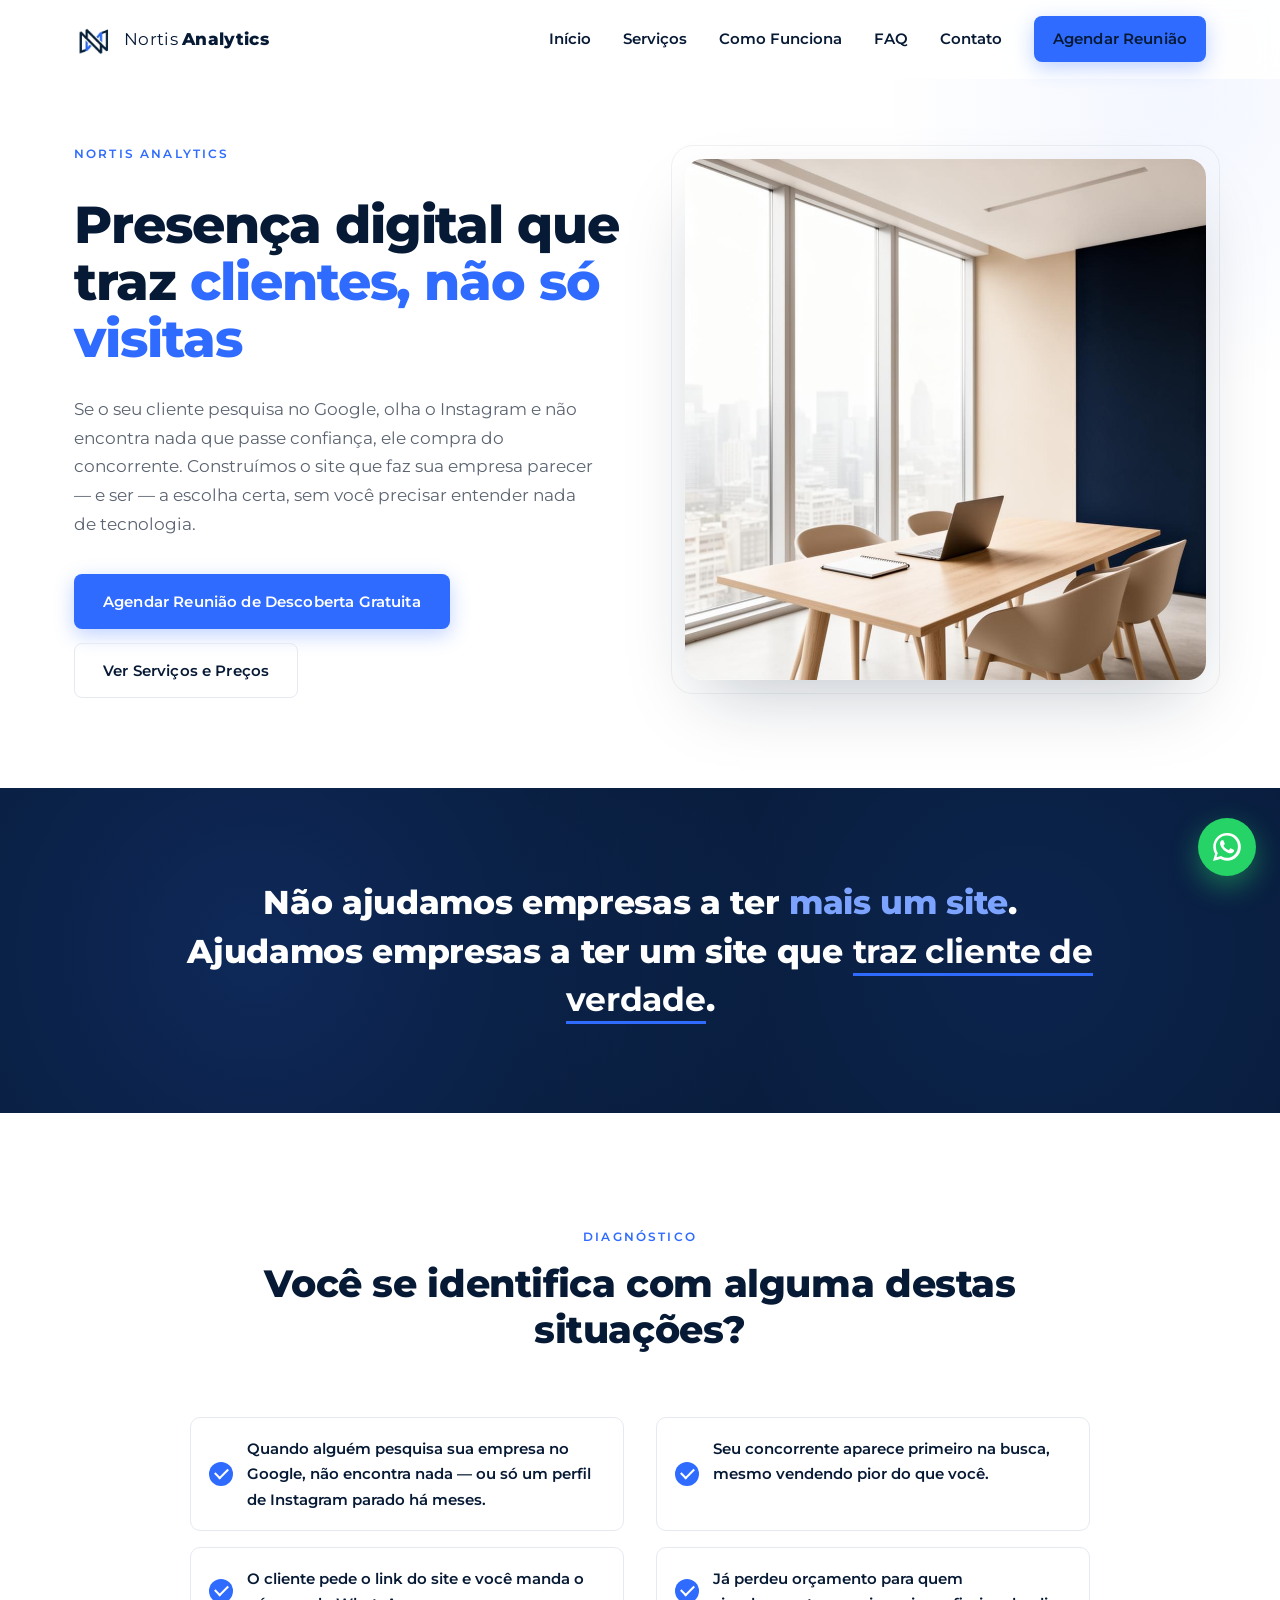
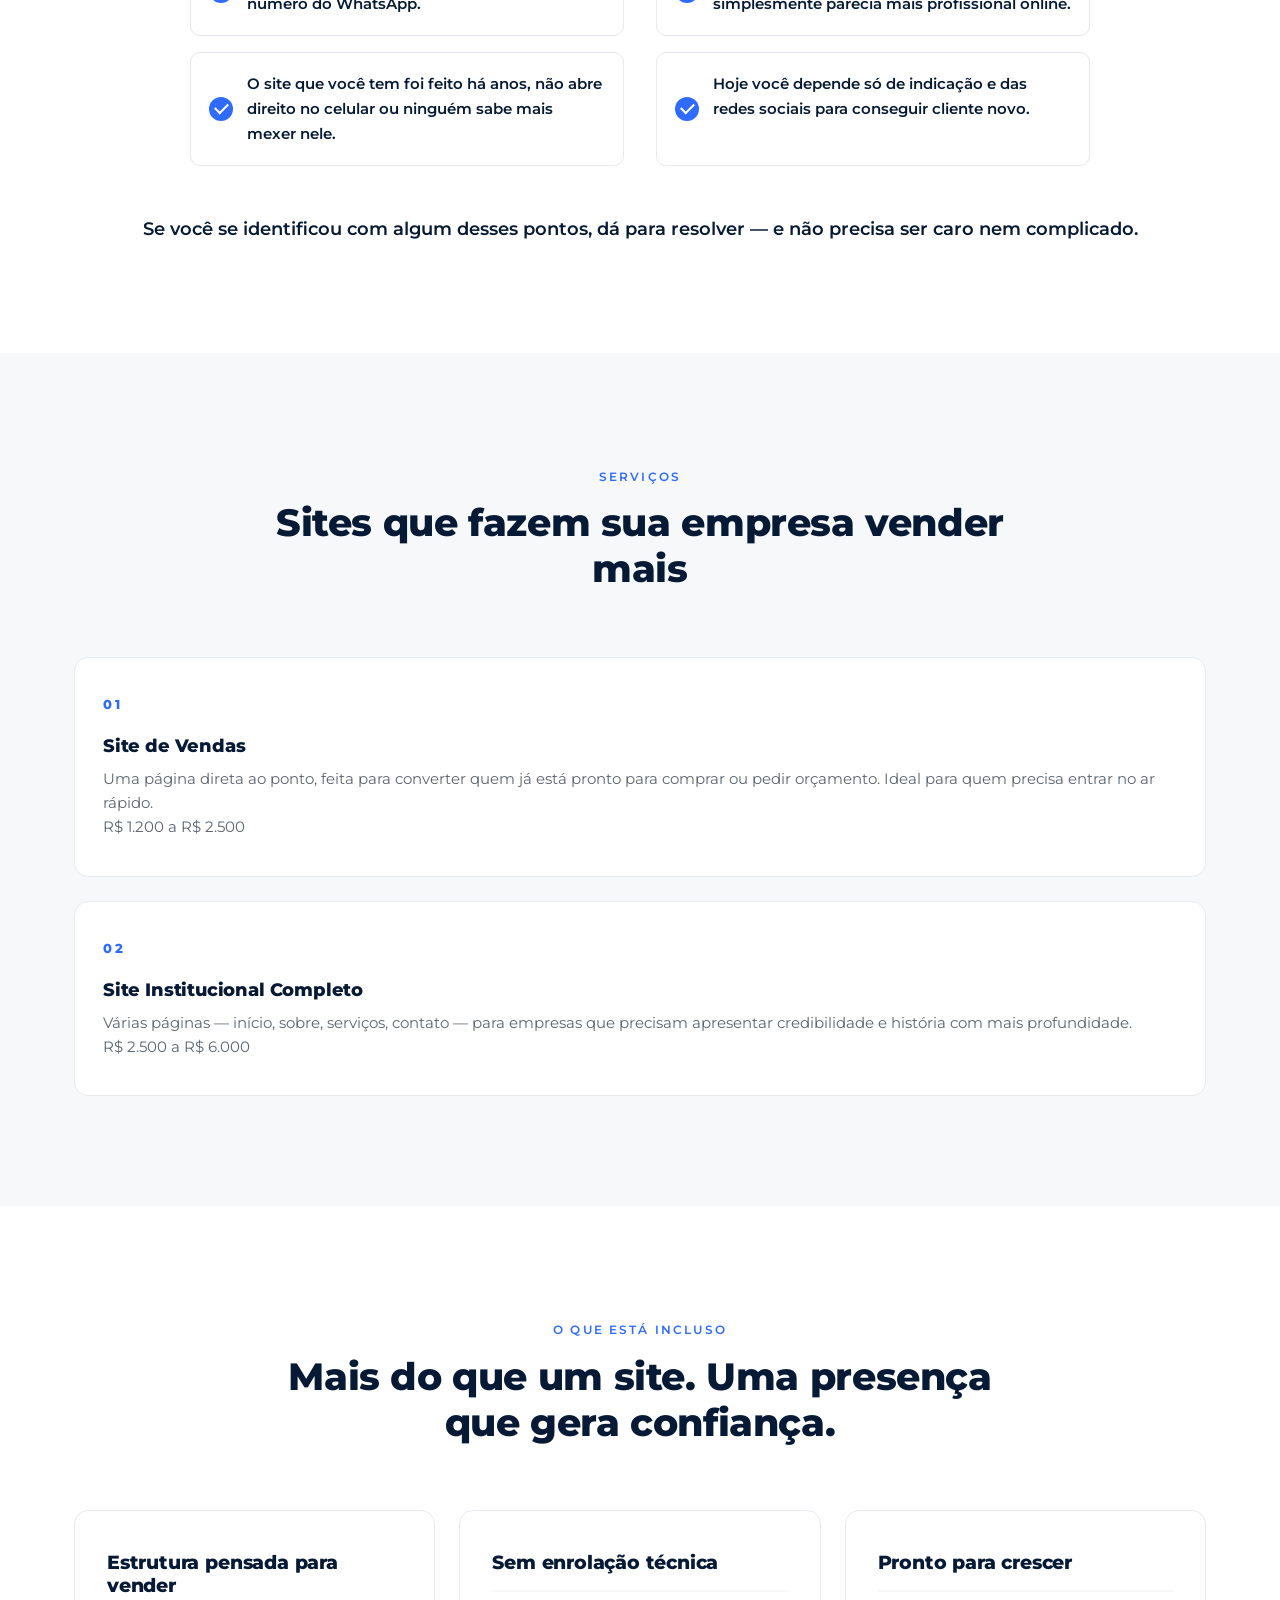
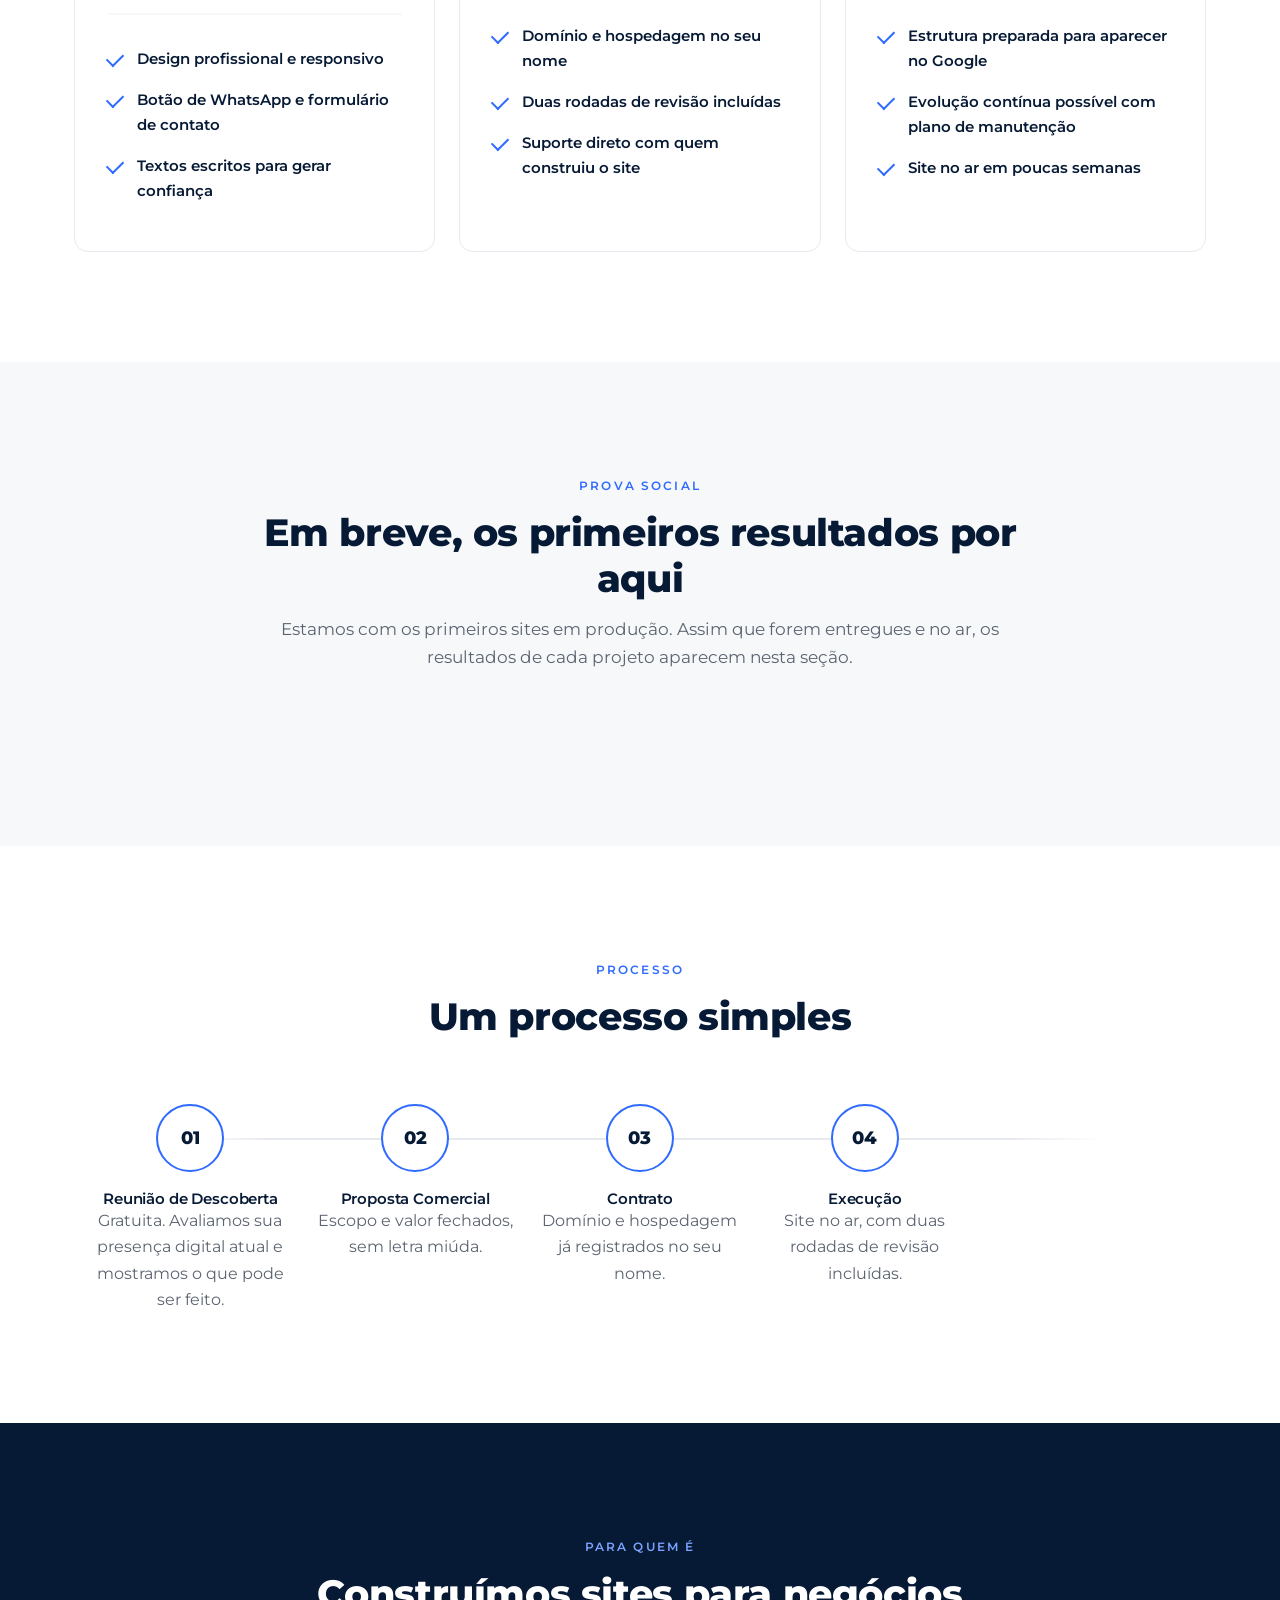
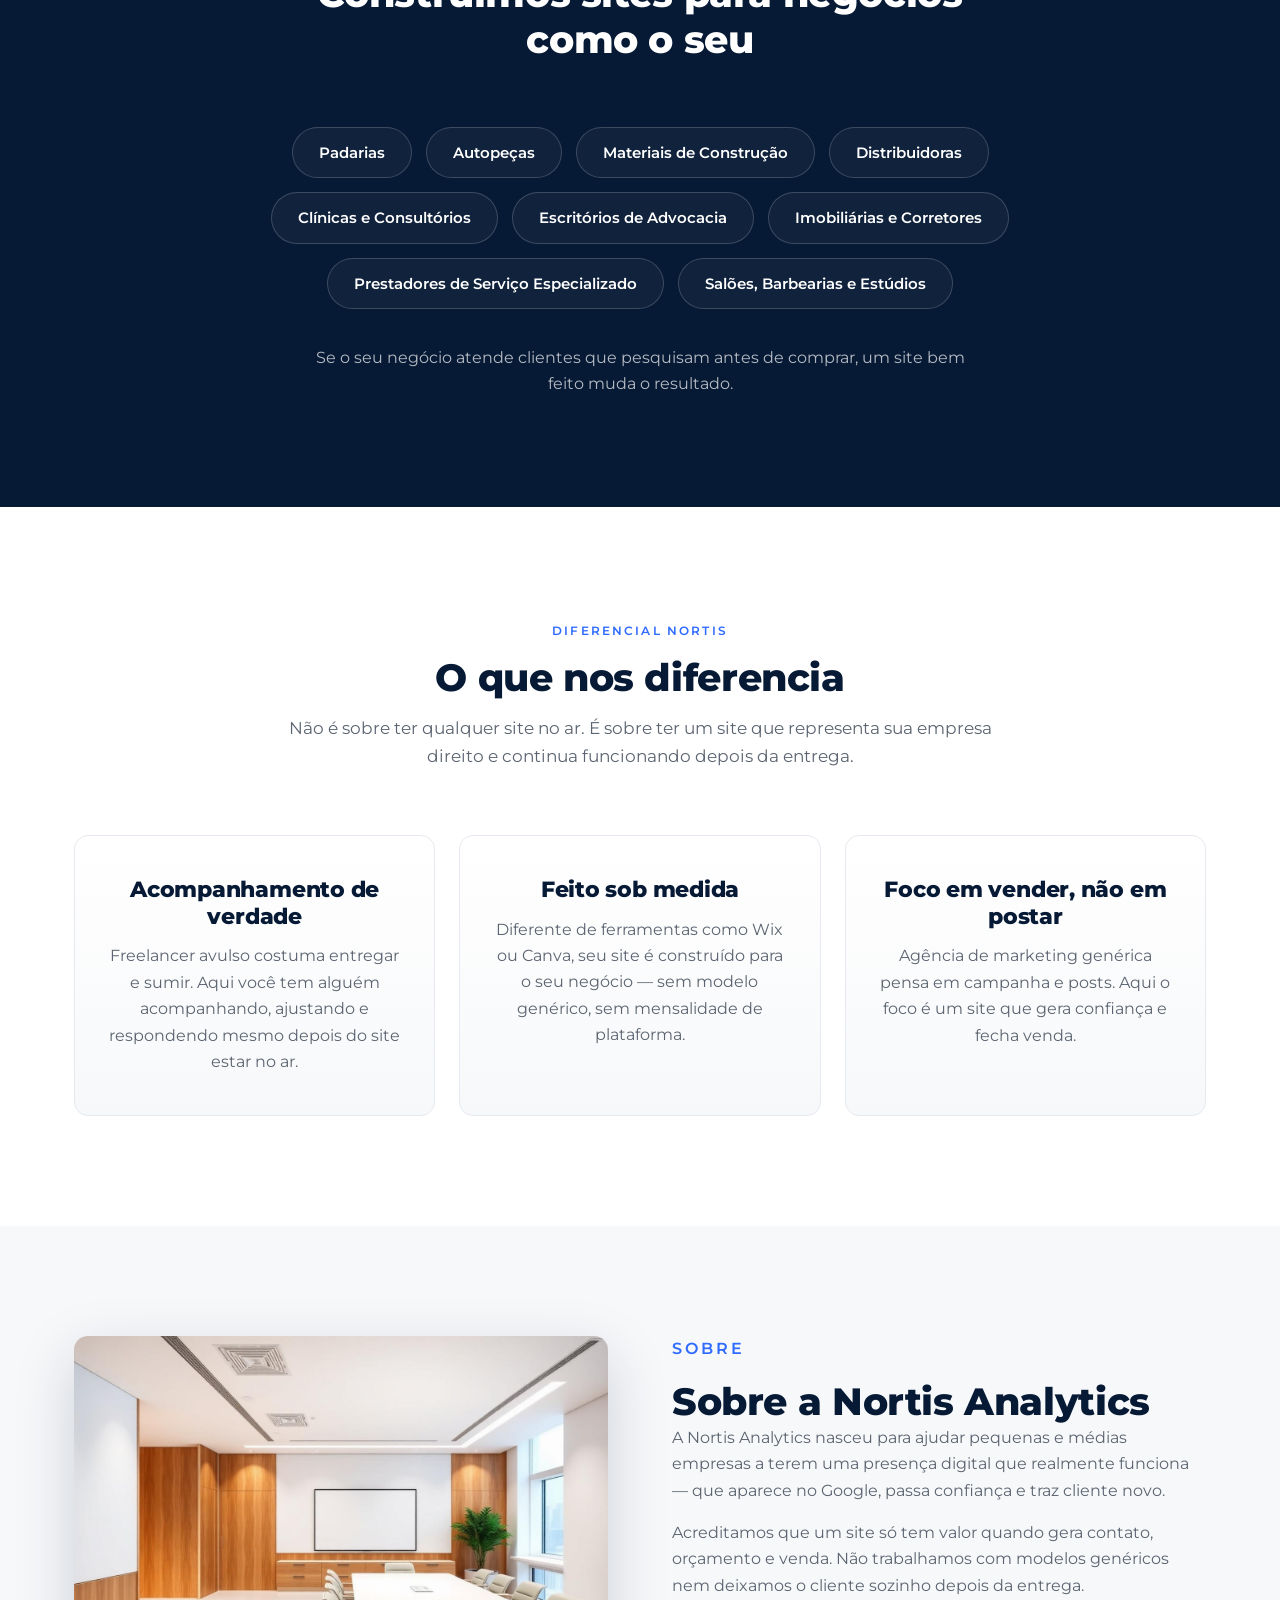
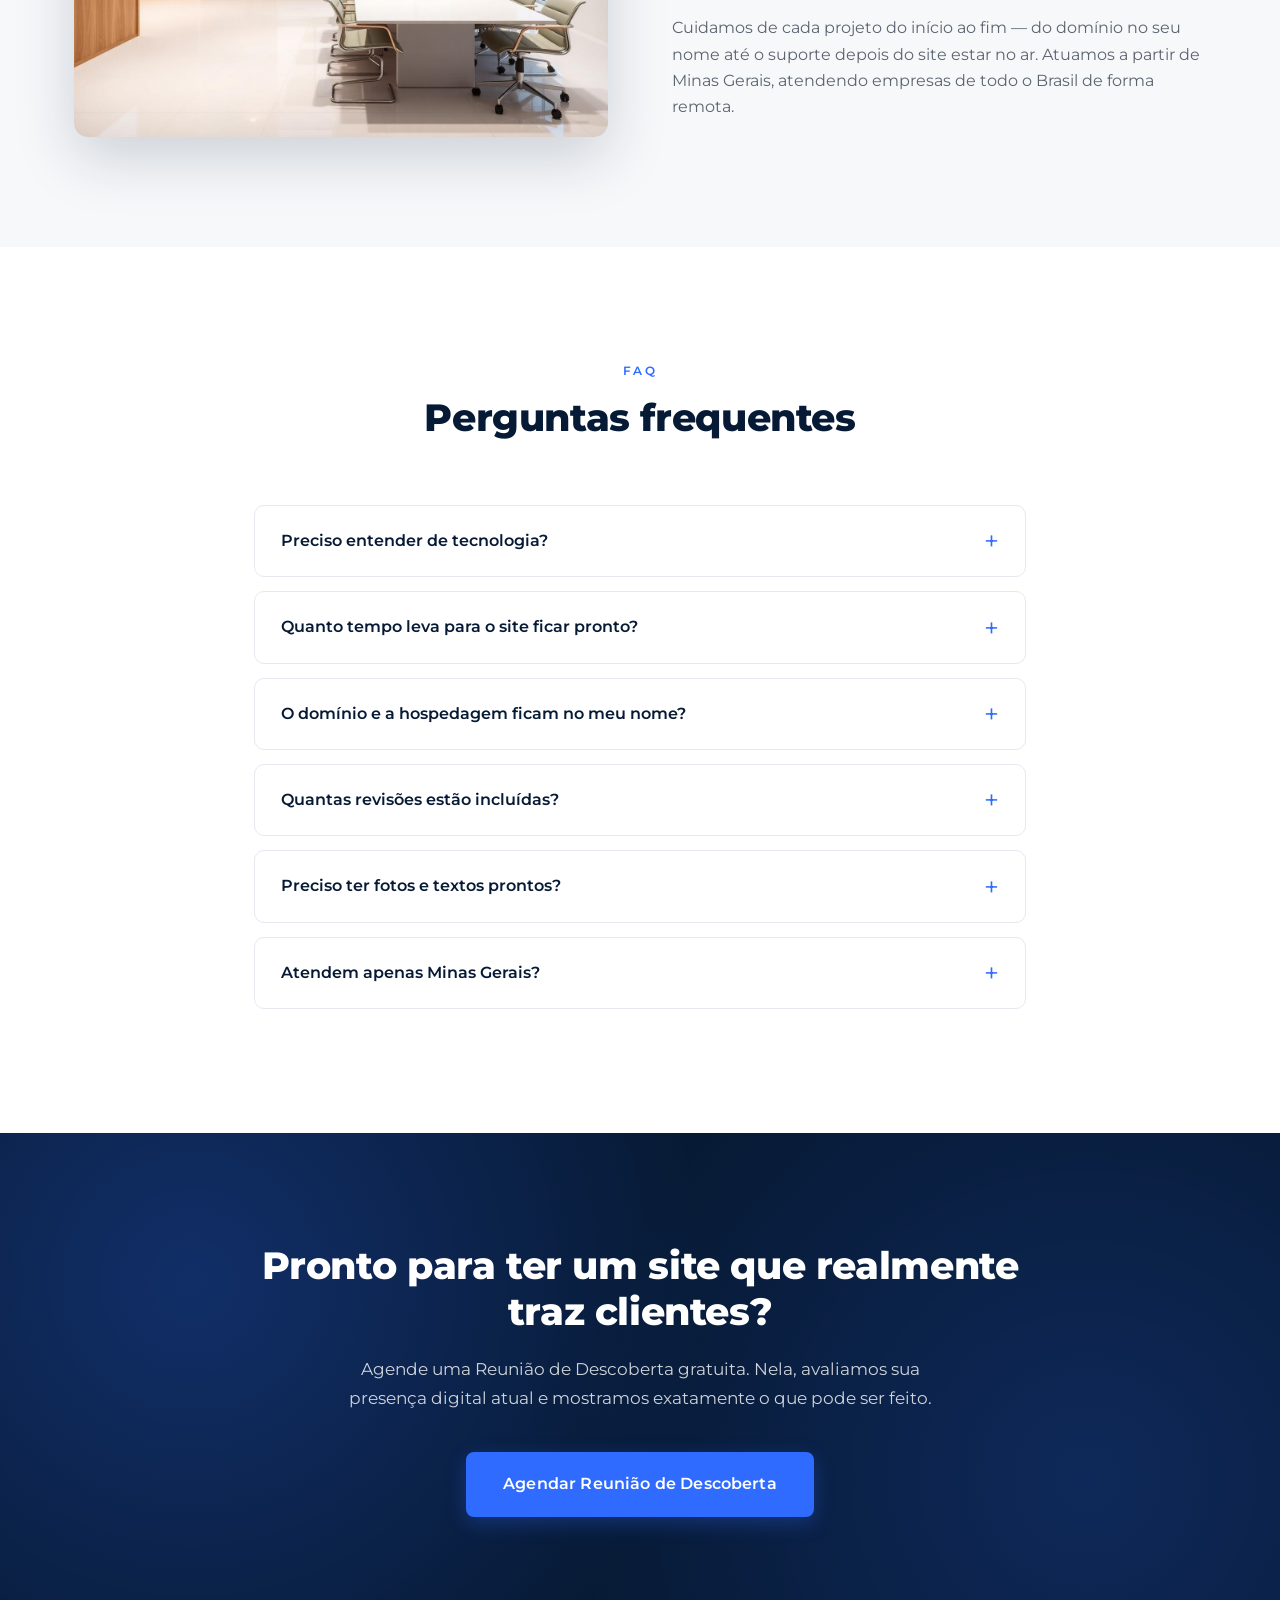
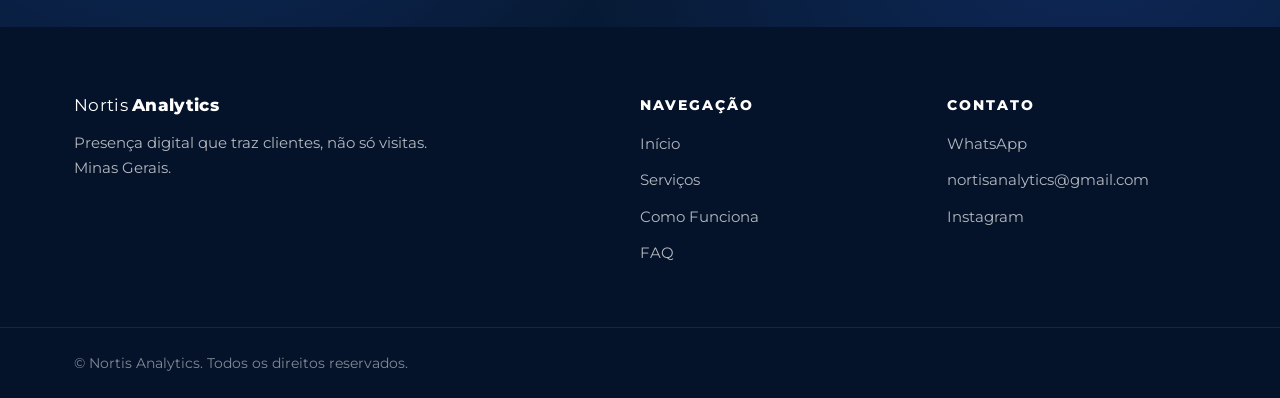
==== index.html @ 2d406d60 "Update website content and navigation labels" ====
<!DOCTYPE html>
<html lang="pt-BR">
<head>
<meta charset="UTF-8" />
<meta name="viewport" content="width=device-width, initial-scale=1.0" />
<title>Nortis Analytics — Sites para Pequenas e Médias Empresas</title>
<meta name="description" content="Criamos sites profissionais para padarias, autopeças, clínicas, escritórios de advocacia, imobiliárias e outros negócios locais que precisam de presença digital que realmente traz clientes." />
<meta name="author" content="Nortis Analytics" />
<meta property="og:title" content="Nortis Analytics — Presença digital que traz clientes, não só visitas" />
<meta property="og:description" content="Sites profissionais para pequenas e médias empresas, com acompanhamento de quem constrói do início ao fim." />
<meta property="og:type" content="website" />
<link rel="preconnect" href="https://fonts.googleapis.com">
<link rel="preconnect" href="https://fonts.gstatic.com" crossorigin>
<link href="https://fonts.googleapis.com/css2?family=Montserrat:wght@400;600;800&display=swap" rel="stylesheet">
<link rel="stylesheet" href="css/style.css" />
</head>
<body>

<header class="header" id="header">
  <div class="container header-inner">
    <a href="#top" class="logo">
      <img src="assets/images/logo-mark.png" alt="Nortis Analytics" class="logo-img" />
      <span class="logo-text">Nortis<strong>Analytics</strong></span>
    </a>
    <nav class="nav" id="nav">
      <a href="#top">Início</a>
      <a href="#solucoes">Serviços</a>
      <a href="#processo">Como Funciona</a>
      <a href="#faq">FAQ</a>
      <a href="#contato">Contato</a>
      <a href="#contato" class="btn btn-primary btn-sm">Agendar Reunião</a>
    </nav>
    <button class="menu-toggle" id="menuToggle" aria-label="Abrir menu">
      <span></span><span></span><span></span>
    </button>
  </div>
</header>

<main id="top">

  <!-- HERO -->
  <section class="hero">
    <div class="container hero-grid">
      <div class="hero-content">
        <p class="eyebrow">Nortis Analytics</p>
        <h1>Presença digital que traz <span class="accent">clientes, não só visitas</span></h1>
        <p class="hero-text">Se o seu cliente pesquisa no Google, olha o Instagram e não encontra nada que passe confiança, ele compra do concorrente. Construímos o site que faz sua empresa parecer — e ser — a escolha certa, sem você precisar entender nada de tecnologia.</p>
        <div class="hero-cta">
          <a href="#contato" class="btn btn-primary">Agendar Reunião de Descoberta Gratuita</a>
          <a href="#solucoes" class="btn btn-outline">Ver Serviços e Preços</a>
        </div>
      </div>
      <div class="hero-visual">
        <img src="assets/images/hero.jpg" alt="Escritório corporativo moderno e minimalista" />
      </div>
    </div>
  </section>

  <!-- MENSAGEM CENTRAL -->
  <section class="central-message">
    <div class="container">
      <p class="central-text">
        Não ajudamos empresas a ter <em>mais um site</em>.<br/>
        Ajudamos empresas a ter um site que <strong>traz cliente de verdade</strong>.
      </p>
    </div>
  </section>

  <!-- DORES -->
  <section class="section" id="dores">
    <div class="container">
      <header class="section-head">
        <p class="eyebrow">Diagnóstico</p>
        <h2>Você se identifica com alguma destas situações?</h2>
      </header>
      <ul class="pain-list">
        <li>Quando alguém pesquisa sua empresa no Google, não encontra nada — ou só um perfil de Instagram parado há meses.</li>
        <li>Seu concorrente aparece primeiro na busca, mesmo vendendo pior do que você.</li>
        <li>O cliente pede o link do site e você manda o número do WhatsApp.</li>
        <li>Já perdeu orçamento para quem simplesmente parecia mais profissional online.</li>
        <li>O site que você tem foi feito há anos, não abre direito no celular ou ninguém sabe mais mexer nele.</li>
        <li>Hoje você depende só de indicação e das redes sociais para conseguir cliente novo.</li>
      </ul>
      <p class="pain-footer">Se você se identificou com algum desses pontos, dá para resolver — e não precisa ser caro nem complicado.</p>
    </div>
  </section>

  <!-- SERVIÇOS -->
  <section class="section section-alt" id="solucoes">
    <div class="container">
      <header class="section-head">
        <p class="eyebrow">Serviços</p>
        <h2>Sites que fazem sua empresa vender mais</h2>
      </header>
      <div class="grid grid-2">
        <article class="card">
          <div class="card-num">01</div>
          <h3>Site de Vendas</h3>
          <p>Uma página direta ao ponto, feita para converter quem já está pronto para comprar ou pedir orçamento. Ideal para quem precisa entrar no ar rápido.</p>
          <p class="card-price">R$ 1.200 a R$ 2.500</p>
        </article>
        <article class="card">
          <div class="card-num">02</div>
          <h3>Site Institucional Completo</h3>
          <p>Várias páginas — início, sobre, serviços, contato — para empresas que precisam apresentar credibilidade e história com mais profundidade.</p>
          <p class="card-price">R$ 2.500 a R$ 6.000</p>
        </article>
      </div>
    </div>
  </section>

  <!-- O QUE VOCÊ RECEBE -->
  <section class="section" id="entregas">
    <div class="container">
      <header class="section-head">
        <p class="eyebrow">O que está incluso</p>
        <h2>Mais do que um site. Uma presença que gera confiança.</h2>
      </header>
      <div class="grid grid-3">
        <article class="deliver-card">
          <h3>Estrutura pensada para vender</h3>
          <ul class="check-list">
            <li>Design profissional e responsivo</li>
            <li>Botão de WhatsApp e formulário de contato</li>
            <li>Textos escritos para gerar confiança</li>
          </ul>
        </article>
        <article class="deliver-card">
          <h3>Sem enrolação técnica</h3>
          <ul class="check-list">
            <li>Domínio e hospedagem no seu nome</li>
            <li>Duas rodadas de revisão incluídas</li>
            <li>Suporte direto com quem construiu o site</li>
          </ul>
        </article>
        <article class="deliver-card">
          <h3>Pronto para crescer</h3>
          <ul class="check-list">
            <li>Estrutura preparada para aparecer no Google</li>
            <li>Evolução contínua possível com plano de manutenção</li>
            <li>Site no ar em poucas semanas</li>
          </ul>
        </article>
      </div>
    </div>
  </section>

  <!-- PROVA SOCIAL -->
  <section class="section section-alt" id="prova-social">
    <div class="container">
      <header class="section-head">
        <p class="eyebrow">Prova Social</p>
        <h2>Em breve, os primeiros resultados por aqui</h2>
        <p class="section-sub">Estamos com os primeiros sites em produção. Assim que forem entregues e no ar, os resultados de cada projeto aparecem nesta seção.</p>
      </header>
    </div>
  </section>

  <!-- COMO FUNCIONA -->
  <section class="section" id="processo">
    <div class="container">
      <header class="section-head">
        <p class="eyebrow">Processo</p>
        <h2>Um processo simples</h2>
      </header>
      <ol class="process process-4">
        <li><span class="step">01</span><h4>Reunião de Descoberta</h4><p>Gratuita. Avaliamos sua presença digital atual e mostramos o que pode ser feito.</p></li>
        <li><span class="step">02</span><h4>Proposta Comercial</h4><p>Escopo e valor fechados, sem letra miúda.</p></li>
        <li><span class="step">03</span><h4>Contrato</h4><p>Domínio e hospedagem já registrados no seu nome.</p></li>
        <li><span class="step">04</span><h4>Execução</h4><p>Site no ar, com duas rodadas de revisão incluídas.</p></li>
      </ol>
    </div>
  </section>

  <!-- PARA QUEM É -->
  <section class="section section-dark" id="paraquem">
    <div class="container">
      <header class="section-head section-head-light">
        <p class="eyebrow">Para quem é</p>
        <h2>Construímos sites para negócios como o seu</h2>
      </header>
      <div class="segments">
        <span>Padarias</span>
        <span>Autopeças</span>
        <span>Materiais de Construção</span>
        <span>Distribuidoras</span>
        <span>Clínicas e Consultórios</span>
        <span>Escritórios de Advocacia</span>
        <span>Imobiliárias e Corretores</span>
        <span>Prestadores de Serviço Especializado</span>
        <span>Salões, Barbearias e Estúdios</span>
      </div>
      <p class="segments-text">Se o seu negócio atende clientes que pesquisam antes de comprar, um site bem feito muda o resultado.</p>
    </div>
  </section>

  <!-- DIFERENCIAL -->
  <section class="section" id="diferencial">
    <div class="container">
      <header class="section-head">
        <p class="eyebrow">Diferencial Nortis</p>
        <h2>O que nos diferencia</h2>
        <p class="section-sub">Não é sobre ter qualquer site no ar. É sobre ter um site que representa sua empresa direito e continua funcionando depois da entrega.</p>
      </header>
      <div class="grid grid-3 diff-grid">
        <div class="diff-card"><h3>Acompanhamento de verdade</h3><p>Freelancer avulso costuma entregar e sumir. Aqui você tem alguém acompanhando, ajustando e respondendo mesmo depois do site estar no ar.</p></div>
        <div class="diff-card"><h3>Feito sob medida</h3><p>Diferente de ferramentas como Wix ou Canva, seu site é construído para o seu negócio — sem modelo genérico, sem mensalidade de plataforma.</p></div>
        <div class="diff-card"><h3>Foco em vender, não em postar</h3><p>Agência de marketing genérica pensa em campanha e posts. Aqui o foco é um site que gera confiança e fecha venda.</p></div>
      </div>
    </div>
  </section>

  <!-- SOBRE -->
  <section class="section section-alt" id="sobre">
    <div class="container about-grid">
      <div class="about-image" style="background-image:url('assets/images/about.jpg')"></div>
      <div class="about-content">
        <p class="eyebrow">Sobre</p>
        <h2>Sobre a Nortis Analytics</h2>
        <p>A Nortis Analytics nasceu para ajudar pequenas e médias empresas a terem uma presença digital que realmente funciona — que aparece no Google, passa confiança e traz cliente novo.</p>
        <p>Acreditamos que um site só tem valor quando gera contato, orçamento e venda. Não trabalhamos com modelos genéricos nem deixamos o cliente sozinho depois da entrega.</p>
        <p>Cuidamos de cada projeto do início ao fim — do domínio no seu nome até o suporte depois do site estar no ar. Atuamos a partir de Minas Gerais, atendendo empresas de todo o Brasil de forma remota.</p>
      </div>
    </div>
  </section>

  <!-- FAQ -->
  <section class="section" id="faq">
    <div class="container faq-container">
      <header class="section-head">
        <p class="eyebrow">FAQ</p>
        <h2>Perguntas frequentes</h2>
      </header>
      <div class="faq">
        <details><summary>Preciso entender de tecnologia?</summary><p>Não. Cuidamos de tudo do início ao fim. Você só precisa aprovar o conteúdo e o design.</p></details>
        <details><summary>Quanto tempo leva para o site ficar pronto?</summary><p>Depende do escopo, mas a maioria dos projetos fica pronta em poucas semanas após o início.</p></details>
        <details><summary>O domínio e a hospedagem ficam no meu nome?</summary><p>Sim. Registramos tudo em nome da sua empresa, para você ter controle total sobre o seu site.</p></details>
        <details><summary>Quantas revisões estão incluídas?</summary><p>Duas rodadas de revisão fazem parte de todos os projetos. Depois da entrega, você ainda tem 10 dias para pedir ajustes sem custo adicional.</p></details>
        <details><summary>Preciso ter fotos e textos prontos?</summary><p>Não necessariamente. Podemos ajudar a organizar o conteúdo — o ideal é ter ao menos uma ideia do que você quer comunicar.</p></details>
        <details><summary>Atendem apenas Minas Gerais?</summary><p>Atuamos a partir de Minas Gerais, mas atendemos empresas de todo o Brasil, de forma remota.</p></details>
      </div>
    </div>
  </section>

  <!-- CTA FINAL -->
  <section class="cta-final" id="contato">
    <div class="container">
      <h2>Pronto para ter um site que realmente traz clientes?</h2>
      <p>Agende uma Reunião de Descoberta gratuita. Nela, avaliamos sua presença digital atual e mostramos exatamente o que pode ser feito.</p>
      <a href="https://wa.me/5531920066820?text=Ol%C3%A1%2C%20gostaria%20de%20agendar%20uma%20Reuni%C3%A3o%20de%20Descoberta%20com%20a%20Nortis%20Analytics." target="_blank" rel="noopener" class="btn btn-primary btn-lg">Agendar Reunião de Descoberta</a>
    </div>
  </section>

</main>

<footer class="footer">
  <div class="container footer-inner">
    <div class="footer-brand">
      <a href="#top" class="logo logo-light">
        <span class="logo-text">Nortis<strong>Analytics</strong></span>
      </a>
      <p>Presença digital que traz clientes, não só visitas.<br/>Minas Gerais.</p>
    </div>
    <div class="footer-col">
      <h5>Navegação</h5>
      <ul>
        <li><a href="#top">Início</a></li>
        <li><a href="#solucoes">Serviços</a></li>
        <li><a href="#processo">Como Funciona</a></li>
        <li><a href="#faq">FAQ</a></li>
      </ul>
    </div>
    <div class="footer-col">
      <h5>Contato</h5>
      <ul>
        <li><a href="https://wa.me/5531920066820" target="_blank" rel="noopener">WhatsApp</a></li>
        <li><a href="mailto:nortisanalytics@gmail.com">nortisanalytics@gmail.com</a></li>
        <li><a href="https://www.instagram.com/nortisanalytics" target="_blank" rel="noopener">Instagram</a></li>
      </ul>
    </div>
  </div>
  <div class="footer-bottom">
    <div class="container">
      <p>© Nortis Analytics. Todos os direitos reservados.</p>
    </div>
  </div>
</footer>

<a href="https://wa.me/5531920066820?text=Ol%C3%A1%2C%20gostaria%20de%20agendar%20uma%20Reuni%C3%A3o%20de%20Descoberta%20com%20a%20Nortis%20Analytics." target="_blank" rel="noopener" class="whatsapp-float" aria-label="Conversar no WhatsApp">
  <svg viewBox="0 0 24 24" width="28" height="28" fill="currentColor"><path d="M20.52 3.48A11.78 11.78 0 0 0 12.04 0C5.5 0 .2 5.3.2 11.84c0 2.09.55 4.12 1.6 5.92L0 24l6.4-1.68a11.8 11.8 0 0 0 5.64 1.44h.01c6.54 0 11.84-5.3 11.84-11.84 0-3.17-1.24-6.14-3.37-8.44ZM12.05 21.3h-.01a9.46 9.46 0 0 1-4.82-1.32l-.35-.21-3.8 1 1.01-3.7-.22-.38a9.45 9.45 0 0 1-1.45-5.02c0-5.22 4.25-9.47 9.48-9.47 2.53 0 4.9.99 6.69 2.78a9.4 9.4 0 0 1 2.77 6.7c0 5.22-4.25 9.47-9.3 9.62Zm5.43-7.1c-.3-.15-1.76-.87-2.03-.97-.27-.1-.47-.15-.67.15-.2.3-.77.97-.94 1.17-.17.2-.35.22-.65.07-.3-.15-1.26-.46-2.4-1.48-.88-.78-1.48-1.75-1.65-2.05-.17-.3-.02-.46.13-.6.13-.13.3-.35.45-.52.15-.17.2-.3.3-.5.1-.2.05-.37-.02-.52-.07-.15-.67-1.62-.92-2.22-.24-.58-.49-.5-.67-.51l-.57-.01c-.2 0-.52.07-.8.37-.27.3-1.04 1.02-1.04 2.48 0 1.47 1.07 2.88 1.22 3.08.15.2 2.1 3.2 5.08 4.49.71.31 1.26.5 1.69.63.71.23 1.35.2 1.86.12.57-.08 1.76-.72 2-1.42.25-.7.25-1.3.17-1.42-.07-.12-.27-.2-.57-.34Z"/></svg>
</a>

<script src="js/script.js"></script>
</body>
</html>
---- css/style.css ----
/* ============================
   Nortis Analytics — Stylesheet
   ============================ */
:root{
  --c-bg:#FFFFFF;
  --c-soft:#F7F8FA;
  --c-navy:#071A35;
  --c-blue:#2F6BFF;
  --c-text:#5B6470;
  --c-heading:#071A35;
  --c-border:#E6E9EF;
  --max:1180px;
  --radius:14px;
  --shadow-sm:0 1px 2px rgba(7,26,53,.04), 0 2px 8px rgba(7,26,53,.04);
  --shadow-md:0 8px 30px rgba(7,26,53,.08);
  --shadow-lg:0 20px 60px rgba(7,26,53,.18);
  --transition:.3s ease;
}

*{box-sizing:border-box;margin:0;padding:0}
html{scroll-behavior:smooth}
body{
  font-family:'Montserrat',system-ui,-apple-system,sans-serif;
  font-weight:400;
  color:var(--c-text);
  background:var(--c-bg);
  line-height:1.65;
  -webkit-font-smoothing:antialiased;
  overflow-x:hidden;
}
img{max-width:100%;display:block}
a{color:inherit;text-decoration:none}
ul,ol{list-style:none}

.container{max-width:var(--max);margin:0 auto;padding:0 24px}

h1,h2,h3,h4,h5{color:var(--c-heading);font-weight:800;line-height:1.2;letter-spacing:-.01em}
h1{font-size:clamp(2rem,4.6vw,3.5rem)}
h2{font-size:clamp(1.6rem,3vw,2.4rem)}
h3{font-size:1.15rem;font-weight:600}
h4{font-size:1rem;font-weight:600}
.eyebrow{
  display:inline-block;
  text-transform:uppercase;
  font-size:.75rem;
  font-weight:600;
  letter-spacing:.18em;
  color:var(--c-blue);
  margin-bottom:14px;
}

/* Buttons */
.btn{
  display:inline-flex;
  align-items:center;
  justify-content:center;
  padding:14px 28px;
  border-radius:8px;
  font-weight:600;
  font-size:.95rem;
  font-family:inherit;
  cursor:pointer;
  transition:var(--transition);
  border:1px solid transparent;
  text-align:center;
  letter-spacing:.01em;
}
.btn-sm{padding:10px 18px;font-size:.85rem}
.btn-lg{padding:18px 36px;font-size:1rem}
.btn-primary{background:var(--c-blue);color:#fff;box-shadow:0 6px 20px rgba(47,107,255,.3)}
.btn-primary:hover{background:#1f56e0;transform:translateY(-2px);box-shadow:0 10px 28px rgba(47,107,255,.4)}
.btn-ghost{background:transparent;color:#fff;border-color:rgba(255,255,255,.4)}
.btn-ghost:hover{background:rgba(255,255,255,.1);border-color:#fff}

/* Header */
.header{
  position:fixed;top:0;left:0;right:0;z-index:50;
  background:rgba(255,255,255,.85);
  backdrop-filter:saturate(180%) blur(12px);
  -webkit-backdrop-filter:saturate(180%) blur(12px);
  border-bottom:1px solid transparent;
  transition:var(--transition);
}
.header.scrolled{
  background:rgba(255,255,255,.96);
  border-bottom-color:var(--c-border);
  box-shadow:var(--shadow-sm);
}
.header-inner{display:flex;align-items:center;justify-content:space-between;height:78px}
.logo{display:flex;align-items:center;gap:12px;color:var(--c-navy)}
.logo-img{width:38px;height:38px;object-fit:contain;display:block}
.logo-text{font-weight:400;font-size:1.05rem;letter-spacing:.02em;line-height:1}
.logo-text strong{font-weight:800;margin-left:4px}
.logo-light{color:#fff}
.logo-light .logo-img{filter:brightness(0) invert(1)}

.nav{display:flex;align-items:center;gap:32px}
.nav > a{
  font-size:.92rem;font-weight:600;color:var(--c-navy);position:relative;
  transition:color var(--transition);
}
.nav > a:not(.btn):hover{color:var(--c-blue)}
.nav > a:not(.btn)::after{
  content:"";position:absolute;left:0;bottom:-6px;height:2px;width:0;
  background:var(--c-blue);transition:width var(--transition);
}
.nav > a:not(.btn):hover::after{width:100%}

.menu-toggle{display:none;background:none;border:0;cursor:pointer;width:36px;height:36px;flex-direction:column;justify-content:center;gap:5px;padding:6px}
.menu-toggle span{display:block;height:2px;background:var(--c-navy);border-radius:2px;transition:var(--transition)}
.menu-toggle.open span:nth-child(1){transform:translateY(7px) rotate(45deg)}
.menu-toggle.open span:nth-child(2){opacity:0}
.menu-toggle.open span:nth-child(3){transform:translateY(-7px) rotate(-45deg)}

/* Hero — split layout, clean light background */
.hero{
  background:#fff;
  padding:140px 0 90px;
  position:relative;
  overflow:hidden;
}
.hero::before{
  content:"";position:absolute;top:-200px;right:-200px;width:600px;height:600px;
  background:radial-gradient(circle,rgba(47,107,255,.06) 0%,transparent 70%);
  pointer-events:none;
}
.hero-grid{
  display:grid;grid-template-columns:1.05fr 1fr;gap:64px;align-items:center;
  position:relative;
}
.hero-content{max-width:600px}
.hero h1{
  text-transform:none;
  margin:18px 0 28px;
  font-size:clamp(2rem,4.2vw,3.25rem);
  line-height:1.1;
  letter-spacing:-.02em;
}
.hero h1 .accent{color:var(--c-blue)}
.hero-text{
  font-size:1.05rem;color:var(--c-text);
  margin-bottom:36px;line-height:1.7;max-width:520px;
}
.hero-cta{display:flex;gap:14px;flex-wrap:wrap}
.btn-outline{
  background:transparent;color:var(--c-navy);
  border:1.5px solid var(--c-border);
}
.btn-outline:hover{border-color:var(--c-navy);background:var(--c-soft)}
.hero-visual{position:relative}
.hero-visual img{
  width:100%;height:auto;border-radius:18px;
  box-shadow:0 30px 70px -20px rgba(7,26,53,.25);
  display:block;
}
.hero-visual::after{
  content:"";position:absolute;inset:-14px;border-radius:22px;
  border:1px solid rgba(7,26,53,.06);pointer-events:none;
}

/* Central message */
.central-message{
  background:var(--c-navy);color:#fff;padding:90px 0;text-align:center;
  background-image:radial-gradient(circle at 20% 50%,rgba(47,107,255,.18),transparent 50%),radial-gradient(circle at 80% 50%,rgba(47,107,255,.12),transparent 50%);
}
.central-text{
  font-size:clamp(1.4rem,2.6vw,2.1rem);
  font-weight:800;color:#fff;line-height:1.45;
  max-width:1000px;margin:0 auto;letter-spacing:-.01em;
}
.central-text em{font-style:normal;color:#7CA3FF;font-weight:800}
.central-text strong{color:#fff;border-bottom:3px solid var(--c-blue);padding-bottom:2px}

/* Sections */
.section{padding:110px 0}
.section-alt{background:var(--c-soft)}
.section-dark{background:var(--c-navy);color:rgba(255,255,255,.85)}
.section-head{max-width:760px;margin:0 auto 64px;text-align:center}
.section-head-light h2,.section-head-light .eyebrow{color:#fff}
.section-head-light .eyebrow{color:#7CA3FF}
.section-sub{font-size:1.05rem;margin-top:14px}

/* Pain list */
.pain-list{
  display:grid;grid-template-columns:repeat(2,1fr);gap:16px 32px;
  max-width:900px;margin:0 auto;
}
.pain-list li{
  position:relative;padding:18px 18px 18px 56px;
  background:#fff;border:1px solid var(--c-border);border-radius:10px;
  font-size:.96rem;color:var(--c-heading);font-weight:600;
  transition:var(--transition);
}
.pain-list li::before{
  content:"";position:absolute;left:18px;top:50%;transform:translateY(-50%);
  width:24px;height:24px;border-radius:50%;
  background:var(--c-blue);
}
.pain-list li::after{
  content:"";position:absolute;left:24px;top:50%;
  width:11px;height:6px;border-left:2px solid #fff;border-bottom:2px solid #fff;
  transform:translateY(-75%) rotate(-45deg);
}
.pain-list li:hover{border-color:var(--c-blue);transform:translateY(-2px);box-shadow:var(--shadow-md)}
.pain-footer{
  text-align:center;margin-top:48px;font-size:1.1rem;
  color:var(--c-heading);font-weight:600;
}

/* Grids */
.grid{display:grid;gap:24px}
.grid-3{grid-template-columns:repeat(3,1fr)}
.grid-4{grid-template-columns:repeat(4,1fr)}

/* Solution cards */
.card{
  background:#fff;padding:36px 28px;border-radius:var(--radius);
  border:1px solid var(--c-border);transition:var(--transition);
  position:relative;overflow:hidden;
}
.card::before{
  content:"";position:absolute;top:0;left:0;height:3px;width:0;background:var(--c-blue);
  transition:width var(--transition);
}
.card:hover{transform:translateY(-6px);box-shadow:var(--shadow-md);border-color:transparent}
.card:hover::before{width:100%}
.card-num{
  font-size:.8rem;font-weight:800;color:var(--c-blue);
  letter-spacing:.2em;margin-bottom:20px;
}
.card h3{margin-bottom:10px;font-weight:800;font-size:1.15rem}
.card p{font-size:.92rem;color:var(--c-text)}

/* Deliver cards */
.deliver-card{
  background:#fff;padding:40px 32px;border-radius:var(--radius);
  border:1px solid var(--c-border);transition:var(--transition);
}
.deliver-card:hover{box-shadow:var(--shadow-md);transform:translateY(-4px)}
.deliver-card h3{
  font-weight:800;font-size:1.2rem;margin-bottom:24px;
  padding-bottom:16px;border-bottom:2px solid var(--c-soft);
}
.check-list li{
  position:relative;padding:8px 0 8px 30px;font-size:.94rem;color:var(--c-heading);font-weight:600;
}
.check-list li::before{
  content:"";position:absolute;left:0;top:14px;
  width:14px;height:8px;border-left:2px solid var(--c-blue);border-bottom:2px solid var(--c-blue);
  transform:rotate(-45deg);
}

/* Case cards */
.case-card{
  background:#fff;padding:36px 30px;border-radius:var(--radius);
  border:1px solid var(--c-border);transition:var(--transition);
  border-top:4px solid var(--c-blue);
}
.case-card:hover{box-shadow:var(--shadow-md);transform:translateY(-4px)}
.case-card h3{font-weight:800;font-size:1.05rem;margin-bottom:14px;line-height:1.4}
.case-card p{font-size:.92rem}

/* Process */
.process{
  display:grid;grid-template-columns:repeat(5,1fr);gap:24px;max-width:1100px;margin:0 auto;
  position:relative;
}
.process::before{
  content:"";position:absolute;top:34px;left:8%;right:8%;height:2px;
  background:linear-gradient(90deg,transparent,var(--c-border) 10%,var(--c-border) 90%,transparent);
  z-index:0;
}
.process li{
  text-align:center;position:relative;z-index:1;
}
.process .step{
  display:inline-flex;align-items:center;justify-content:center;
  width:68px;height:68px;border-radius:50%;
  background:#fff;border:2px solid var(--c-blue);
  color:var(--c-navy);font-weight:800;font-size:1.1rem;margin-bottom:18px;
  transition:var(--transition);
}
.process li:hover .step{background:var(--c-blue);color:#fff;transform:scale(1.05)}
.process h4{font-size:.95rem;color:var(--c-heading)}

/* Para quem */
.segments{
  display:flex;flex-wrap:wrap;justify-content:center;gap:14px;
  max-width:900px;margin:0 auto 36px;
}
.segments span{
  padding:12px 26px;border:1px solid rgba(255,255,255,.18);border-radius:50px;
  font-weight:600;color:#fff;font-size:.95rem;
  background:rgba(255,255,255,.04);transition:var(--transition);
}
.segments span:hover{background:var(--c-blue);border-color:var(--c-blue);transform:translateY(-2px)}
.segments-text{text-align:center;max-width:680px;margin:0 auto;color:rgba(255,255,255,.7)}

/* Differential */
.diff-card{
  padding:40px 32px;border-radius:var(--radius);
  background:linear-gradient(180deg,#fff 0%,var(--c-soft) 100%);
  border:1px solid var(--c-border);text-align:center;transition:var(--transition);
}
.diff-card:hover{transform:translateY(-6px);box-shadow:var(--shadow-md)}
.diff-card h3{font-size:1.4rem;font-weight:800;margin-bottom:14px;color:var(--c-navy)}

/* About */
.about-grid{display:grid;grid-template-columns:1fr 1fr;gap:64px;align-items:center}
.about-image{
  width:100%;aspect-ratio:4/3;border-radius:var(--radius);
  background-size:cover;background-position:center;
  box-shadow:var(--shadow-lg);
}
.about-content p{margin-bottom:16px;font-size:1rem}

/* FAQ */
.faq-container{max-width:820px}
.faq details{
  background:#fff;border:1px solid var(--c-border);border-radius:10px;
  margin-bottom:14px;overflow:hidden;transition:var(--transition);
}
.faq details[open]{border-color:var(--c-blue);box-shadow:var(--shadow-sm)}
.faq summary{
  list-style:none;cursor:pointer;padding:22px 26px;font-weight:600;
  color:var(--c-heading);font-size:1rem;
  display:flex;justify-content:space-between;align-items:center;gap:16px;
}
.faq summary::-webkit-details-marker{display:none}
.faq summary::after{
  content:"+";font-size:1.6rem;color:var(--c-blue);font-weight:400;
  transition:transform var(--transition);line-height:1;
}
.faq details[open] summary::after{content:"−"}
.faq details p{padding:0 26px 24px;font-size:.95rem;color:var(--c-text)}

/* CTA Final */
.cta-final{
  background:var(--c-navy);color:#fff;padding:110px 0;text-align:center;
  background-image:
    radial-gradient(circle at 15% 30%,rgba(47,107,255,.25),transparent 45%),
    radial-gradient(circle at 85% 70%,rgba(47,107,255,.18),transparent 45%);
}
.cta-final h2{color:#fff;max-width:780px;margin:0 auto 20px}
.cta-final p{max-width:640px;margin:0 auto 40px;color:rgba(255,255,255,.8);font-size:1.08rem}

/* Footer */
.footer{background:#04122A;color:rgba(255,255,255,.7);padding:70px 0 0}
.footer-inner{
  display:grid;grid-template-columns:2fr 1fr 1fr;gap:48px;padding-bottom:50px;
}
.footer-brand p{margin-top:18px;font-size:.92rem;line-height:1.7}
.footer-col h5{color:#fff;font-weight:800;font-size:.85rem;letter-spacing:.15em;text-transform:uppercase;margin-bottom:18px}
.footer-col li{margin-bottom:10px}
.footer-col a{font-size:.92rem;transition:color var(--transition)}
.footer-col a:hover{color:var(--c-blue)}
.footer-bottom{border-top:1px solid rgba(255,255,255,.08);padding:24px 0;margin-top:0}
.footer-bottom p{font-size:.85rem;color:rgba(255,255,255,.5)}

/* Whatsapp float */
.whatsapp-float{
  position:fixed;bottom:24px;right:24px;width:58px;height:58px;border-radius:50%;
  background:#25D366;color:#fff;display:flex;align-items:center;justify-content:center;
  box-shadow:0 10px 28px rgba(37,211,102,.45);z-index:40;
  transition:var(--transition);
}
.whatsapp-float:hover{transform:scale(1.08)}

/* Reveal */
.reveal{opacity:0;transform:translateY(24px);transition:opacity .8s ease,transform .8s ease}
.reveal.visible{opacity:1;transform:none}

/* Responsive */
@media (max-width:900px){
  .grid-3,.grid-4{grid-template-columns:repeat(2,1fr)}
  .pain-list{grid-template-columns:1fr}
  .process{grid-template-columns:repeat(2,1fr)}
  .process::before{display:none}
  .about-grid{grid-template-columns:1fr;gap:36px}
  .footer-inner{grid-template-columns:1fr 1fr}
  .hero-grid{grid-template-columns:1fr;gap:48px}
  .hero-content{max-width:none}
}
@media (max-width:720px){
  .menu-toggle{display:flex}
  .nav{
    position:fixed;top:78px;left:0;right:0;
    background:#fff;flex-direction:column;align-items:stretch;gap:0;
    padding:16px 24px 24px;border-bottom:1px solid var(--c-border);
    transform:translateY(-120%);transition:transform .35s ease;
    box-shadow:var(--shadow-md);
  }
  .nav.open{transform:translateY(0)}
  .nav > a{padding:14px 0;border-bottom:1px solid var(--c-border)}
  .nav > a.btn{margin-top:12px;border-bottom:0}
  .section{padding:80px 0}
  .central-message{padding:70px 0}
  .grid-3,.grid-4{grid-template-columns:1fr}
  .footer-inner{grid-template-columns:1fr;gap:32px}
  .hero{min-height:auto;padding:130px 0 80px}
  .hero-cta .btn{width:100%}
}
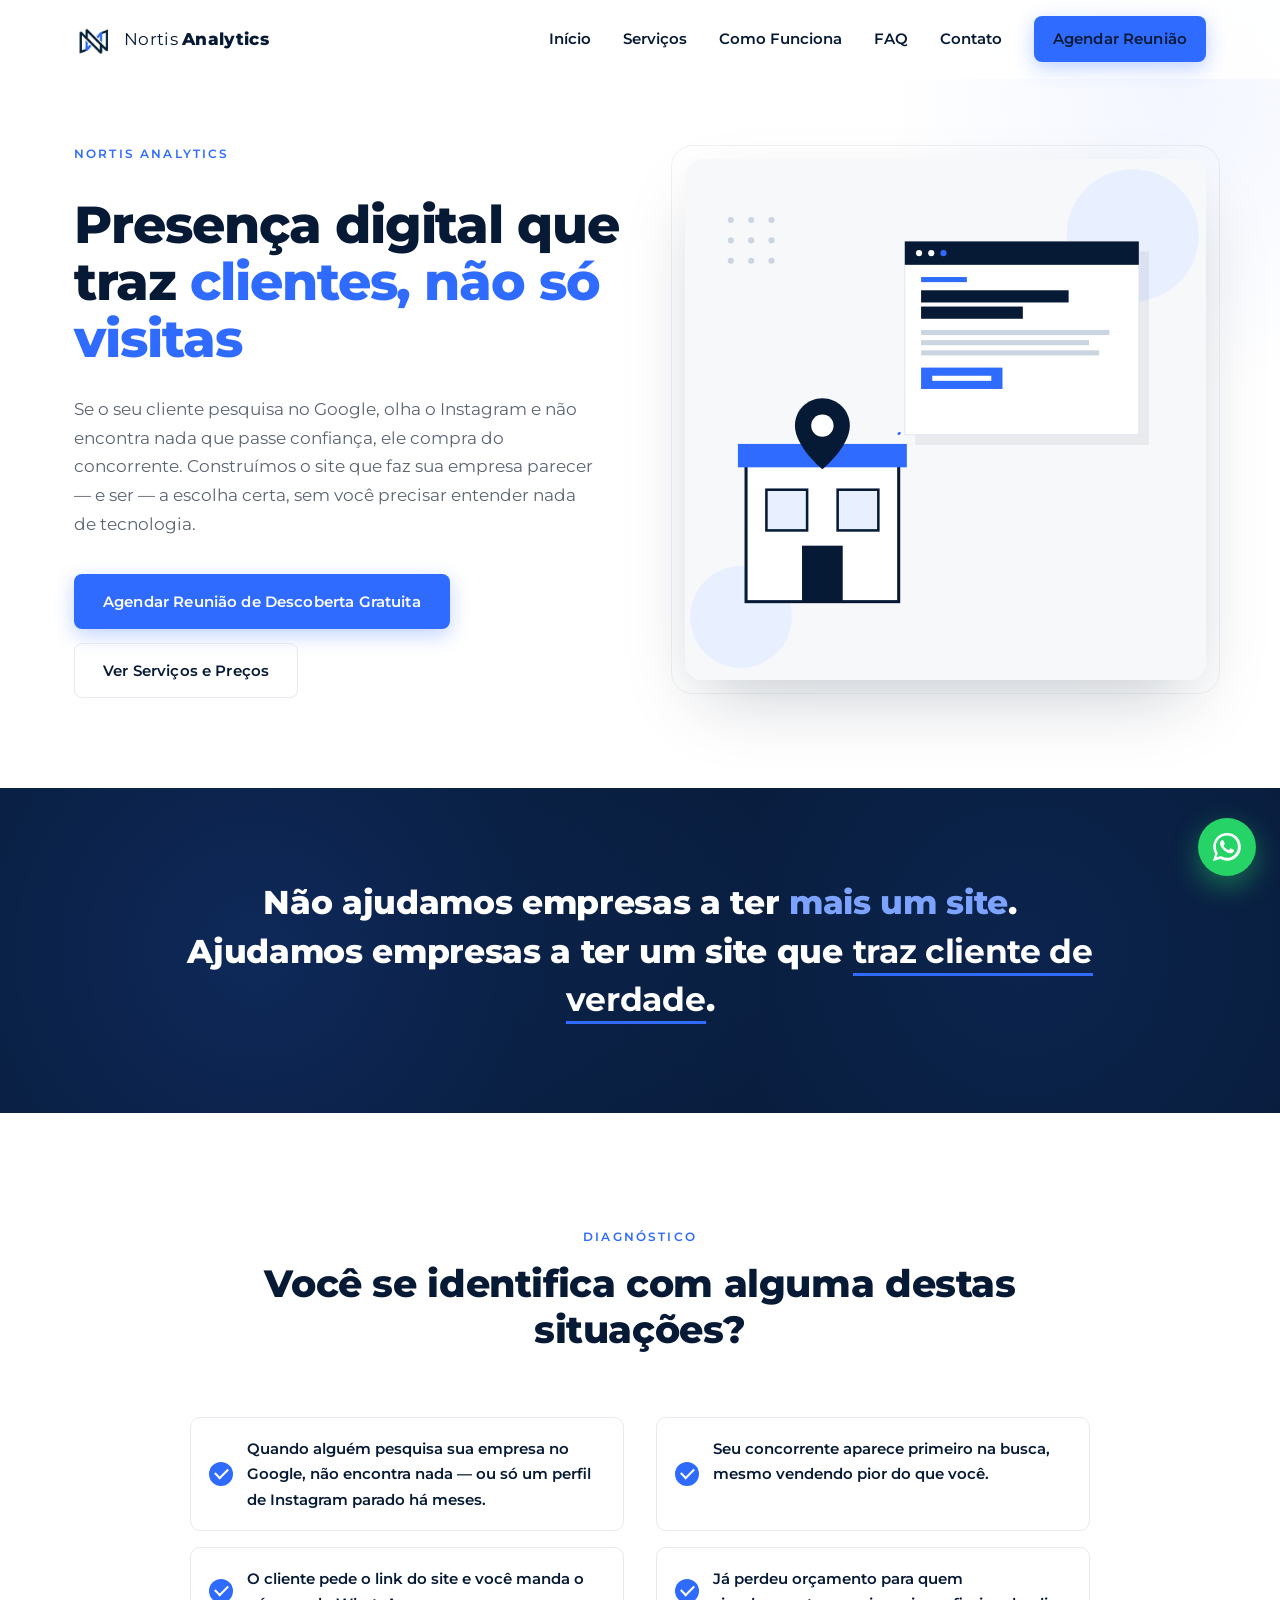
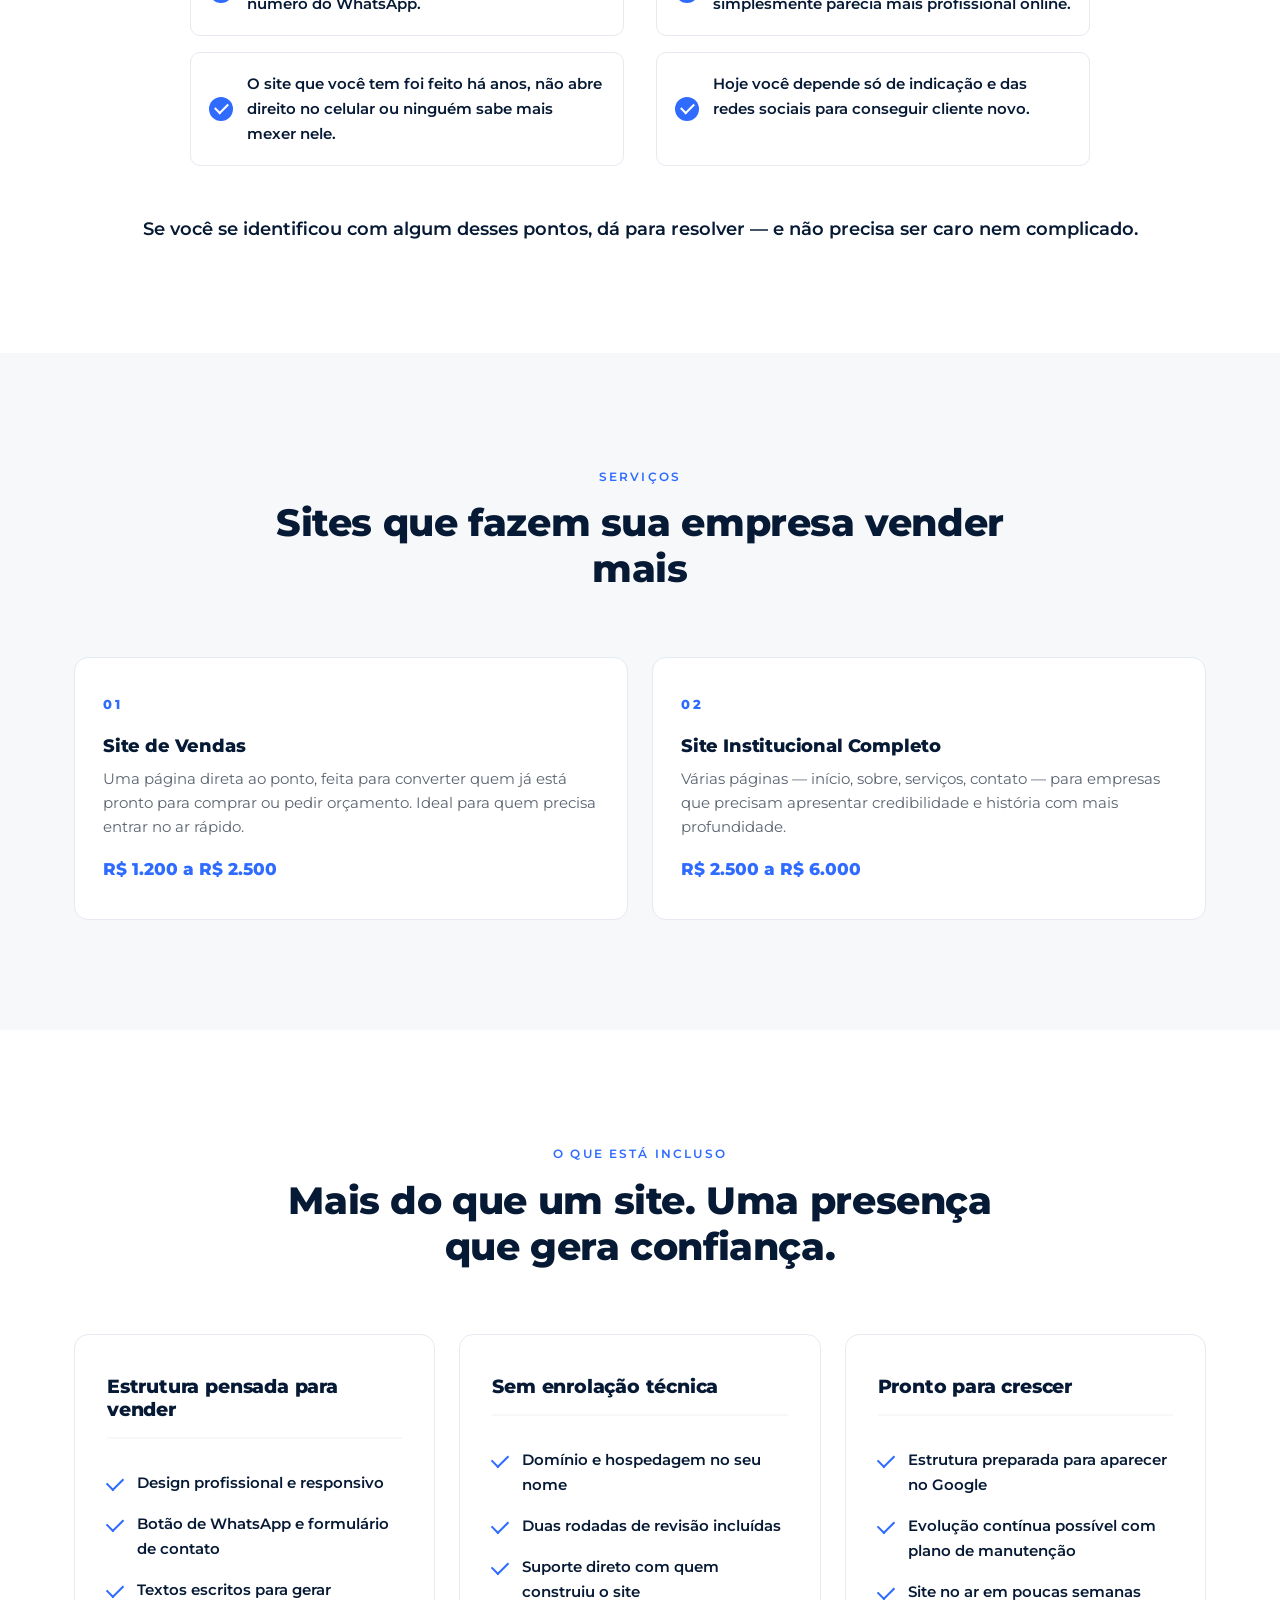
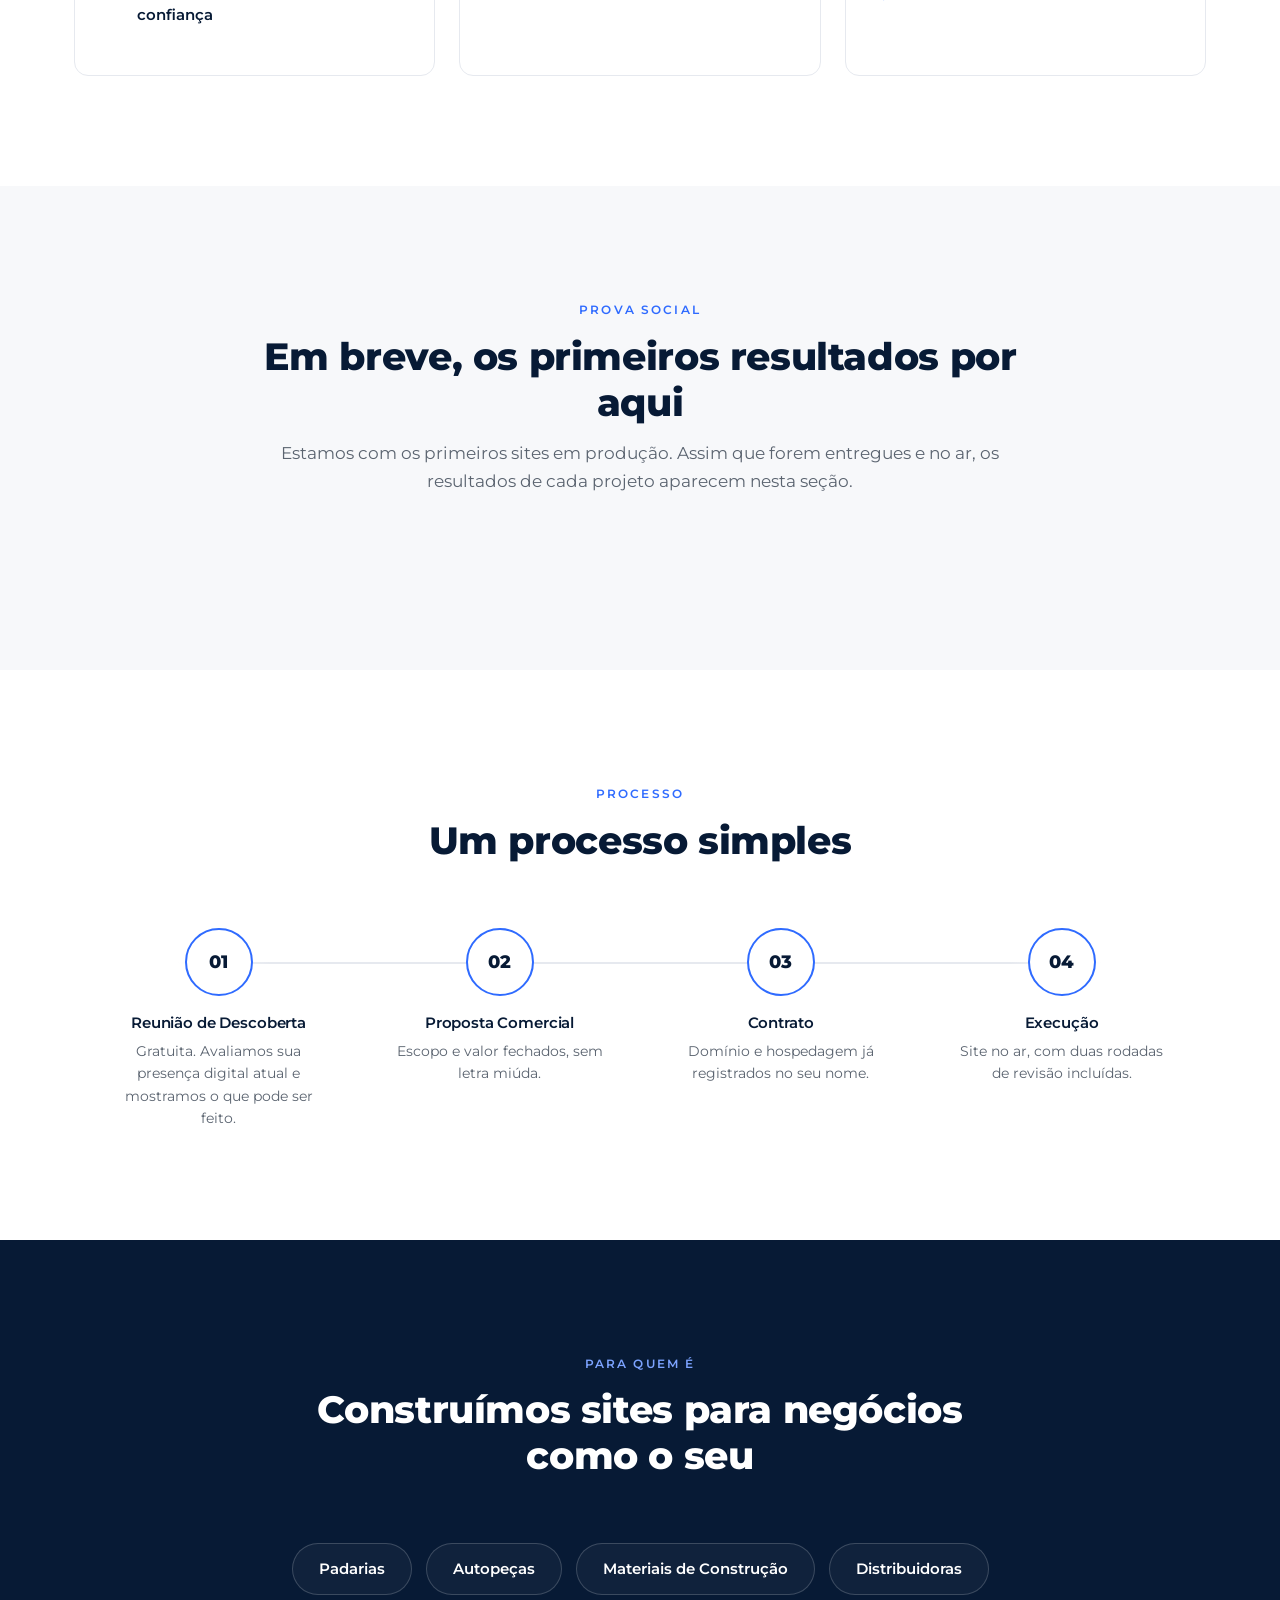
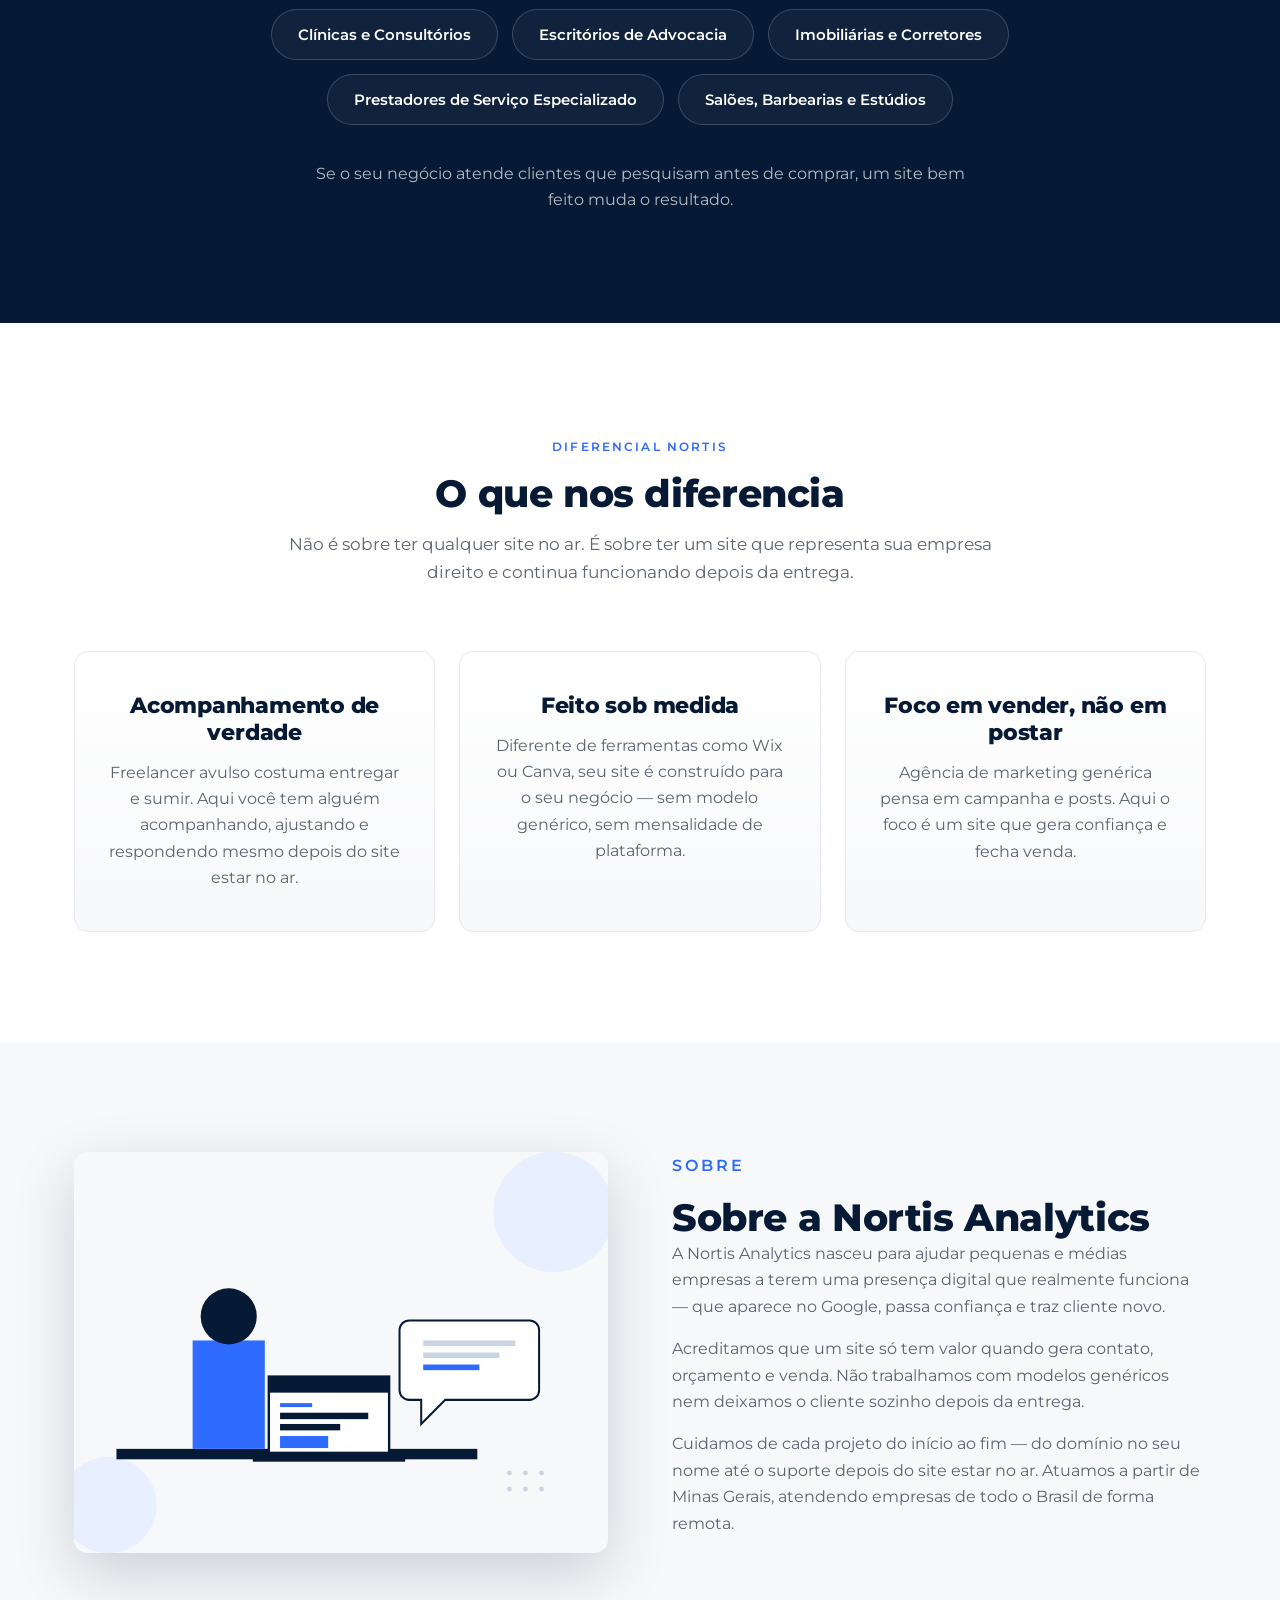
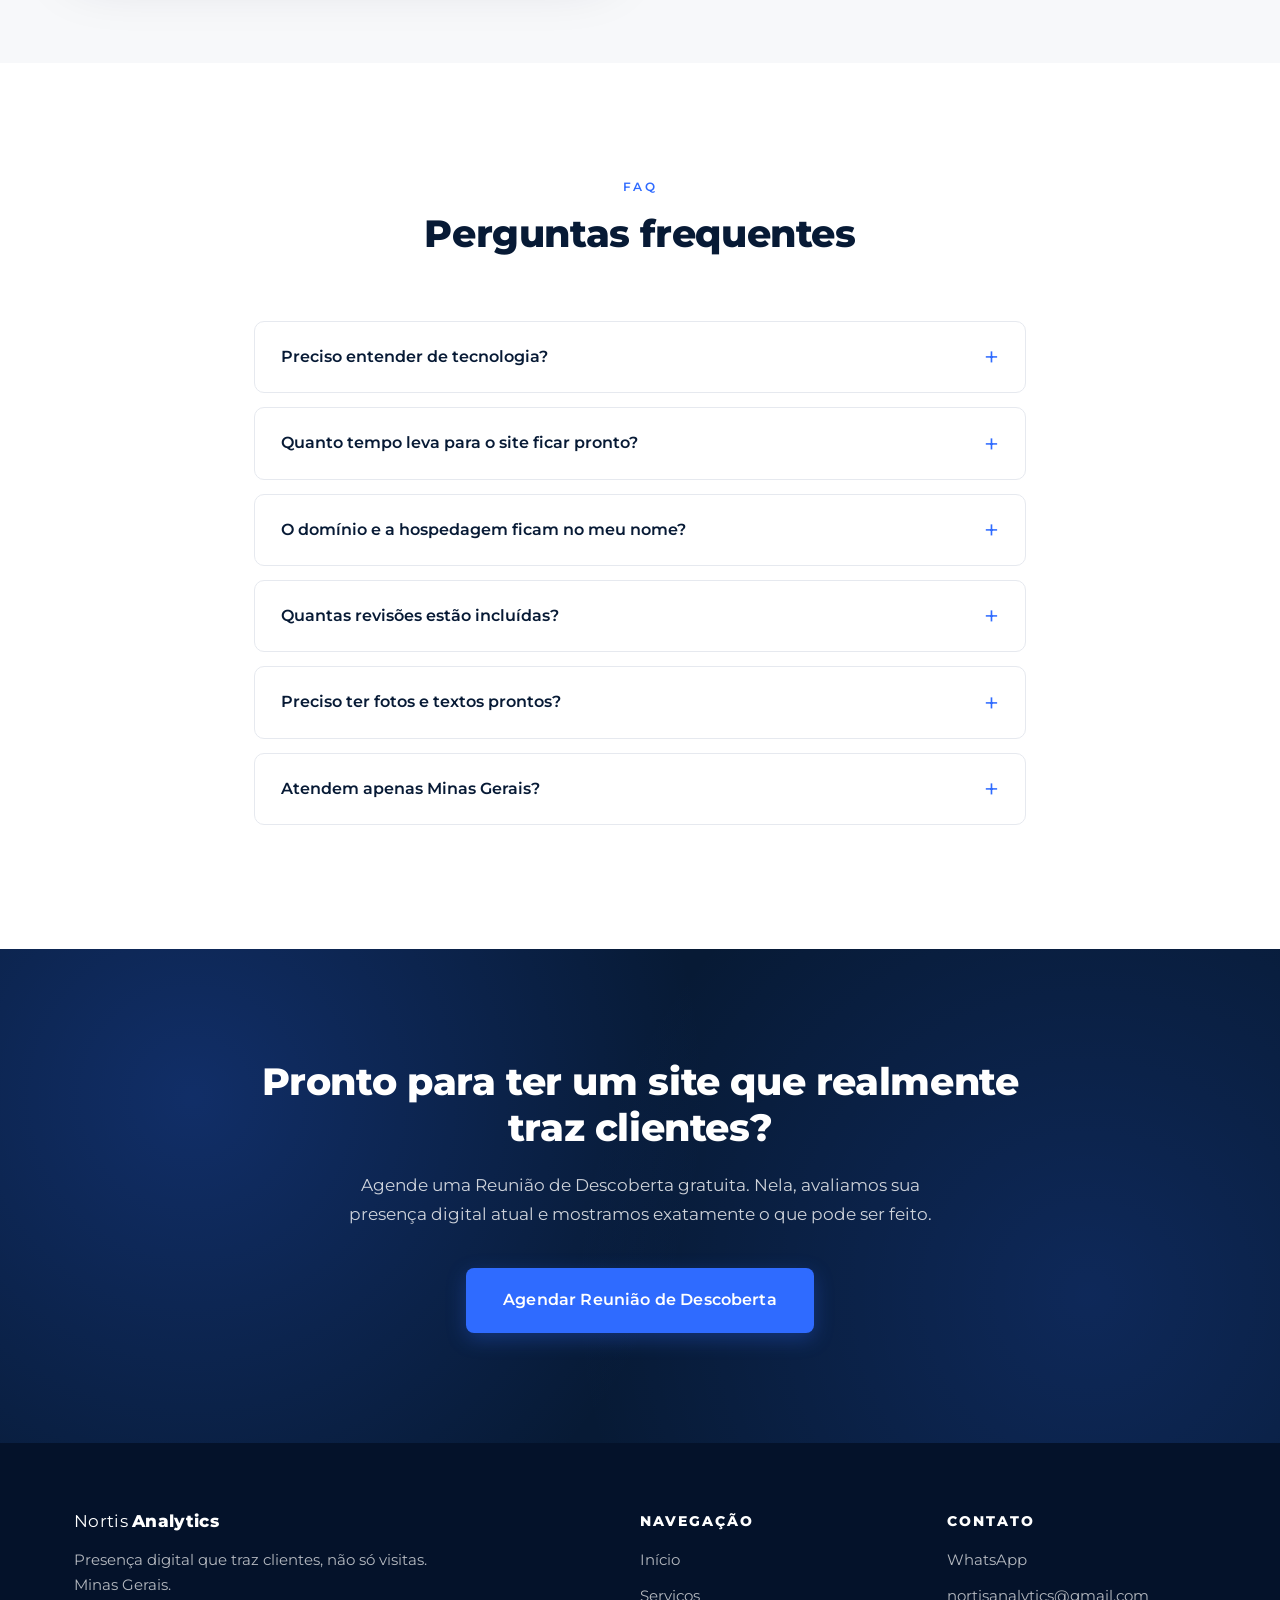
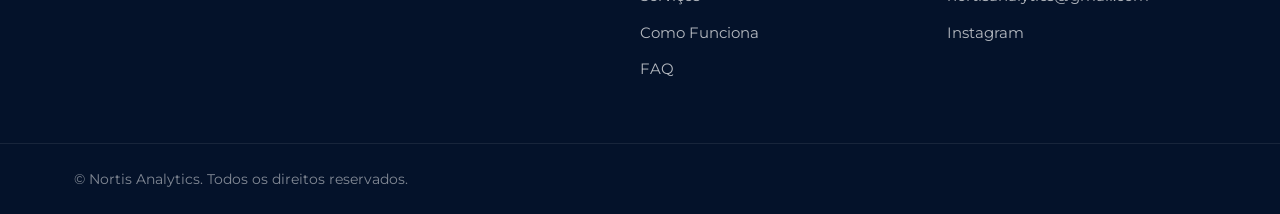
==== commit 387fa971: "Replace images with SVG illustrations" ====
--- a/index.html
+++ b/index.html
@@ -51,7 +51,7 @@
         </div>
       </div>
       <div class="hero-visual">
-        <img src="assets/images/hero.jpg" alt="Escritório corporativo moderno e minimalista" />
+        <img src="assets/images/hero-illustration.svg" alt="Ilustração de um site profissional representando a presença digital de um negócio local" />
       </div>
     </div>
   </section>
@@ -213,7 +213,7 @@
   <!-- SOBRE -->
   <section class="section section-alt" id="sobre">
     <div class="container about-grid">
-      <div class="about-image" style="background-image:url('assets/images/about.jpg')"></div>
+      <div class="about-image" style="background-image:url('assets/images/about-illustration.svg')"></div>
       <div class="about-content">
         <p class="eyebrow">Sobre</p>
         <h2>Sobre a Nortis Analytics</h2>
--- a/css/style.css
+++ b/css/style.css
@@ -370,6 +370,14 @@
 .reveal{opacity:0;transform:translateY(24px);transition:opacity .8s ease,transform .8s ease}
 .reveal.visible{opacity:1;transform:none}
 
+/* Como Funciona — 4 etapas e texto de apoio (classes novas, adicionadas) */
+.process.process-4{grid-template-columns:repeat(4,1fr)}
+.process p{font-size:.85rem;color:var(--c-text);margin-top:8px;max-width:220px;margin-left:auto;margin-right:auto}
+
+/* Serviços — grid de 2 colunas e preço no card (classes novas, adicionadas) */
+.grid-2{grid-template-columns:repeat(2,1fr)}
+.card .card-price{margin-top:16px;font-weight:800;color:var(--c-blue);font-size:1.05rem}
+
 /* Responsive */
 @media (max-width:900px){
   .grid-3,.grid-4{grid-template-columns:repeat(2,1fr)}
@@ -382,6 +390,7 @@
   .hero-content{max-width:none}
 }
 @media (max-width:720px){
+  .grid-2{grid-template-columns:1fr}
   .menu-toggle{display:flex}
   .nav{
     position:fixed;top:78px;left:0;right:0;
@@ -400,3 +409,11 @@
   .hero{min-height:auto;padding:130px 0 80px}
   .hero-cta .btn{width:100%}
 }
+
+/* Ajuste responsivo do novo .process-4 (adicionado, não altera as regras originais acima) */
+@media (max-width:900px){
+  .process.process-4{grid-template-columns:repeat(2,1fr)}
+}
+@media (max-width:720px){
+  .process.process-4{grid-template-columns:1fr}
+}
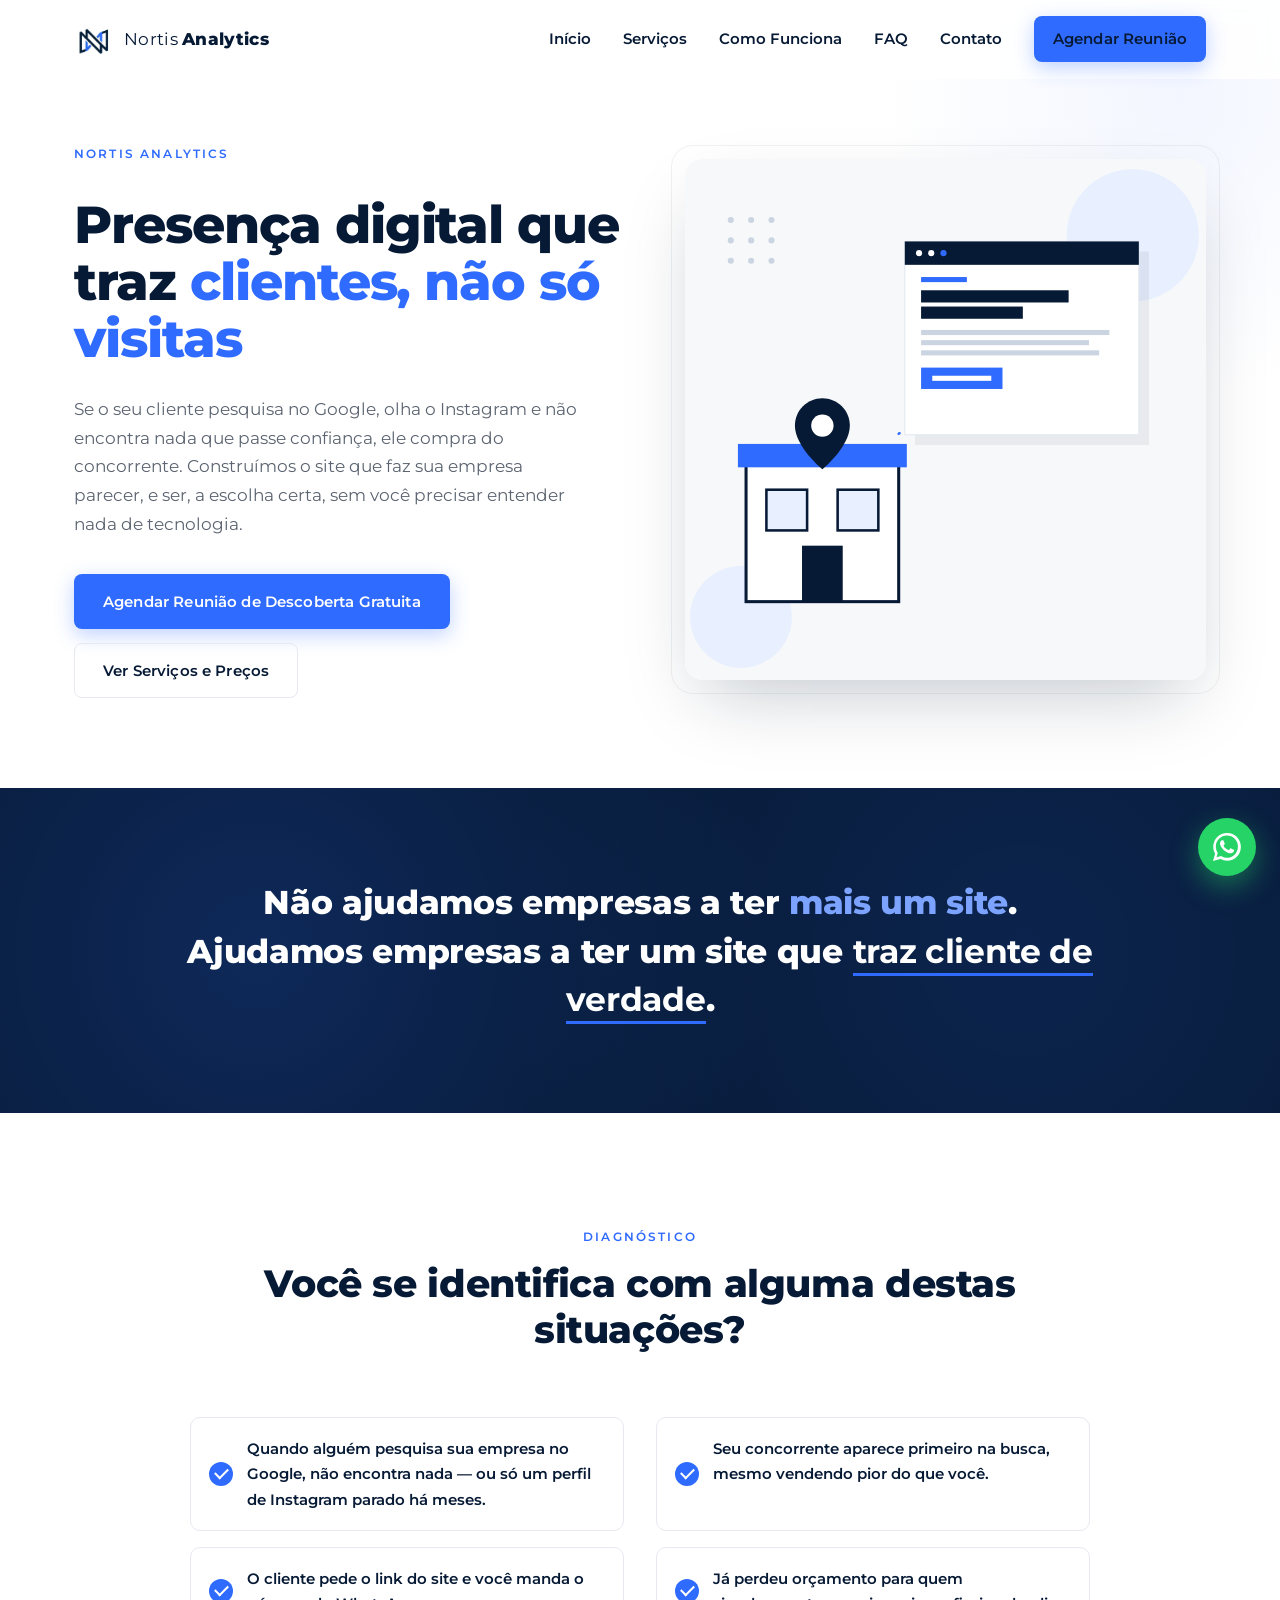
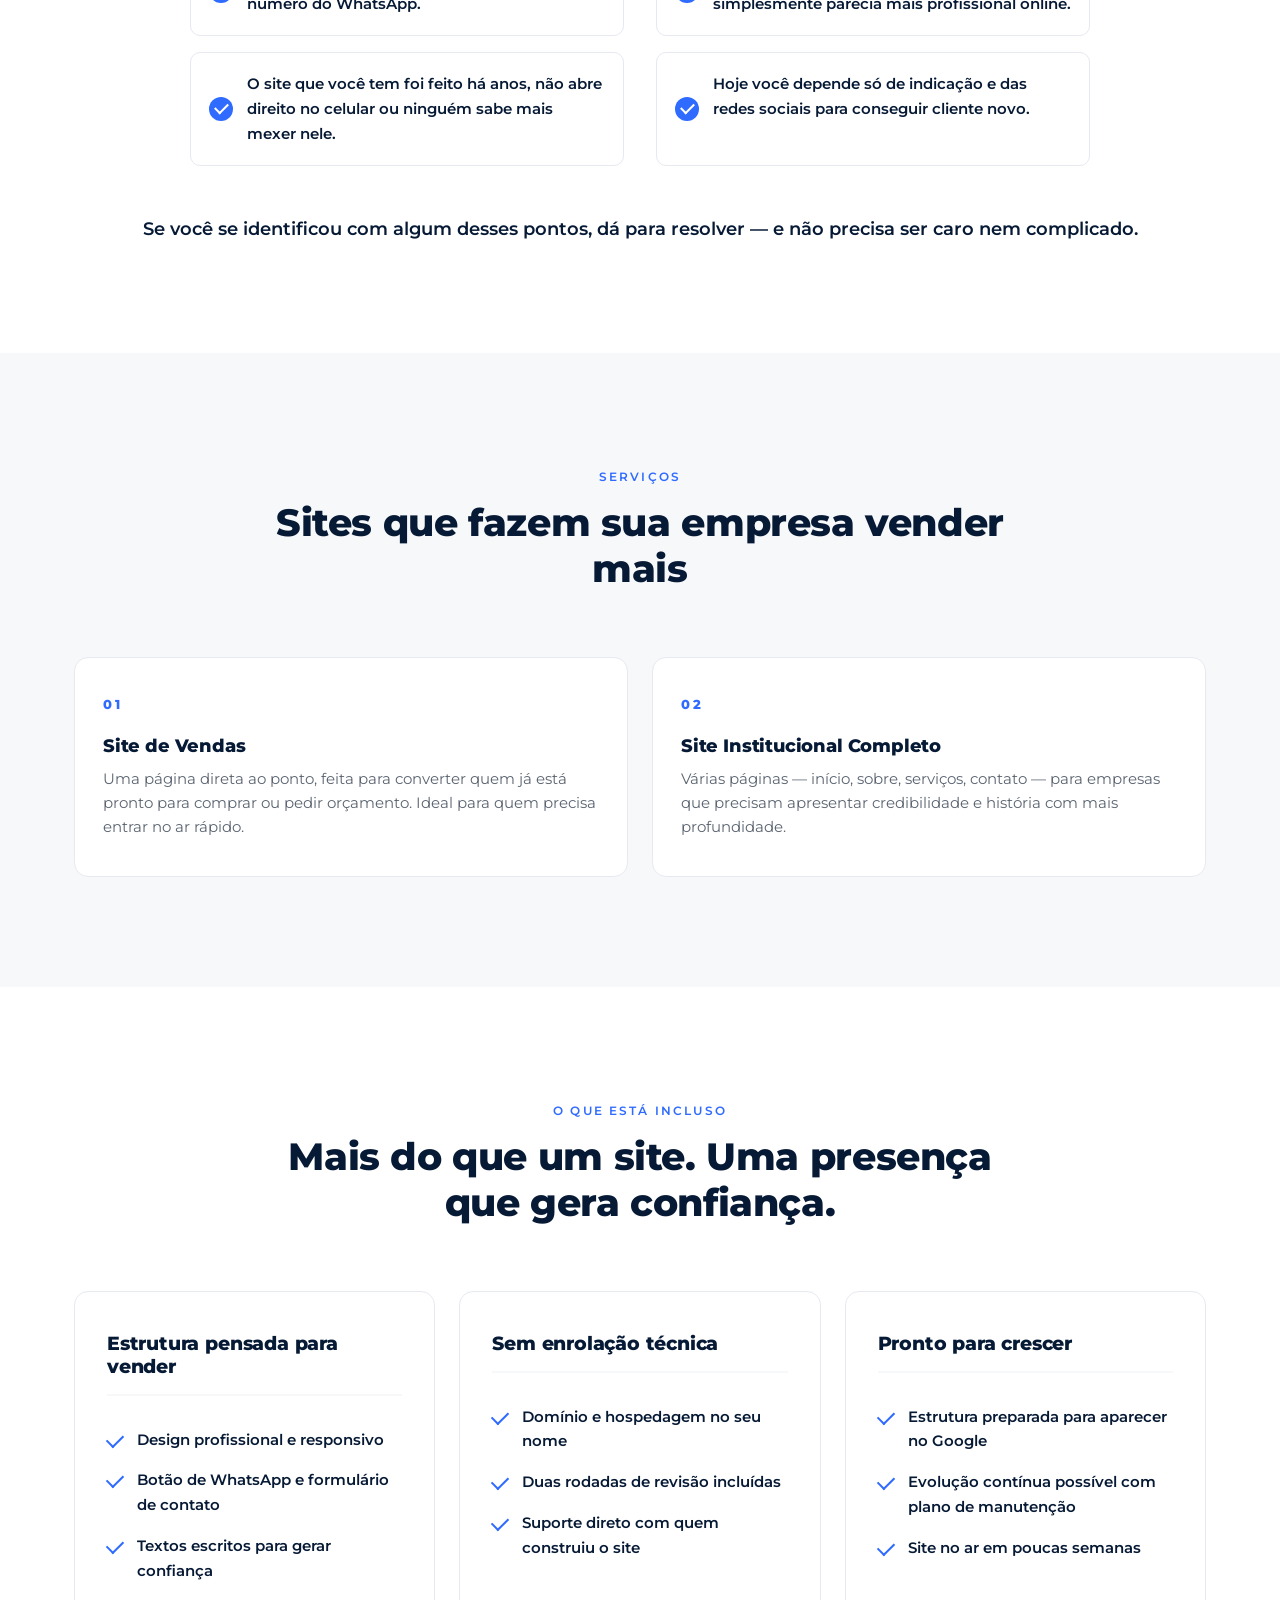
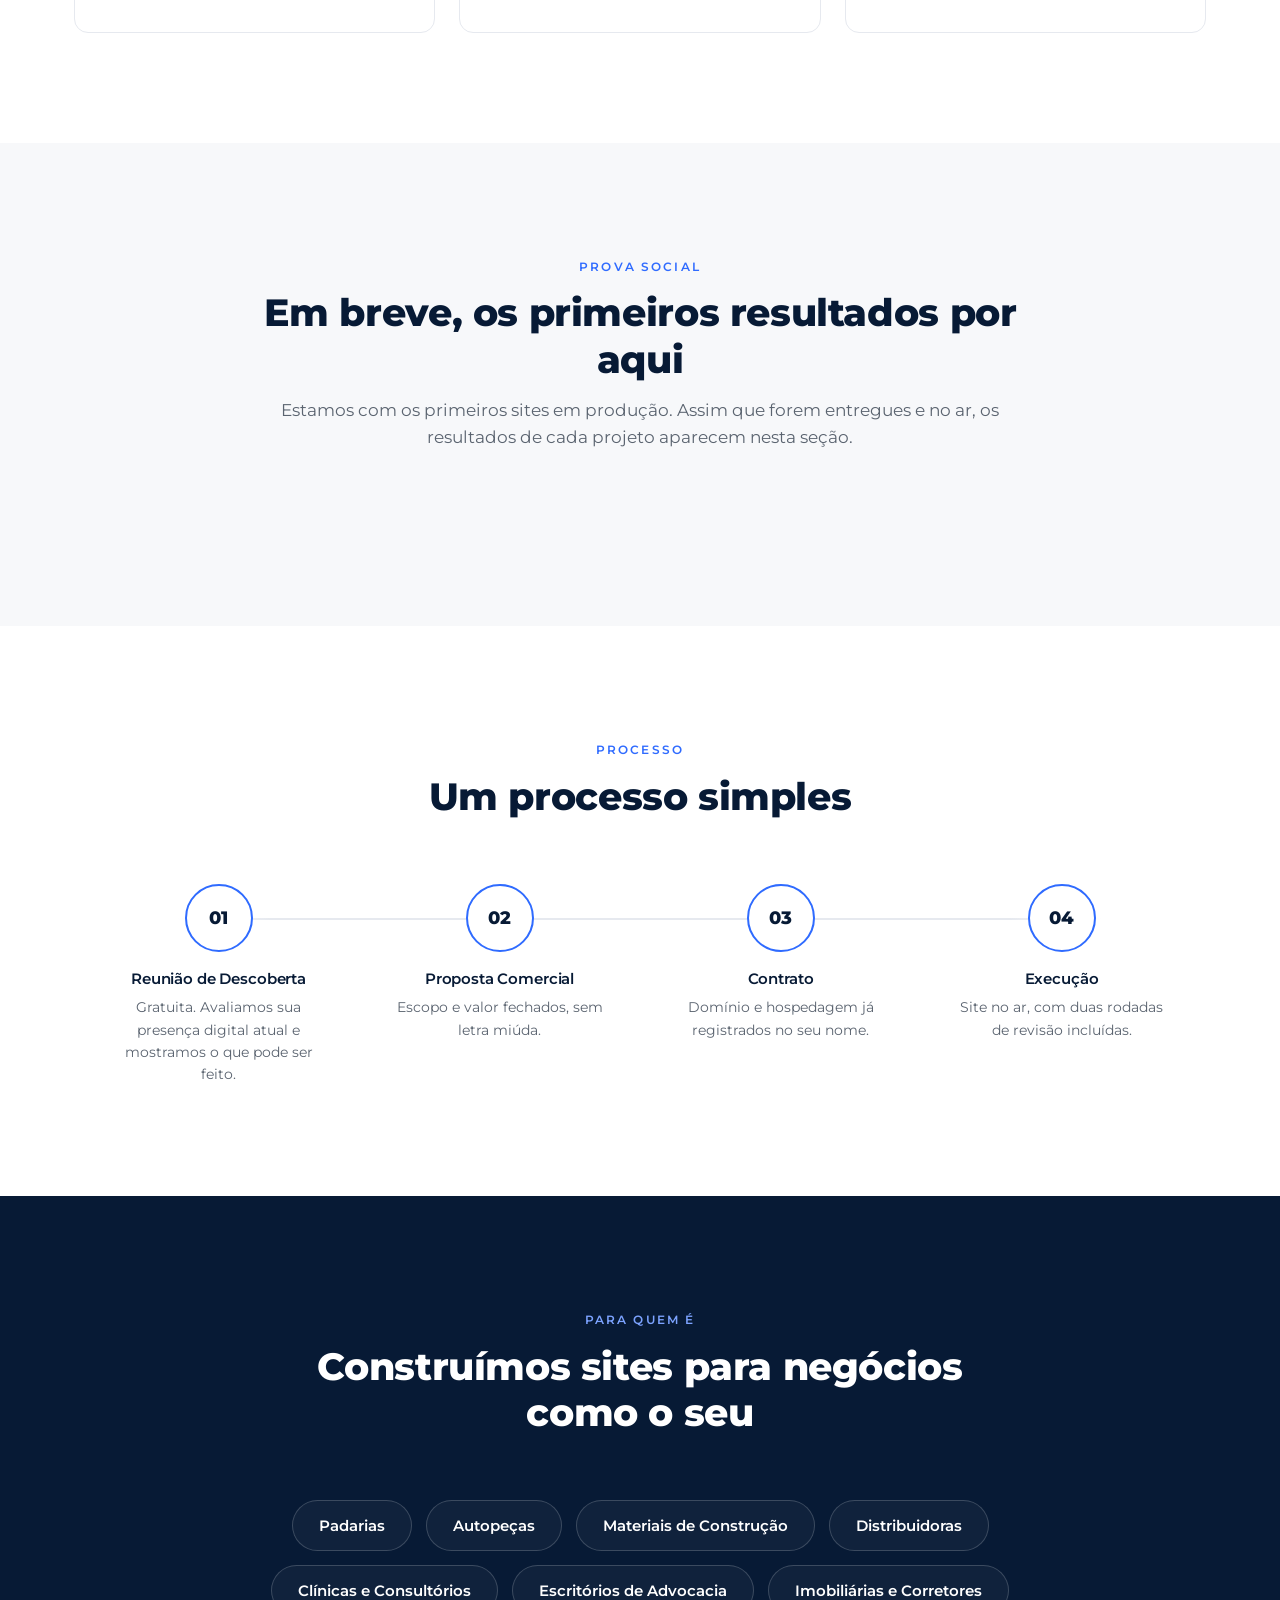
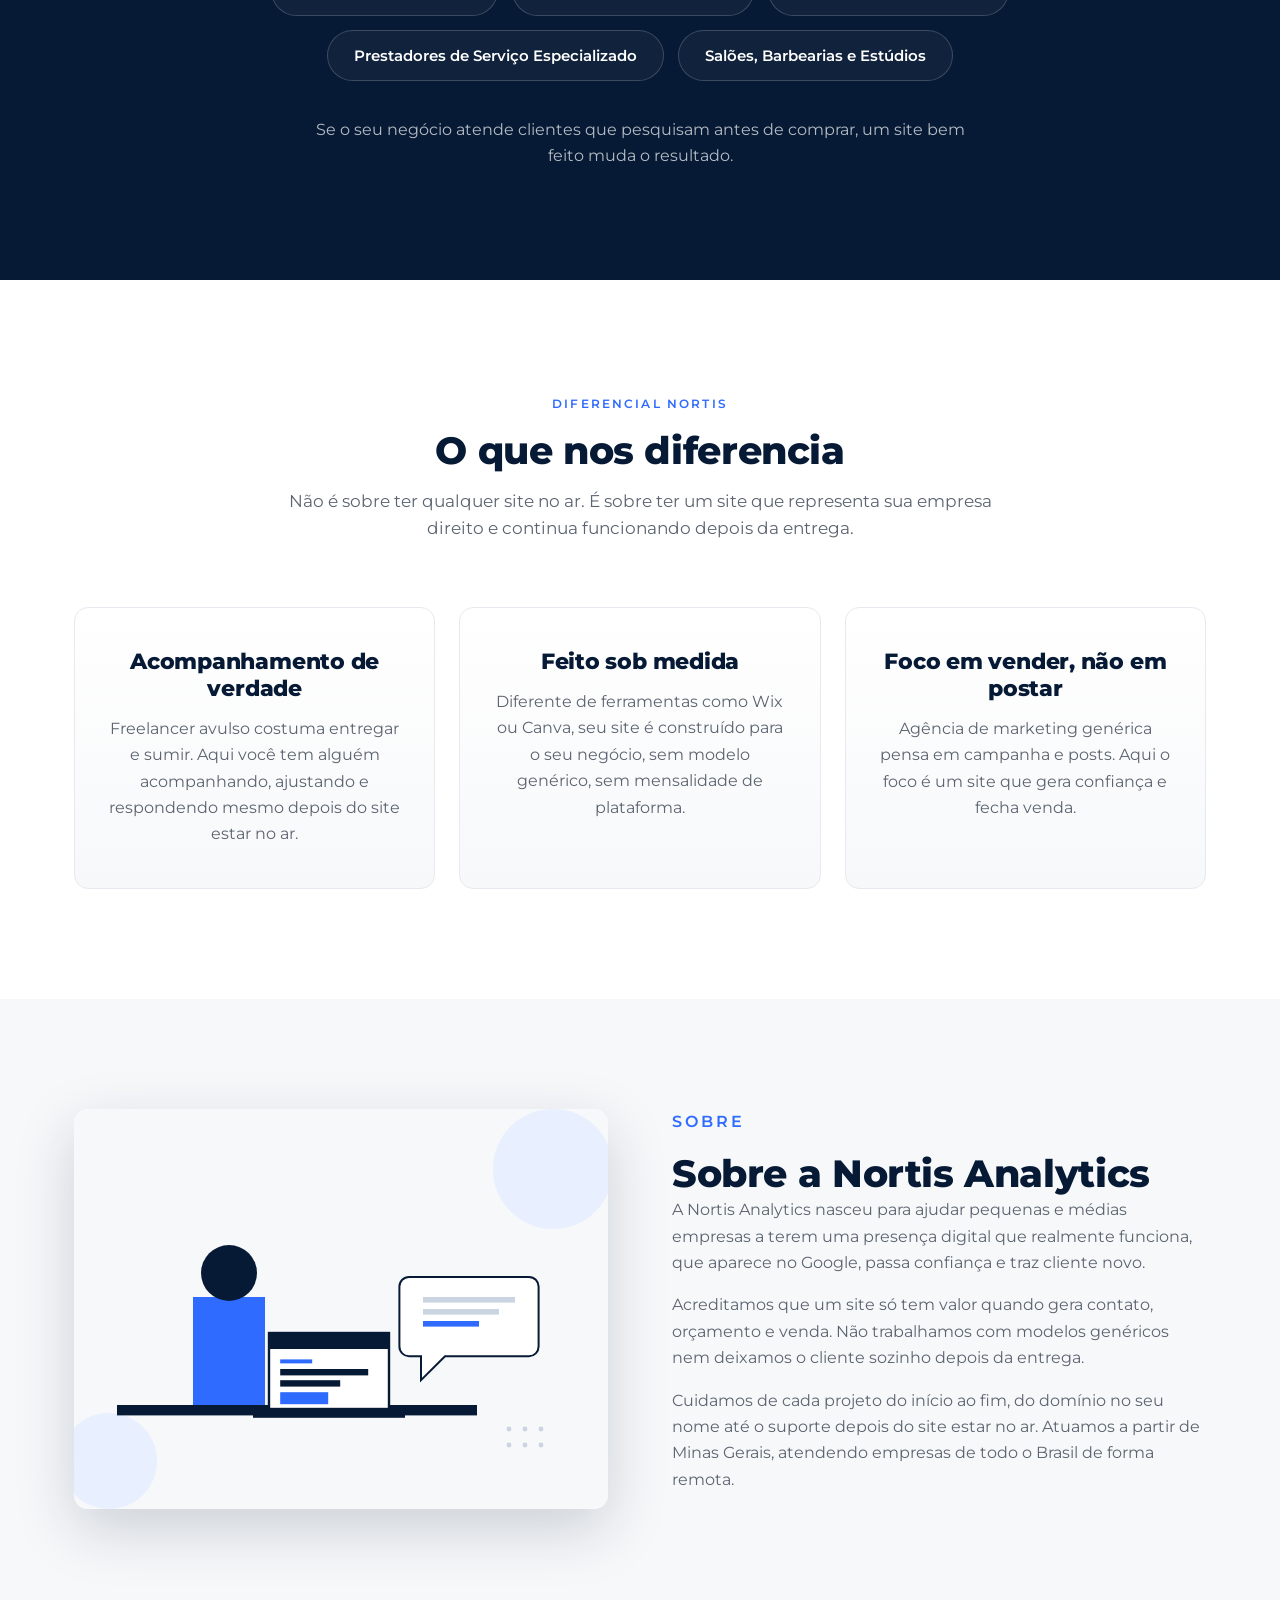
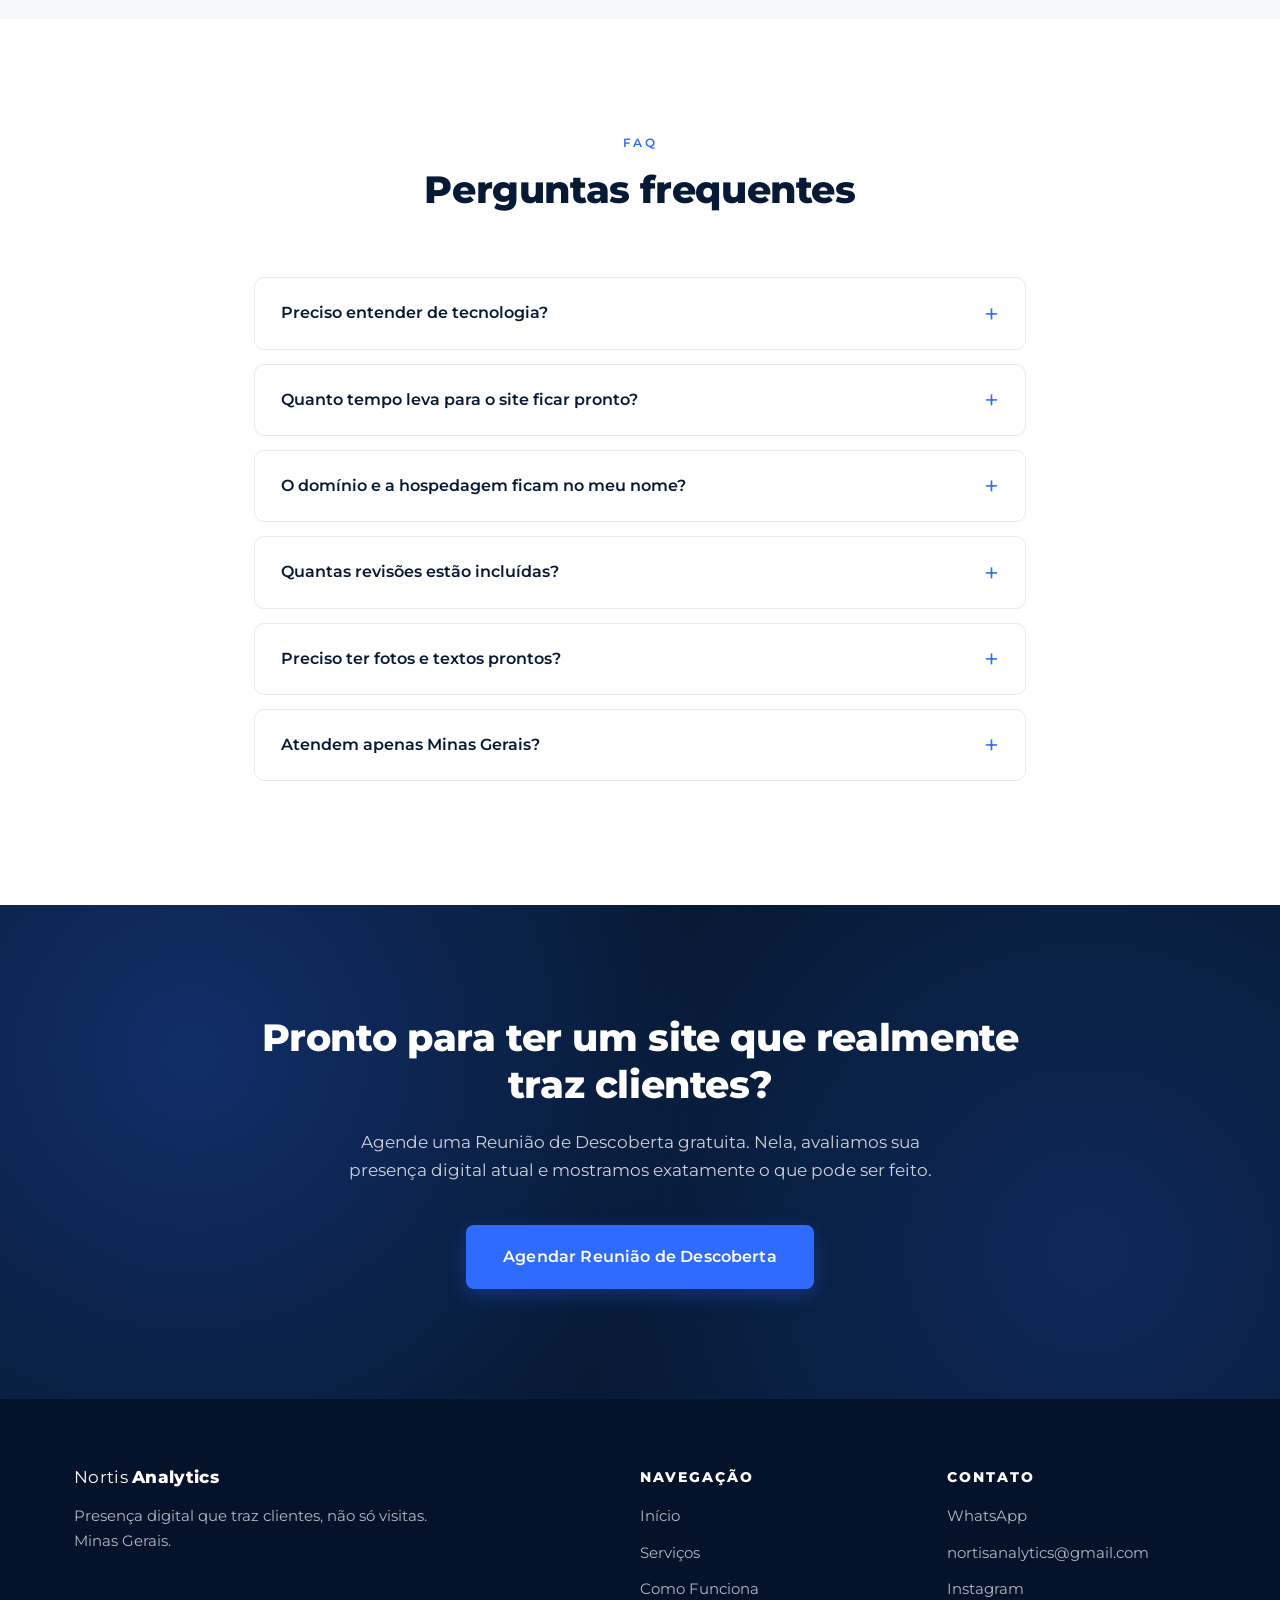
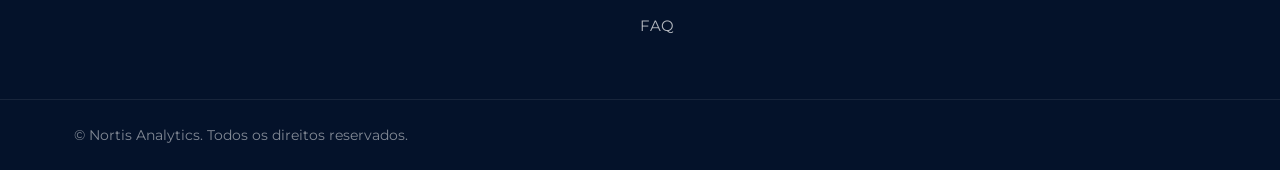
==== commit 6c4a1680: "Fix punctuation and improve text clarity in index.html" ====
--- a/index.html
+++ b/index.html
@@ -44,7 +44,7 @@
       <div class="hero-content">
         <p class="eyebrow">Nortis Analytics</p>
         <h1>Presença digital que traz <span class="accent">clientes, não só visitas</span></h1>
-        <p class="hero-text">Se o seu cliente pesquisa no Google, olha o Instagram e não encontra nada que passe confiança, ele compra do concorrente. Construímos o site que faz sua empresa parecer — e ser — a escolha certa, sem você precisar entender nada de tecnologia.</p>
+        <p class="hero-text">Se o seu cliente pesquisa no Google, olha o Instagram e não encontra nada que passe confiança, ele compra do concorrente. Construímos o site que faz sua empresa parecer, e ser, a escolha certa, sem você precisar entender nada de tecnologia.</p>
         <div class="hero-cta">
           <a href="#contato" class="btn btn-primary">Agendar Reunião de Descoberta Gratuita</a>
           <a href="#solucoes" class="btn btn-outline">Ver Serviços e Preços</a>
@@ -97,13 +97,11 @@
           <div class="card-num">01</div>
           <h3>Site de Vendas</h3>
           <p>Uma página direta ao ponto, feita para converter quem já está pronto para comprar ou pedir orçamento. Ideal para quem precisa entrar no ar rápido.</p>
-          <p class="card-price">R$ 1.200 a R$ 2.500</p>
         </article>
         <article class="card">
           <div class="card-num">02</div>
           <h3>Site Institucional Completo</h3>
           <p>Várias páginas — início, sobre, serviços, contato — para empresas que precisam apresentar credibilidade e história com mais profundidade.</p>
-          <p class="card-price">R$ 2.500 a R$ 6.000</p>
         </article>
       </div>
     </div>
@@ -204,7 +202,7 @@
       </header>
       <div class="grid grid-3 diff-grid">
         <div class="diff-card"><h3>Acompanhamento de verdade</h3><p>Freelancer avulso costuma entregar e sumir. Aqui você tem alguém acompanhando, ajustando e respondendo mesmo depois do site estar no ar.</p></div>
-        <div class="diff-card"><h3>Feito sob medida</h3><p>Diferente de ferramentas como Wix ou Canva, seu site é construído para o seu negócio — sem modelo genérico, sem mensalidade de plataforma.</p></div>
+        <div class="diff-card"><h3>Feito sob medida</h3><p>Diferente de ferramentas como Wix ou Canva, seu site é construído para o seu negócio, sem modelo genérico, sem mensalidade de plataforma.</p></div>
         <div class="diff-card"><h3>Foco em vender, não em postar</h3><p>Agência de marketing genérica pensa em campanha e posts. Aqui o foco é um site que gera confiança e fecha venda.</p></div>
       </div>
     </div>
@@ -217,9 +215,9 @@
       <div class="about-content">
         <p class="eyebrow">Sobre</p>
         <h2>Sobre a Nortis Analytics</h2>
-        <p>A Nortis Analytics nasceu para ajudar pequenas e médias empresas a terem uma presença digital que realmente funciona — que aparece no Google, passa confiança e traz cliente novo.</p>
+        <p>A Nortis Analytics nasceu para ajudar pequenas e médias empresas a terem uma presença digital que realmente funciona, que aparece no Google, passa confiança e traz cliente novo.</p>
         <p>Acreditamos que um site só tem valor quando gera contato, orçamento e venda. Não trabalhamos com modelos genéricos nem deixamos o cliente sozinho depois da entrega.</p>
-        <p>Cuidamos de cada projeto do início ao fim — do domínio no seu nome até o suporte depois do site estar no ar. Atuamos a partir de Minas Gerais, atendendo empresas de todo o Brasil de forma remota.</p>
+        <p>Cuidamos de cada projeto do início ao fim, do domínio no seu nome até o suporte depois do site estar no ar. Atuamos a partir de Minas Gerais, atendendo empresas de todo o Brasil de forma remota.</p>
       </div>
     </div>
   </section>
@@ -236,7 +234,7 @@
         <details><summary>Quanto tempo leva para o site ficar pronto?</summary><p>Depende do escopo, mas a maioria dos projetos fica pronta em poucas semanas após o início.</p></details>
         <details><summary>O domínio e a hospedagem ficam no meu nome?</summary><p>Sim. Registramos tudo em nome da sua empresa, para você ter controle total sobre o seu site.</p></details>
         <details><summary>Quantas revisões estão incluídas?</summary><p>Duas rodadas de revisão fazem parte de todos os projetos. Depois da entrega, você ainda tem 10 dias para pedir ajustes sem custo adicional.</p></details>
-        <details><summary>Preciso ter fotos e textos prontos?</summary><p>Não necessariamente. Podemos ajudar a organizar o conteúdo — o ideal é ter ao menos uma ideia do que você quer comunicar.</p></details>
+        <details><summary>Preciso ter fotos e textos prontos?</summary><p>Não necessariamente. Podemos ajudar a organizar o conteúdo, o ideal é ter ao menos uma ideia do que você quer comunicar.</p></details>
         <details><summary>Atendem apenas Minas Gerais?</summary><p>Atuamos a partir de Minas Gerais, mas atendemos empresas de todo o Brasil, de forma remota.</p></details>
       </div>
     </div>
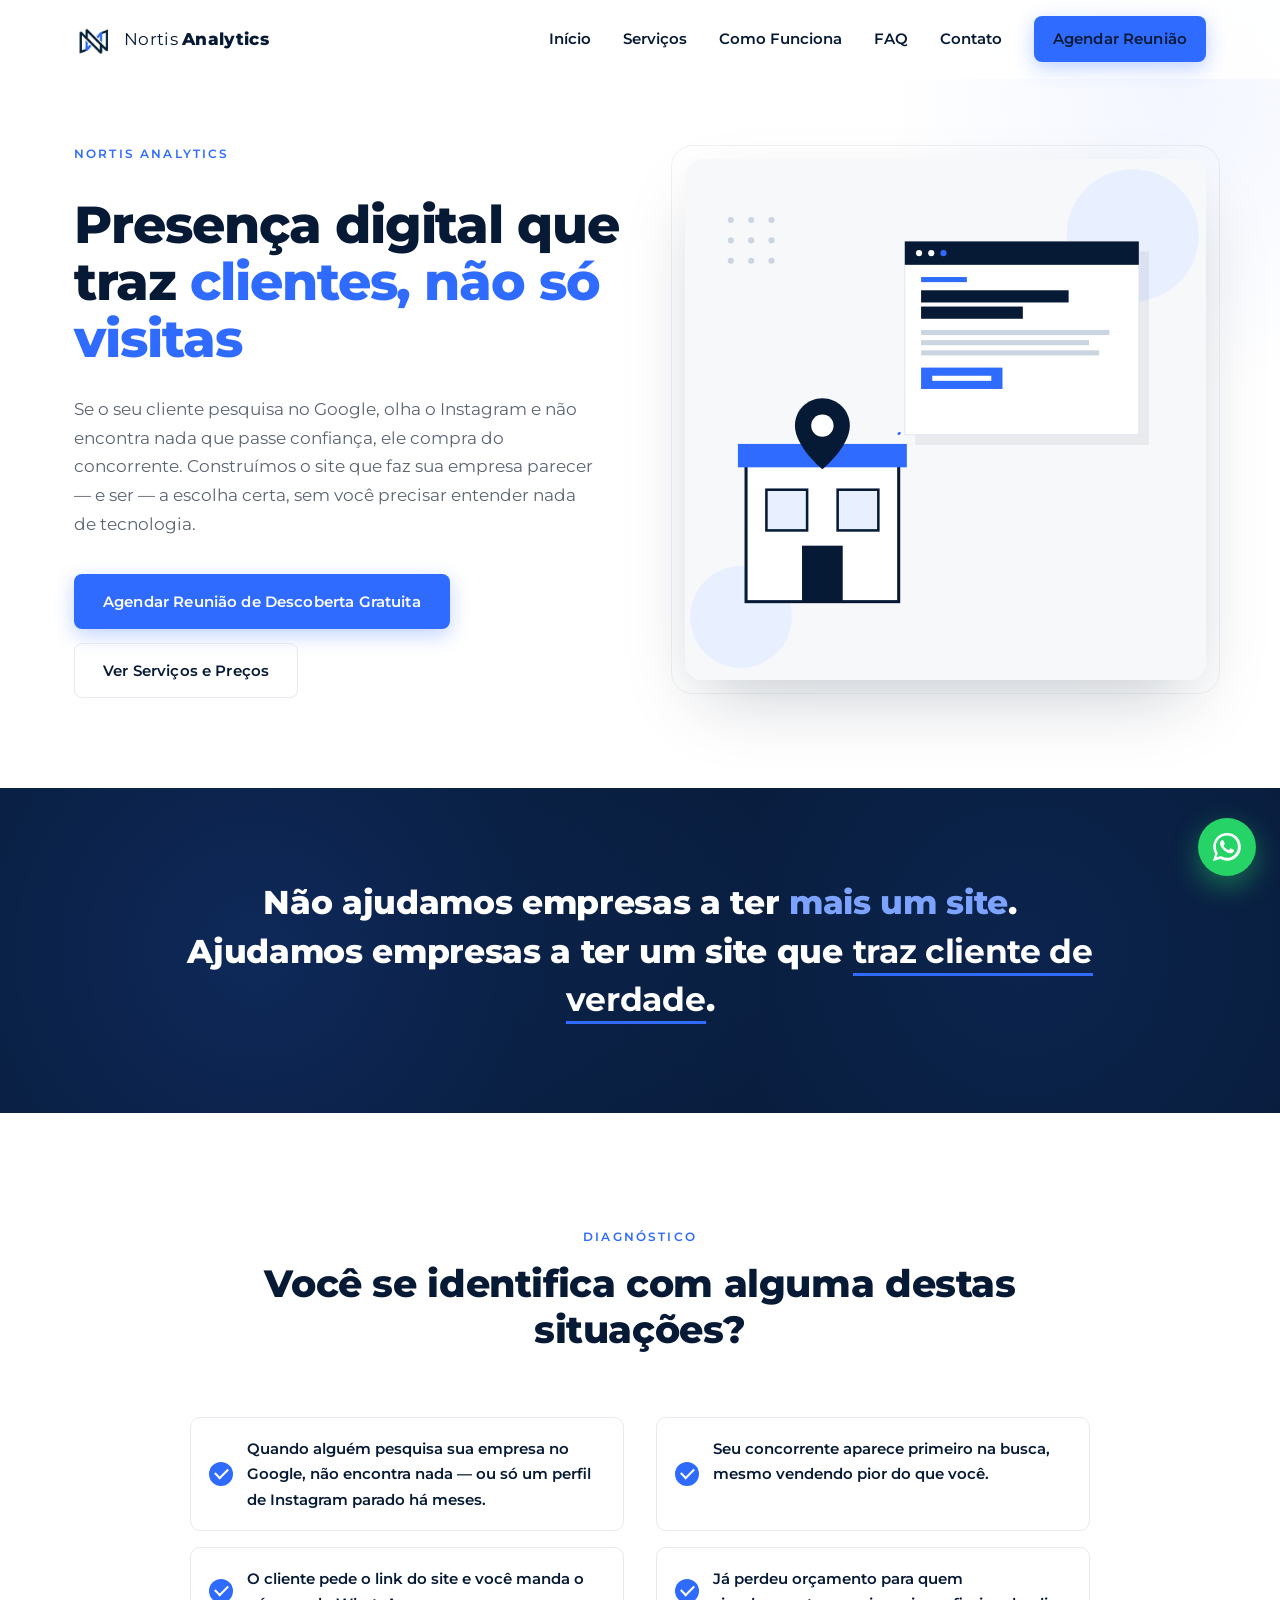
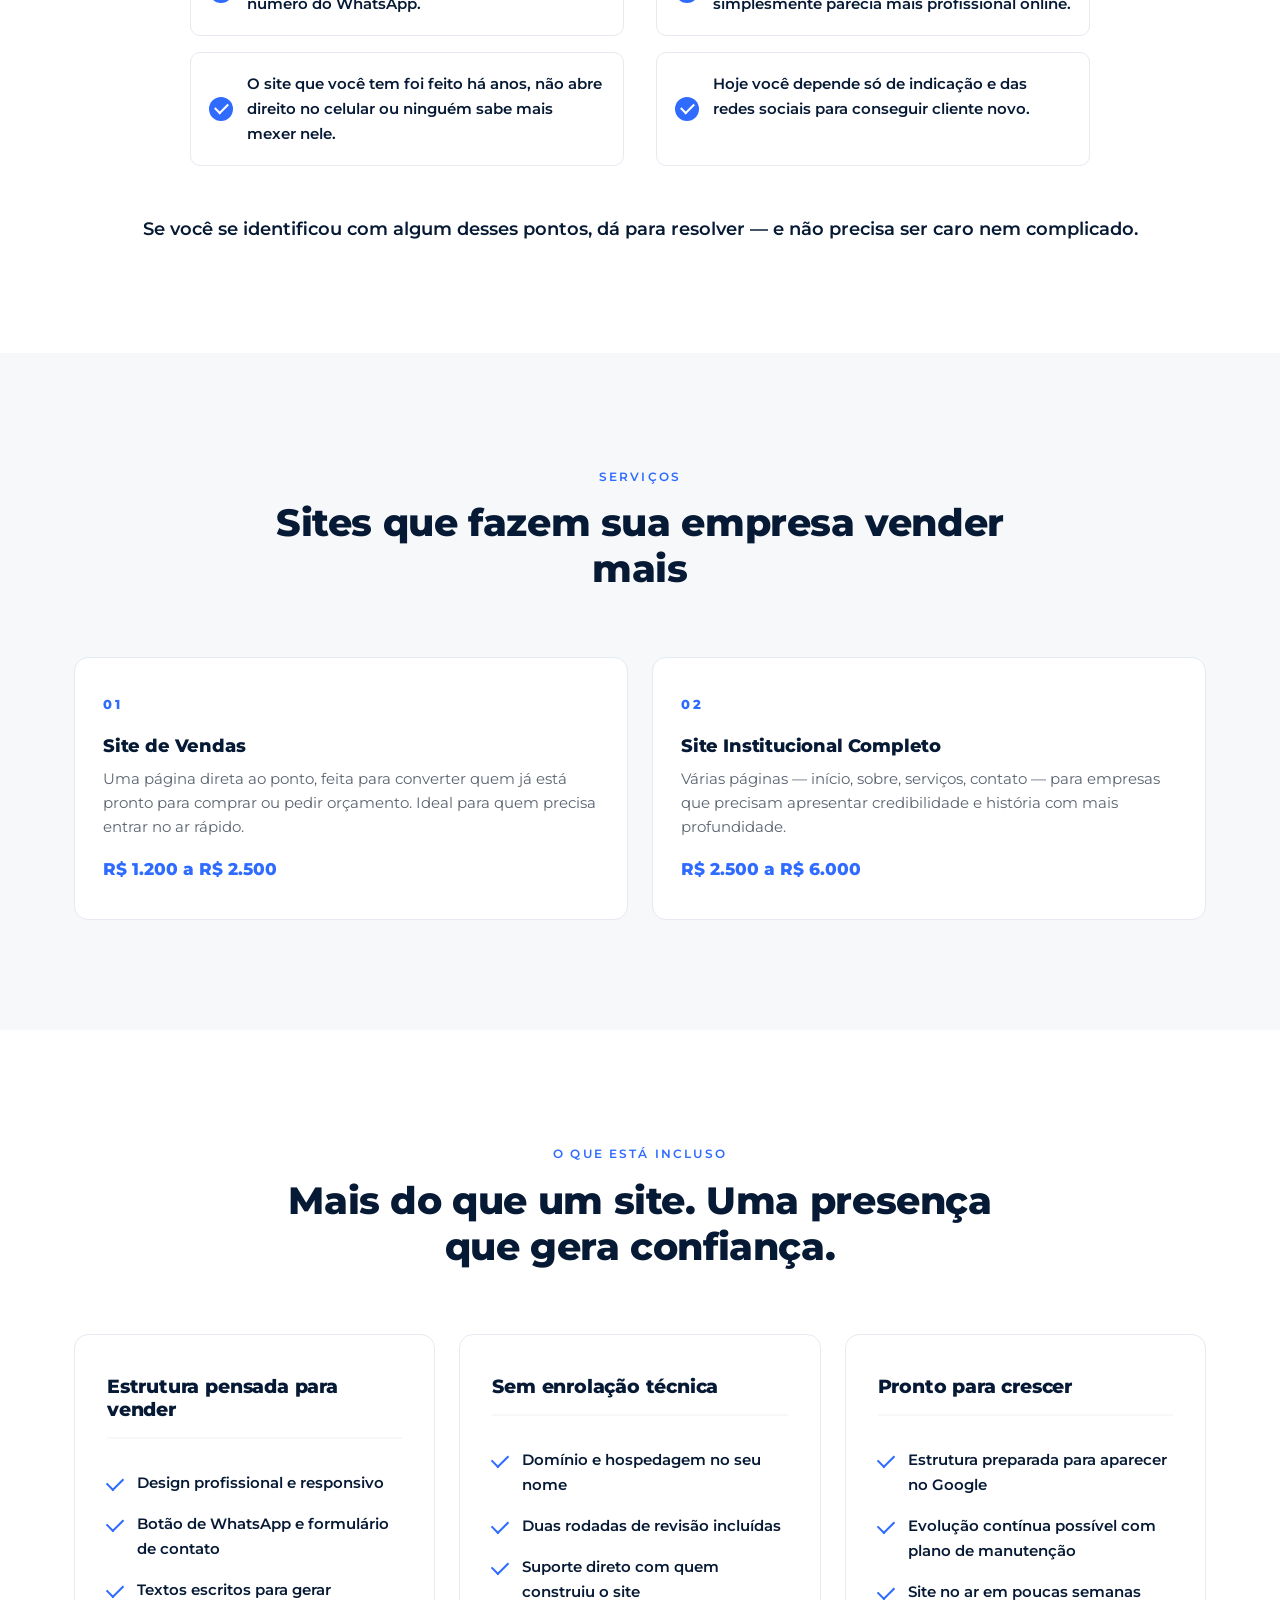
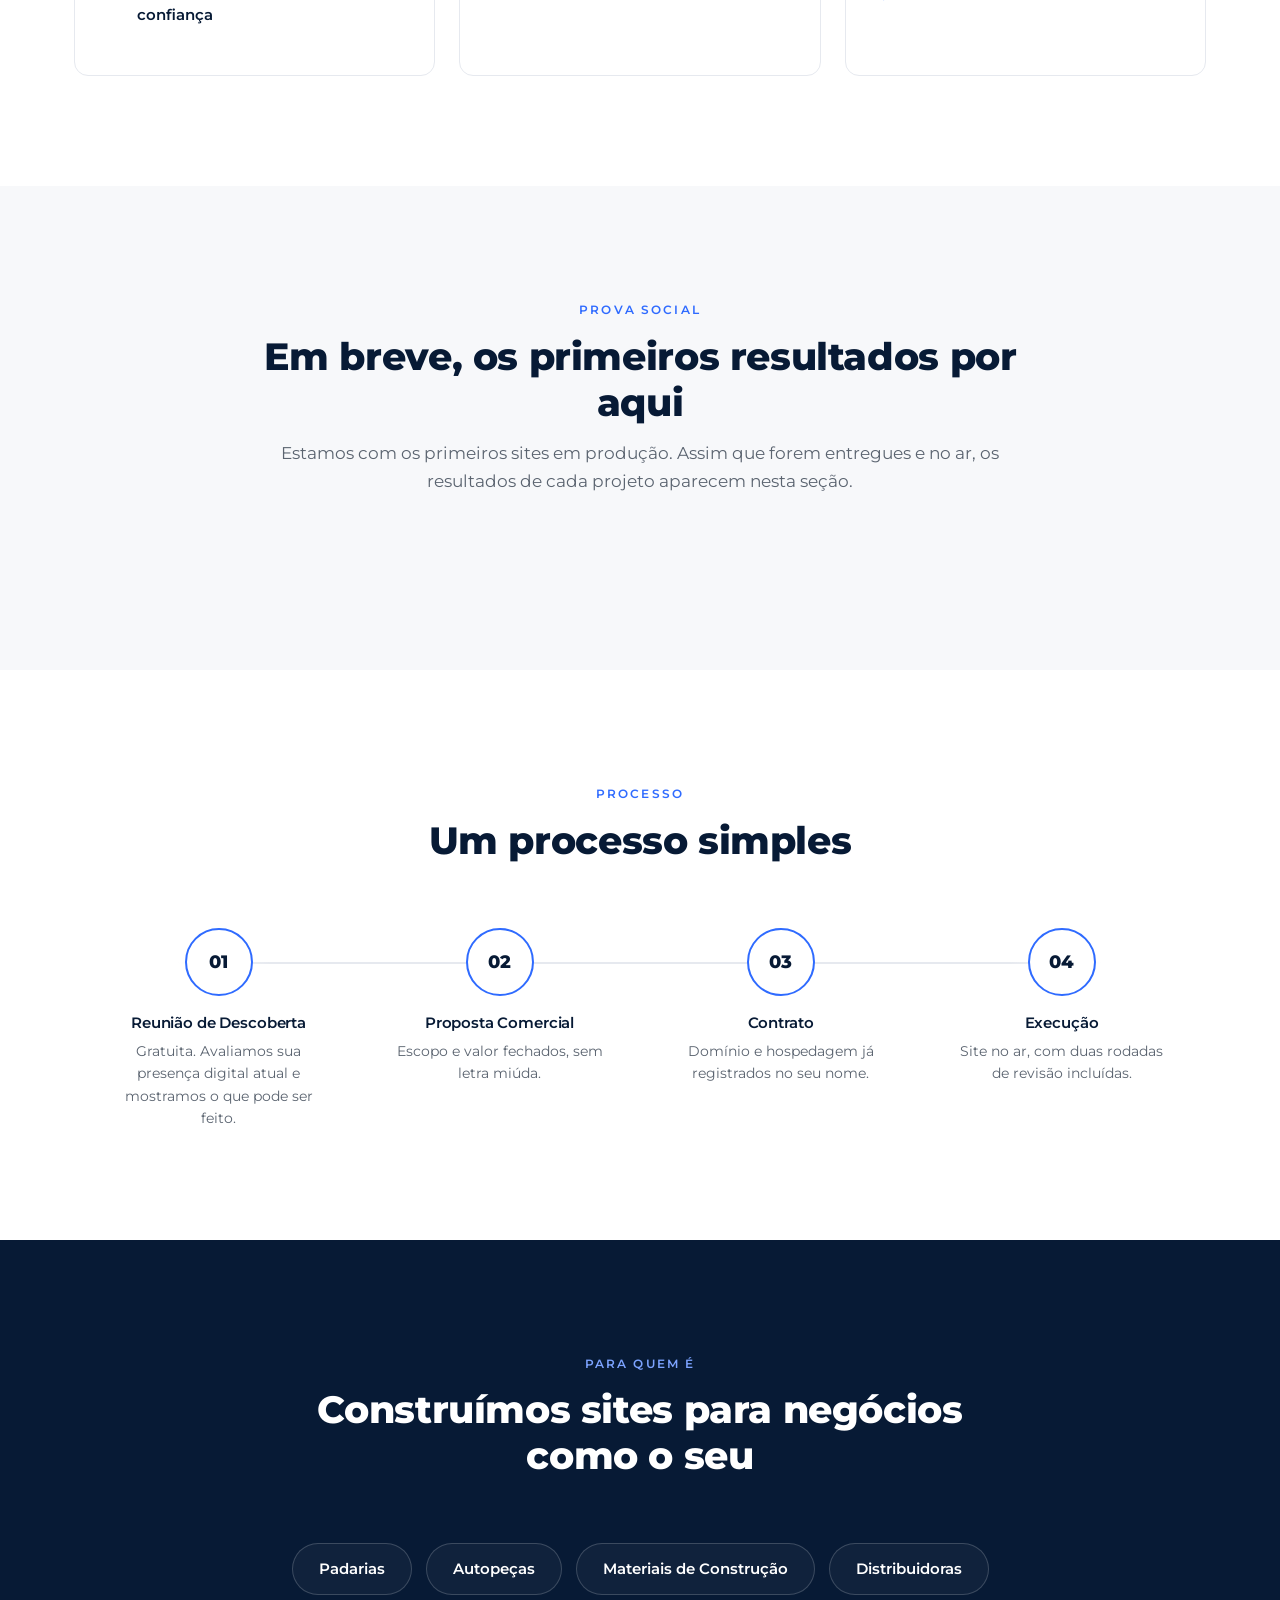
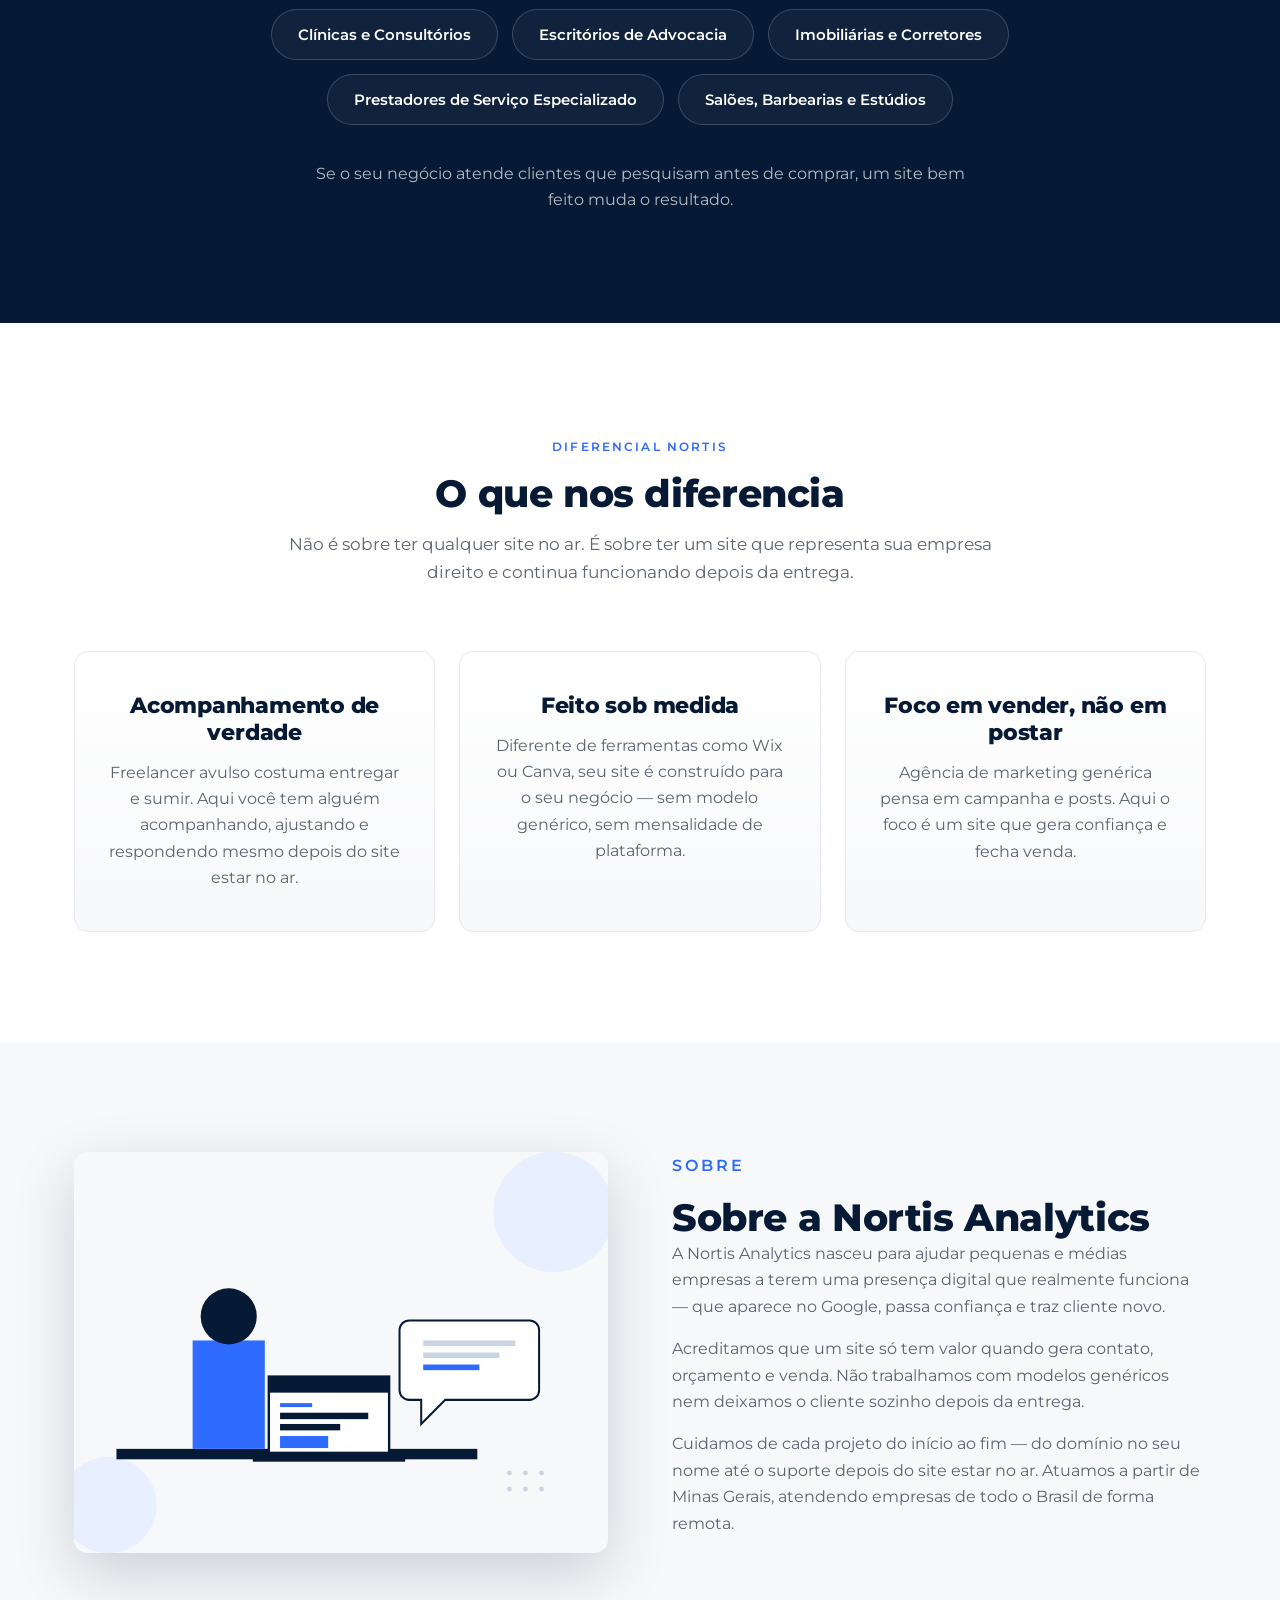
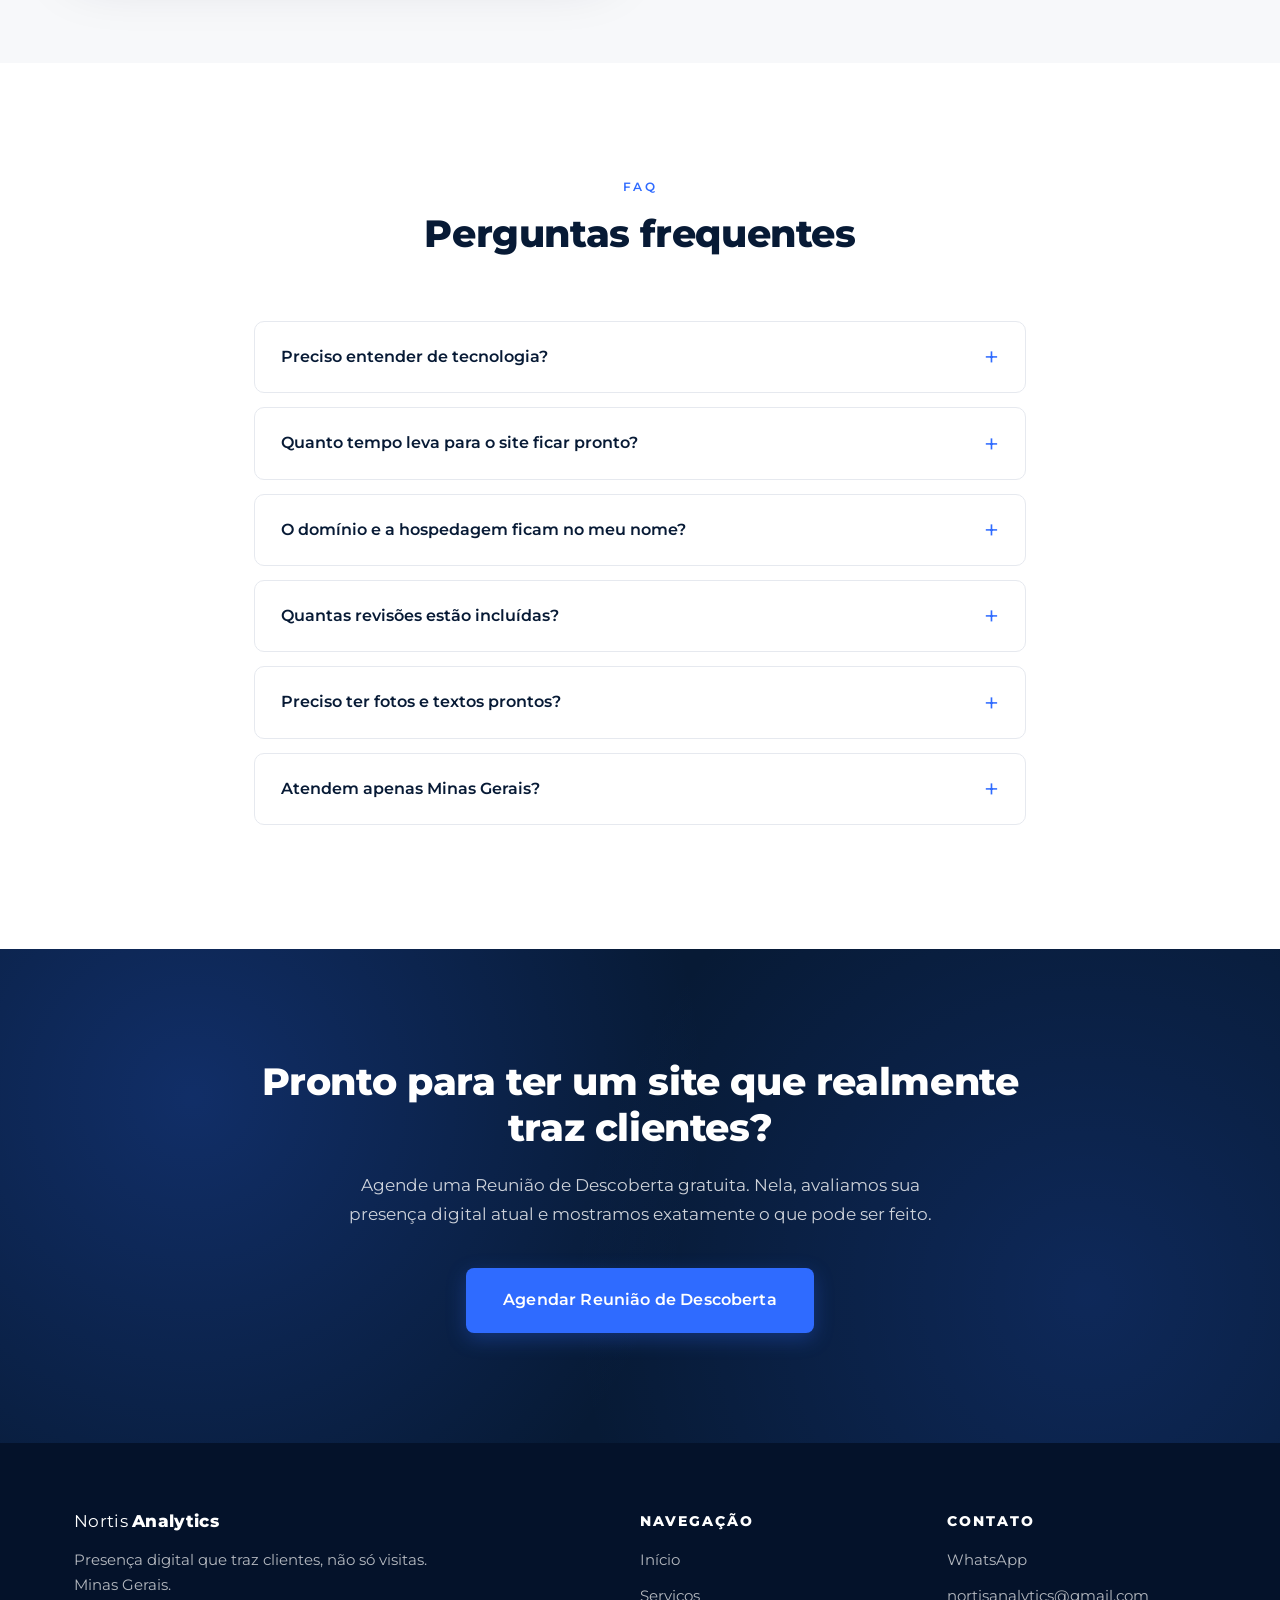
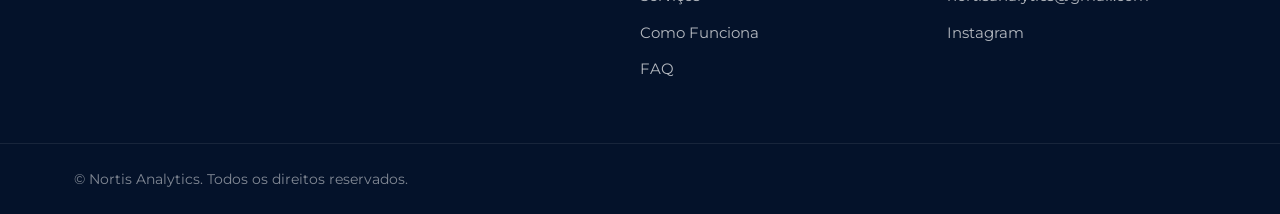
==== commit cf67a070: "Add Open Graph meta tags and improve text clarity" ====
--- a/index.html
+++ b/index.html
@@ -9,6 +9,24 @@
 <meta property="og:title" content="Nortis Analytics — Presença digital que traz clientes, não só visitas" />
 <meta property="og:description" content="Sites profissionais para pequenas e médias empresas, com acompanhamento de quem constrói do início ao fim." />
 <meta property="og:type" content="website" />
+<meta property="og:url" content="https://www.nortisanalytics.com.br/" />
+<meta property="og:image" content="https://www.nortisanalytics.com.br/assets/images/hero-illustration.svg" />
+<link rel="canonical" href="https://www.nortisanalytics.com.br/" />
+<script type="application/ld+json">
+{
+  "@context": "https://schema.org",
+  "@type": "ProfessionalService",
+  "name": "Nortis Analytics",
+  "description": "Criação de sites profissionais para pequenas e médias empresas, com foco em presença digital que gera clientes.",
+  "url": "https://www.nortisanalytics.com.br/",
+  "areaServed": "BR",
+  "address": {
+    "@type": "PostalAddress",
+    "addressRegion": "MG",
+    "addressCountry": "BR"
+  }
+}
+</script>
 <link rel="preconnect" href="https://fonts.googleapis.com">
 <link rel="preconnect" href="https://fonts.gstatic.com" crossorigin>
 <link href="https://fonts.googleapis.com/css2?family=Montserrat:wght@400;600;800&display=swap" rel="stylesheet">
@@ -44,7 +62,7 @@
       <div class="hero-content">
         <p class="eyebrow">Nortis Analytics</p>
         <h1>Presença digital que traz <span class="accent">clientes, não só visitas</span></h1>
-        <p class="hero-text">Se o seu cliente pesquisa no Google, olha o Instagram e não encontra nada que passe confiança, ele compra do concorrente. Construímos o site que faz sua empresa parecer, e ser, a escolha certa, sem você precisar entender nada de tecnologia.</p>
+        <p class="hero-text">Se o seu cliente pesquisa no Google, olha o Instagram e não encontra nada que passe confiança, ele compra do concorrente. Construímos o site que faz sua empresa parecer — e ser — a escolha certa, sem você precisar entender nada de tecnologia.</p>
         <div class="hero-cta">
           <a href="#contato" class="btn btn-primary">Agendar Reunião de Descoberta Gratuita</a>
           <a href="#solucoes" class="btn btn-outline">Ver Serviços e Preços</a>
@@ -97,11 +115,13 @@
           <div class="card-num">01</div>
           <h3>Site de Vendas</h3>
           <p>Uma página direta ao ponto, feita para converter quem já está pronto para comprar ou pedir orçamento. Ideal para quem precisa entrar no ar rápido.</p>
+          <p class="card-price">R$ 1.200 a R$ 2.500</p>
         </article>
         <article class="card">
           <div class="card-num">02</div>
           <h3>Site Institucional Completo</h3>
           <p>Várias páginas — início, sobre, serviços, contato — para empresas que precisam apresentar credibilidade e história com mais profundidade.</p>
+          <p class="card-price">R$ 2.500 a R$ 6.000</p>
         </article>
       </div>
     </div>
@@ -202,7 +222,7 @@
       </header>
       <div class="grid grid-3 diff-grid">
         <div class="diff-card"><h3>Acompanhamento de verdade</h3><p>Freelancer avulso costuma entregar e sumir. Aqui você tem alguém acompanhando, ajustando e respondendo mesmo depois do site estar no ar.</p></div>
-        <div class="diff-card"><h3>Feito sob medida</h3><p>Diferente de ferramentas como Wix ou Canva, seu site é construído para o seu negócio, sem modelo genérico, sem mensalidade de plataforma.</p></div>
+        <div class="diff-card"><h3>Feito sob medida</h3><p>Diferente de ferramentas como Wix ou Canva, seu site é construído para o seu negócio — sem modelo genérico, sem mensalidade de plataforma.</p></div>
         <div class="diff-card"><h3>Foco em vender, não em postar</h3><p>Agência de marketing genérica pensa em campanha e posts. Aqui o foco é um site que gera confiança e fecha venda.</p></div>
       </div>
     </div>
@@ -215,9 +235,9 @@
       <div class="about-content">
         <p class="eyebrow">Sobre</p>
         <h2>Sobre a Nortis Analytics</h2>
-        <p>A Nortis Analytics nasceu para ajudar pequenas e médias empresas a terem uma presença digital que realmente funciona, que aparece no Google, passa confiança e traz cliente novo.</p>
+        <p>A Nortis Analytics nasceu para ajudar pequenas e médias empresas a terem uma presença digital que realmente funciona — que aparece no Google, passa confiança e traz cliente novo.</p>
         <p>Acreditamos que um site só tem valor quando gera contato, orçamento e venda. Não trabalhamos com modelos genéricos nem deixamos o cliente sozinho depois da entrega.</p>
-        <p>Cuidamos de cada projeto do início ao fim, do domínio no seu nome até o suporte depois do site estar no ar. Atuamos a partir de Minas Gerais, atendendo empresas de todo o Brasil de forma remota.</p>
+        <p>Cuidamos de cada projeto do início ao fim — do domínio no seu nome até o suporte depois do site estar no ar. Atuamos a partir de Minas Gerais, atendendo empresas de todo o Brasil de forma remota.</p>
       </div>
     </div>
   </section>
@@ -234,7 +254,7 @@
         <details><summary>Quanto tempo leva para o site ficar pronto?</summary><p>Depende do escopo, mas a maioria dos projetos fica pronta em poucas semanas após o início.</p></details>
         <details><summary>O domínio e a hospedagem ficam no meu nome?</summary><p>Sim. Registramos tudo em nome da sua empresa, para você ter controle total sobre o seu site.</p></details>
         <details><summary>Quantas revisões estão incluídas?</summary><p>Duas rodadas de revisão fazem parte de todos os projetos. Depois da entrega, você ainda tem 10 dias para pedir ajustes sem custo adicional.</p></details>
-        <details><summary>Preciso ter fotos e textos prontos?</summary><p>Não necessariamente. Podemos ajudar a organizar o conteúdo, o ideal é ter ao menos uma ideia do que você quer comunicar.</p></details>
+        <details><summary>Preciso ter fotos e textos prontos?</summary><p>Não necessariamente. Podemos ajudar a organizar o conteúdo — o ideal é ter ao menos uma ideia do que você quer comunicar.</p></details>
         <details><summary>Atendem apenas Minas Gerais?</summary><p>Atuamos a partir de Minas Gerais, mas atendemos empresas de todo o Brasil, de forma remota.</p></details>
       </div>
     </div>
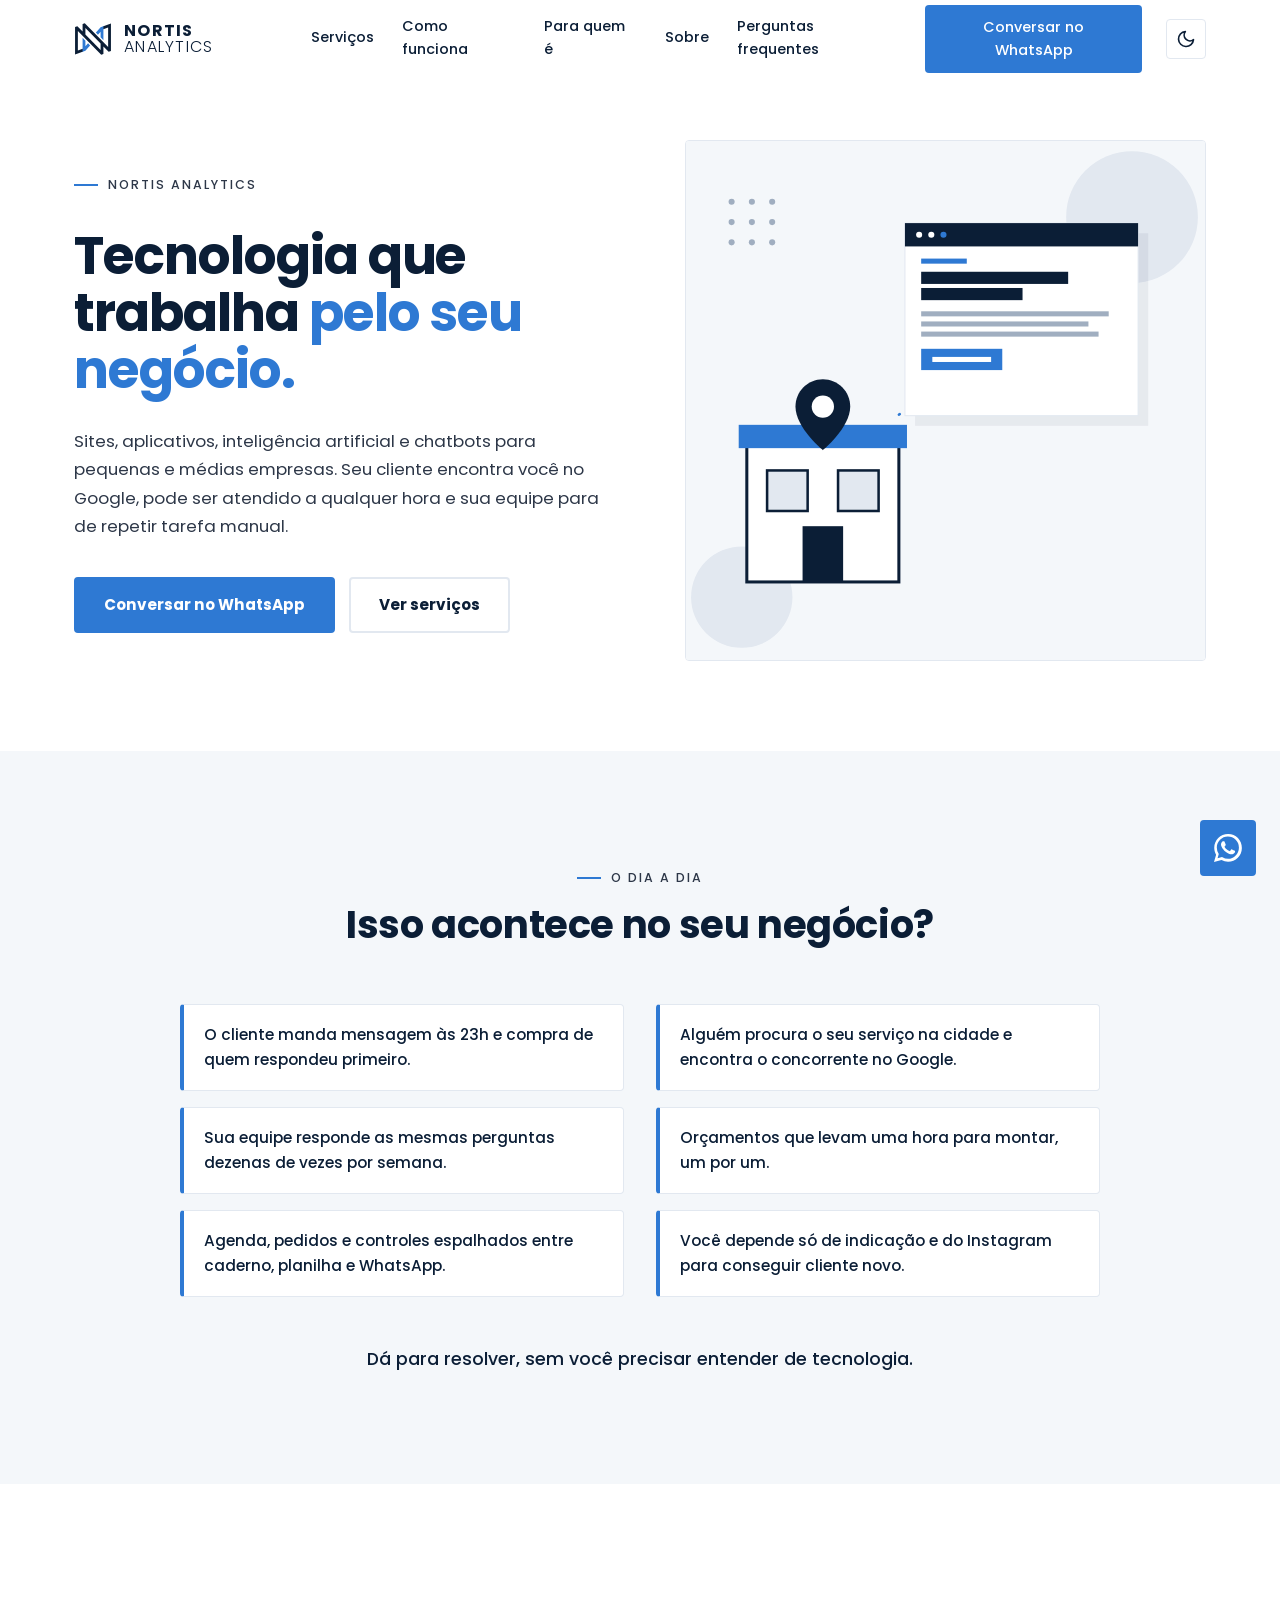
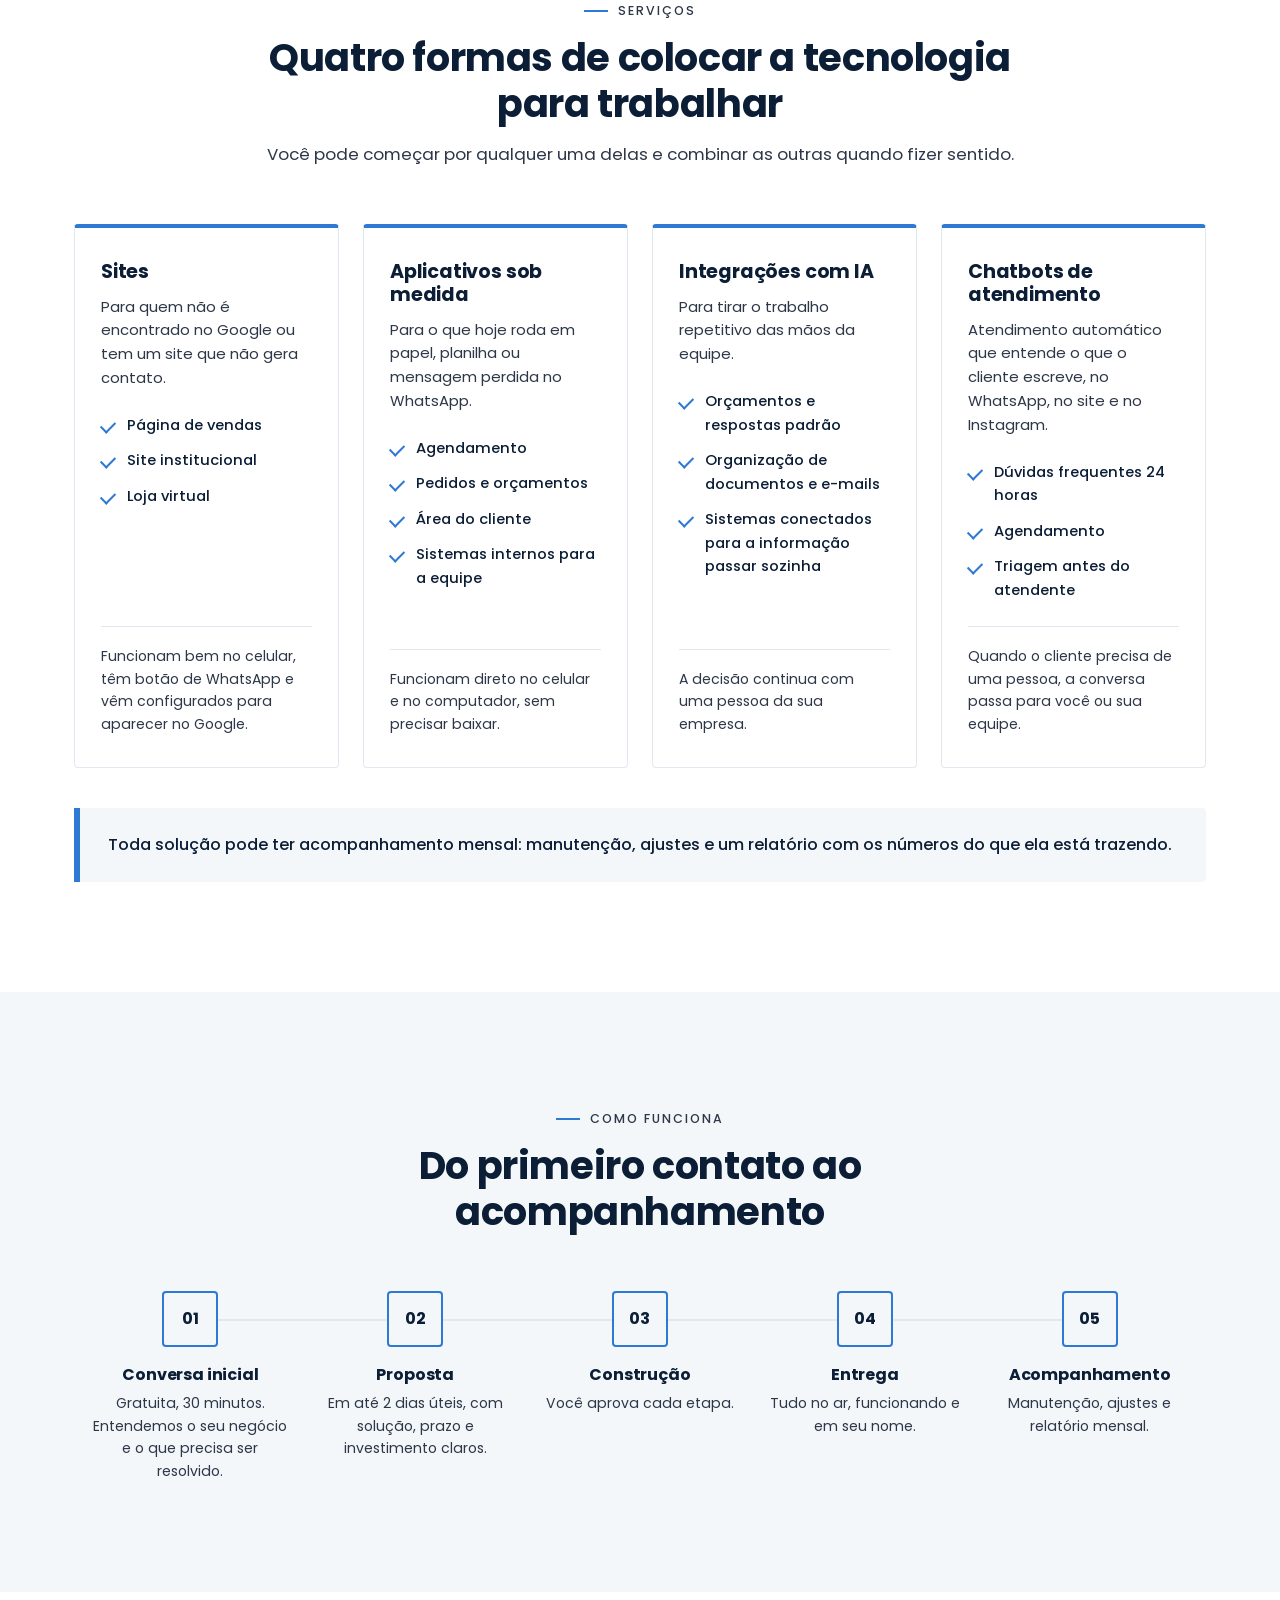
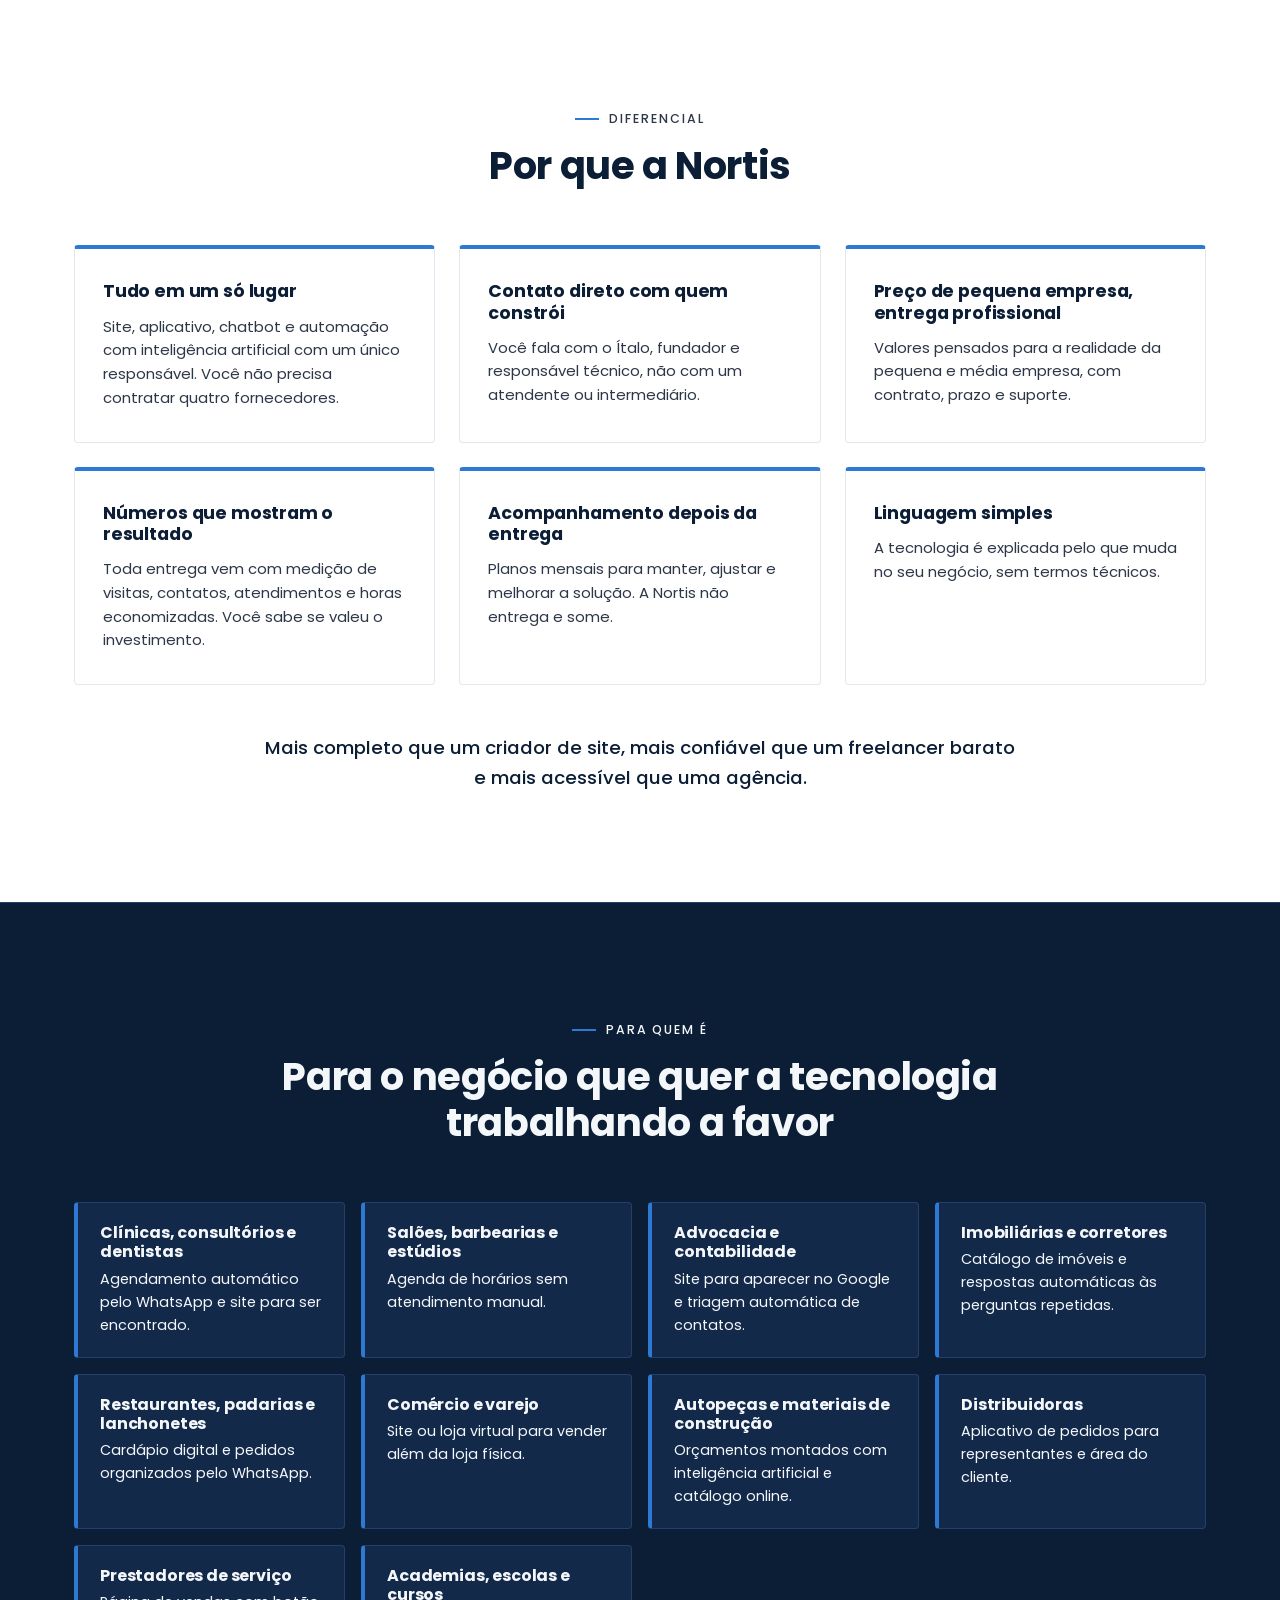
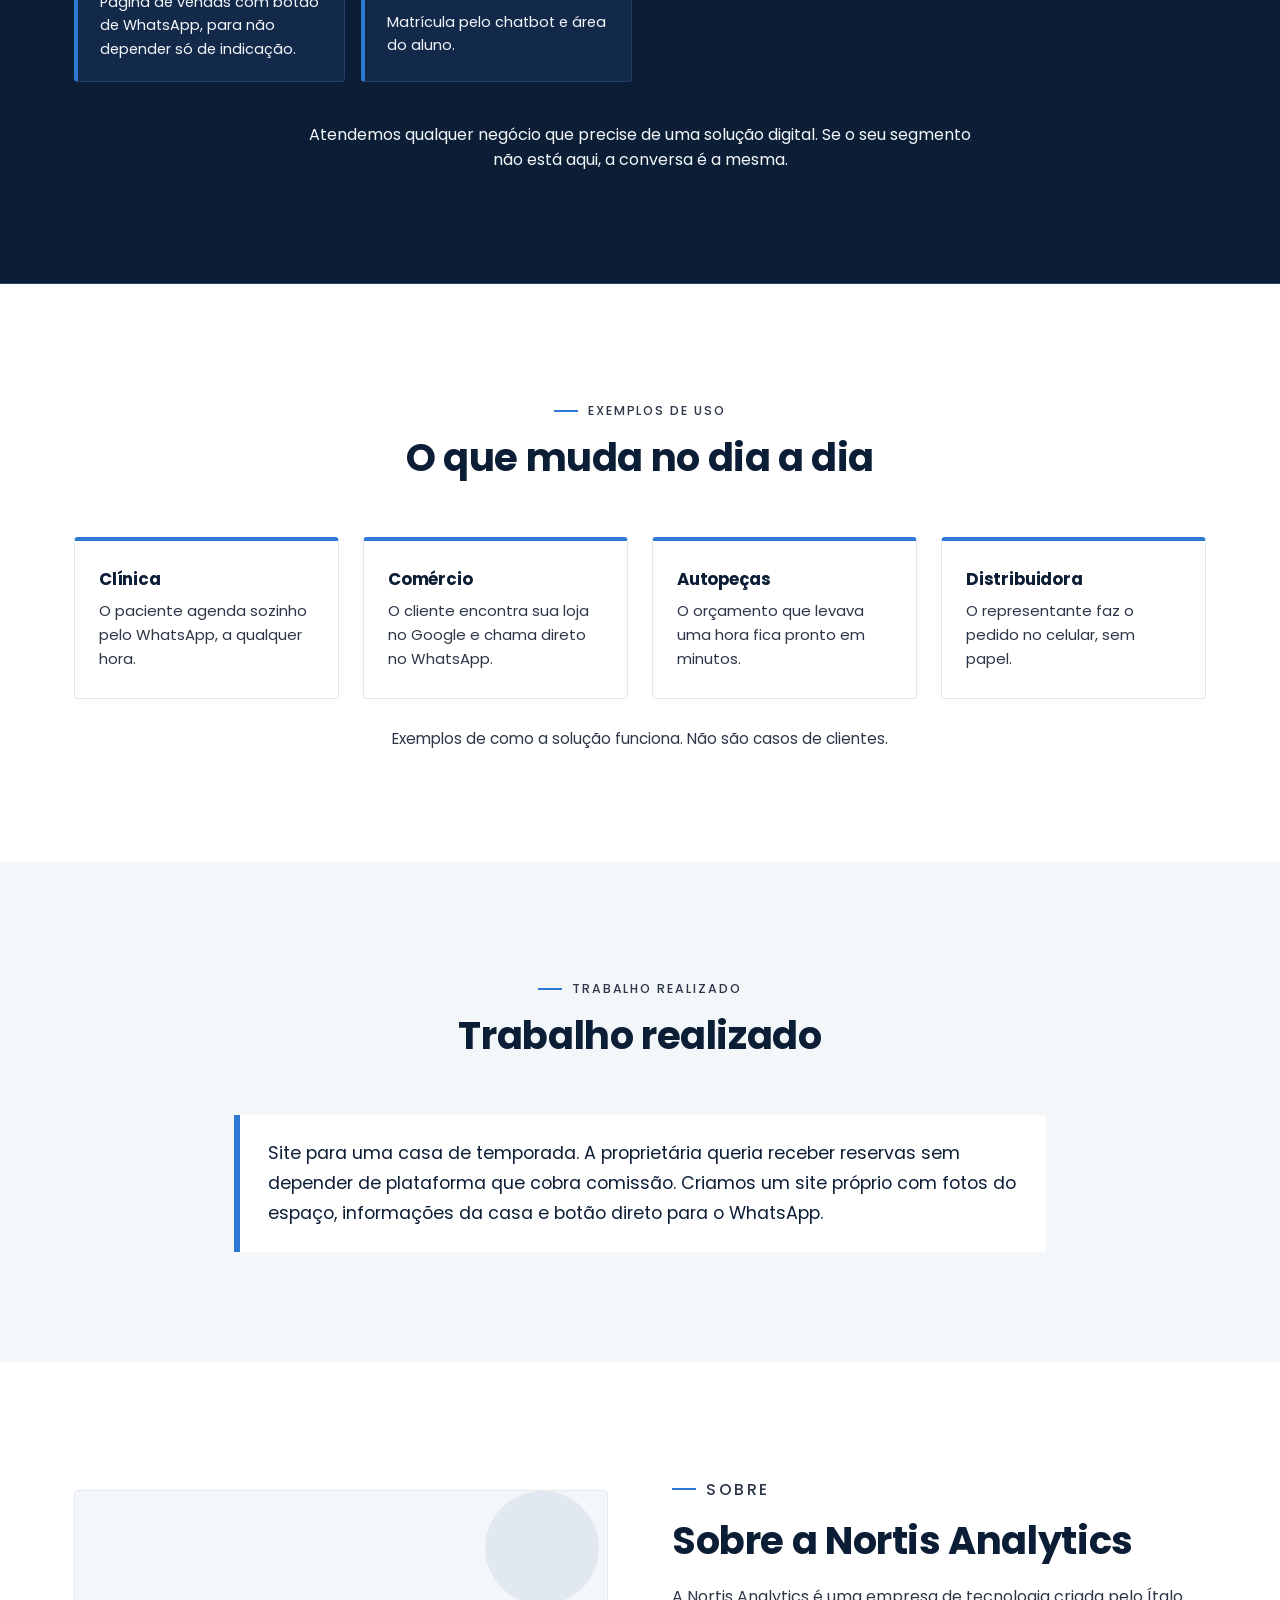
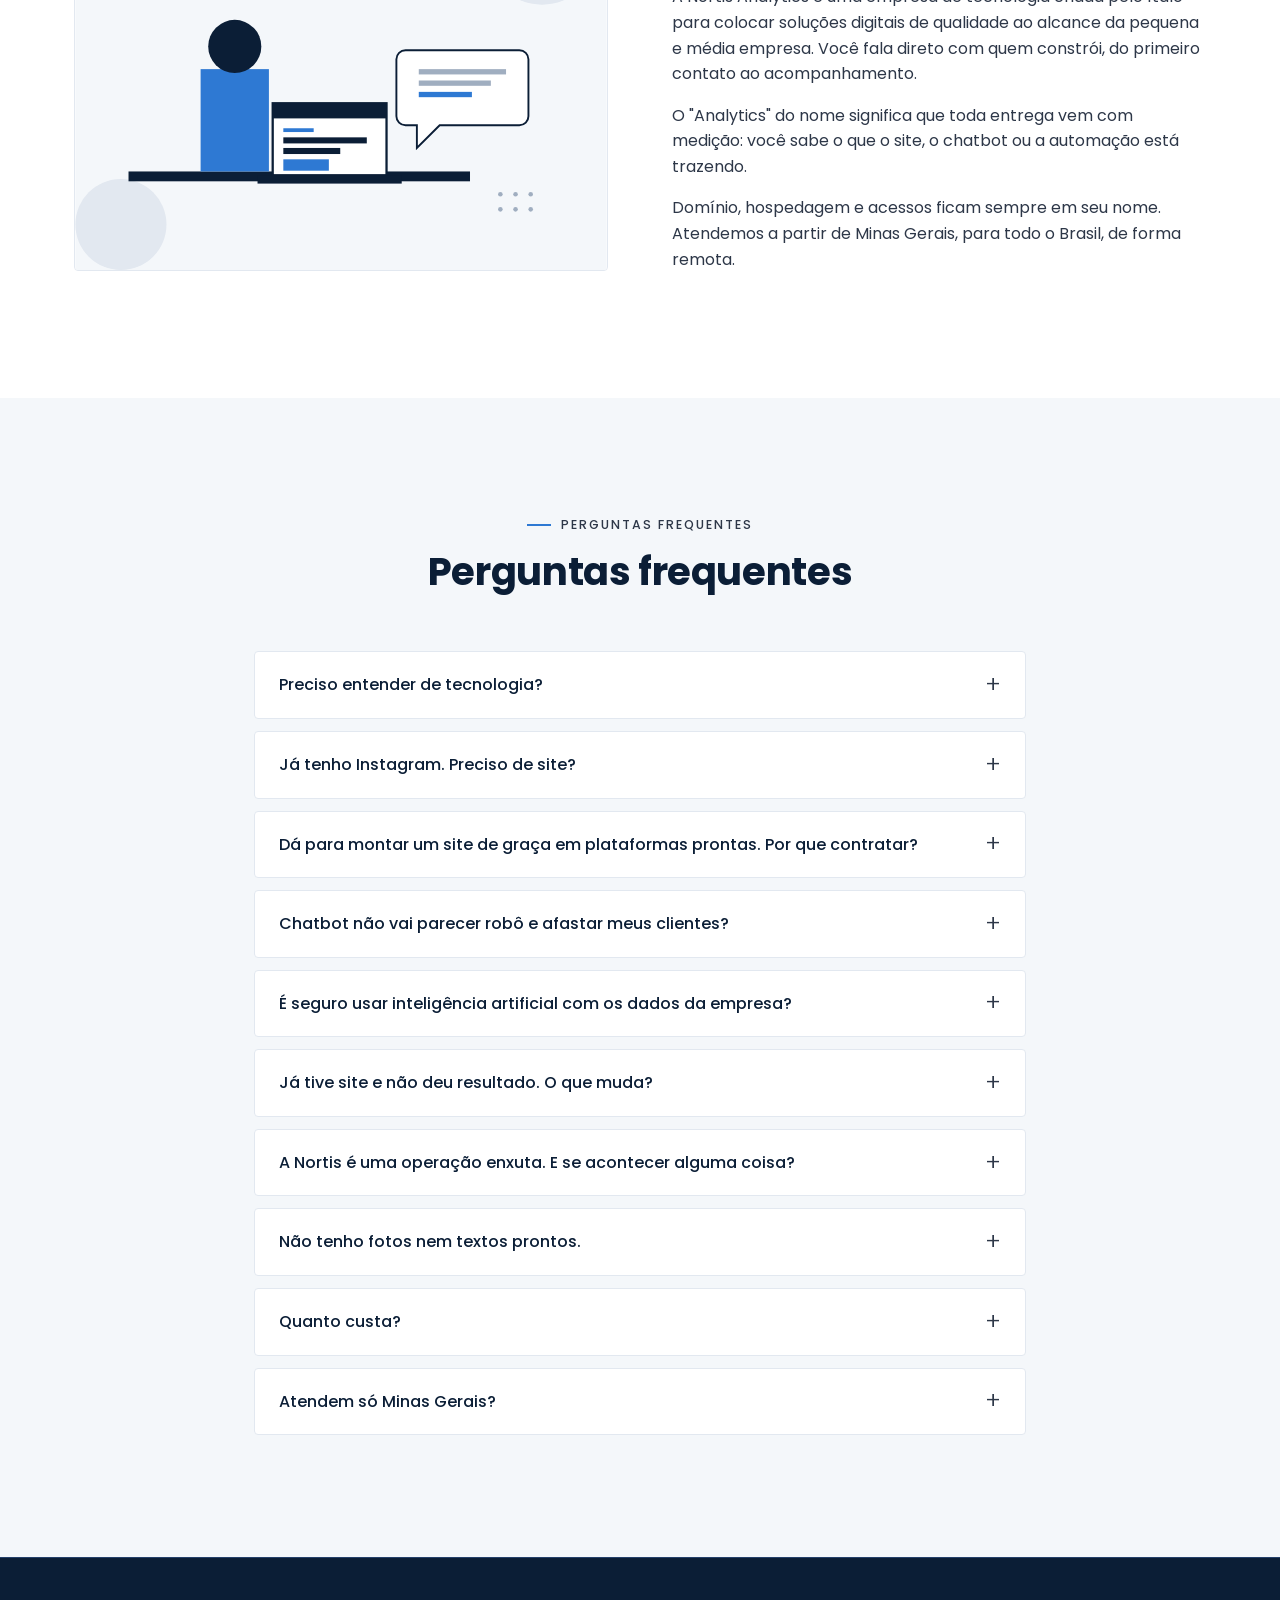
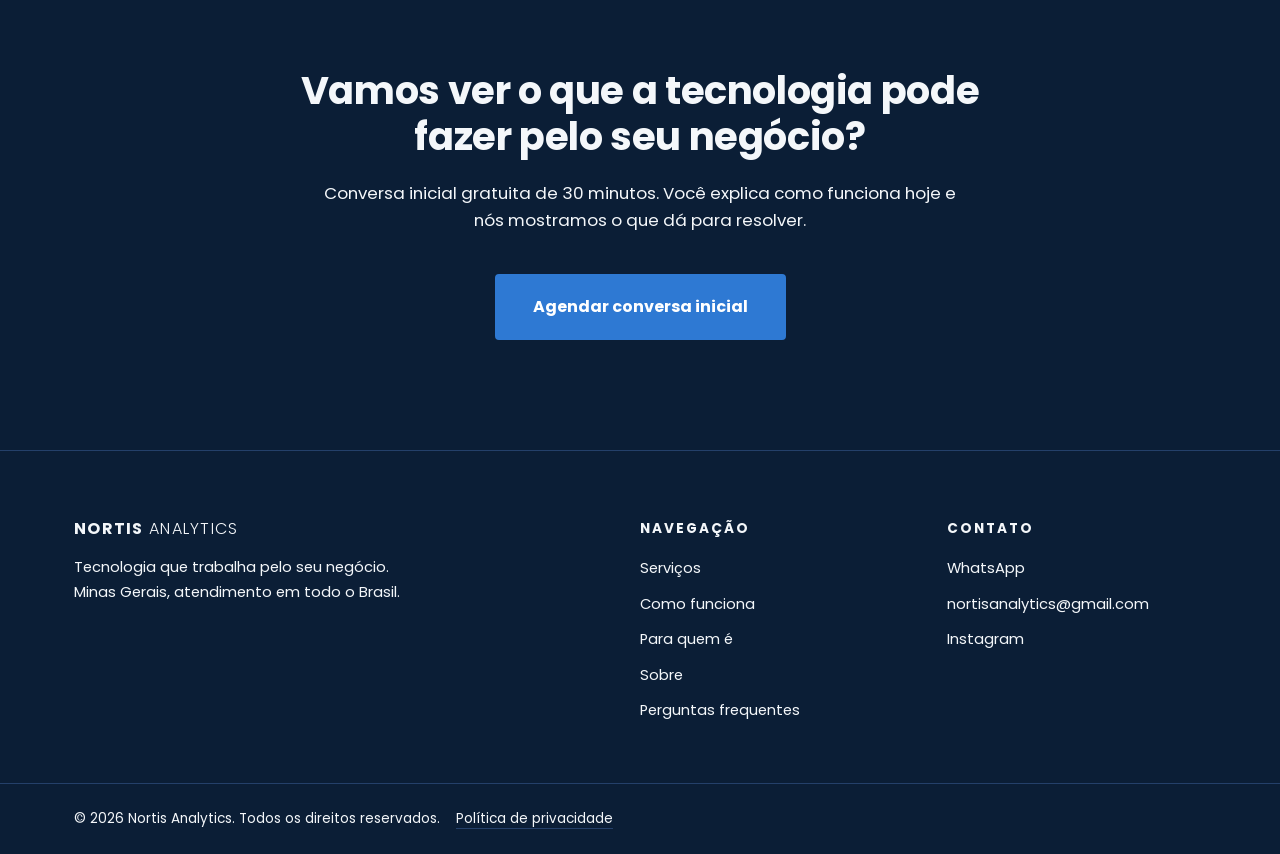
==== commit 7b2bfbd9: "Adapta o site ao novo posicionamento da Nortis Analytics - Reescreve a página inicial com a estrutur" ====
--- a/index.html
+++ b/index.html
@@ -1,214 +1,249 @@
 <!DOCTYPE html>
-<html lang="pt-BR">
+<html lang="pt-BR" data-theme="light">
 <head>
 <meta charset="UTF-8" />
 <meta name="viewport" content="width=device-width, initial-scale=1.0" />
-<title>Nortis Analytics — Sites para Pequenas e Médias Empresas</title>
-<meta name="description" content="Criamos sites profissionais para padarias, autopeças, clínicas, escritórios de advocacia, imobiliárias e outros negócios locais que precisam de presença digital que realmente traz clientes." />
+<title>Nortis Analytics | Sites, aplicativos, IA e chatbots para pequenas e médias empresas</title>
+<meta name="description" content="Sites, aplicativos, integrações com inteligência artificial e chatbots de atendimento para pequenas e médias empresas. Tecnologia que trabalha pelo seu negócio, com medição do que cada solução traz." />
 <meta name="author" content="Nortis Analytics" />
-<meta property="og:title" content="Nortis Analytics — Presença digital que traz clientes, não só visitas" />
-<meta property="og:description" content="Sites profissionais para pequenas e médias empresas, com acompanhamento de quem constrói do início ao fim." />
+<meta name="theme-color" content="#FFFFFF" id="metaThemeColor" />
+<meta property="og:locale" content="pt_BR" />
+<meta property="og:site_name" content="Nortis Analytics" />
+<meta property="og:title" content="Nortis Analytics | Tecnologia que trabalha pelo seu negócio" />
+<meta property="og:description" content="Sites, aplicativos, integrações com inteligência artificial e chatbots de atendimento para pequenas e médias empresas. Tecnologia que trabalha pelo seu negócio, com medição do que cada solução traz." />
 <meta property="og:type" content="website" />
 <meta property="og:url" content="https://www.nortisanalytics.com.br/" />
-<meta property="og:image" content="https://www.nortisanalytics.com.br/assets/images/hero-illustration.svg" />
+<meta property="og:image" content="https://www.nortisanalytics.com.br/assets/images/og-image.png" />
+<meta property="og:image:width" content="1200" />
+<meta property="og:image:height" content="630" />
+<meta property="og:image:alt" content="Nortis Analytics: tecnologia que trabalha pelo seu negócio" />
+<meta name="twitter:card" content="summary_large_image" />
+<meta name="twitter:image" content="https://www.nortisanalytics.com.br/assets/images/og-image.png" />
+<!-- ATIVAR: <meta name="google-site-verification" content="CODIGO"> -->
 <link rel="canonical" href="https://www.nortisanalytics.com.br/" />
+<link rel="icon" href="favicon.ico" sizes="48x48">
+<link rel="icon" href="assets/images/favicon.svg" type="image/svg+xml">
+<link rel="apple-touch-icon" href="assets/images/apple-touch-icon.png">
+<script>
+  // Aplica o tema antes da renderização para evitar o piscar
+  (function(){
+    var theme;
+    try { theme = localStorage.getItem('nortis-theme'); } catch (e) {}
+    if (theme !== 'dark' && theme !== 'light'){
+      theme = (window.matchMedia && window.matchMedia('(prefers-color-scheme: dark)').matches) ? 'dark' : 'light';
+    }
+    document.documentElement.setAttribute('data-theme', theme);
+    document.getElementById('metaThemeColor').setAttribute('content', theme === 'dark' ? '#0B1E36' : '#FFFFFF');
+  })();
+</script>
 <script type="application/ld+json">
 {
   "@context": "https://schema.org",
-  "@type": "ProfessionalService",
-  "name": "Nortis Analytics",
-  "description": "Criação de sites profissionais para pequenas e médias empresas, com foco em presença digital que gera clientes.",
-  "url": "https://www.nortisanalytics.com.br/",
-  "areaServed": "BR",
-  "address": {
-    "@type": "PostalAddress",
-    "addressRegion": "MG",
-    "addressCountry": "BR"
-  }
+  "@graph": [
+    {
+      "@type": "ProfessionalService",
+      "@id": "https://www.nortisanalytics.com.br/#empresa",
+      "name": "Nortis Analytics",
+      "slogan": "Tecnologia que trabalha pelo seu negócio.",
+      "description": "Empresa de tecnologia que cria sites, aplicativos, integrações com inteligência artificial e chatbots de atendimento para pequenas e médias empresas, com medição do que cada solução traz.",
+      "url": "https://www.nortisanalytics.com.br/",
+      "logo": "https://www.nortisanalytics.com.br/assets/images/logo-mark-512.png",
+      "image": "https://www.nortisanalytics.com.br/assets/images/hero-illustration.svg",
+      "email": "nortisanalytics@gmail.com",
+      "telephone": "+55-31-92006-6820",
+      "areaServed": { "@type": "Country", "name": "Brasil" },
+      "address": {
+        "@type": "PostalAddress",
+        "addressRegion": "MG",
+        "addressCountry": "BR"
+      },
+      "founder": { "@type": "Person", "name": "Ítalo" },
+      "sameAs": ["https://www.instagram.com/nortisanalytics"],
+      "knowsAbout": ["Criação de sites", "Aplicativos sob medida", "Integrações com inteligência artificial", "Chatbots de atendimento"],
+      "hasOfferCatalog": {
+        "@type": "OfferCatalog",
+        "name": "Serviços da Nortis Analytics",
+        "itemListElement": [
+          { "@type": "Offer", "itemOffered": { "@type": "Service", "name": "Sites", "description": "Página de vendas, site institucional e loja virtual, que funcionam bem no celular, com botão de WhatsApp e configuração para aparecer no Google." } },
+          { "@type": "Offer", "itemOffered": { "@type": "Service", "name": "Aplicativos sob medida", "description": "Aplicativos que funcionam direto no celular e no computador, sem precisar baixar, para agendamento, pedidos, orçamentos e área do cliente." } },
+          { "@type": "Offer", "itemOffered": { "@type": "Service", "name": "Integrações com inteligência artificial", "description": "Automação de orçamentos, respostas padrão, organização de documentos e conexão entre os sistemas que a empresa já usa." } },
+          { "@type": "Offer", "itemOffered": { "@type": "Service", "name": "Chatbots de atendimento", "description": "Atendimento automático no WhatsApp, no site e no Instagram para dúvidas frequentes, agendamento e triagem antes do atendente." } }
+        ]
+      }
+    },
+    {
+      "@type": "WebSite",
+      "@id": "https://www.nortisanalytics.com.br/#site",
+      "name": "Nortis Analytics",
+      "url": "https://www.nortisanalytics.com.br/",
+      "inLanguage": "pt-BR",
+      "publisher": { "@id": "https://www.nortisanalytics.com.br/#empresa" }
+    },
+    {
+      "@type": "FAQPage",
+      "@id": "https://www.nortisanalytics.com.br/#faq",
+      "mainEntity": [
+        { "@type": "Question", "name": "Preciso entender de tecnologia?", "acceptedAnswer": { "@type": "Answer", "text": "Não. Você participa da conversa inicial e aprova cada etapa. O resto fica com a gente, e explicamos tudo sem termos técnicos." } },
+        { "@type": "Question", "name": "Já tenho Instagram. Preciso de site?", "acceptedAnswer": { "@type": "Answer", "text": "O Instagram é ótimo para relacionamento, mas quem procura o seu serviço no Google não encontra o seu perfil. E o perfil não é seu: uma mudança na plataforma ou uma conta bloqueada pode levar tudo embora. O site é um endereço que é seu e trabalha junto com o Instagram." } },
+        { "@type": "Question", "name": "Dá para montar um site de graça em plataformas prontas. Por que contratar?", "acceptedAnswer": { "@type": "Answer", "text": "Dá, e para algumas empresas isso basta. A questão é o seu tempo: montar, escrever, configurar para aparecer no Google e manter atualizado. Nós entregamos pronto, pensado para trazer cliente, e cuidamos da manutenção. Você continua focado no negócio." } },
+        { "@type": "Question", "name": "Chatbot não vai parecer robô e afastar meus clientes?", "acceptedAnswer": { "@type": "Answer", "text": "Esse risco existe quando o atendimento automático é mal configurado. O chatbot que montamos responde as perguntas repetitivas, como horário, preço e agendamento, e passa para você ou sua equipe sempre que o cliente precisa falar com uma pessoa. O cliente tem resposta mesmo fora do horário, em vez de ficar esperando." } },
+        { "@type": "Question", "name": "É seguro usar inteligência artificial com os dados da empresa?", "acceptedAnswer": { "@type": "Answer", "text": "Faz sentido ter esse cuidado. Você decide exatamente quais informações a inteligência artificial usa. Trabalhamos sob contrato de confidencialidade e dentro da LGPD. A IA entra para tirar trabalho manual do caminho, e as decisões continuam com você." } },
+        { "@type": "Question", "name": "Já tive site e não deu resultado. O que muda?", "acceptedAnswer": { "@type": "Answer", "text": "Isso é comum quando o site é só uma vitrine parada. A diferença está em pensar o site para gerar contato, com WhatsApp em destaque e configuração para aparecer no Google, e em medir o que ele traz. Com o acompanhamento mensal, ajustamos o que não estiver funcionando." } },
+        { "@type": "Question", "name": "A Nortis é uma operação enxuta. E se acontecer alguma coisa?", "acceptedAnswer": { "@type": "Answer", "text": "Pergunta justa. Por isso domínio, hospedagem e acessos ficam sempre em seu nome. Você é dono do que foi construído. E uma operação enxuta significa falar direto com quem faz, sem intermediário." } },
+        { "@type": "Question", "name": "Não tenho fotos nem textos prontos.", "acceptedAnswer": { "@type": "Answer", "text": "Sem problema. Podemos escrever os textos, com um acréscimo informado na proposta, e orientar como tirar boas fotos com o celular. Muitos projetos começam assim." } },
+        { "@type": "Question", "name": "Quanto custa?", "acceptedAnswer": { "@type": "Answer", "text": "Depende do que precisa ser resolvido. Depois da conversa inicial, você recebe em até 2 dias úteis uma proposta com solução, prazo e investimento claros. Custos de terceiros, como domínio e hospedagem, aparecem separados. Dá para começar por uma versão menor e crescer depois." } },
+        { "@type": "Question", "name": "Atendem só Minas Gerais?", "acceptedAnswer": { "@type": "Answer", "text": "Estamos em Minas Gerais, mas atendemos empresas de todo o Brasil, de forma remota." } }
+      ]
+    }
+  ]
 }
 </script>
-<link rel="preconnect" href="https://fonts.googleapis.com">
-<link rel="preconnect" href="https://fonts.gstatic.com" crossorigin>
-<link href="https://fonts.googleapis.com/css2?family=Montserrat:wght@400;600;800&display=swap" rel="stylesheet">
+<link rel="preload" href="assets/fonts/poppins-latin-400-normal.woff2" as="font" type="font/woff2" crossorigin>
 <link rel="stylesheet" href="css/style.css" />
+<!-- ATIVAR: Cloudflare Web Analytics (trocar SEU_TOKEN e remover o comentário)
+<script defer src="https://static.cloudflareinsights.com/beacon.min.js" data-cf-beacon='{"token": "SEU_TOKEN"}'></script>
+-->
 </head>
 <body>
 
 <header class="header" id="header">
   <div class="container header-inner">
     <a href="#top" class="logo">
-      <img src="assets/images/logo-mark.png" alt="Nortis Analytics" class="logo-img" />
-      <span class="logo-text">Nortis<strong>Analytics</strong></span>
+      <img src="assets/images/logo-mark.svg" alt="Nortis Analytics" class="logo-img illus-light" />
+      <img src="assets/images/logo-mark-dark.svg" alt="" aria-hidden="true" class="logo-img illus-dark" />
+      <span class="logo-text"><strong>NORTIS</strong> ANALYTICS</span>
     </a>
     <nav class="nav" id="nav">
-      <a href="#top">Início</a>
-      <a href="#solucoes">Serviços</a>
-      <a href="#processo">Como Funciona</a>
-      <a href="#faq">FAQ</a>
-      <a href="#contato">Contato</a>
-      <a href="#contato" class="btn btn-primary btn-sm">Agendar Reunião</a>
+      <a href="#servicos">Serviços</a>
+      <a href="#como-funciona">Como funciona</a>
+      <a href="#para-quem">Para quem é</a>
+      <a href="#sobre">Sobre</a>
+      <a href="#faq">Perguntas frequentes</a>
+      <a href="whatsapp.html" target="_blank" rel="noopener" class="btn btn-primary btn-sm">Conversar no WhatsApp</a>
     </nav>
-    <button class="menu-toggle" id="menuToggle" aria-label="Abrir menu">
-      <span></span><span></span><span></span>
-    </button>
+    <div class="header-actions">
+      <button class="theme-toggle" id="themeToggle" type="button" aria-label="Ativar tema escuro" aria-pressed="false">
+        <svg class="icon-moon" viewBox="0 0 24 24" width="20" height="20" fill="none" stroke="currentColor" stroke-width="2" stroke-linecap="round" stroke-linejoin="round" aria-hidden="true"><path d="M21 12.8A9 9 0 1 1 11.2 3a7 7 0 0 0 9.8 9.8Z"/></svg>
+        <svg class="icon-sun" viewBox="0 0 24 24" width="20" height="20" fill="none" stroke="currentColor" stroke-width="2" stroke-linecap="round" stroke-linejoin="round" aria-hidden="true"><circle cx="12" cy="12" r="4"/><path d="M12 2v2M12 20v2M4.9 4.9l1.4 1.4M17.7 17.7l1.4 1.4M2 12h2M20 12h2M4.9 19.1l1.4-1.4M17.7 6.3l1.4-1.4"/></svg>
+      </button>
+      <button class="menu-toggle" id="menuToggle" type="button" aria-label="Abrir menu">
+        <span></span><span></span><span></span>
+      </button>
+    </div>
   </div>
 </header>
 
 <main id="top">
 
-  <!-- HERO -->
+  <!-- TOPO -->
   <section class="hero">
     <div class="container hero-grid">
       <div class="hero-content">
         <p class="eyebrow">Nortis Analytics</p>
-        <h1>Presença digital que traz <span class="accent">clientes, não só visitas</span></h1>
-        <p class="hero-text">Se o seu cliente pesquisa no Google, olha o Instagram e não encontra nada que passe confiança, ele compra do concorrente. Construímos o site que faz sua empresa parecer — e ser — a escolha certa, sem você precisar entender nada de tecnologia.</p>
+        <h1>Tecnologia que trabalha <span class="accent">pelo seu negócio.</span></h1>
+        <p class="hero-text">Sites, aplicativos, inteligência artificial e chatbots para pequenas e médias empresas. Seu cliente encontra você no Google, pode ser atendido a qualquer hora e sua equipe para de repetir tarefa manual.</p>
         <div class="hero-cta">
-          <a href="#contato" class="btn btn-primary">Agendar Reunião de Descoberta Gratuita</a>
-          <a href="#solucoes" class="btn btn-outline">Ver Serviços e Preços</a>
+          <a href="whatsapp.html" target="_blank" rel="noopener" class="btn btn-primary">Conversar no WhatsApp</a>
+          <a href="#servicos" class="btn btn-outline">Ver serviços</a>
         </div>
       </div>
       <div class="hero-visual">
-        <img src="assets/images/hero-illustration.svg" alt="Ilustração de um site profissional representando a presença digital de um negócio local" />
-      </div>
-    </div>
-  </section>
-
-  <!-- MENSAGEM CENTRAL -->
-  <section class="central-message">
-    <div class="container">
-      <p class="central-text">
-        Não ajudamos empresas a ter <em>mais um site</em>.<br/>
-        Ajudamos empresas a ter um site que <strong>traz cliente de verdade</strong>.
-      </p>
-    </div>
-  </section>
-
-  <!-- DORES -->
-  <section class="section" id="dores">
-    <div class="container">
-      <header class="section-head">
-        <p class="eyebrow">Diagnóstico</p>
-        <h2>Você se identifica com alguma destas situações?</h2>
+        <img src="assets/images/hero-illustration.svg" alt="Ilustração de uma loja conectada a um site, representando um negócio local no digital" class="illus illus-light" />
+        <img src="assets/images/hero-illustration-dark.svg" alt="" aria-hidden="true" class="illus illus-dark" />
+      </div>
+    </div>
+  </section>
+
+  <!-- DOR -->
+  <section class="section section-alt" id="dor">
+    <div class="container">
+      <header class="section-head">
+        <p class="eyebrow">O dia a dia</p>
+        <h2>Isso acontece no seu negócio?</h2>
       </header>
       <ul class="pain-list">
-        <li>Quando alguém pesquisa sua empresa no Google, não encontra nada — ou só um perfil de Instagram parado há meses.</li>
-        <li>Seu concorrente aparece primeiro na busca, mesmo vendendo pior do que você.</li>
-        <li>O cliente pede o link do site e você manda o número do WhatsApp.</li>
-        <li>Já perdeu orçamento para quem simplesmente parecia mais profissional online.</li>
-        <li>O site que você tem foi feito há anos, não abre direito no celular ou ninguém sabe mais mexer nele.</li>
-        <li>Hoje você depende só de indicação e das redes sociais para conseguir cliente novo.</li>
+        <li>O cliente manda mensagem às 23h e compra de quem respondeu primeiro.</li>
+        <li>Alguém procura o seu serviço na cidade e encontra o concorrente no Google.</li>
+        <li>Sua equipe responde as mesmas perguntas dezenas de vezes por semana.</li>
+        <li>Orçamentos que levam uma hora para montar, um por um.</li>
+        <li>Agenda, pedidos e controles espalhados entre caderno, planilha e WhatsApp.</li>
+        <li>Você depende só de indicação e do Instagram para conseguir cliente novo.</li>
       </ul>
-      <p class="pain-footer">Se você se identificou com algum desses pontos, dá para resolver — e não precisa ser caro nem complicado.</p>
+      <p class="pain-footer">Dá para resolver, sem você precisar entender de tecnologia.</p>
     </div>
   </section>
 
   <!-- SERVIÇOS -->
-  <section class="section section-alt" id="solucoes">
+  <section class="section" id="servicos">
     <div class="container">
       <header class="section-head">
         <p class="eyebrow">Serviços</p>
-        <h2>Sites que fazem sua empresa vender mais</h2>
-      </header>
-      <div class="grid grid-2">
-        <article class="card">
-          <div class="card-num">01</div>
-          <h3>Site de Vendas</h3>
-          <p>Uma página direta ao ponto, feita para converter quem já está pronto para comprar ou pedir orçamento. Ideal para quem precisa entrar no ar rápido.</p>
-          <p class="card-price">R$ 1.200 a R$ 2.500</p>
+        <h2>Quatro formas de colocar a tecnologia para trabalhar</h2>
+        <p class="section-sub">Você pode começar por qualquer uma delas e combinar as outras quando fizer sentido.</p>
+      </header>
+      <div class="grid grid-4">
+        <article class="service-card">
+          <h3>Sites</h3>
+          <p class="service-problem">Para quem não é encontrado no Google ou tem um site que não gera contato.</p>
+          <ul class="check-list">
+            <li>Página de vendas</li>
+            <li>Site institucional</li>
+            <li>Loja virtual</li>
+          </ul>
+          <p class="service-note">Funcionam bem no celular, têm botão de WhatsApp e vêm configurados para aparecer no Google.</p>
         </article>
-        <article class="card">
-          <div class="card-num">02</div>
-          <h3>Site Institucional Completo</h3>
-          <p>Várias páginas — início, sobre, serviços, contato — para empresas que precisam apresentar credibilidade e história com mais profundidade.</p>
-          <p class="card-price">R$ 2.500 a R$ 6.000</p>
+        <article class="service-card">
+          <h3>Aplicativos sob medida</h3>
+          <p class="service-problem">Para o que hoje roda em papel, planilha ou mensagem perdida no WhatsApp.</p>
+          <ul class="check-list">
+            <li>Agendamento</li>
+            <li>Pedidos e orçamentos</li>
+            <li>Área do cliente</li>
+            <li>Sistemas internos para a equipe</li>
+          </ul>
+          <p class="service-note">Funcionam direto no celular e no computador, sem precisar baixar.</p>
         </article>
-      </div>
-    </div>
-  </section>
-
-  <!-- O QUE VOCÊ RECEBE -->
-  <section class="section" id="entregas">
-    <div class="container">
-      <header class="section-head">
-        <p class="eyebrow">O que está incluso</p>
-        <h2>Mais do que um site. Uma presença que gera confiança.</h2>
-      </header>
-      <div class="grid grid-3">
-        <article class="deliver-card">
-          <h3>Estrutura pensada para vender</h3>
+        <article class="service-card">
+          <h3>Integrações com IA</h3>
+          <p class="service-problem">Para tirar o trabalho repetitivo das mãos da equipe.</p>
           <ul class="check-list">
-            <li>Design profissional e responsivo</li>
-            <li>Botão de WhatsApp e formulário de contato</li>
-            <li>Textos escritos para gerar confiança</li>
+            <li>Orçamentos e respostas padrão</li>
+            <li>Organização de documentos e e-mails</li>
+            <li>Sistemas conectados para a informação passar sozinha</li>
           </ul>
+          <p class="service-note">A decisão continua com uma pessoa da sua empresa.</p>
         </article>
-        <article class="deliver-card">
-          <h3>Sem enrolação técnica</h3>
+        <article class="service-card">
+          <h3>Chatbots de atendimento</h3>
+          <p class="service-problem">Atendimento automático que entende o que o cliente escreve, no WhatsApp, no site e no Instagram.</p>
           <ul class="check-list">
-            <li>Domínio e hospedagem no seu nome</li>
-            <li>Duas rodadas de revisão incluídas</li>
-            <li>Suporte direto com quem construiu o site</li>
+            <li>Dúvidas frequentes 24 horas</li>
+            <li>Agendamento</li>
+            <li>Triagem antes do atendente</li>
           </ul>
+          <p class="service-note">Quando o cliente precisa de uma pessoa, a conversa passa para você ou sua equipe.</p>
         </article>
-        <article class="deliver-card">
-          <h3>Pronto para crescer</h3>
-          <ul class="check-list">
-            <li>Estrutura preparada para aparecer no Google</li>
-            <li>Evolução contínua possível com plano de manutenção</li>
-            <li>Site no ar em poucas semanas</li>
-          </ul>
-        </article>
-      </div>
-    </div>
-  </section>
-
-  <!-- PROVA SOCIAL -->
-  <section class="section section-alt" id="prova-social">
-    <div class="container">
-      <header class="section-head">
-        <p class="eyebrow">Prova Social</p>
-        <h2>Em breve, os primeiros resultados por aqui</h2>
-        <p class="section-sub">Estamos com os primeiros sites em produção. Assim que forem entregues e no ar, os resultados de cada projeto aparecem nesta seção.</p>
-      </header>
+      </div>
+      <div class="callout">
+        <p>Toda solução pode ter acompanhamento mensal: manutenção, ajustes e um relatório com os números do que ela está trazendo.</p>
+      </div>
     </div>
   </section>
 
   <!-- COMO FUNCIONA -->
-  <section class="section" id="processo">
-    <div class="container">
-      <header class="section-head">
-        <p class="eyebrow">Processo</p>
-        <h2>Um processo simples</h2>
-      </header>
-      <ol class="process process-4">
-        <li><span class="step">01</span><h4>Reunião de Descoberta</h4><p>Gratuita. Avaliamos sua presença digital atual e mostramos o que pode ser feito.</p></li>
-        <li><span class="step">02</span><h4>Proposta Comercial</h4><p>Escopo e valor fechados, sem letra miúda.</p></li>
-        <li><span class="step">03</span><h4>Contrato</h4><p>Domínio e hospedagem já registrados no seu nome.</p></li>
-        <li><span class="step">04</span><h4>Execução</h4><p>Site no ar, com duas rodadas de revisão incluídas.</p></li>
+  <section class="section section-alt" id="como-funciona">
+    <div class="container">
+      <header class="section-head">
+        <p class="eyebrow">Como funciona</p>
+        <h2>Do primeiro contato ao acompanhamento</h2>
+      </header>
+      <ol class="process">
+        <li><span class="step">01</span><h3>Conversa inicial</h3><p>Gratuita, 30 minutos. Entendemos o seu negócio e o que precisa ser resolvido.</p></li>
+        <li><span class="step">02</span><h3>Proposta</h3><p>Em até 2 dias úteis, com solução, prazo e investimento claros.</p></li>
+        <li><span class="step">03</span><h3>Construção</h3><p>Você aprova cada etapa.</p></li>
+        <li><span class="step">04</span><h3>Entrega</h3><p>Tudo no ar, funcionando e em seu nome.</p></li>
+        <li><span class="step">05</span><h3>Acompanhamento</h3><p>Manutenção, ajustes e relatório mensal.</p></li>
       </ol>
-    </div>
-  </section>
-
-  <!-- PARA QUEM É -->
-  <section class="section section-dark" id="paraquem">
-    <div class="container">
-      <header class="section-head section-head-light">
-        <p class="eyebrow">Para quem é</p>
-        <h2>Construímos sites para negócios como o seu</h2>
-      </header>
-      <div class="segments">
-        <span>Padarias</span>
-        <span>Autopeças</span>
-        <span>Materiais de Construção</span>
-        <span>Distribuidoras</span>
-        <span>Clínicas e Consultórios</span>
-        <span>Escritórios de Advocacia</span>
-        <span>Imobiliárias e Corretores</span>
-        <span>Prestadores de Serviço Especializado</span>
-        <span>Salões, Barbearias e Estúdios</span>
-      </div>
-      <p class="segments-text">Se o seu negócio atende clientes que pesquisam antes de comprar, um site bem feito muda o resultado.</p>
     </div>
   </section>
 
@@ -216,56 +251,123 @@
   <section class="section" id="diferencial">
     <div class="container">
       <header class="section-head">
-        <p class="eyebrow">Diferencial Nortis</p>
-        <h2>O que nos diferencia</h2>
-        <p class="section-sub">Não é sobre ter qualquer site no ar. É sobre ter um site que representa sua empresa direito e continua funcionando depois da entrega.</p>
-      </header>
-      <div class="grid grid-3 diff-grid">
-        <div class="diff-card"><h3>Acompanhamento de verdade</h3><p>Freelancer avulso costuma entregar e sumir. Aqui você tem alguém acompanhando, ajustando e respondendo mesmo depois do site estar no ar.</p></div>
-        <div class="diff-card"><h3>Feito sob medida</h3><p>Diferente de ferramentas como Wix ou Canva, seu site é construído para o seu negócio — sem modelo genérico, sem mensalidade de plataforma.</p></div>
-        <div class="diff-card"><h3>Foco em vender, não em postar</h3><p>Agência de marketing genérica pensa em campanha e posts. Aqui o foco é um site que gera confiança e fecha venda.</p></div>
+        <p class="eyebrow">Diferencial</p>
+        <h2>Por que a Nortis</h2>
+      </header>
+      <div class="grid grid-3">
+        <div class="diff-card"><h3>Tudo em um só lugar</h3><p>Site, aplicativo, chatbot e automação com inteligência artificial com um único responsável. Você não precisa contratar quatro fornecedores.</p></div>
+        <div class="diff-card"><h3>Contato direto com quem constrói</h3><p>Você fala com o Ítalo, fundador e responsável técnico, não com um atendente ou intermediário.</p></div>
+        <div class="diff-card"><h3>Preço de pequena empresa, entrega profissional</h3><p>Valores pensados para a realidade da pequena e média empresa, com contrato, prazo e suporte.</p></div>
+        <div class="diff-card"><h3>Números que mostram o resultado</h3><p>Toda entrega vem com medição de visitas, contatos, atendimentos e horas economizadas. Você sabe se valeu o investimento.</p></div>
+        <div class="diff-card"><h3>Acompanhamento depois da entrega</h3><p>Planos mensais para manter, ajustar e melhorar a solução. A Nortis não entrega e some.</p></div>
+        <div class="diff-card"><h3>Linguagem simples</h3><p>A tecnologia é explicada pelo que muda no seu negócio, sem termos técnicos.</p></div>
+      </div>
+      <p class="diff-statement">Mais completo que um criador de site, mais confiável que um freelancer barato e mais acessível que uma agência.</p>
+    </div>
+  </section>
+
+  <!-- PARA QUEM É -->
+  <section class="section section-band" id="para-quem">
+    <div class="container">
+      <header class="section-head">
+        <p class="eyebrow">Para quem é</p>
+        <h2>Para o negócio que quer a tecnologia trabalhando a favor</h2>
+      </header>
+      <div class="segments">
+        <div class="segment-card"><h3>Clínicas, consultórios e dentistas</h3><p>Agendamento automático pelo WhatsApp e site para ser encontrado.</p></div>
+        <div class="segment-card"><h3>Salões, barbearias e estúdios</h3><p>Agenda de horários sem atendimento manual.</p></div>
+        <div class="segment-card"><h3>Advocacia e contabilidade</h3><p>Site para aparecer no Google e triagem automática de contatos.</p></div>
+        <div class="segment-card"><h3>Imobiliárias e corretores</h3><p>Catálogo de imóveis e respostas automáticas às perguntas repetidas.</p></div>
+        <div class="segment-card"><h3>Restaurantes, padarias e lanchonetes</h3><p>Cardápio digital e pedidos organizados pelo WhatsApp.</p></div>
+        <div class="segment-card"><h3>Comércio e varejo</h3><p>Site ou loja virtual para vender além da loja física.</p></div>
+        <div class="segment-card"><h3>Autopeças e materiais de construção</h3><p>Orçamentos montados com inteligência artificial e catálogo online.</p></div>
+        <div class="segment-card"><h3>Distribuidoras</h3><p>Aplicativo de pedidos para representantes e área do cliente.</p></div>
+        <div class="segment-card"><h3>Prestadores de serviço</h3><p>Página de vendas com botão de WhatsApp, para não depender só de indicação.</p></div>
+        <div class="segment-card"><h3>Academias, escolas e cursos</h3><p>Matrícula pelo chatbot e área do aluno.</p></div>
+      </div>
+      <p class="segments-text">Atendemos qualquer negócio que precise de uma solução digital. Se o seu segmento não está aqui, a conversa é a mesma.</p>
+    </div>
+  </section>
+
+  <!-- EXEMPLOS DE USO -->
+  <section class="section" id="exemplos">
+    <div class="container">
+      <header class="section-head">
+        <p class="eyebrow">Exemplos de uso</p>
+        <h2>O que muda no dia a dia</h2>
+      </header>
+      <div class="grid grid-4">
+        <article class="example-card"><h3>Clínica</h3><p>O paciente agenda sozinho pelo WhatsApp, a qualquer hora.</p></article>
+        <article class="example-card"><h3>Comércio</h3><p>O cliente encontra sua loja no Google e chama direto no WhatsApp.</p></article>
+        <article class="example-card"><h3>Autopeças</h3><p>O orçamento que levava uma hora fica pronto em minutos.</p></article>
+        <article class="example-card"><h3>Distribuidora</h3><p>O representante faz o pedido no celular, sem papel.</p></article>
+      </div>
+      <p class="examples-note">Exemplos de como a solução funciona. Não são casos de clientes.</p>
+    </div>
+  </section>
+
+  <!-- TRABALHO REALIZADO -->
+  <section class="section section-alt" id="trabalho">
+    <div class="container work-container">
+      <header class="section-head">
+        <p class="eyebrow">Trabalho realizado</p>
+        <h2>Trabalho realizado</h2>
+      </header>
+      <div class="callout callout-work">
+        <p>Site para uma casa de temporada. A proprietária queria receber reservas sem depender de plataforma que cobra comissão. Criamos um site próprio com fotos do espaço, informações da casa e botão direto para o WhatsApp.</p>
       </div>
     </div>
   </section>
 
   <!-- SOBRE -->
-  <section class="section section-alt" id="sobre">
+  <section class="section" id="sobre">
     <div class="container about-grid">
-      <div class="about-image" style="background-image:url('assets/images/about-illustration.svg')"></div>
+      <div class="about-visual">
+        <!-- ATIVAR FOTO: quando assets/images/italo.jpg (800x1000, 4:5, até 300 KB) estiver no projeto,
+             remova o comentário da linha abaixo e apague as duas <img> da ilustração.
+        <img src="assets/images/italo.jpg" alt="Ítalo, fundador da Nortis Analytics" width="800" height="1000" loading="lazy" class="about-photo" />
+        -->
+        <img src="assets/images/about-illustration.svg" alt="Ilustração de uma pessoa trabalhando no computador ao lado de um balão de conversa" class="illus illus-light" loading="lazy" />
+        <img src="assets/images/about-illustration-dark.svg" alt="" aria-hidden="true" class="illus illus-dark" loading="lazy" />
+      </div>
       <div class="about-content">
         <p class="eyebrow">Sobre</p>
         <h2>Sobre a Nortis Analytics</h2>
-        <p>A Nortis Analytics nasceu para ajudar pequenas e médias empresas a terem uma presença digital que realmente funciona — que aparece no Google, passa confiança e traz cliente novo.</p>
-        <p>Acreditamos que um site só tem valor quando gera contato, orçamento e venda. Não trabalhamos com modelos genéricos nem deixamos o cliente sozinho depois da entrega.</p>
-        <p>Cuidamos de cada projeto do início ao fim — do domínio no seu nome até o suporte depois do site estar no ar. Atuamos a partir de Minas Gerais, atendendo empresas de todo o Brasil de forma remota.</p>
-      </div>
-    </div>
-  </section>
-
-  <!-- FAQ -->
-  <section class="section" id="faq">
+        <p>A Nortis Analytics é uma empresa de tecnologia criada pelo Ítalo para colocar soluções digitais de qualidade ao alcance da pequena e média empresa. Você fala direto com quem constrói, do primeiro contato ao acompanhamento.</p>
+        <p>O "Analytics" do nome significa que toda entrega vem com medição: você sabe o que o site, o chatbot ou a automação está trazendo.</p>
+        <p>Domínio, hospedagem e acessos ficam sempre em seu nome. Atendemos a partir de Minas Gerais, para todo o Brasil, de forma remota.</p>
+      </div>
+    </div>
+  </section>
+
+  <!-- PERGUNTAS FREQUENTES -->
+  <section class="section section-alt" id="faq">
     <div class="container faq-container">
       <header class="section-head">
-        <p class="eyebrow">FAQ</p>
+        <p class="eyebrow">Perguntas frequentes</p>
         <h2>Perguntas frequentes</h2>
       </header>
       <div class="faq">
-        <details><summary>Preciso entender de tecnologia?</summary><p>Não. Cuidamos de tudo do início ao fim. Você só precisa aprovar o conteúdo e o design.</p></details>
-        <details><summary>Quanto tempo leva para o site ficar pronto?</summary><p>Depende do escopo, mas a maioria dos projetos fica pronta em poucas semanas após o início.</p></details>
-        <details><summary>O domínio e a hospedagem ficam no meu nome?</summary><p>Sim. Registramos tudo em nome da sua empresa, para você ter controle total sobre o seu site.</p></details>
-        <details><summary>Quantas revisões estão incluídas?</summary><p>Duas rodadas de revisão fazem parte de todos os projetos. Depois da entrega, você ainda tem 10 dias para pedir ajustes sem custo adicional.</p></details>
-        <details><summary>Preciso ter fotos e textos prontos?</summary><p>Não necessariamente. Podemos ajudar a organizar o conteúdo — o ideal é ter ao menos uma ideia do que você quer comunicar.</p></details>
-        <details><summary>Atendem apenas Minas Gerais?</summary><p>Atuamos a partir de Minas Gerais, mas atendemos empresas de todo o Brasil, de forma remota.</p></details>
-      </div>
-    </div>
-  </section>
-
-  <!-- CTA FINAL -->
+        <details><summary>Preciso entender de tecnologia?</summary><p>Não. Você participa da conversa inicial e aprova cada etapa. O resto fica com a gente, e explicamos tudo sem termos técnicos.</p></details>
+        <details><summary>Já tenho Instagram. Preciso de site?</summary><p>O Instagram é ótimo para relacionamento, mas quem procura o seu serviço no Google não encontra o seu perfil. E o perfil não é seu: uma mudança na plataforma ou uma conta bloqueada pode levar tudo embora. O site é um endereço que é seu e trabalha junto com o Instagram.</p></details>
+        <details><summary>Dá para montar um site de graça em plataformas prontas. Por que contratar?</summary><p>Dá, e para algumas empresas isso basta. A questão é o seu tempo: montar, escrever, configurar para aparecer no Google e manter atualizado. Nós entregamos pronto, pensado para trazer cliente, e cuidamos da manutenção. Você continua focado no negócio.</p></details>
+        <details><summary>Chatbot não vai parecer robô e afastar meus clientes?</summary><p>Esse risco existe quando o atendimento automático é mal configurado. O chatbot que montamos responde as perguntas repetitivas, como horário, preço e agendamento, e passa para você ou sua equipe sempre que o cliente precisa falar com uma pessoa. O cliente tem resposta mesmo fora do horário, em vez de ficar esperando.</p></details>
+        <details><summary>É seguro usar inteligência artificial com os dados da empresa?</summary><p>Faz sentido ter esse cuidado. Você decide exatamente quais informações a inteligência artificial usa. Trabalhamos sob contrato de confidencialidade e dentro da LGPD. A IA entra para tirar trabalho manual do caminho, e as decisões continuam com você.</p></details>
+        <details><summary>Já tive site e não deu resultado. O que muda?</summary><p>Isso é comum quando o site é só uma vitrine parada. A diferença está em pensar o site para gerar contato, com WhatsApp em destaque e configuração para aparecer no Google, e em medir o que ele traz. Com o acompanhamento mensal, ajustamos o que não estiver funcionando.</p></details>
+        <details><summary>A Nortis é uma operação enxuta. E se acontecer alguma coisa?</summary><p>Pergunta justa. Por isso domínio, hospedagem e acessos ficam sempre em seu nome. Você é dono do que foi construído. E uma operação enxuta significa falar direto com quem faz, sem intermediário.</p></details>
+        <details><summary>Não tenho fotos nem textos prontos.</summary><p>Sem problema. Podemos escrever os textos, com um acréscimo informado na proposta, e orientar como tirar boas fotos com o celular. Muitos projetos começam assim.</p></details>
+        <details><summary>Quanto custa?</summary><p>Depende do que precisa ser resolvido. Depois da conversa inicial, você recebe em até 2 dias úteis uma proposta com solução, prazo e investimento claros. Custos de terceiros, como domínio e hospedagem, aparecem separados. Dá para começar por uma versão menor e crescer depois.</p></details>
+        <details><summary>Atendem só Minas Gerais?</summary><p>Estamos em Minas Gerais, mas atendemos empresas de todo o Brasil, de forma remota.</p></details>
+      </div>
+    </div>
+  </section>
+
+  <!-- CHAMADA FINAL -->
   <section class="cta-final" id="contato">
     <div class="container">
-      <h2>Pronto para ter um site que realmente traz clientes?</h2>
-      <p>Agende uma Reunião de Descoberta gratuita. Nela, avaliamos sua presença digital atual e mostramos exatamente o que pode ser feito.</p>
-      <a href="https://wa.me/5531920066820?text=Ol%C3%A1%2C%20gostaria%20de%20agendar%20uma%20Reuni%C3%A3o%20de%20Descoberta%20com%20a%20Nortis%20Analytics." target="_blank" rel="noopener" class="btn btn-primary btn-lg">Agendar Reunião de Descoberta</a>
+      <h2>Vamos ver o que a tecnologia pode fazer pelo seu negócio?</h2>
+      <p>Conversa inicial gratuita de 30 minutos. Você explica como funciona hoje e nós mostramos o que dá para resolver.</p>
+      <a href="whatsapp.html" target="_blank" rel="noopener" class="btn btn-primary btn-lg">Agendar conversa inicial</a>
     </div>
   </section>
 
@@ -275,23 +377,24 @@
   <div class="container footer-inner">
     <div class="footer-brand">
       <a href="#top" class="logo logo-light">
-        <span class="logo-text">Nortis<strong>Analytics</strong></span>
+        <span class="logo-text"><strong>NORTIS</strong> ANALYTICS</span>
       </a>
-      <p>Presença digital que traz clientes, não só visitas.<br/>Minas Gerais.</p>
+      <p>Tecnologia que trabalha pelo seu negócio.<br/>Minas Gerais, atendimento em todo o Brasil.</p>
     </div>
     <div class="footer-col">
-      <h5>Navegação</h5>
+      <h2>Navegação</h2>
       <ul>
-        <li><a href="#top">Início</a></li>
-        <li><a href="#solucoes">Serviços</a></li>
-        <li><a href="#processo">Como Funciona</a></li>
-        <li><a href="#faq">FAQ</a></li>
+        <li><a href="#servicos">Serviços</a></li>
+        <li><a href="#como-funciona">Como funciona</a></li>
+        <li><a href="#para-quem">Para quem é</a></li>
+        <li><a href="#sobre">Sobre</a></li>
+        <li><a href="#faq">Perguntas frequentes</a></li>
       </ul>
     </div>
     <div class="footer-col">
-      <h5>Contato</h5>
+      <h2>Contato</h2>
       <ul>
-        <li><a href="https://wa.me/5531920066820" target="_blank" rel="noopener">WhatsApp</a></li>
+        <li><a href="whatsapp.html" target="_blank" rel="noopener">WhatsApp</a></li>
         <li><a href="mailto:nortisanalytics@gmail.com">nortisanalytics@gmail.com</a></li>
         <li><a href="https://www.instagram.com/nortisanalytics" target="_blank" rel="noopener">Instagram</a></li>
       </ul>
@@ -299,13 +402,13 @@
   </div>
   <div class="footer-bottom">
     <div class="container">
-      <p>© Nortis Analytics. Todos os direitos reservados.</p>
+      <p>&copy; 2026 Nortis Analytics. Todos os direitos reservados. <a href="politica-de-privacidade.html">Política de privacidade</a></p>
     </div>
   </div>
 </footer>
 
-<a href="https://wa.me/5531920066820?text=Ol%C3%A1%2C%20gostaria%20de%20agendar%20uma%20Reuni%C3%A3o%20de%20Descoberta%20com%20a%20Nortis%20Analytics." target="_blank" rel="noopener" class="whatsapp-float" aria-label="Conversar no WhatsApp">
-  <svg viewBox="0 0 24 24" width="28" height="28" fill="currentColor"><path d="M20.52 3.48A11.78 11.78 0 0 0 12.04 0C5.5 0 .2 5.3.2 11.84c0 2.09.55 4.12 1.6 5.92L0 24l6.4-1.68a11.8 11.8 0 0 0 5.64 1.44h.01c6.54 0 11.84-5.3 11.84-11.84 0-3.17-1.24-6.14-3.37-8.44ZM12.05 21.3h-.01a9.46 9.46 0 0 1-4.82-1.32l-.35-.21-3.8 1 1.01-3.7-.22-.38a9.45 9.45 0 0 1-1.45-5.02c0-5.22 4.25-9.47 9.48-9.47 2.53 0 4.9.99 6.69 2.78a9.4 9.4 0 0 1 2.77 6.7c0 5.22-4.25 9.47-9.3 9.62Zm5.43-7.1c-.3-.15-1.76-.87-2.03-.97-.27-.1-.47-.15-.67.15-.2.3-.77.97-.94 1.17-.17.2-.35.22-.65.07-.3-.15-1.26-.46-2.4-1.48-.88-.78-1.48-1.75-1.65-2.05-.17-.3-.02-.46.13-.6.13-.13.3-.35.45-.52.15-.17.2-.3.3-.5.1-.2.05-.37-.02-.52-.07-.15-.67-1.62-.92-2.22-.24-.58-.49-.5-.67-.51l-.57-.01c-.2 0-.52.07-.8.37-.27.3-1.04 1.02-1.04 2.48 0 1.47 1.07 2.88 1.22 3.08.15.2 2.1 3.2 5.08 4.49.71.31 1.26.5 1.69.63.71.23 1.35.2 1.86.12.57-.08 1.76-.72 2-1.42.25-.7.25-1.3.17-1.42-.07-.12-.27-.2-.57-.34Z"/></svg>
+<a href="whatsapp.html" target="_blank" rel="noopener" class="whatsapp-float" aria-label="Conversar no WhatsApp">
+  <svg viewBox="0 0 24 24" width="28" height="28" fill="currentColor" aria-hidden="true"><path d="M20.52 3.48A11.78 11.78 0 0 0 12.04 0C5.5 0 .2 5.3.2 11.84c0 2.09.55 4.12 1.6 5.92L0 24l6.4-1.68a11.8 11.8 0 0 0 5.64 1.44h.01c6.54 0 11.84-5.3 11.84-11.84 0-3.17-1.24-6.14-3.37-8.44ZM12.05 21.3h-.01a9.46 9.46 0 0 1-4.82-1.32l-.35-.21-3.8 1 1.01-3.7-.22-.38a9.45 9.45 0 0 1-1.45-5.02c0-5.22 4.25-9.47 9.48-9.47 2.53 0 4.9.99 6.69 2.78a9.4 9.4 0 0 1 2.77 6.7c0 5.22-4.25 9.47-9.3 9.62Zm5.43-7.1c-.3-.15-1.76-.87-2.03-.97-.27-.1-.47-.15-.67.15-.2.3-.77.97-.94 1.17-.17.2-.35.22-.65.07-.3-.15-1.26-.46-2.4-1.48-.88-.78-1.48-1.75-1.65-2.05-.17-.3-.02-.46.13-.6.13-.13.3-.35.45-.52.15-.17.2-.3.3-.5.1-.2.05-.37-.02-.52-.07-.15-.67-1.62-.92-2.22-.24-.58-.49-.5-.67-.51l-.57-.01c-.2 0-.52.07-.8.37-.27.3-1.04 1.02-1.04 2.48 0 1.47 1.07 2.88 1.22 3.08.15.2 2.1 3.2 5.08 4.49.71.31 1.26.5 1.69.63.71.23 1.35.2 1.86.12.57-.08 1.76-.72 2-1.42.25-.7.25-1.3.17-1.42-.07-.12-.27-.2-.57-.34Z"/></svg>
 </a>
 
 <script src="js/script.js"></script>
--- a/css/style.css
+++ b/css/style.css
@@ -1,30 +1,64 @@
 /* ============================
    Nortis Analytics — Stylesheet
+   Paleta oficial (doc 12): #0B1E36, #2E79D3, #F4F7FA, #2D3748, #A0AEC0, #E2E8F0
+   Regra do azul: #2E79D3 só em fundo de botão (texto branco em negrito),
+   bordas/linhas e títulos grandes. Texto pequeno usa --c-text.
    ============================ */
+
+/* Poppins hospedada no próprio site (licença em assets/fonts/OFL.txt) */
+@font-face{font-family:'Poppins';font-style:normal;font-weight:300;font-display:swap;src:url('../assets/fonts/poppins-latin-300-normal.woff2') format('woff2')}
+@font-face{font-family:'Poppins';font-style:normal;font-weight:400;font-display:swap;src:url('../assets/fonts/poppins-latin-400-normal.woff2') format('woff2')}
+@font-face{font-family:'Poppins';font-style:normal;font-weight:500;font-display:swap;src:url('../assets/fonts/poppins-latin-500-normal.woff2') format('woff2')}
+@font-face{font-family:'Poppins';font-style:normal;font-weight:700;font-display:swap;src:url('../assets/fonts/poppins-latin-700-normal.woff2') format('woff2')}
+
 :root{
+  --navy:#0B1E36;
+  --blue:#2E79D3;
+  --white:#FFFFFF;
+
+  /* Tema claro */
   --c-bg:#FFFFFF;
-  --c-soft:#F7F8FA;
-  --c-navy:#071A35;
-  --c-blue:#2F6BFF;
-  --c-text:#5B6470;
-  --c-heading:#071A35;
-  --c-border:#E6E9EF;
+  --c-alt:#F4F7FA;
+  --c-surface:#FFFFFF;
+  --c-callout:#F4F7FA;
+  --c-heading:#0B1E36;
+  --c-text:#2D3748;
+  --c-note:#2D3748;
+  --c-border:#E2E8F0;
+
+  /* Faixas escuras (Para quem é, Chamada final, rodapé) */
+  --c-band:#0B1E36;
+  --c-band-card:#13294A;
+  --c-band-border:#24406A;
+  --c-band-text:#F4F7FA;
+
   --max:1180px;
-  --radius:14px;
-  --shadow-sm:0 1px 2px rgba(7,26,53,.04), 0 2px 8px rgba(7,26,53,.04);
-  --shadow-md:0 8px 30px rgba(7,26,53,.08);
-  --shadow-lg:0 20px 60px rgba(7,26,53,.18);
-  --transition:.3s ease;
+  --radius:4px;
+  --transition:.25s ease;
+}
+
+[data-theme="dark"]{
+  --c-bg:#0B1E36;
+  --c-alt:#0F2440;
+  --c-surface:#13294A;
+  --c-callout:#13294A;
+  --c-heading:#F4F7FA;
+  --c-text:#F4F7FA;
+  --c-note:#A0AEC0;
+  --c-border:#24406A;
+
+  --c-band:#13294A;
+  --c-band-card:#0B1E36;
 }
 
 *{box-sizing:border-box;margin:0;padding:0}
-html{scroll-behavior:smooth}
+html{scroll-behavior:smooth;scroll-padding-top:90px}
 body{
-  font-family:'Montserrat',system-ui,-apple-system,sans-serif;
+  font-family:'Poppins',system-ui,-apple-system,sans-serif;
   font-weight:400;
   color:var(--c-text);
   background:var(--c-bg);
-  line-height:1.65;
+  line-height:1.6;
   -webkit-font-smoothing:antialiased;
   overflow-x:hidden;
 }
@@ -34,20 +68,21 @@
 
 .container{max-width:var(--max);margin:0 auto;padding:0 24px}
 
-h1,h2,h3,h4,h5{color:var(--c-heading);font-weight:800;line-height:1.2;letter-spacing:-.01em}
+h1,h2,h3,h4{color:var(--c-heading);font-weight:700;line-height:1.2;letter-spacing:-.01em}
 h1{font-size:clamp(2rem,4.6vw,3.5rem)}
 h2{font-size:clamp(1.6rem,3vw,2.4rem)}
-h3{font-size:1.15rem;font-weight:600}
-h4{font-size:1rem;font-weight:600}
+h3{font-size:1.1rem}
+
 .eyebrow{
-  display:inline-block;
+  display:inline-flex;align-items:center;gap:10px;
   text-transform:uppercase;
-  font-size:.75rem;
-  font-weight:600;
-  letter-spacing:.18em;
-  color:var(--c-blue);
+  font-size:.78rem;
+  font-weight:500;
+  letter-spacing:.16em;
+  color:var(--c-text);
   margin-bottom:14px;
 }
+.eyebrow::before{content:"";width:24px;border-top:2px solid var(--blue)}
 
 /* Buttons */
 .btn{
@@ -55,332 +90,299 @@
   align-items:center;
   justify-content:center;
   padding:14px 28px;
-  border-radius:8px;
-  font-weight:600;
+  border-radius:var(--radius);
+  font-weight:700;
   font-size:.95rem;
   font-family:inherit;
   cursor:pointer;
   transition:var(--transition);
-  border:1px solid transparent;
+  border:2px solid transparent;
   text-align:center;
-  letter-spacing:.01em;
-}
-.btn-sm{padding:10px 18px;font-size:.85rem}
+}
+.btn-sm{padding:9px 16px;font-size:.85rem}
 .btn-lg{padding:18px 36px;font-size:1rem}
-.btn-primary{background:var(--c-blue);color:#fff;box-shadow:0 6px 20px rgba(47,107,255,.3)}
-.btn-primary:hover{background:#1f56e0;transform:translateY(-2px);box-shadow:0 10px 28px rgba(47,107,255,.4)}
-.btn-ghost{background:transparent;color:#fff;border-color:rgba(255,255,255,.4)}
-.btn-ghost:hover{background:rgba(255,255,255,.1);border-color:#fff}
+.btn-primary{background:var(--blue);color:var(--white);border-color:var(--blue)}
+.btn-primary:hover{background:var(--navy);border-color:var(--blue)}
+.btn-outline{background:transparent;color:var(--c-heading);border-color:var(--c-border)}
+.btn-outline:hover{border-color:var(--blue)}
 
 /* Header */
 .header{
   position:fixed;top:0;left:0;right:0;z-index:50;
-  background:rgba(255,255,255,.85);
-  backdrop-filter:saturate(180%) blur(12px);
-  -webkit-backdrop-filter:saturate(180%) blur(12px);
+  background:var(--c-bg);
   border-bottom:1px solid transparent;
-  transition:var(--transition);
-}
-.header.scrolled{
-  background:rgba(255,255,255,.96);
-  border-bottom-color:var(--c-border);
-  box-shadow:var(--shadow-sm);
-}
-.header-inner{display:flex;align-items:center;justify-content:space-between;height:78px}
-.logo{display:flex;align-items:center;gap:12px;color:var(--c-navy)}
+  transition:border-color var(--transition);
+}
+.header.scrolled{border-bottom-color:var(--c-border)}
+.header-inner{display:flex;align-items:center;justify-content:space-between;gap:24px;height:78px}
+.logo{display:flex;align-items:center;gap:12px;color:var(--c-heading)}
 .logo-img{width:38px;height:38px;object-fit:contain;display:block}
-.logo-text{font-weight:400;font-size:1.05rem;letter-spacing:.02em;line-height:1}
-.logo-text strong{font-weight:800;margin-left:4px}
-.logo-light{color:#fff}
-.logo-light .logo-img{filter:brightness(0) invert(1)}
-
-.nav{display:flex;align-items:center;gap:32px}
+.logo-text{font-weight:300;font-size:1rem;letter-spacing:.08em;line-height:1}
+.logo-text strong{font-weight:700}
+.logo-light{color:var(--c-band-text)}
+
+.nav{display:flex;align-items:center;gap:28px;margin-left:auto}
 .nav > a{
-  font-size:.92rem;font-weight:600;color:var(--c-navy);position:relative;
-  transition:color var(--transition);
-}
-.nav > a:not(.btn):hover{color:var(--c-blue)}
-.nav > a:not(.btn)::after{
-  content:"";position:absolute;left:0;bottom:-6px;height:2px;width:0;
-  background:var(--c-blue);transition:width var(--transition);
-}
-.nav > a:not(.btn):hover::after{width:100%}
-
-.menu-toggle{display:none;background:none;border:0;cursor:pointer;width:36px;height:36px;flex-direction:column;justify-content:center;gap:5px;padding:6px}
-.menu-toggle span{display:block;height:2px;background:var(--c-navy);border-radius:2px;transition:var(--transition)}
+  font-size:.9rem;font-weight:500;color:var(--c-heading);
+  border-bottom:2px solid transparent;
+  transition:border-color var(--transition);
+}
+.nav > a:not(.btn){padding:4px 0}
+.nav > a:not(.btn):hover{border-bottom-color:var(--blue)}
+.nav > a.btn{color:var(--white)}
+
+.header-actions{display:flex;align-items:center;gap:8px}
+.theme-toggle{
+  display:inline-flex;align-items:center;justify-content:center;
+  width:40px;height:40px;padding:0;
+  background:transparent;color:var(--c-heading);
+  border:1px solid var(--c-border);border-radius:var(--radius);
+  cursor:pointer;transition:border-color var(--transition);
+}
+.theme-toggle:hover{border-color:var(--blue)}
+.theme-toggle .icon-sun{display:none}
+[data-theme="dark"] .theme-toggle .icon-sun{display:block}
+[data-theme="dark"] .theme-toggle .icon-moon{display:none}
+
+.menu-toggle{display:none;background:none;border:0;cursor:pointer;width:40px;height:40px;flex-direction:column;justify-content:center;gap:5px;padding:8px}
+.menu-toggle span{display:block;height:2px;background:var(--c-heading);transition:var(--transition)}
 .menu-toggle.open span:nth-child(1){transform:translateY(7px) rotate(45deg)}
 .menu-toggle.open span:nth-child(2){opacity:0}
 .menu-toggle.open span:nth-child(3){transform:translateY(-7px) rotate(-45deg)}
 
-/* Hero — split layout, clean light background */
-.hero{
-  background:#fff;
-  padding:140px 0 90px;
-  position:relative;
-  overflow:hidden;
-}
-.hero::before{
-  content:"";position:absolute;top:-200px;right:-200px;width:600px;height:600px;
-  background:radial-gradient(circle,rgba(47,107,255,.06) 0%,transparent 70%);
-  pointer-events:none;
-}
-.hero-grid{
-  display:grid;grid-template-columns:1.05fr 1fr;gap:64px;align-items:center;
-  position:relative;
-}
+/* Ilustrações: uma versão por tema */
+.illus-dark{display:none}
+[data-theme="dark"] .illus-light{display:none}
+[data-theme="dark"] .illus-dark{display:block}
+
+/* Hero */
+.hero{background:var(--c-bg);padding:140px 0 90px}
+.hero-grid{display:grid;grid-template-columns:1.05fr 1fr;gap:64px;align-items:center}
 .hero-content{max-width:600px}
 .hero h1{
-  text-transform:none;
   margin:18px 0 28px;
   font-size:clamp(2rem,4.2vw,3.25rem);
   line-height:1.1;
   letter-spacing:-.02em;
 }
-.hero h1 .accent{color:var(--c-blue)}
-.hero-text{
-  font-size:1.05rem;color:var(--c-text);
-  margin-bottom:36px;line-height:1.7;max-width:520px;
-}
+.hero h1 .accent{color:var(--blue)}
+.hero-text{font-size:1.05rem;margin-bottom:36px;line-height:1.7;max-width:540px}
 .hero-cta{display:flex;gap:14px;flex-wrap:wrap}
-.btn-outline{
-  background:transparent;color:var(--c-navy);
-  border:1.5px solid var(--c-border);
-}
-.btn-outline:hover{border-color:var(--c-navy);background:var(--c-soft)}
-.hero-visual{position:relative}
-.hero-visual img{
-  width:100%;height:auto;border-radius:18px;
-  box-shadow:0 30px 70px -20px rgba(7,26,53,.25);
-  display:block;
-}
-.hero-visual::after{
-  content:"";position:absolute;inset:-14px;border-radius:22px;
-  border:1px solid rgba(7,26,53,.06);pointer-events:none;
-}
-
-/* Central message */
-.central-message{
-  background:var(--c-navy);color:#fff;padding:90px 0;text-align:center;
-  background-image:radial-gradient(circle at 20% 50%,rgba(47,107,255,.18),transparent 50%),radial-gradient(circle at 80% 50%,rgba(47,107,255,.12),transparent 50%);
-}
-.central-text{
-  font-size:clamp(1.4rem,2.6vw,2.1rem);
-  font-weight:800;color:#fff;line-height:1.45;
-  max-width:1000px;margin:0 auto;letter-spacing:-.01em;
-}
-.central-text em{font-style:normal;color:#7CA3FF;font-weight:800}
-.central-text strong{color:#fff;border-bottom:3px solid var(--c-blue);padding-bottom:2px}
+.hero-visual img{width:100%;height:auto;border:1px solid var(--c-border);border-radius:var(--radius)}
 
 /* Sections */
 .section{padding:110px 0}
-.section-alt{background:var(--c-soft)}
-.section-dark{background:var(--c-navy);color:rgba(255,255,255,.85)}
-.section-head{max-width:760px;margin:0 auto 64px;text-align:center}
-.section-head-light h2,.section-head-light .eyebrow{color:#fff}
-.section-head-light .eyebrow{color:#7CA3FF}
+.section-alt{background:var(--c-alt)}
+.section-head{max-width:760px;margin:0 auto 56px;text-align:center}
 .section-sub{font-size:1.05rem;margin-top:14px}
 
-/* Pain list */
+/* Dor */
 .pain-list{
   display:grid;grid-template-columns:repeat(2,1fr);gap:16px 32px;
-  max-width:900px;margin:0 auto;
+  max-width:920px;margin:0 auto;
 }
 .pain-list li{
-  position:relative;padding:18px 18px 18px 56px;
-  background:#fff;border:1px solid var(--c-border);border-radius:10px;
-  font-size:.96rem;color:var(--c-heading);font-weight:600;
-  transition:var(--transition);
-}
-.pain-list li::before{
-  content:"";position:absolute;left:18px;top:50%;transform:translateY(-50%);
-  width:24px;height:24px;border-radius:50%;
-  background:var(--c-blue);
-}
-.pain-list li::after{
-  content:"";position:absolute;left:24px;top:50%;
-  width:11px;height:6px;border-left:2px solid #fff;border-bottom:2px solid #fff;
-  transform:translateY(-75%) rotate(-45deg);
-}
-.pain-list li:hover{border-color:var(--c-blue);transform:translateY(-2px);box-shadow:var(--shadow-md)}
-.pain-footer{
-  text-align:center;margin-top:48px;font-size:1.1rem;
-  color:var(--c-heading);font-weight:600;
-}
+  padding:18px 20px;
+  background:var(--c-surface);
+  border:1px solid var(--c-border);border-left:4px solid var(--blue);
+  border-radius:var(--radius);
+  font-size:.96rem;font-weight:500;color:var(--c-heading);
+}
+.pain-footer{text-align:center;margin-top:48px;font-size:1.1rem;color:var(--c-heading);font-weight:500}
 
 /* Grids */
 .grid{display:grid;gap:24px}
 .grid-3{grid-template-columns:repeat(3,1fr)}
 .grid-4{grid-template-columns:repeat(4,1fr)}
 
-/* Solution cards */
-.card{
-  background:#fff;padding:36px 28px;border-radius:var(--radius);
-  border:1px solid var(--c-border);transition:var(--transition);
-  position:relative;overflow:hidden;
-}
-.card::before{
-  content:"";position:absolute;top:0;left:0;height:3px;width:0;background:var(--c-blue);
-  transition:width var(--transition);
-}
-.card:hover{transform:translateY(-6px);box-shadow:var(--shadow-md);border-color:transparent}
-.card:hover::before{width:100%}
-.card-num{
-  font-size:.8rem;font-weight:800;color:var(--c-blue);
-  letter-spacing:.2em;margin-bottom:20px;
-}
-.card h3{margin-bottom:10px;font-weight:800;font-size:1.15rem}
-.card p{font-size:.92rem;color:var(--c-text)}
-
-/* Deliver cards */
-.deliver-card{
-  background:#fff;padding:40px 32px;border-radius:var(--radius);
-  border:1px solid var(--c-border);transition:var(--transition);
-}
-.deliver-card:hover{box-shadow:var(--shadow-md);transform:translateY(-4px)}
-.deliver-card h3{
-  font-weight:800;font-size:1.2rem;margin-bottom:24px;
-  padding-bottom:16px;border-bottom:2px solid var(--c-soft);
-}
-.check-list li{
-  position:relative;padding:8px 0 8px 30px;font-size:.94rem;color:var(--c-heading);font-weight:600;
-}
+/* Serviços */
+.service-card{
+  display:flex;flex-direction:column;
+  background:var(--c-surface);padding:32px 26px;
+  border:1px solid var(--c-border);border-top:4px solid var(--blue);
+  border-radius:var(--radius);
+}
+.service-card h3{font-size:1.2rem;margin-bottom:12px}
+.service-problem{font-size:.93rem;margin-bottom:18px}
+.service-note{font-size:.88rem;margin-top:auto;padding-top:18px;border-top:1px solid var(--c-border)}
+.check-list{margin-bottom:18px}
+.check-list li{position:relative;padding:6px 0 6px 26px;font-size:.92rem;font-weight:500;color:var(--c-heading)}
 .check-list li::before{
-  content:"";position:absolute;left:0;top:14px;
-  width:14px;height:8px;border-left:2px solid var(--c-blue);border-bottom:2px solid var(--c-blue);
+  content:"";position:absolute;left:0;top:13px;
+  width:12px;height:7px;border-left:2px solid var(--blue);border-bottom:2px solid var(--blue);
   transform:rotate(-45deg);
 }
 
-/* Case cards */
-.case-card{
-  background:#fff;padding:36px 30px;border-radius:var(--radius);
-  border:1px solid var(--c-border);transition:var(--transition);
-  border-top:4px solid var(--c-blue);
-}
-.case-card:hover{box-shadow:var(--shadow-md);transform:translateY(-4px)}
-.case-card h3{font-weight:800;font-size:1.05rem;margin-bottom:14px;line-height:1.4}
-.case-card p{font-size:.92rem}
-
-/* Process */
+/* Caixa de destaque */
+.callout{
+  background:var(--c-callout);
+  border-left:6px solid var(--blue);
+  border-radius:0 var(--radius) var(--radius) 0;
+  padding:24px 28px;margin-top:40px;
+}
+.callout p{font-size:1rem;font-weight:500;color:var(--c-heading)}
+.section-alt .callout{background:var(--c-surface)}
+.work-container{max-width:860px}
+.callout-work{margin-top:0}
+.callout-work p{font-size:1.1rem;line-height:1.7;font-weight:400}
+
+/* Como funciona */
 .process{
   display:grid;grid-template-columns:repeat(5,1fr);gap:24px;max-width:1100px;margin:0 auto;
   position:relative;
 }
 .process::before{
-  content:"";position:absolute;top:34px;left:8%;right:8%;height:2px;
-  background:linear-gradient(90deg,transparent,var(--c-border) 10%,var(--c-border) 90%,transparent);
+  content:"";position:absolute;top:28px;left:10%;right:10%;
+  border-top:2px solid var(--c-border);
   z-index:0;
 }
-.process li{
-  text-align:center;position:relative;z-index:1;
-}
+.process li{text-align:center;position:relative;z-index:1}
 .process .step{
   display:inline-flex;align-items:center;justify-content:center;
-  width:68px;height:68px;border-radius:50%;
-  background:#fff;border:2px solid var(--c-blue);
-  color:var(--c-navy);font-weight:800;font-size:1.1rem;margin-bottom:18px;
-  transition:var(--transition);
-}
-.process li:hover .step{background:var(--c-blue);color:#fff;transform:scale(1.05)}
-.process h4{font-size:.95rem;color:var(--c-heading)}
-
-/* Para quem */
+  width:56px;height:56px;border-radius:var(--radius);
+  background:var(--c-alt);border:2px solid var(--blue);
+  color:var(--c-heading);font-weight:700;font-size:1rem;margin-bottom:18px;
+}
+.process h3{font-size:1rem}
+.process p{font-size:.88rem;margin:8px auto 0;max-width:220px}
+
+/* Diferencial */
+.diff-card{
+  padding:32px 28px;border-radius:var(--radius);
+  background:var(--c-surface);
+  border:1px solid var(--c-border);border-top:4px solid var(--blue);
+}
+.diff-card h3{font-size:1.1rem;margin-bottom:12px}
+.diff-card p{font-size:.93rem}
+.diff-statement{
+  max-width:760px;margin:48px auto 0;text-align:center;
+  font-size:1.15rem;font-weight:500;color:var(--c-heading);
+}
+
+/* Para quem é (faixa escura nos dois temas) */
+.section-band{
+  background:var(--c-band);color:var(--c-band-text);
+  border-top:1px solid var(--c-band-border);border-bottom:1px solid var(--c-band-border);
+}
+.section-band h2,.section-band h3,.section-band .eyebrow{color:var(--c-band-text)}
 .segments{
-  display:flex;flex-wrap:wrap;justify-content:center;gap:14px;
-  max-width:900px;margin:0 auto 36px;
-}
-.segments span{
-  padding:12px 26px;border:1px solid rgba(255,255,255,.18);border-radius:50px;
-  font-weight:600;color:#fff;font-size:.95rem;
-  background:rgba(255,255,255,.04);transition:var(--transition);
-}
-.segments span:hover{background:var(--c-blue);border-color:var(--c-blue);transform:translateY(-2px)}
-.segments-text{text-align:center;max-width:680px;margin:0 auto;color:rgba(255,255,255,.7)}
-
-/* Differential */
-.diff-card{
-  padding:40px 32px;border-radius:var(--radius);
-  background:linear-gradient(180deg,#fff 0%,var(--c-soft) 100%);
-  border:1px solid var(--c-border);text-align:center;transition:var(--transition);
-}
-.diff-card:hover{transform:translateY(-6px);box-shadow:var(--shadow-md)}
-.diff-card h3{font-size:1.4rem;font-weight:800;margin-bottom:14px;color:var(--c-navy)}
-
-/* About */
+  display:grid;grid-template-columns:repeat(auto-fill,minmax(250px,1fr));gap:16px;
+  margin:0 auto 40px;
+}
+.segment-card{
+  background:var(--c-band-card);
+  border:1px solid var(--c-band-border);border-left:4px solid var(--blue);
+  border-radius:var(--radius);padding:20px 22px;
+}
+.segment-card h3{font-size:1rem;margin-bottom:6px}
+.segment-card p{font-size:.9rem;color:var(--c-band-text)}
+.segments-text{text-align:center;max-width:680px;margin:0 auto;color:var(--c-band-text)}
+
+/* Exemplos de uso */
+.example-card{
+  background:var(--c-surface);padding:28px 24px;
+  border:1px solid var(--c-border);border-top:4px solid var(--blue);
+  border-radius:var(--radius);
+}
+.example-card h3{font-size:1.05rem;margin-bottom:10px}
+.example-card p{font-size:.93rem}
+.examples-note{text-align:center;margin-top:28px;font-size:.95rem;color:var(--c-note)}
+
+/* Sobre */
 .about-grid{display:grid;grid-template-columns:1fr 1fr;gap:64px;align-items:center}
-.about-image{
-  width:100%;aspect-ratio:4/3;border-radius:var(--radius);
-  background-size:cover;background-position:center;
-  box-shadow:var(--shadow-lg);
-}
+.about-visual img{width:100%;height:auto;aspect-ratio:7/5;border:1px solid var(--c-border);border-radius:var(--radius)}
+.about-visual .about-photo{width:100%;max-width:480px;height:auto;aspect-ratio:4/5;object-fit:cover;border-radius:var(--radius);margin:0 auto}
+.about-content h2{margin-bottom:20px}
 .about-content p{margin-bottom:16px;font-size:1rem}
 
-/* FAQ */
+/* Perguntas frequentes */
 .faq-container{max-width:820px}
 .faq details{
-  background:#fff;border:1px solid var(--c-border);border-radius:10px;
-  margin-bottom:14px;overflow:hidden;transition:var(--transition);
-}
-.faq details[open]{border-color:var(--c-blue);box-shadow:var(--shadow-sm)}
+  background:var(--c-surface);border:1px solid var(--c-border);border-radius:var(--radius);
+  margin-bottom:12px;transition:border-color var(--transition);
+}
+.faq details[open]{border-color:var(--blue)}
 .faq summary{
-  list-style:none;cursor:pointer;padding:22px 26px;font-weight:600;
+  list-style:none;cursor:pointer;padding:20px 24px;font-weight:500;
   color:var(--c-heading);font-size:1rem;
   display:flex;justify-content:space-between;align-items:center;gap:16px;
 }
 .faq summary::-webkit-details-marker{display:none}
-.faq summary::after{
-  content:"+";font-size:1.6rem;color:var(--c-blue);font-weight:400;
-  transition:transform var(--transition);line-height:1;
-}
-.faq details[open] summary::after{content:"−"}
-.faq details p{padding:0 26px 24px;font-size:.95rem;color:var(--c-text)}
-
-/* CTA Final */
+.faq summary::after{content:"+";font-size:1.5rem;color:var(--c-text);font-weight:300;line-height:1}
+.faq details[open] summary::after{content:"\2212"}
+.faq details p{padding:0 24px 22px;font-size:.95rem}
+
+/* Chamada final */
 .cta-final{
-  background:var(--c-navy);color:#fff;padding:110px 0;text-align:center;
-  background-image:
-    radial-gradient(circle at 15% 30%,rgba(47,107,255,.25),transparent 45%),
-    radial-gradient(circle at 85% 70%,rgba(47,107,255,.18),transparent 45%);
-}
-.cta-final h2{color:#fff;max-width:780px;margin:0 auto 20px}
-.cta-final p{max-width:640px;margin:0 auto 40px;color:rgba(255,255,255,.8);font-size:1.08rem}
-
-/* Footer */
-.footer{background:#04122A;color:rgba(255,255,255,.7);padding:70px 0 0}
-.footer-inner{
-  display:grid;grid-template-columns:2fr 1fr 1fr;gap:48px;padding-bottom:50px;
-}
+  background:var(--c-band);color:var(--c-band-text);padding:110px 0;text-align:center;
+  border-top:1px solid var(--c-band-border);
+}
+.cta-final h2{color:var(--c-band-text);max-width:780px;margin:0 auto 20px}
+.cta-final p{max-width:640px;margin:0 auto 40px;font-size:1.05rem}
+
+/* Rodapé */
+.footer{background:var(--c-band);color:var(--c-band-text);padding:70px 0 0;border-top:1px solid var(--c-band-border)}
+.footer-inner{display:grid;grid-template-columns:2fr 1fr 1fr;gap:48px;padding-bottom:50px}
 .footer-brand p{margin-top:18px;font-size:.92rem;line-height:1.7}
-.footer-col h5{color:#fff;font-weight:800;font-size:.85rem;letter-spacing:.15em;text-transform:uppercase;margin-bottom:18px}
+.footer-col h2{color:var(--c-band-text);font-weight:700;font-size:.85rem;letter-spacing:.15em;text-transform:uppercase;margin-bottom:18px}
 .footer-col li{margin-bottom:10px}
-.footer-col a{font-size:.92rem;transition:color var(--transition)}
-.footer-col a:hover{color:var(--c-blue)}
-.footer-bottom{border-top:1px solid rgba(255,255,255,.08);padding:24px 0;margin-top:0}
-.footer-bottom p{font-size:.85rem;color:rgba(255,255,255,.5)}
-
-/* Whatsapp float */
+.footer-col a{font-size:.92rem;border-bottom:1px solid transparent;transition:border-color var(--transition)}
+.footer-col a:hover{border-bottom-color:var(--blue)}
+.footer-bottom{border-top:1px solid var(--c-band-border);padding:24px 0}
+.footer-bottom p{font-size:.85rem}
+.footer-bottom a{margin-left:12px;border-bottom:1px solid var(--c-band-border);transition:border-color var(--transition)}
+.footer-bottom a:hover{border-bottom-color:var(--blue)}
+
+/* Páginas internas (política, 404, redirecionamento) — sem bordas laterais coloridas */
+.page{padding:150px 0 100px;background:var(--c-bg)}
+.legal{max-width:760px}
+.legal h1{font-size:clamp(1.8rem,3.4vw,2.6rem);margin-bottom:12px}
+.legal .legal-date{font-size:.92rem;margin-bottom:40px;padding-bottom:24px;border-bottom:1px solid var(--c-border)}
+.legal h2{font-size:1.2rem;margin:36px 0 10px}
+.legal p{font-size:1rem;line-height:1.75}
+.legal a{border-bottom:1px solid var(--c-border)}
+.legal a:hover{border-bottom-color:var(--blue)}
+
+.page-center{min-height:70vh;display:flex;align-items:center;text-align:center}
+.page-center .container{max-width:680px}
+.page-center h1{font-size:clamp(1.8rem,3.6vw,2.6rem);margin-bottom:18px}
+.page-center p{font-size:1.05rem;margin-bottom:36px}
+.page-actions{display:flex;gap:14px;justify-content:center;flex-wrap:wrap}
+
+.redirect-page{min-height:100vh;display:flex;align-items:center;justify-content:center;text-align:center;padding:24px}
+.redirect-page .logo{justify-content:center;margin-bottom:40px}
+.redirect-page h1{font-size:1.6rem;margin-bottom:16px}
+.redirect-page p a{border-bottom:1px solid var(--blue);font-weight:500;color:var(--c-heading)}
+
+/* Botão flutuante do WhatsApp */
 .whatsapp-float{
-  position:fixed;bottom:24px;right:24px;width:58px;height:58px;border-radius:50%;
-  background:#25D366;color:#fff;display:flex;align-items:center;justify-content:center;
-  box-shadow:0 10px 28px rgba(37,211,102,.45);z-index:40;
-  transition:var(--transition);
-}
-.whatsapp-float:hover{transform:scale(1.08)}
+  position:fixed;bottom:24px;right:24px;width:56px;height:56px;border-radius:var(--radius);
+  background:var(--blue);color:var(--white);display:flex;align-items:center;justify-content:center;
+  border:2px solid var(--blue);z-index:40;transition:var(--transition);
+}
+.whatsapp-float:hover{background:var(--navy)}
+
+/* Foco visível */
+a:focus-visible,button:focus-visible,summary:focus-visible{outline:2px solid var(--blue);outline-offset:3px}
 
 /* Reveal */
 .reveal{opacity:0;transform:translateY(24px);transition:opacity .8s ease,transform .8s ease}
 .reveal.visible{opacity:1;transform:none}
-
-/* Como Funciona — 4 etapas e texto de apoio (classes novas, adicionadas) */
-.process.process-4{grid-template-columns:repeat(4,1fr)}
-.process p{font-size:.85rem;color:var(--c-text);margin-top:8px;max-width:220px;margin-left:auto;margin-right:auto}
-
-/* Serviços — grid de 2 colunas e preço no card (classes novas, adicionadas) */
-.grid-2{grid-template-columns:repeat(2,1fr)}
-.card .card-price{margin-top:16px;font-weight:800;color:var(--c-blue);font-size:1.05rem}
+@media (prefers-reduced-motion:reduce){
+  html{scroll-behavior:auto}
+  .reveal{opacity:1;transform:none;transition:none}
+}
 
 /* Responsive */
+@media (max-width:1080px){
+  .nav{gap:20px}
+  .nav > a{font-size:.85rem}
+}
+@media (max-width:980px){
+  .grid-4{grid-template-columns:repeat(2,1fr)}
+}
 @media (max-width:900px){
-  .grid-3,.grid-4{grid-template-columns:repeat(2,1fr)}
+  .grid-3{grid-template-columns:repeat(2,1fr)}
   .pain-list{grid-template-columns:1fr}
   .process{grid-template-columns:repeat(2,1fr)}
   .process::before{display:none}
@@ -389,31 +391,25 @@
   .hero-grid{grid-template-columns:1fr;gap:48px}
   .hero-content{max-width:none}
 }
-@media (max-width:720px){
-  .grid-2{grid-template-columns:1fr}
+@media (max-width:860px){
   .menu-toggle{display:flex}
   .nav{
     position:fixed;top:78px;left:0;right:0;
-    background:#fff;flex-direction:column;align-items:stretch;gap:0;
+    background:var(--c-surface);flex-direction:column;align-items:stretch;gap:0;
     padding:16px 24px 24px;border-bottom:1px solid var(--c-border);
     transform:translateY(-120%);transition:transform .35s ease;
-    box-shadow:var(--shadow-md);
+    margin-left:0;
   }
   .nav.open{transform:translateY(0)}
-  .nav > a{padding:14px 0;border-bottom:1px solid var(--c-border)}
-  .nav > a.btn{margin-top:12px;border-bottom:0}
+  .nav > a{padding:14px 0;border-bottom:1px solid var(--c-border);font-size:.95rem}
+  .nav > a:not(.btn){padding:14px 0}
+  .nav > a.btn{margin-top:12px;border:2px solid var(--blue)}
+}
+@media (max-width:720px){
   .section{padding:80px 0}
-  .central-message{padding:70px 0}
   .grid-3,.grid-4{grid-template-columns:1fr}
+  .process{grid-template-columns:1fr}
   .footer-inner{grid-template-columns:1fr;gap:32px}
-  .hero{min-height:auto;padding:130px 0 80px}
+  .hero{padding:130px 0 80px}
   .hero-cta .btn{width:100%}
 }
-
-/* Ajuste responsivo do novo .process-4 (adicionado, não altera as regras originais acima) */
-@media (max-width:900px){
-  .process.process-4{grid-template-columns:repeat(2,1fr)}
-}
-@media (max-width:720px){
-  .process.process-4{grid-template-columns:1fr}
-}
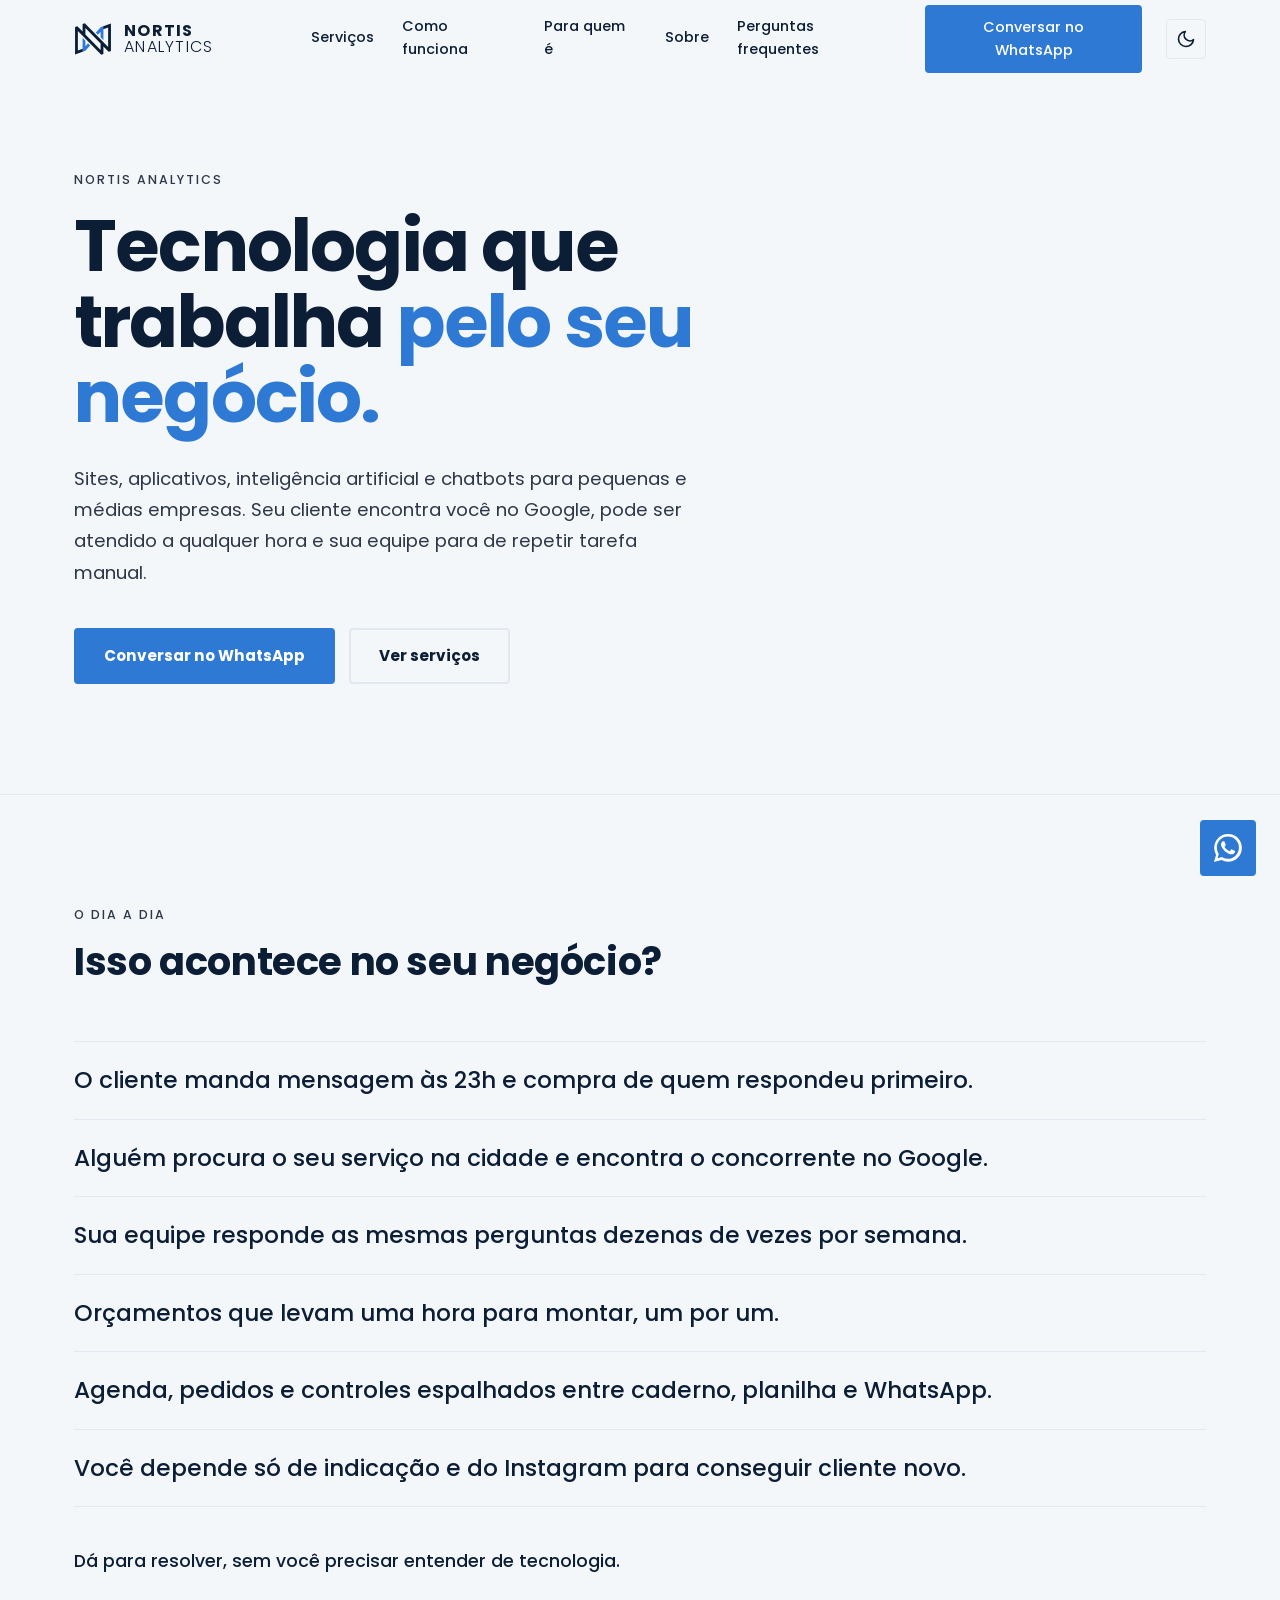
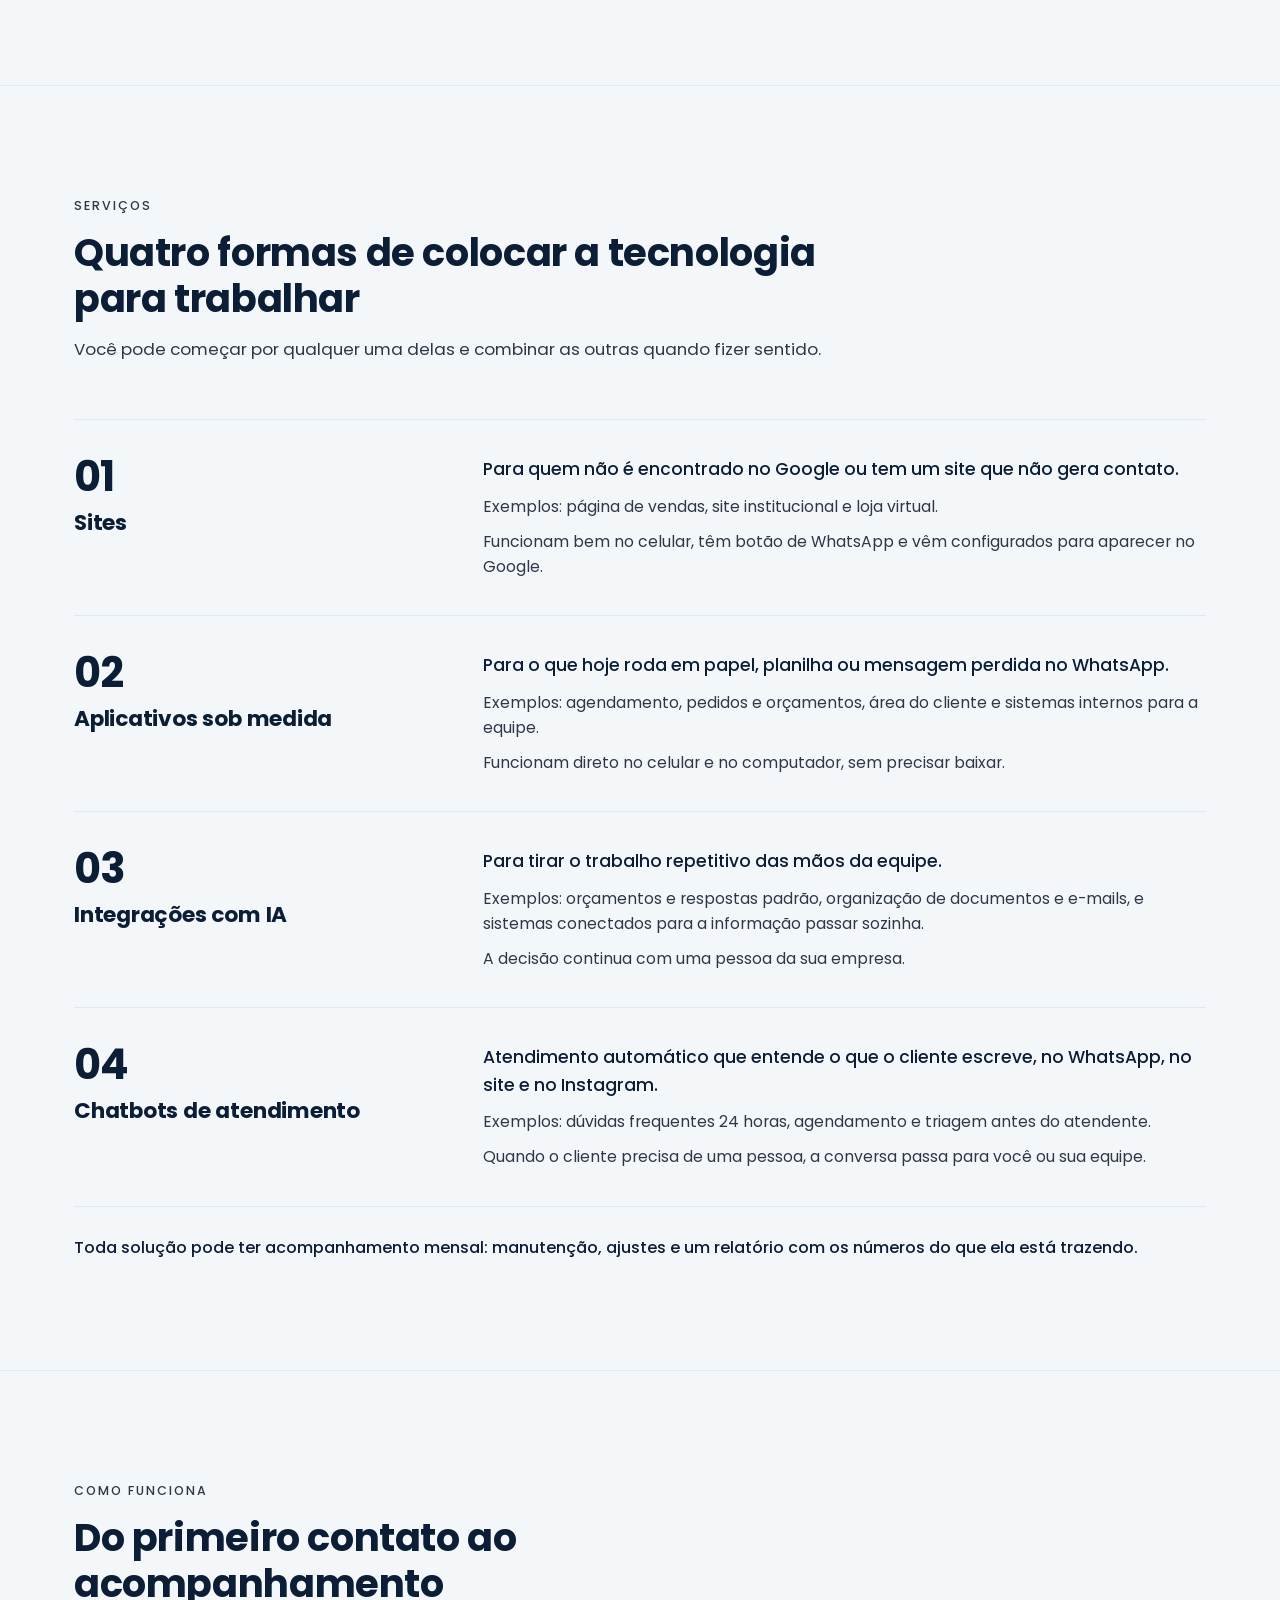
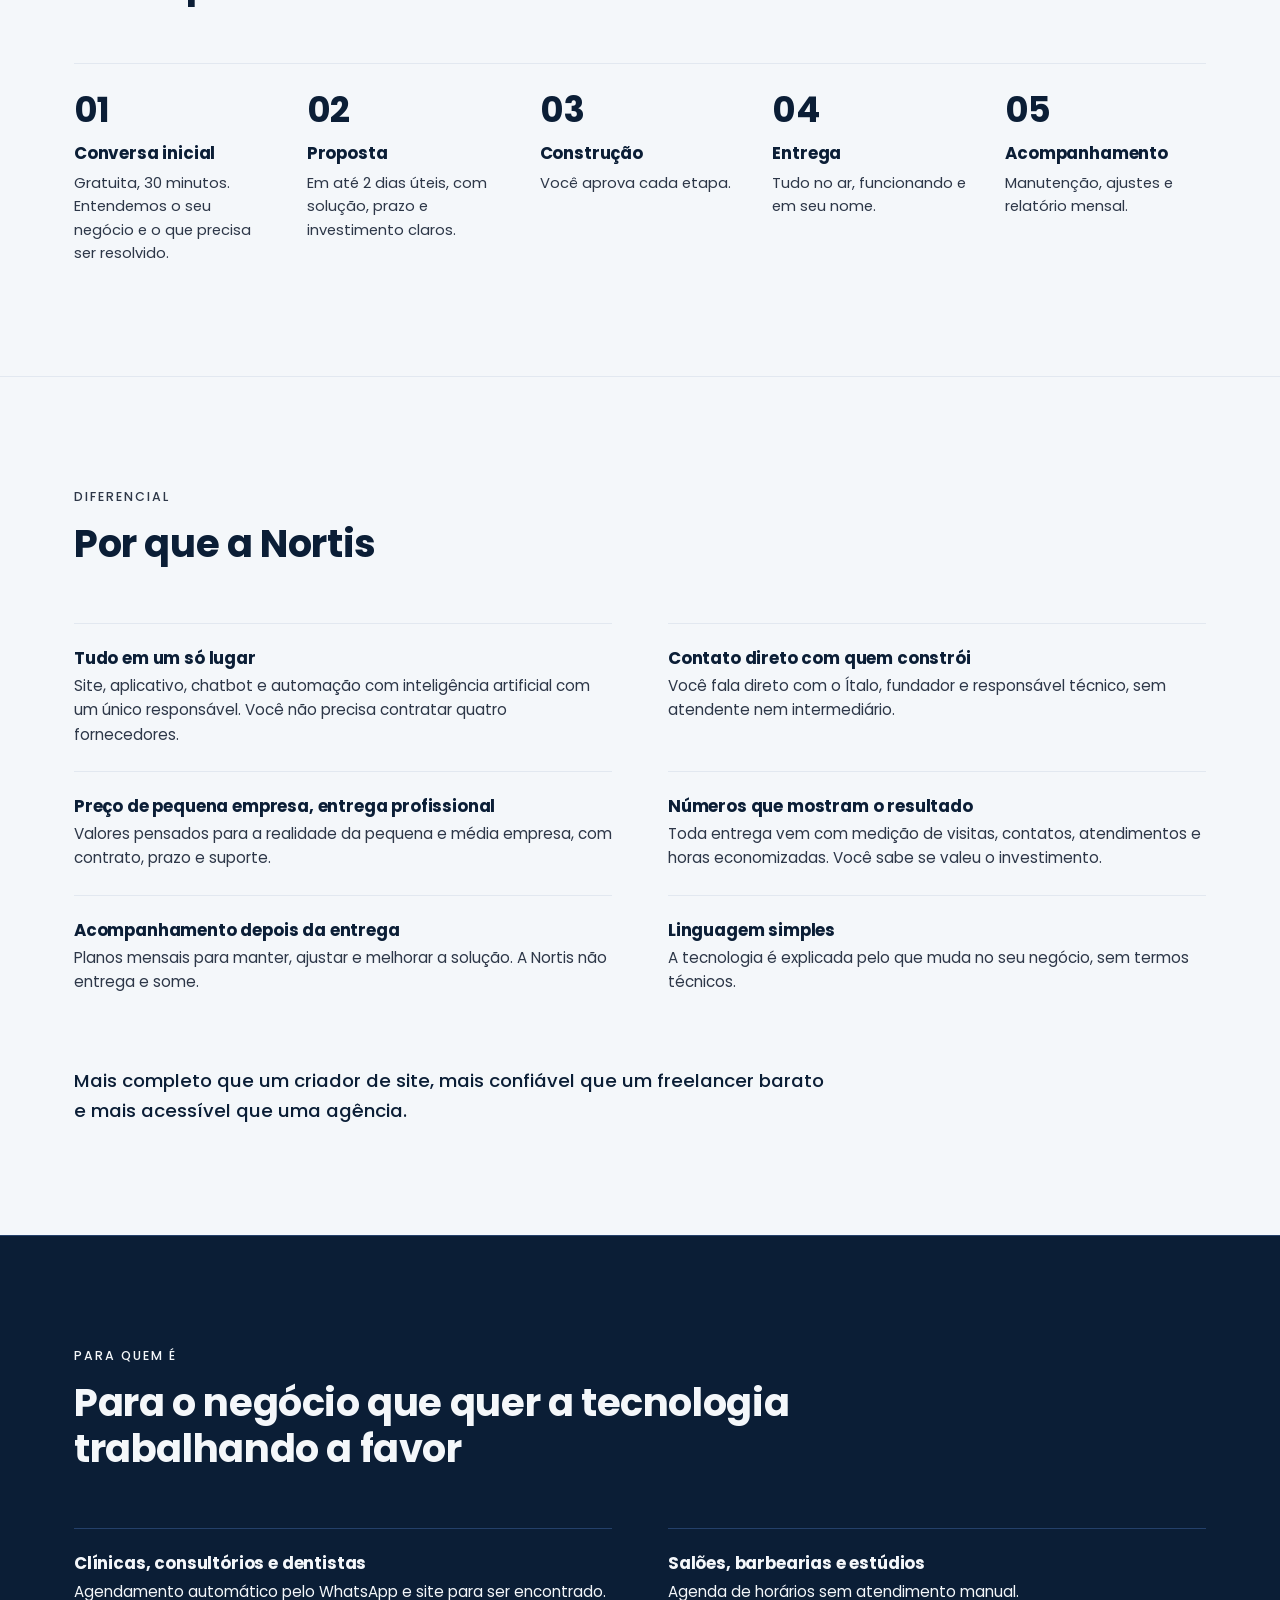
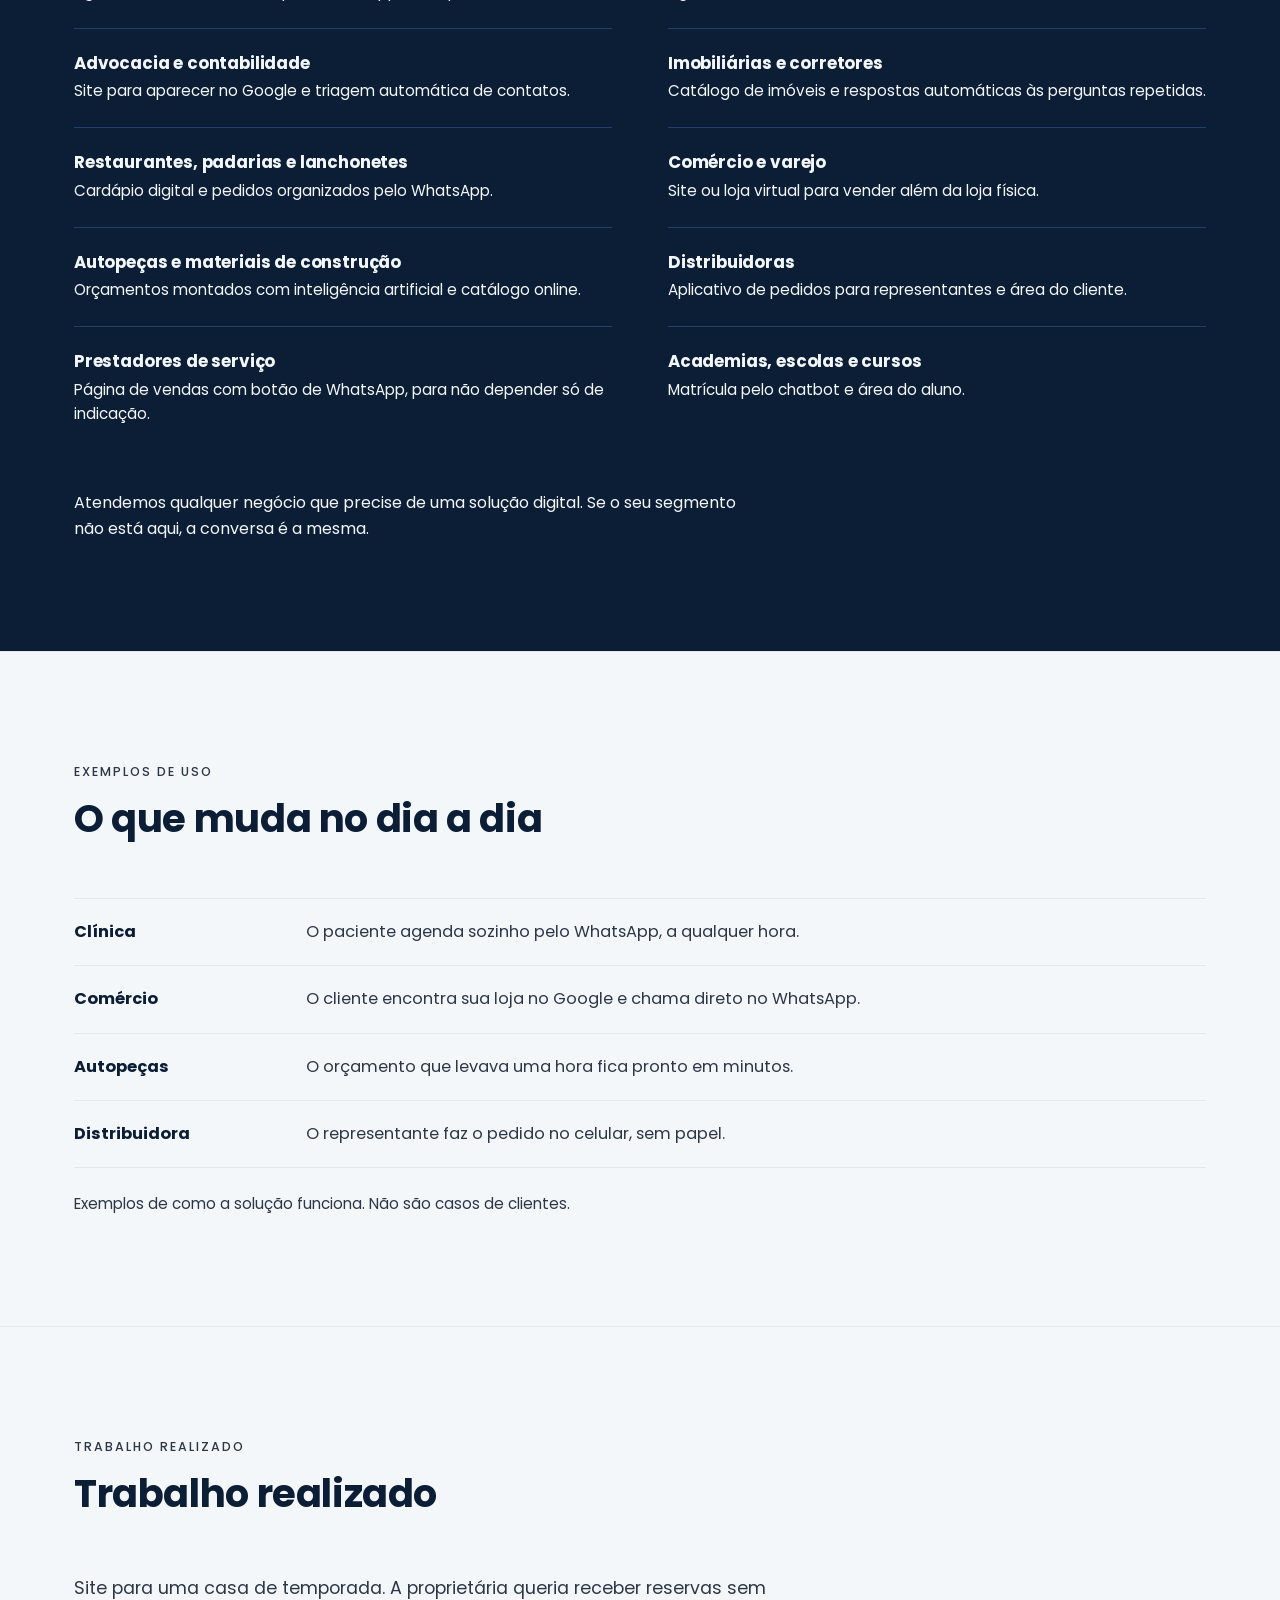
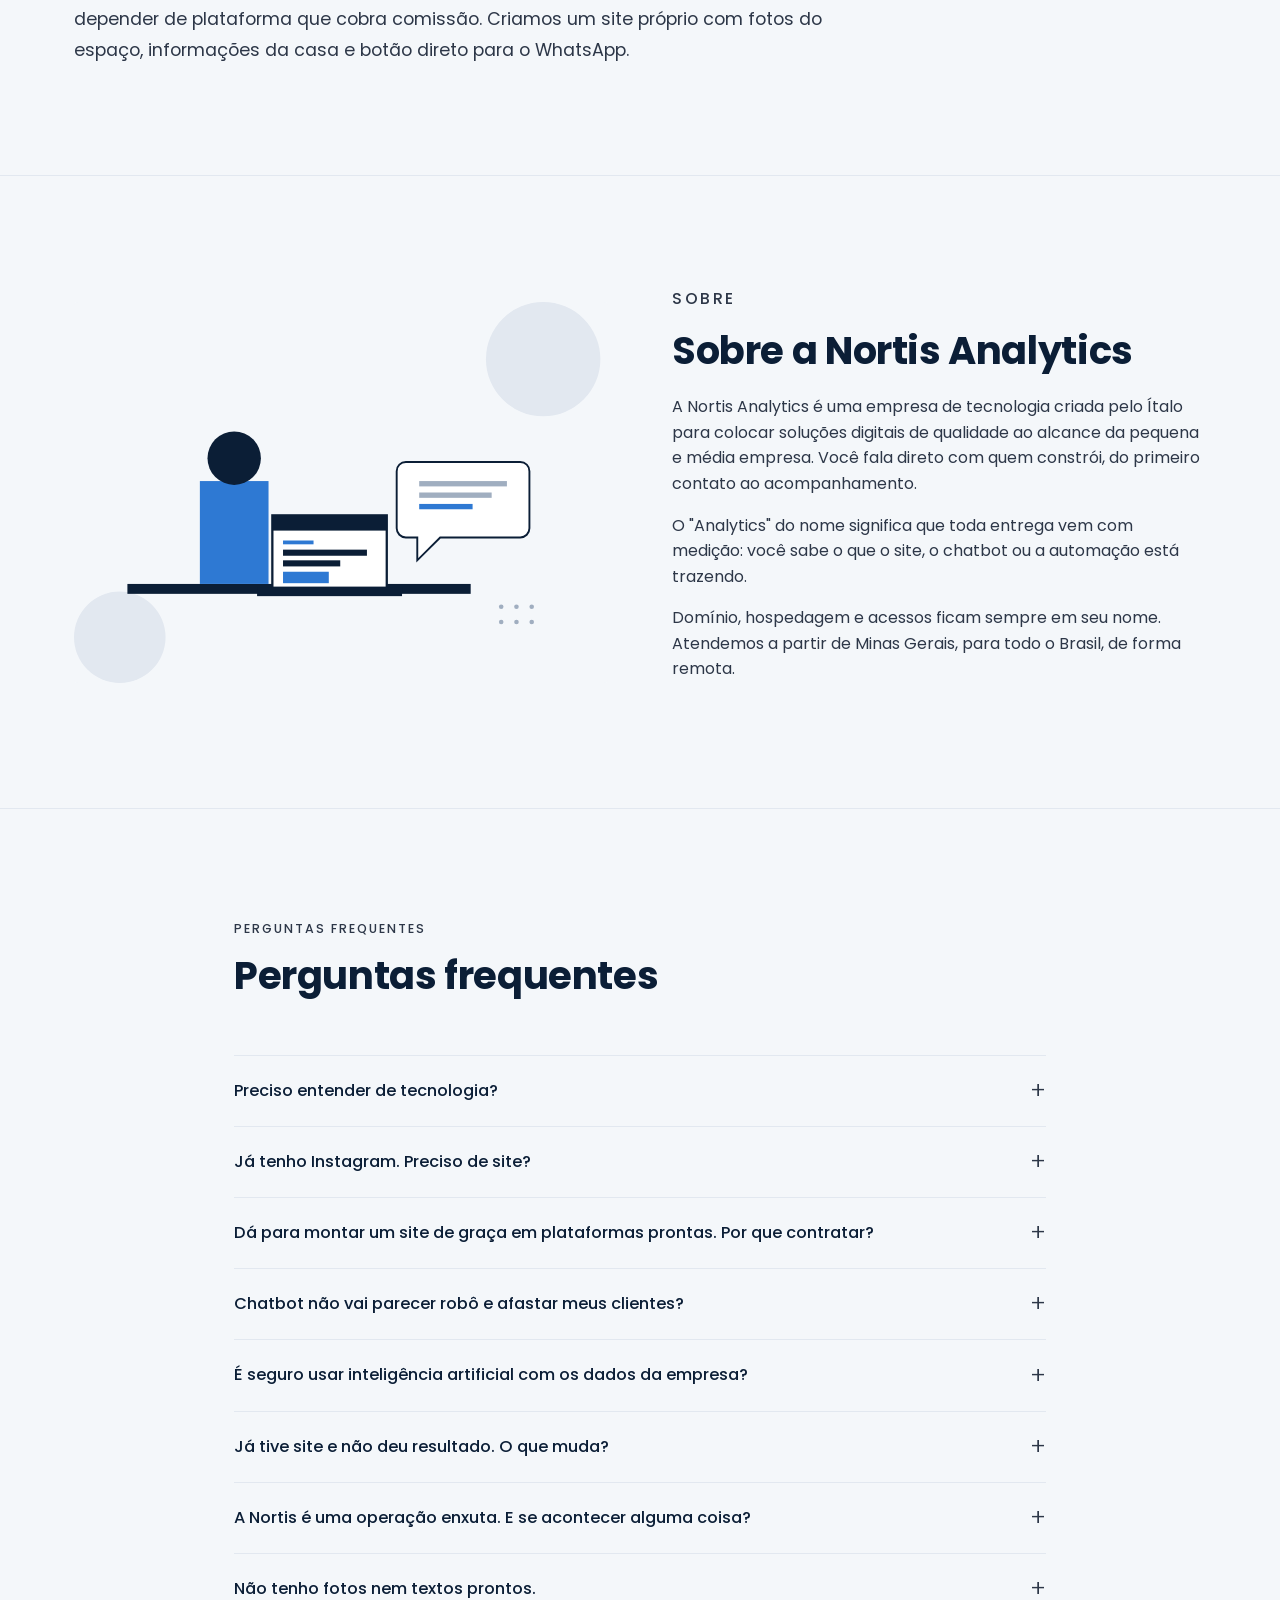
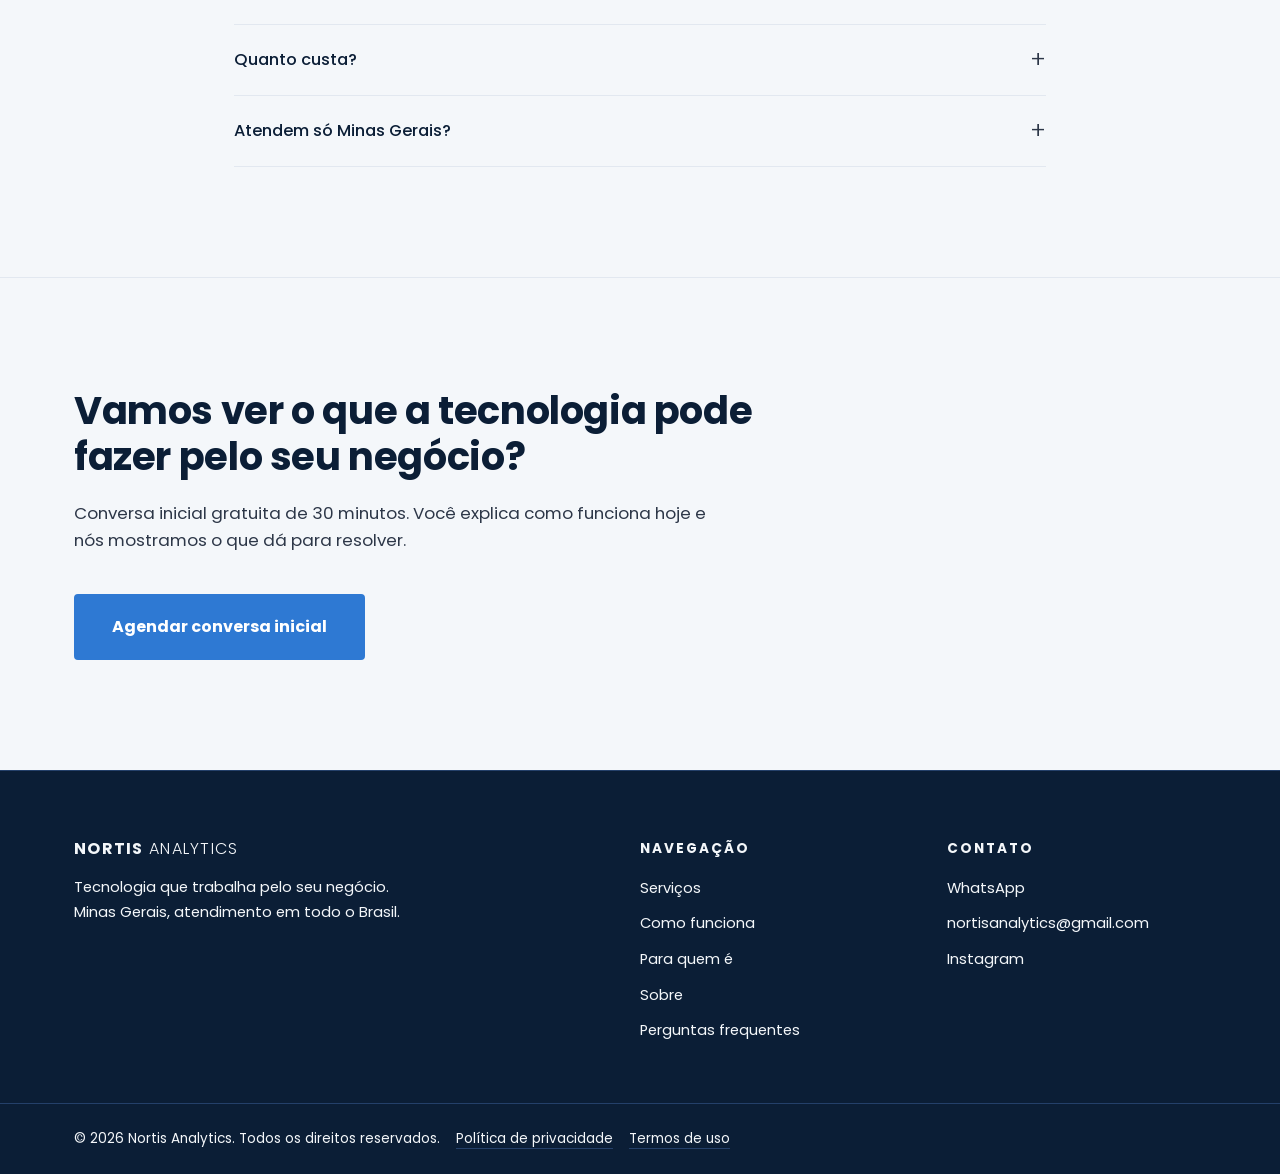
==== commit bbb40255: "Base editorial provisória Co-Authored-By: Claude Opus 5.5 <noreply@anthropic.com>" ====
--- a/index.html
+++ b/index.html
@@ -48,7 +48,7 @@
       "description": "Empresa de tecnologia que cria sites, aplicativos, integrações com inteligência artificial e chatbots de atendimento para pequenas e médias empresas, com medição do que cada solução traz.",
       "url": "https://www.nortisanalytics.com.br/",
       "logo": "https://www.nortisanalytics.com.br/assets/images/logo-mark-512.png",
-      "image": "https://www.nortisanalytics.com.br/assets/images/hero-illustration.svg",
+      "image": "https://www.nortisanalytics.com.br/assets/images/og-image.png",
       "email": "nortisanalytics@gmail.com",
       "telephone": "+55-31-92006-6820",
       "areaServed": { "@type": "Country", "name": "Brasil" },
@@ -86,7 +86,7 @@
         { "@type": "Question", "name": "Preciso entender de tecnologia?", "acceptedAnswer": { "@type": "Answer", "text": "Não. Você participa da conversa inicial e aprova cada etapa. O resto fica com a gente, e explicamos tudo sem termos técnicos." } },
         { "@type": "Question", "name": "Já tenho Instagram. Preciso de site?", "acceptedAnswer": { "@type": "Answer", "text": "O Instagram é ótimo para relacionamento, mas quem procura o seu serviço no Google não encontra o seu perfil. E o perfil não é seu: uma mudança na plataforma ou uma conta bloqueada pode levar tudo embora. O site é um endereço que é seu e trabalha junto com o Instagram." } },
         { "@type": "Question", "name": "Dá para montar um site de graça em plataformas prontas. Por que contratar?", "acceptedAnswer": { "@type": "Answer", "text": "Dá, e para algumas empresas isso basta. A questão é o seu tempo: montar, escrever, configurar para aparecer no Google e manter atualizado. Nós entregamos pronto, pensado para trazer cliente, e cuidamos da manutenção. Você continua focado no negócio." } },
-        { "@type": "Question", "name": "Chatbot não vai parecer robô e afastar meus clientes?", "acceptedAnswer": { "@type": "Answer", "text": "Esse risco existe quando o atendimento automático é mal configurado. O chatbot que montamos responde as perguntas repetitivas, como horário, preço e agendamento, e passa para você ou sua equipe sempre que o cliente precisa falar com uma pessoa. O cliente tem resposta mesmo fora do horário, em vez de ficar esperando." } },
+        { "@type": "Question", "name": "Chatbot não vai parecer robô e afastar meus clientes?", "acceptedAnswer": { "@type": "Answer", "text": "Esse risco existe quando o atendimento automático é mal configurado. O chatbot que montamos responde as perguntas repetitivas, como horário, preço e agendamento, e passa para você ou sua equipe sempre que o cliente precisa falar com uma pessoa. O cliente tem resposta mesmo fora do horário." } },
         { "@type": "Question", "name": "É seguro usar inteligência artificial com os dados da empresa?", "acceptedAnswer": { "@type": "Answer", "text": "Faz sentido ter esse cuidado. Você decide exatamente quais informações a inteligência artificial usa. Trabalhamos sob contrato de confidencialidade e dentro da LGPD. A IA entra para tirar trabalho manual do caminho, e as decisões continuam com você." } },
         { "@type": "Question", "name": "Já tive site e não deu resultado. O que muda?", "acceptedAnswer": { "@type": "Answer", "text": "Isso é comum quando o site é só uma vitrine parada. A diferença está em pensar o site para gerar contato, com WhatsApp em destaque e configuração para aparecer no Google, e em medir o que ele traz. Com o acompanhamento mensal, ajustamos o que não estiver funcionando." } },
         { "@type": "Question", "name": "A Nortis é uma operação enxuta. E se acontecer alguma coisa?", "acceptedAnswer": { "@type": "Answer", "text": "Pergunta justa. Por isso domínio, hospedagem e acessos ficam sempre em seu nome. Você é dono do que foi construído. E uma operação enxuta significa falar direto com quem faz, sem intermediário." } },
@@ -137,7 +137,7 @@
 
   <!-- TOPO -->
   <section class="hero">
-    <div class="container hero-grid">
+    <div class="container">
       <div class="hero-content">
         <p class="eyebrow">Nortis Analytics</p>
         <h1>Tecnologia que trabalha <span class="accent">pelo seu negócio.</span></h1>
@@ -147,15 +147,11 @@
           <a href="#servicos" class="btn btn-outline">Ver serviços</a>
         </div>
       </div>
-      <div class="hero-visual">
-        <img src="assets/images/hero-illustration.svg" alt="Ilustração de uma loja conectada a um site, representando um negócio local no digital" class="illus illus-light" />
-        <img src="assets/images/hero-illustration-dark.svg" alt="" aria-hidden="true" class="illus illus-dark" />
-      </div>
     </div>
   </section>
 
   <!-- DOR -->
-  <section class="section section-alt" id="dor">
+  <section class="section" id="dor">
     <div class="container">
       <header class="section-head">
         <p class="eyebrow">O dia a dia</p>
@@ -181,68 +177,57 @@
         <h2>Quatro formas de colocar a tecnologia para trabalhar</h2>
         <p class="section-sub">Você pode começar por qualquer uma delas e combinar as outras quando fizer sentido.</p>
       </header>
-      <div class="grid grid-4">
-        <article class="service-card">
-          <h3>Sites</h3>
-          <p class="service-problem">Para quem não é encontrado no Google ou tem um site que não gera contato.</p>
-          <ul class="check-list">
-            <li>Página de vendas</li>
-            <li>Site institucional</li>
-            <li>Loja virtual</li>
-          </ul>
-          <p class="service-note">Funcionam bem no celular, têm botão de WhatsApp e vêm configurados para aparecer no Google.</p>
-        </article>
-        <article class="service-card">
-          <h3>Aplicativos sob medida</h3>
-          <p class="service-problem">Para o que hoje roda em papel, planilha ou mensagem perdida no WhatsApp.</p>
-          <ul class="check-list">
-            <li>Agendamento</li>
-            <li>Pedidos e orçamentos</li>
-            <li>Área do cliente</li>
-            <li>Sistemas internos para a equipe</li>
-          </ul>
-          <p class="service-note">Funcionam direto no celular e no computador, sem precisar baixar.</p>
-        </article>
-        <article class="service-card">
-          <h3>Integrações com IA</h3>
-          <p class="service-problem">Para tirar o trabalho repetitivo das mãos da equipe.</p>
-          <ul class="check-list">
-            <li>Orçamentos e respostas padrão</li>
-            <li>Organização de documentos e e-mails</li>
-            <li>Sistemas conectados para a informação passar sozinha</li>
-          </ul>
-          <p class="service-note">A decisão continua com uma pessoa da sua empresa.</p>
-        </article>
-        <article class="service-card">
-          <h3>Chatbots de atendimento</h3>
-          <p class="service-problem">Atendimento automático que entende o que o cliente escreve, no WhatsApp, no site e no Instagram.</p>
-          <ul class="check-list">
-            <li>Dúvidas frequentes 24 horas</li>
-            <li>Agendamento</li>
-            <li>Triagem antes do atendente</li>
-          </ul>
-          <p class="service-note">Quando o cliente precisa de uma pessoa, a conversa passa para você ou sua equipe.</p>
-        </article>
-      </div>
-      <div class="callout">
-        <p>Toda solução pode ter acompanhamento mensal: manutenção, ajustes e um relatório com os números do que ela está trazendo.</p>
-      </div>
+      <ol class="service-list">
+        <li>
+          <div class="service-title"><span class="big-num">01</span><h3>Sites</h3></div>
+          <div class="service-body">
+            <p class="service-problem">Para quem não é encontrado no Google ou tem um site que não gera contato.</p>
+            <p>Exemplos: página de vendas, site institucional e loja virtual.</p>
+            <p>Funcionam bem no celular, têm botão de WhatsApp e vêm configurados para aparecer no Google.</p>
+          </div>
+        </li>
+        <li>
+          <div class="service-title"><span class="big-num">02</span><h3>Aplicativos sob medida</h3></div>
+          <div class="service-body">
+            <p class="service-problem">Para o que hoje roda em papel, planilha ou mensagem perdida no WhatsApp.</p>
+            <p>Exemplos: agendamento, pedidos e orçamentos, área do cliente e sistemas internos para a equipe.</p>
+            <p>Funcionam direto no celular e no computador, sem precisar baixar.</p>
+          </div>
+        </li>
+        <li>
+          <div class="service-title"><span class="big-num">03</span><h3>Integrações com IA</h3></div>
+          <div class="service-body">
+            <p class="service-problem">Para tirar o trabalho repetitivo das mãos da equipe.</p>
+            <p>Exemplos: orçamentos e respostas padrão, organização de documentos e e-mails, e sistemas conectados para a informação passar sozinha.</p>
+            <p>A decisão continua com uma pessoa da sua empresa.</p>
+          </div>
+        </li>
+        <li>
+          <div class="service-title"><span class="big-num">04</span><h3>Chatbots de atendimento</h3></div>
+          <div class="service-body">
+            <p class="service-problem">Atendimento automático que entende o que o cliente escreve, no WhatsApp, no site e no Instagram.</p>
+            <p>Exemplos: dúvidas frequentes 24 horas, agendamento e triagem antes do atendente.</p>
+            <p>Quando o cliente precisa de uma pessoa, a conversa passa para você ou sua equipe.</p>
+          </div>
+        </li>
+      </ol>
+      <p class="service-footnote">Toda solução pode ter acompanhamento mensal: manutenção, ajustes e um relatório com os números do que ela está trazendo.</p>
     </div>
   </section>
 
   <!-- COMO FUNCIONA -->
-  <section class="section section-alt" id="como-funciona">
+  <section class="section" id="como-funciona">
     <div class="container">
       <header class="section-head">
         <p class="eyebrow">Como funciona</p>
         <h2>Do primeiro contato ao acompanhamento</h2>
       </header>
       <ol class="process">
-        <li><span class="step">01</span><h3>Conversa inicial</h3><p>Gratuita, 30 minutos. Entendemos o seu negócio e o que precisa ser resolvido.</p></li>
-        <li><span class="step">02</span><h3>Proposta</h3><p>Em até 2 dias úteis, com solução, prazo e investimento claros.</p></li>
-        <li><span class="step">03</span><h3>Construção</h3><p>Você aprova cada etapa.</p></li>
-        <li><span class="step">04</span><h3>Entrega</h3><p>Tudo no ar, funcionando e em seu nome.</p></li>
-        <li><span class="step">05</span><h3>Acompanhamento</h3><p>Manutenção, ajustes e relatório mensal.</p></li>
+        <li><span class="big-num">01</span><h3>Conversa inicial</h3><p>Gratuita, 30 minutos. Entendemos o seu negócio e o que precisa ser resolvido.</p></li>
+        <li><span class="big-num">02</span><h3>Proposta</h3><p>Em até 2 dias úteis, com solução, prazo e investimento claros.</p></li>
+        <li><span class="big-num">03</span><h3>Construção</h3><p>Você aprova cada etapa.</p></li>
+        <li><span class="big-num">04</span><h3>Entrega</h3><p>Tudo no ar, funcionando e em seu nome.</p></li>
+        <li><span class="big-num">05</span><h3>Acompanhamento</h3><p>Manutenção, ajustes e relatório mensal.</p></li>
       </ol>
     </div>
   </section>
@@ -254,14 +239,14 @@
         <p class="eyebrow">Diferencial</p>
         <h2>Por que a Nortis</h2>
       </header>
-      <div class="grid grid-3">
-        <div class="diff-card"><h3>Tudo em um só lugar</h3><p>Site, aplicativo, chatbot e automação com inteligência artificial com um único responsável. Você não precisa contratar quatro fornecedores.</p></div>
-        <div class="diff-card"><h3>Contato direto com quem constrói</h3><p>Você fala com o Ítalo, fundador e responsável técnico, não com um atendente ou intermediário.</p></div>
-        <div class="diff-card"><h3>Preço de pequena empresa, entrega profissional</h3><p>Valores pensados para a realidade da pequena e média empresa, com contrato, prazo e suporte.</p></div>
-        <div class="diff-card"><h3>Números que mostram o resultado</h3><p>Toda entrega vem com medição de visitas, contatos, atendimentos e horas economizadas. Você sabe se valeu o investimento.</p></div>
-        <div class="diff-card"><h3>Acompanhamento depois da entrega</h3><p>Planos mensais para manter, ajustar e melhorar a solução. A Nortis não entrega e some.</p></div>
-        <div class="diff-card"><h3>Linguagem simples</h3><p>A tecnologia é explicada pelo que muda no seu negócio, sem termos técnicos.</p></div>
-      </div>
+      <ul class="line-list">
+        <li><h3>Tudo em um só lugar</h3><p>Site, aplicativo, chatbot e automação com inteligência artificial com um único responsável. Você não precisa contratar quatro fornecedores.</p></li>
+        <li><h3>Contato direto com quem constrói</h3><p>Você fala direto com o Ítalo, fundador e responsável técnico, sem atendente nem intermediário.</p></li>
+        <li><h3>Preço de pequena empresa, entrega profissional</h3><p>Valores pensados para a realidade da pequena e média empresa, com contrato, prazo e suporte.</p></li>
+        <li><h3>Números que mostram o resultado</h3><p>Toda entrega vem com medição de visitas, contatos, atendimentos e horas economizadas. Você sabe se valeu o investimento.</p></li>
+        <li><h3>Acompanhamento depois da entrega</h3><p>Planos mensais para manter, ajustar e melhorar a solução. A Nortis não entrega e some.</p></li>
+        <li><h3>Linguagem simples</h3><p>A tecnologia é explicada pelo que muda no seu negócio, sem termos técnicos.</p></li>
+      </ul>
       <p class="diff-statement">Mais completo que um criador de site, mais confiável que um freelancer barato e mais acessível que uma agência.</p>
     </div>
   </section>
@@ -273,18 +258,18 @@
         <p class="eyebrow">Para quem é</p>
         <h2>Para o negócio que quer a tecnologia trabalhando a favor</h2>
       </header>
-      <div class="segments">
-        <div class="segment-card"><h3>Clínicas, consultórios e dentistas</h3><p>Agendamento automático pelo WhatsApp e site para ser encontrado.</p></div>
-        <div class="segment-card"><h3>Salões, barbearias e estúdios</h3><p>Agenda de horários sem atendimento manual.</p></div>
-        <div class="segment-card"><h3>Advocacia e contabilidade</h3><p>Site para aparecer no Google e triagem automática de contatos.</p></div>
-        <div class="segment-card"><h3>Imobiliárias e corretores</h3><p>Catálogo de imóveis e respostas automáticas às perguntas repetidas.</p></div>
-        <div class="segment-card"><h3>Restaurantes, padarias e lanchonetes</h3><p>Cardápio digital e pedidos organizados pelo WhatsApp.</p></div>
-        <div class="segment-card"><h3>Comércio e varejo</h3><p>Site ou loja virtual para vender além da loja física.</p></div>
-        <div class="segment-card"><h3>Autopeças e materiais de construção</h3><p>Orçamentos montados com inteligência artificial e catálogo online.</p></div>
-        <div class="segment-card"><h3>Distribuidoras</h3><p>Aplicativo de pedidos para representantes e área do cliente.</p></div>
-        <div class="segment-card"><h3>Prestadores de serviço</h3><p>Página de vendas com botão de WhatsApp, para não depender só de indicação.</p></div>
-        <div class="segment-card"><h3>Academias, escolas e cursos</h3><p>Matrícula pelo chatbot e área do aluno.</p></div>
-      </div>
+      <ul class="line-list">
+        <li><h3>Clínicas, consultórios e dentistas</h3><p>Agendamento automático pelo WhatsApp e site para ser encontrado.</p></li>
+        <li><h3>Salões, barbearias e estúdios</h3><p>Agenda de horários sem atendimento manual.</p></li>
+        <li><h3>Advocacia e contabilidade</h3><p>Site para aparecer no Google e triagem automática de contatos.</p></li>
+        <li><h3>Imobiliárias e corretores</h3><p>Catálogo de imóveis e respostas automáticas às perguntas repetidas.</p></li>
+        <li><h3>Restaurantes, padarias e lanchonetes</h3><p>Cardápio digital e pedidos organizados pelo WhatsApp.</p></li>
+        <li><h3>Comércio e varejo</h3><p>Site ou loja virtual para vender além da loja física.</p></li>
+        <li><h3>Autopeças e materiais de construção</h3><p>Orçamentos montados com inteligência artificial e catálogo online.</p></li>
+        <li><h3>Distribuidoras</h3><p>Aplicativo de pedidos para representantes e área do cliente.</p></li>
+        <li><h3>Prestadores de serviço</h3><p>Página de vendas com botão de WhatsApp, para não depender só de indicação.</p></li>
+        <li><h3>Academias, escolas e cursos</h3><p>Matrícula pelo chatbot e área do aluno.</p></li>
+      </ul>
       <p class="segments-text">Atendemos qualquer negócio que precise de uma solução digital. Se o seu segmento não está aqui, a conversa é a mesma.</p>
     </div>
   </section>
@@ -296,26 +281,30 @@
         <p class="eyebrow">Exemplos de uso</p>
         <h2>O que muda no dia a dia</h2>
       </header>
-      <div class="grid grid-4">
-        <article class="example-card"><h3>Clínica</h3><p>O paciente agenda sozinho pelo WhatsApp, a qualquer hora.</p></article>
-        <article class="example-card"><h3>Comércio</h3><p>O cliente encontra sua loja no Google e chama direto no WhatsApp.</p></article>
-        <article class="example-card"><h3>Autopeças</h3><p>O orçamento que levava uma hora fica pronto em minutos.</p></article>
-        <article class="example-card"><h3>Distribuidora</h3><p>O representante faz o pedido no celular, sem papel.</p></article>
-      </div>
+      <ul class="example-list">
+        <li><strong>Clínica</strong><span>O paciente agenda sozinho pelo WhatsApp, a qualquer hora.</span></li>
+        <li><strong>Comércio</strong><span>O cliente encontra sua loja no Google e chama direto no WhatsApp.</span></li>
+        <li><strong>Autopeças</strong><span>O orçamento que levava uma hora fica pronto em minutos.</span></li>
+        <li><strong>Distribuidora</strong><span>O representante faz o pedido no celular, sem papel.</span></li>
+      </ul>
       <p class="examples-note">Exemplos de como a solução funciona. Não são casos de clientes.</p>
     </div>
   </section>
 
   <!-- TRABALHO REALIZADO -->
-  <section class="section section-alt" id="trabalho">
-    <div class="container work-container">
+  <section class="section" id="trabalho">
+    <div class="container">
       <header class="section-head">
         <p class="eyebrow">Trabalho realizado</p>
         <h2>Trabalho realizado</h2>
       </header>
-      <div class="callout callout-work">
-        <p>Site para uma casa de temporada. A proprietária queria receber reservas sem depender de plataforma que cobra comissão. Criamos um site próprio com fotos do espaço, informações da casa e botão direto para o WhatsApp.</p>
+      <p class="work-text">Site para uma casa de temporada. A proprietária queria receber reservas sem depender de plataforma que cobra comissão. Criamos um site próprio com fotos do espaço, informações da casa e botão direto para o WhatsApp.</p>
+      <!-- ATIVAR IMAGENS: quando as duas imagens reais do site entregue estiverem em assets/images/, remova este comentário.
+      <div class="work-images">
+        <img src="assets/images/trabalho-casa-desktop.jpg" alt="Site da casa de temporada visto no computador" width="1600" height="1000" loading="lazy" />
+        <img src="assets/images/trabalho-casa-celular.jpg" alt="Site da casa de temporada visto no celular" width="750" height="1500" loading="lazy" />
       </div>
+      -->
     </div>
   </section>
 
@@ -341,7 +330,7 @@
   </section>
 
   <!-- PERGUNTAS FREQUENTES -->
-  <section class="section section-alt" id="faq">
+  <section class="section" id="faq">
     <div class="container faq-container">
       <header class="section-head">
         <p class="eyebrow">Perguntas frequentes</p>
@@ -351,7 +340,7 @@
         <details><summary>Preciso entender de tecnologia?</summary><p>Não. Você participa da conversa inicial e aprova cada etapa. O resto fica com a gente, e explicamos tudo sem termos técnicos.</p></details>
         <details><summary>Já tenho Instagram. Preciso de site?</summary><p>O Instagram é ótimo para relacionamento, mas quem procura o seu serviço no Google não encontra o seu perfil. E o perfil não é seu: uma mudança na plataforma ou uma conta bloqueada pode levar tudo embora. O site é um endereço que é seu e trabalha junto com o Instagram.</p></details>
         <details><summary>Dá para montar um site de graça em plataformas prontas. Por que contratar?</summary><p>Dá, e para algumas empresas isso basta. A questão é o seu tempo: montar, escrever, configurar para aparecer no Google e manter atualizado. Nós entregamos pronto, pensado para trazer cliente, e cuidamos da manutenção. Você continua focado no negócio.</p></details>
-        <details><summary>Chatbot não vai parecer robô e afastar meus clientes?</summary><p>Esse risco existe quando o atendimento automático é mal configurado. O chatbot que montamos responde as perguntas repetitivas, como horário, preço e agendamento, e passa para você ou sua equipe sempre que o cliente precisa falar com uma pessoa. O cliente tem resposta mesmo fora do horário, em vez de ficar esperando.</p></details>
+        <details><summary>Chatbot não vai parecer robô e afastar meus clientes?</summary><p>Esse risco existe quando o atendimento automático é mal configurado. O chatbot que montamos responde as perguntas repetitivas, como horário, preço e agendamento, e passa para você ou sua equipe sempre que o cliente precisa falar com uma pessoa. O cliente tem resposta mesmo fora do horário.</p></details>
         <details><summary>É seguro usar inteligência artificial com os dados da empresa?</summary><p>Faz sentido ter esse cuidado. Você decide exatamente quais informações a inteligência artificial usa. Trabalhamos sob contrato de confidencialidade e dentro da LGPD. A IA entra para tirar trabalho manual do caminho, e as decisões continuam com você.</p></details>
         <details><summary>Já tive site e não deu resultado. O que muda?</summary><p>Isso é comum quando o site é só uma vitrine parada. A diferença está em pensar o site para gerar contato, com WhatsApp em destaque e configuração para aparecer no Google, e em medir o que ele traz. Com o acompanhamento mensal, ajustamos o que não estiver funcionando.</p></details>
         <details><summary>A Nortis é uma operação enxuta. E se acontecer alguma coisa?</summary><p>Pergunta justa. Por isso domínio, hospedagem e acessos ficam sempre em seu nome. Você é dono do que foi construído. E uma operação enxuta significa falar direto com quem faz, sem intermediário.</p></details>
@@ -402,7 +391,7 @@
   </div>
   <div class="footer-bottom">
     <div class="container">
-      <p>&copy; 2026 Nortis Analytics. Todos os direitos reservados. <a href="politica-de-privacidade.html">Política de privacidade</a></p>
+      <p>&copy; 2026 Nortis Analytics. Todos os direitos reservados. <a href="politica-de-privacidade.html">Política de privacidade</a> <a href="termos-de-uso.html">Termos de uso</a></p>
     </div>
   </div>
 </footer>
--- a/css/style.css
+++ b/css/style.css
@@ -1,8 +1,10 @@
 /* ============================
-   Nortis Analytics — Stylesheet
+   Nortis Analytics: Stylesheet
    Paleta oficial (doc 12): #0B1E36, #2E79D3, #F4F7FA, #2D3748, #A0AEC0, #E2E8F0
    Regra do azul: #2E79D3 só em fundo de botão (texto branco em negrito),
    bordas/linhas e títulos grandes. Texto pequeno usa --c-text.
+   Layout editorial: conteúdo em linhas e listas separadas por linhas finas,
+   sem cartões, sem sombras e sem faixas laterais coloridas.
    ============================ */
 
 /* Poppins hospedada no próprio site (licença em assets/fonts/OFL.txt) */
@@ -17,18 +19,14 @@
   --white:#FFFFFF;
 
   /* Tema claro */
-  --c-bg:#FFFFFF;
-  --c-alt:#F4F7FA;
-  --c-surface:#FFFFFF;
-  --c-callout:#F4F7FA;
+  --c-bg:#F4F7FA;
   --c-heading:#0B1E36;
   --c-text:#2D3748;
   --c-note:#2D3748;
   --c-border:#E2E8F0;
 
-  /* Faixas escuras (Para quem é, Chamada final, rodapé) */
+  /* Faixa escura (Para quem é) e rodapé */
   --c-band:#0B1E36;
-  --c-band-card:#13294A;
   --c-band-border:#24406A;
   --c-band-text:#F4F7FA;
 
@@ -39,16 +37,12 @@
 
 [data-theme="dark"]{
   --c-bg:#0B1E36;
-  --c-alt:#0F2440;
-  --c-surface:#13294A;
-  --c-callout:#13294A;
   --c-heading:#F4F7FA;
   --c-text:#F4F7FA;
   --c-note:#A0AEC0;
   --c-border:#24406A;
 
   --c-band:#13294A;
-  --c-band-card:#0B1E36;
 }
 
 *{box-sizing:border-box;margin:0;padding:0}
@@ -74,7 +68,7 @@
 h3{font-size:1.1rem}
 
 .eyebrow{
-  display:inline-flex;align-items:center;gap:10px;
+  display:block;
   text-transform:uppercase;
   font-size:.78rem;
   font-weight:500;
@@ -82,9 +76,8 @@
   color:var(--c-text);
   margin-bottom:14px;
 }
-.eyebrow::before{content:"";width:24px;border-top:2px solid var(--blue)}
-
-/* Buttons */
+
+/* Botões: retangulares, cantos de 4px, sem sombra e sem seta */
 .btn{
   display:inline-flex;
   align-items:center;
@@ -95,7 +88,7 @@
   font-size:.95rem;
   font-family:inherit;
   cursor:pointer;
-  transition:var(--transition);
+  transition:background-color var(--transition),border-color var(--transition);
   border:2px solid transparent;
   text-align:center;
 }
@@ -150,175 +143,110 @@
 .menu-toggle.open span:nth-child(2){opacity:0}
 .menu-toggle.open span:nth-child(3){transform:translateY(-7px) rotate(-45deg)}
 
-/* Ilustrações: uma versão por tema */
+/* Imagens com versão por tema (logo e ilustração do Sobre) */
 .illus-dark{display:none}
 [data-theme="dark"] .illus-light{display:none}
 [data-theme="dark"] .illus-dark{display:block}
 
-/* Hero */
-.hero{background:var(--c-bg);padding:140px 0 90px}
-.hero-grid{display:grid;grid-template-columns:1.05fr 1fr;gap:64px;align-items:center}
-.hero-content{max-width:600px}
+/* Topo: só texto */
+.hero{padding:170px 0 110px}
+.hero-content{max-width:860px}
 .hero h1{
   margin:18px 0 28px;
-  font-size:clamp(2rem,4.2vw,3.25rem);
-  line-height:1.1;
-  letter-spacing:-.02em;
+  font-size:clamp(2.4rem,6vw,4.5rem);
+  line-height:1.05;
+  letter-spacing:-.025em;
 }
 .hero h1 .accent{color:var(--blue)}
-.hero-text{font-size:1.05rem;margin-bottom:36px;line-height:1.7;max-width:540px}
+.hero-text{font-size:1.15rem;margin-bottom:40px;line-height:1.7;max-width:640px}
 .hero-cta{display:flex;gap:14px;flex-wrap:wrap}
-.hero-visual img{width:100%;height:auto;border:1px solid var(--c-border);border-radius:var(--radius)}
-
-/* Sections */
-.section{padding:110px 0}
-.section-alt{background:var(--c-alt)}
-.section-head{max-width:760px;margin:0 auto 56px;text-align:center}
+
+/* Seções: separadas por linha fina, sem troca de fundo */
+.section{padding:110px 0;border-top:1px solid var(--c-border)}
+.section-head{max-width:760px;margin:0 0 56px}
 .section-sub{font-size:1.05rem;margin-top:14px}
 
-/* Dor */
-.pain-list{
-  display:grid;grid-template-columns:repeat(2,1fr);gap:16px 32px;
-  max-width:920px;margin:0 auto;
-}
+/* Dor: frases grandes, uma por linha */
+.pain-list{border-top:1px solid var(--c-border)}
 .pain-list li{
-  padding:18px 20px;
-  background:var(--c-surface);
-  border:1px solid var(--c-border);border-left:4px solid var(--blue);
-  border-radius:var(--radius);
-  font-size:.96rem;font-weight:500;color:var(--c-heading);
-}
-.pain-footer{text-align:center;margin-top:48px;font-size:1.1rem;color:var(--c-heading);font-weight:500}
-
-/* Grids */
-.grid{display:grid;gap:24px}
-.grid-3{grid-template-columns:repeat(3,1fr)}
-.grid-4{grid-template-columns:repeat(4,1fr)}
-
-/* Serviços */
-.service-card{
-  display:flex;flex-direction:column;
-  background:var(--c-surface);padding:32px 26px;
-  border:1px solid var(--c-border);border-top:4px solid var(--blue);
-  border-radius:var(--radius);
-}
-.service-card h3{font-size:1.2rem;margin-bottom:12px}
-.service-problem{font-size:.93rem;margin-bottom:18px}
-.service-note{font-size:.88rem;margin-top:auto;padding-top:18px;border-top:1px solid var(--c-border)}
-.check-list{margin-bottom:18px}
-.check-list li{position:relative;padding:6px 0 6px 26px;font-size:.92rem;font-weight:500;color:var(--c-heading)}
-.check-list li::before{
-  content:"";position:absolute;left:0;top:13px;
-  width:12px;height:7px;border-left:2px solid var(--blue);border-bottom:2px solid var(--blue);
-  transform:rotate(-45deg);
-}
-
-/* Caixa de destaque */
-.callout{
-  background:var(--c-callout);
-  border-left:6px solid var(--blue);
-  border-radius:0 var(--radius) var(--radius) 0;
-  padding:24px 28px;margin-top:40px;
-}
-.callout p{font-size:1rem;font-weight:500;color:var(--c-heading)}
-.section-alt .callout{background:var(--c-surface)}
-.work-container{max-width:860px}
-.callout-work{margin-top:0}
-.callout-work p{font-size:1.1rem;line-height:1.7;font-weight:400}
-
-/* Como funciona */
-.process{
-  display:grid;grid-template-columns:repeat(5,1fr);gap:24px;max-width:1100px;margin:0 auto;
-  position:relative;
-}
-.process::before{
-  content:"";position:absolute;top:28px;left:10%;right:10%;
-  border-top:2px solid var(--c-border);
-  z-index:0;
-}
-.process li{text-align:center;position:relative;z-index:1}
-.process .step{
-  display:inline-flex;align-items:center;justify-content:center;
-  width:56px;height:56px;border-radius:var(--radius);
-  background:var(--c-alt);border:2px solid var(--blue);
-  color:var(--c-heading);font-weight:700;font-size:1rem;margin-bottom:18px;
-}
-.process h3{font-size:1rem}
-.process p{font-size:.88rem;margin:8px auto 0;max-width:220px}
-
-/* Diferencial */
-.diff-card{
-  padding:32px 28px;border-radius:var(--radius);
-  background:var(--c-surface);
-  border:1px solid var(--c-border);border-top:4px solid var(--blue);
-}
-.diff-card h3{font-size:1.1rem;margin-bottom:12px}
-.diff-card p{font-size:.93rem}
-.diff-statement{
-  max-width:760px;margin:48px auto 0;text-align:center;
-  font-size:1.15rem;font-weight:500;color:var(--c-heading);
-}
-
-/* Para quem é (faixa escura nos dois temas) */
-.section-band{
-  background:var(--c-band);color:var(--c-band-text);
-  border-top:1px solid var(--c-band-border);border-bottom:1px solid var(--c-band-border);
-}
-.section-band h2,.section-band h3,.section-band .eyebrow{color:var(--c-band-text)}
-.segments{
-  display:grid;grid-template-columns:repeat(auto-fill,minmax(250px,1fr));gap:16px;
-  margin:0 auto 40px;
-}
-.segment-card{
-  background:var(--c-band-card);
-  border:1px solid var(--c-band-border);border-left:4px solid var(--blue);
-  border-radius:var(--radius);padding:20px 22px;
-}
-.segment-card h3{font-size:1rem;margin-bottom:6px}
-.segment-card p{font-size:.9rem;color:var(--c-band-text)}
-.segments-text{text-align:center;max-width:680px;margin:0 auto;color:var(--c-band-text)}
-
-/* Exemplos de uso */
-.example-card{
-  background:var(--c-surface);padding:28px 24px;
-  border:1px solid var(--c-border);border-top:4px solid var(--blue);
-  border-radius:var(--radius);
-}
-.example-card h3{font-size:1.05rem;margin-bottom:10px}
-.example-card p{font-size:.93rem}
-.examples-note{text-align:center;margin-top:28px;font-size:.95rem;color:var(--c-note)}
+  padding:22px 0;border-bottom:1px solid var(--c-border);
+  font-size:clamp(1.15rem,2vw,1.45rem);font-weight:500;line-height:1.4;color:var(--c-heading);
+}
+.pain-footer{margin-top:40px;font-size:1.1rem;color:var(--c-heading);font-weight:500}
+
+/* Números grandes (Serviços e Como funciona) */
+.big-num{display:block;font-size:2.6rem;font-weight:700;line-height:1;letter-spacing:-.02em;color:var(--c-heading)}
+
+/* Serviços: linhas empilhadas */
+.service-list li{
+  display:grid;grid-template-columns:minmax(220px,1fr) 2fr;gap:24px 48px;
+  padding:36px 0;border-top:1px solid var(--c-border);
+}
+.service-title h3{font-size:1.35rem;margin-top:12px}
+.service-body p{font-size:.98rem;margin-bottom:10px}
+.service-body p:last-child{margin-bottom:0}
+.service-body .service-problem{font-size:1.08rem;font-weight:500;color:var(--c-heading)}
+.service-footnote{padding-top:28px;border-top:1px solid var(--c-border);font-size:1rem;font-weight:500;color:var(--c-heading)}
+
+/* Como funciona: etapas ligadas por uma linha horizontal fina */
+.process{display:grid;grid-template-columns:repeat(5,1fr);gap:32px;border-top:1px solid var(--c-border)}
+.process li{padding-top:28px}
+.process .big-num{font-size:2.2rem;margin-bottom:16px}
+.process h3{font-size:1.05rem}
+.process p{font-size:.92rem;margin-top:8px}
+
+/* Listas em duas colunas com linha fina (Diferencial e Para quem é) */
+.line-list{display:grid;grid-template-columns:repeat(2,1fr);column-gap:56px}
+.line-list li{padding:24px 0;border-top:1px solid var(--c-border)}
+.line-list h3{font-size:1.05rem;margin-bottom:6px}
+.line-list p{font-size:.95rem}
+.diff-statement{max-width:760px;margin-top:48px;font-size:1.15rem;font-weight:500;color:var(--c-heading)}
+
+/* Para quem é: faixa escura nos dois temas */
+.section-band{background:var(--c-band);color:var(--c-band-text);border-top-color:var(--c-band-border)}
+.section-band h2,.section-band h3,.section-band .eyebrow,.section-band p{color:var(--c-band-text)}
+.section-band .line-list li{border-top-color:var(--c-band-border)}
+.segments-text{max-width:680px;margin-top:40px}
+
+/* Exemplos de uso: uma linha por exemplo */
+.example-list{border-bottom:1px solid var(--c-border)}
+.example-list li{
+  display:grid;grid-template-columns:200px 1fr;gap:8px 32px;
+  padding:20px 0;border-top:1px solid var(--c-border);font-size:1.02rem;
+}
+.example-list strong{font-weight:700;color:var(--c-heading)}
+.examples-note{margin-top:24px;font-size:.95rem;color:var(--c-note)}
+
+/* Trabalho realizado */
+.work-text{max-width:760px;font-size:1.1rem;line-height:1.75}
+.work-images{display:grid;grid-template-columns:2fr 1fr;gap:24px;align-items:start;margin-top:40px}
+.work-images img{width:100%;height:auto;border-radius:var(--radius)}
 
 /* Sobre */
 .about-grid{display:grid;grid-template-columns:1fr 1fr;gap:64px;align-items:center}
-.about-visual img{width:100%;height:auto;aspect-ratio:7/5;border:1px solid var(--c-border);border-radius:var(--radius)}
+.about-visual img{width:100%;height:auto;aspect-ratio:7/5;border-radius:var(--radius)}
 .about-visual .about-photo{width:100%;max-width:480px;height:auto;aspect-ratio:4/5;object-fit:cover;border-radius:var(--radius);margin:0 auto}
 .about-content h2{margin-bottom:20px}
 .about-content p{margin-bottom:16px;font-size:1rem}
 
-/* Perguntas frequentes */
-.faq-container{max-width:820px}
-.faq details{
-  background:var(--c-surface);border:1px solid var(--c-border);border-radius:var(--radius);
-  margin-bottom:12px;transition:border-color var(--transition);
-}
-.faq details[open]{border-color:var(--blue)}
+/* Perguntas frequentes: linhas finas entre as perguntas */
+.faq-container{max-width:860px}
+.faq{border-top:1px solid var(--c-border)}
+.faq details{border-bottom:1px solid var(--c-border)}
 .faq summary{
-  list-style:none;cursor:pointer;padding:20px 24px;font-weight:500;
-  color:var(--c-heading);font-size:1rem;
+  list-style:none;cursor:pointer;padding:22px 0;font-weight:500;
+  color:var(--c-heading);font-size:1.02rem;
   display:flex;justify-content:space-between;align-items:center;gap:16px;
 }
 .faq summary::-webkit-details-marker{display:none}
 .faq summary::after{content:"+";font-size:1.5rem;color:var(--c-text);font-weight:300;line-height:1}
 .faq details[open] summary::after{content:"\2212"}
-.faq details p{padding:0 24px 22px;font-size:.95rem}
-
-/* Chamada final */
-.cta-final{
-  background:var(--c-band);color:var(--c-band-text);padding:110px 0;text-align:center;
-  border-top:1px solid var(--c-band-border);
-}
-.cta-final h2{color:var(--c-band-text);max-width:780px;margin:0 auto 20px}
-.cta-final p{max-width:640px;margin:0 auto 40px;font-size:1.05rem}
+.faq details p{padding:0 0 22px;font-size:.95rem;max-width:760px}
+
+/* Chamada final: seção clara com linha fina acima */
+.cta-final{padding:110px 0;border-top:1px solid var(--c-border)}
+.cta-final h2{max-width:780px;margin-bottom:20px}
+.cta-final p{max-width:640px;margin-bottom:40px;font-size:1.05rem}
 
 /* Rodapé */
 .footer{background:var(--c-band);color:var(--c-band-text);padding:70px 0 0;border-top:1px solid var(--c-band-border)}
@@ -333,8 +261,8 @@
 .footer-bottom a{margin-left:12px;border-bottom:1px solid var(--c-band-border);transition:border-color var(--transition)}
 .footer-bottom a:hover{border-bottom-color:var(--blue)}
 
-/* Páginas internas (política, 404, redirecionamento) — sem bordas laterais coloridas */
-.page{padding:150px 0 100px;background:var(--c-bg)}
+/* Páginas internas (política, termos, 404, redirecionamento) */
+.page{padding:150px 0 100px}
 .legal{max-width:760px}
 .legal h1{font-size:clamp(1.8rem,3.4vw,2.6rem);margin-bottom:12px}
 .legal .legal-date{font-size:.92rem;margin-bottom:40px;padding-bottom:24px;border-bottom:1px solid var(--c-border)}
@@ -358,44 +286,33 @@
 .whatsapp-float{
   position:fixed;bottom:24px;right:24px;width:56px;height:56px;border-radius:var(--radius);
   background:var(--blue);color:var(--white);display:flex;align-items:center;justify-content:center;
-  border:2px solid var(--blue);z-index:40;transition:var(--transition);
+  border:2px solid var(--blue);z-index:40;transition:background-color var(--transition);
 }
 .whatsapp-float:hover{background:var(--navy)}
 
 /* Foco visível */
 a:focus-visible,button:focus-visible,summary:focus-visible{outline:2px solid var(--blue);outline-offset:3px}
 
-/* Reveal */
-.reveal{opacity:0;transform:translateY(24px);transition:opacity .8s ease,transform .8s ease}
-.reveal.visible{opacity:1;transform:none}
 @media (prefers-reduced-motion:reduce){
   html{scroll-behavior:auto}
-  .reveal{opacity:1;transform:none;transition:none}
-}
-
-/* Responsive */
+}
+
+/* Responsivo */
 @media (max-width:1080px){
   .nav{gap:20px}
   .nav > a{font-size:.85rem}
 }
-@media (max-width:980px){
-  .grid-4{grid-template-columns:repeat(2,1fr)}
-}
 @media (max-width:900px){
-  .grid-3{grid-template-columns:repeat(2,1fr)}
-  .pain-list{grid-template-columns:1fr}
-  .process{grid-template-columns:repeat(2,1fr)}
-  .process::before{display:none}
+  .process{grid-template-columns:repeat(2,1fr);border-top:0;column-gap:32px;row-gap:0}
+  .process li{border-top:1px solid var(--c-border);padding:24px 0}
   .about-grid{grid-template-columns:1fr;gap:36px}
   .footer-inner{grid-template-columns:1fr 1fr}
-  .hero-grid{grid-template-columns:1fr;gap:48px}
-  .hero-content{max-width:none}
 }
 @media (max-width:860px){
   .menu-toggle{display:flex}
   .nav{
     position:fixed;top:78px;left:0;right:0;
-    background:var(--c-surface);flex-direction:column;align-items:stretch;gap:0;
+    background:var(--c-bg);flex-direction:column;align-items:stretch;gap:0;
     padding:16px 24px 24px;border-bottom:1px solid var(--c-border);
     transform:translateY(-120%);transition:transform .35s ease;
     margin-left:0;
@@ -407,9 +324,12 @@
 }
 @media (max-width:720px){
   .section{padding:80px 0}
-  .grid-3,.grid-4{grid-template-columns:1fr}
-  .process{grid-template-columns:1fr}
-  .footer-inner{grid-template-columns:1fr;gap:32px}
   .hero{padding:130px 0 80px}
   .hero-cta .btn{width:100%}
-}
+  .service-list li{grid-template-columns:1fr;gap:16px}
+  .process{grid-template-columns:1fr}
+  .line-list{grid-template-columns:1fr}
+  .example-list li{grid-template-columns:1fr;gap:4px}
+  .work-images{grid-template-columns:1fr}
+  .footer-inner{grid-template-columns:1fr;gap:32px}
+}
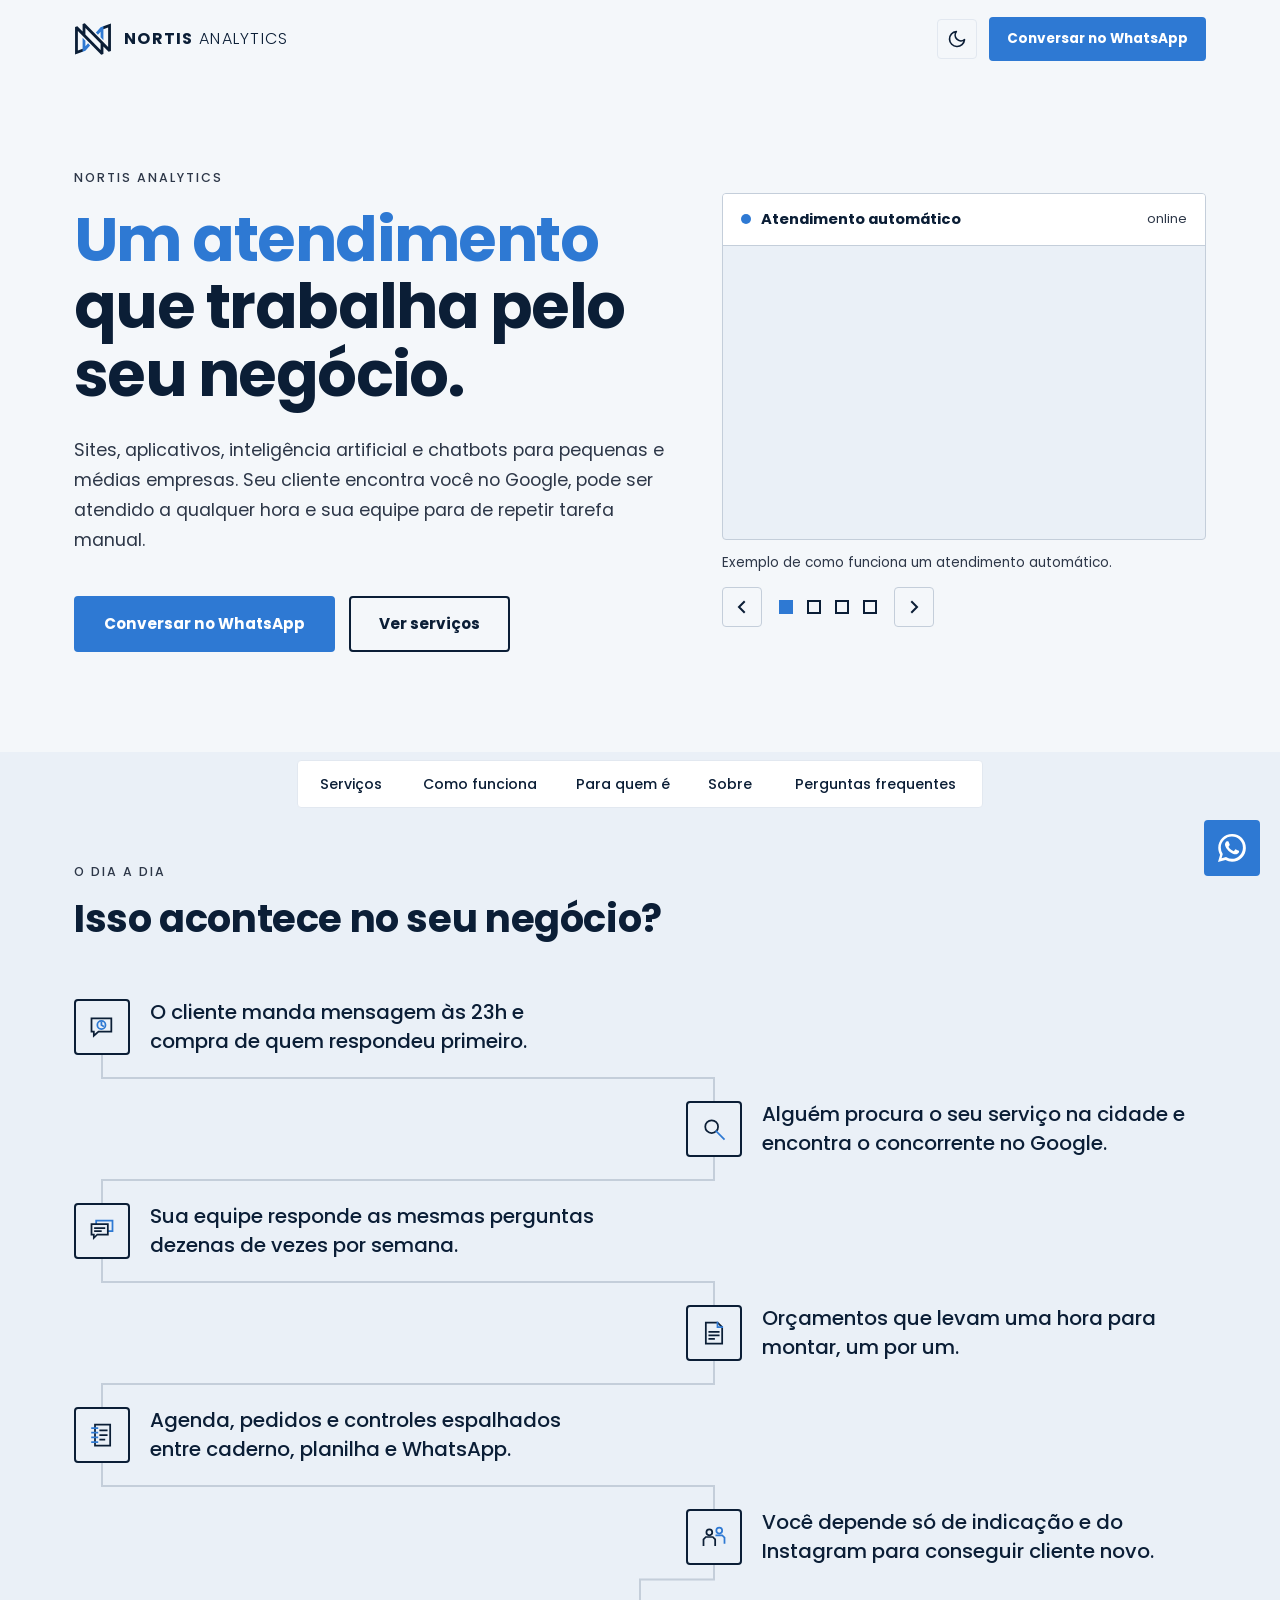
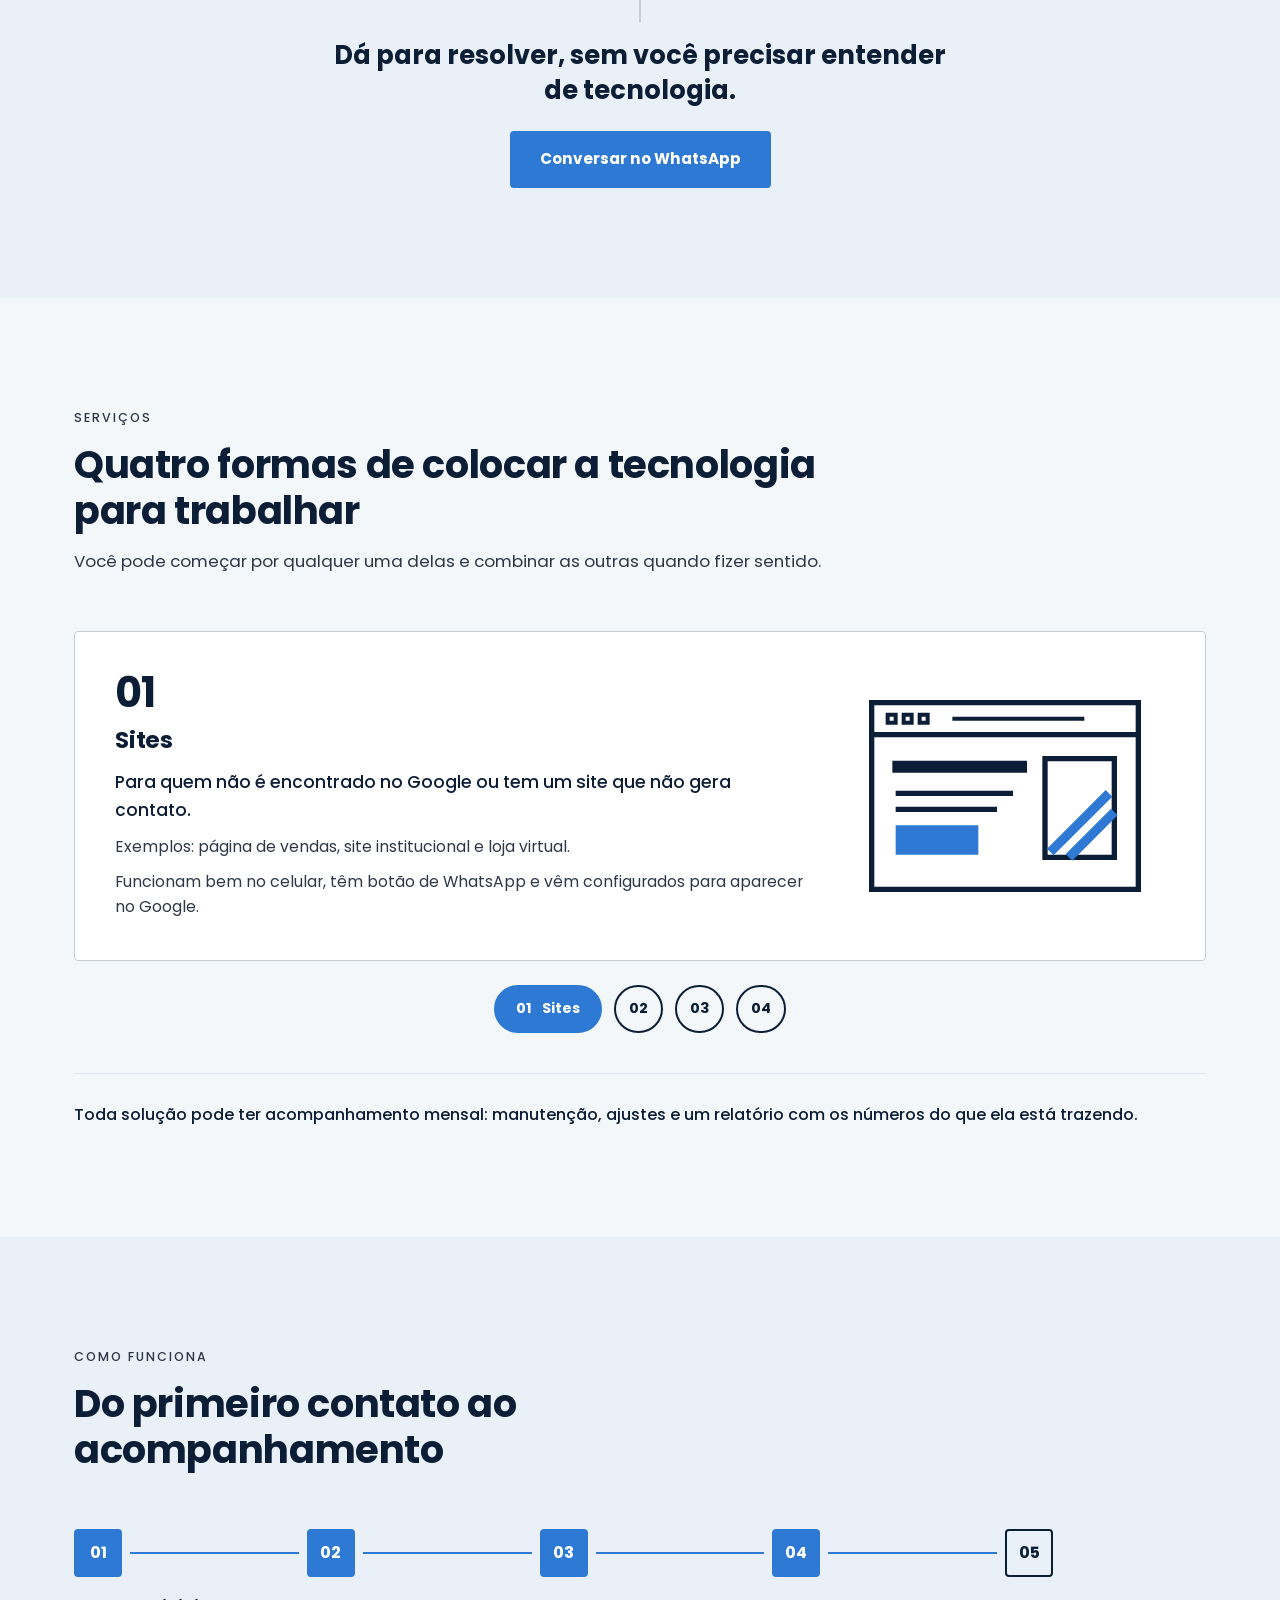
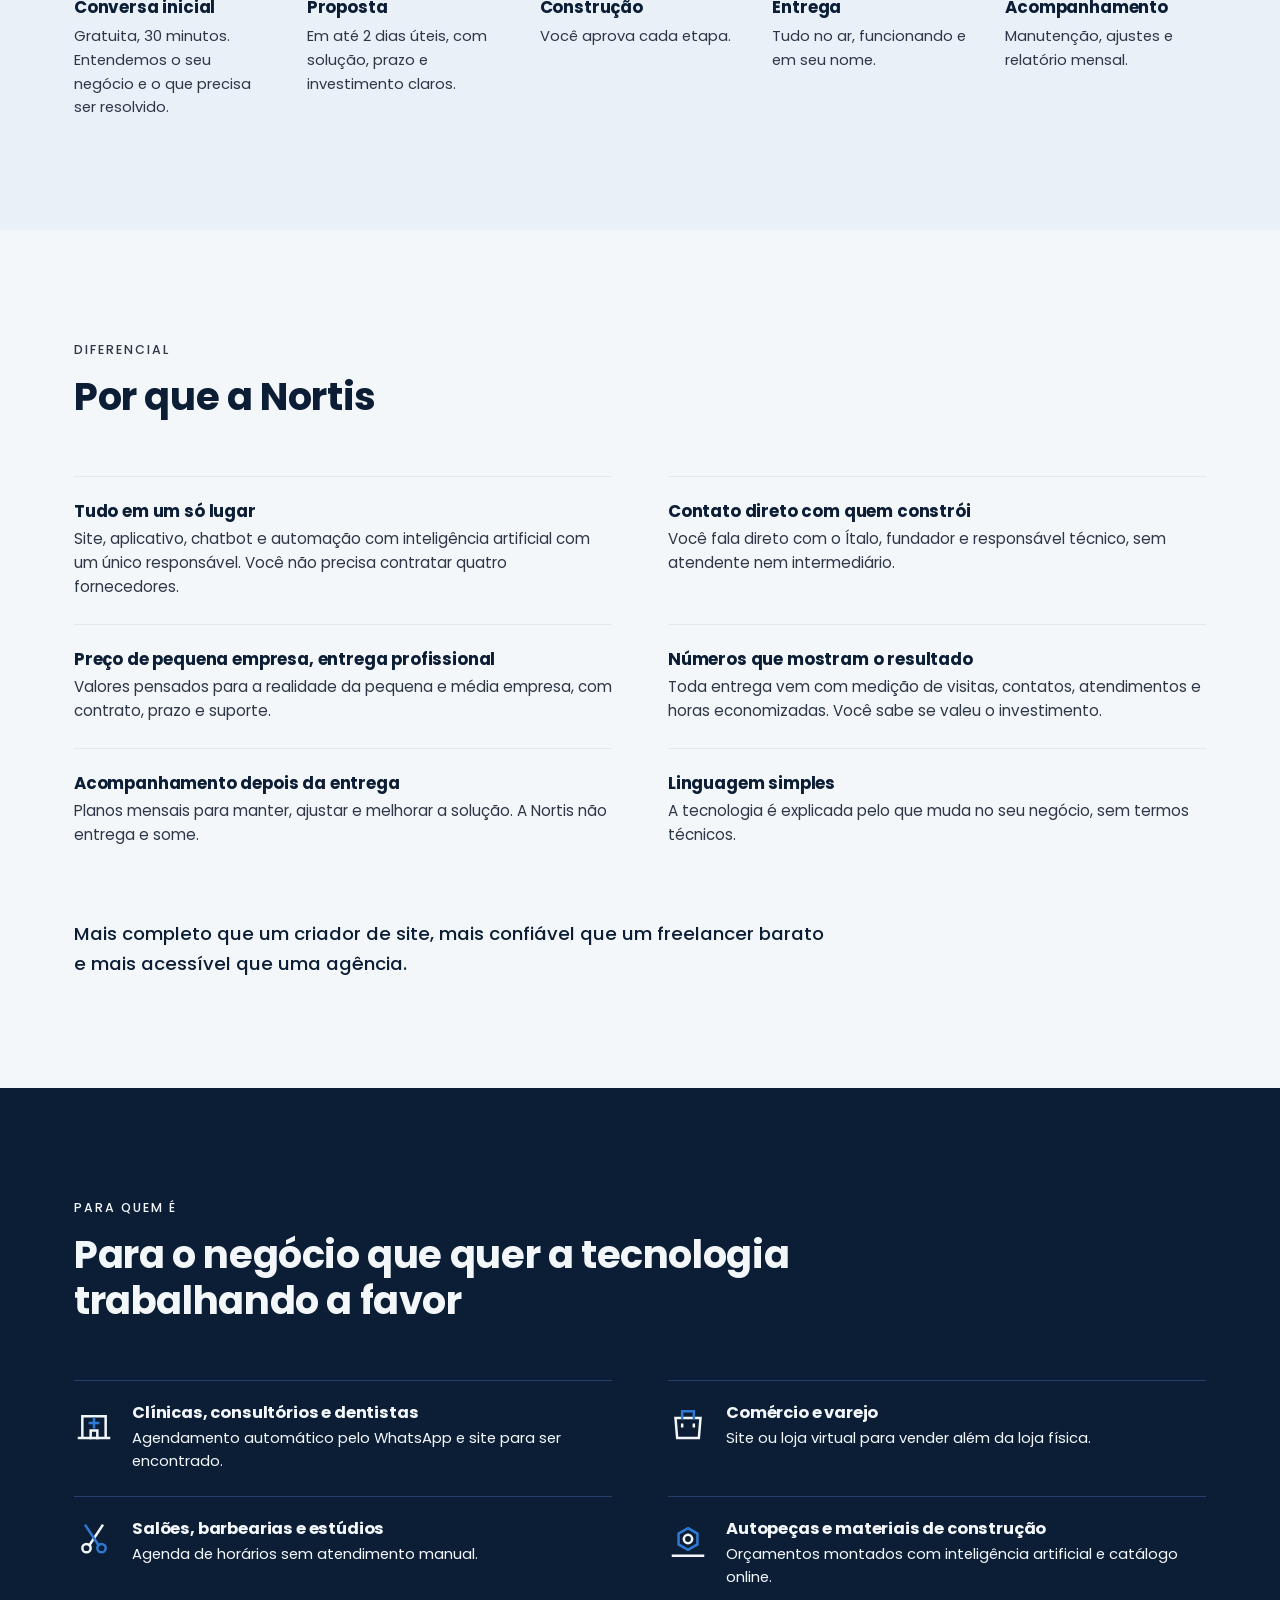
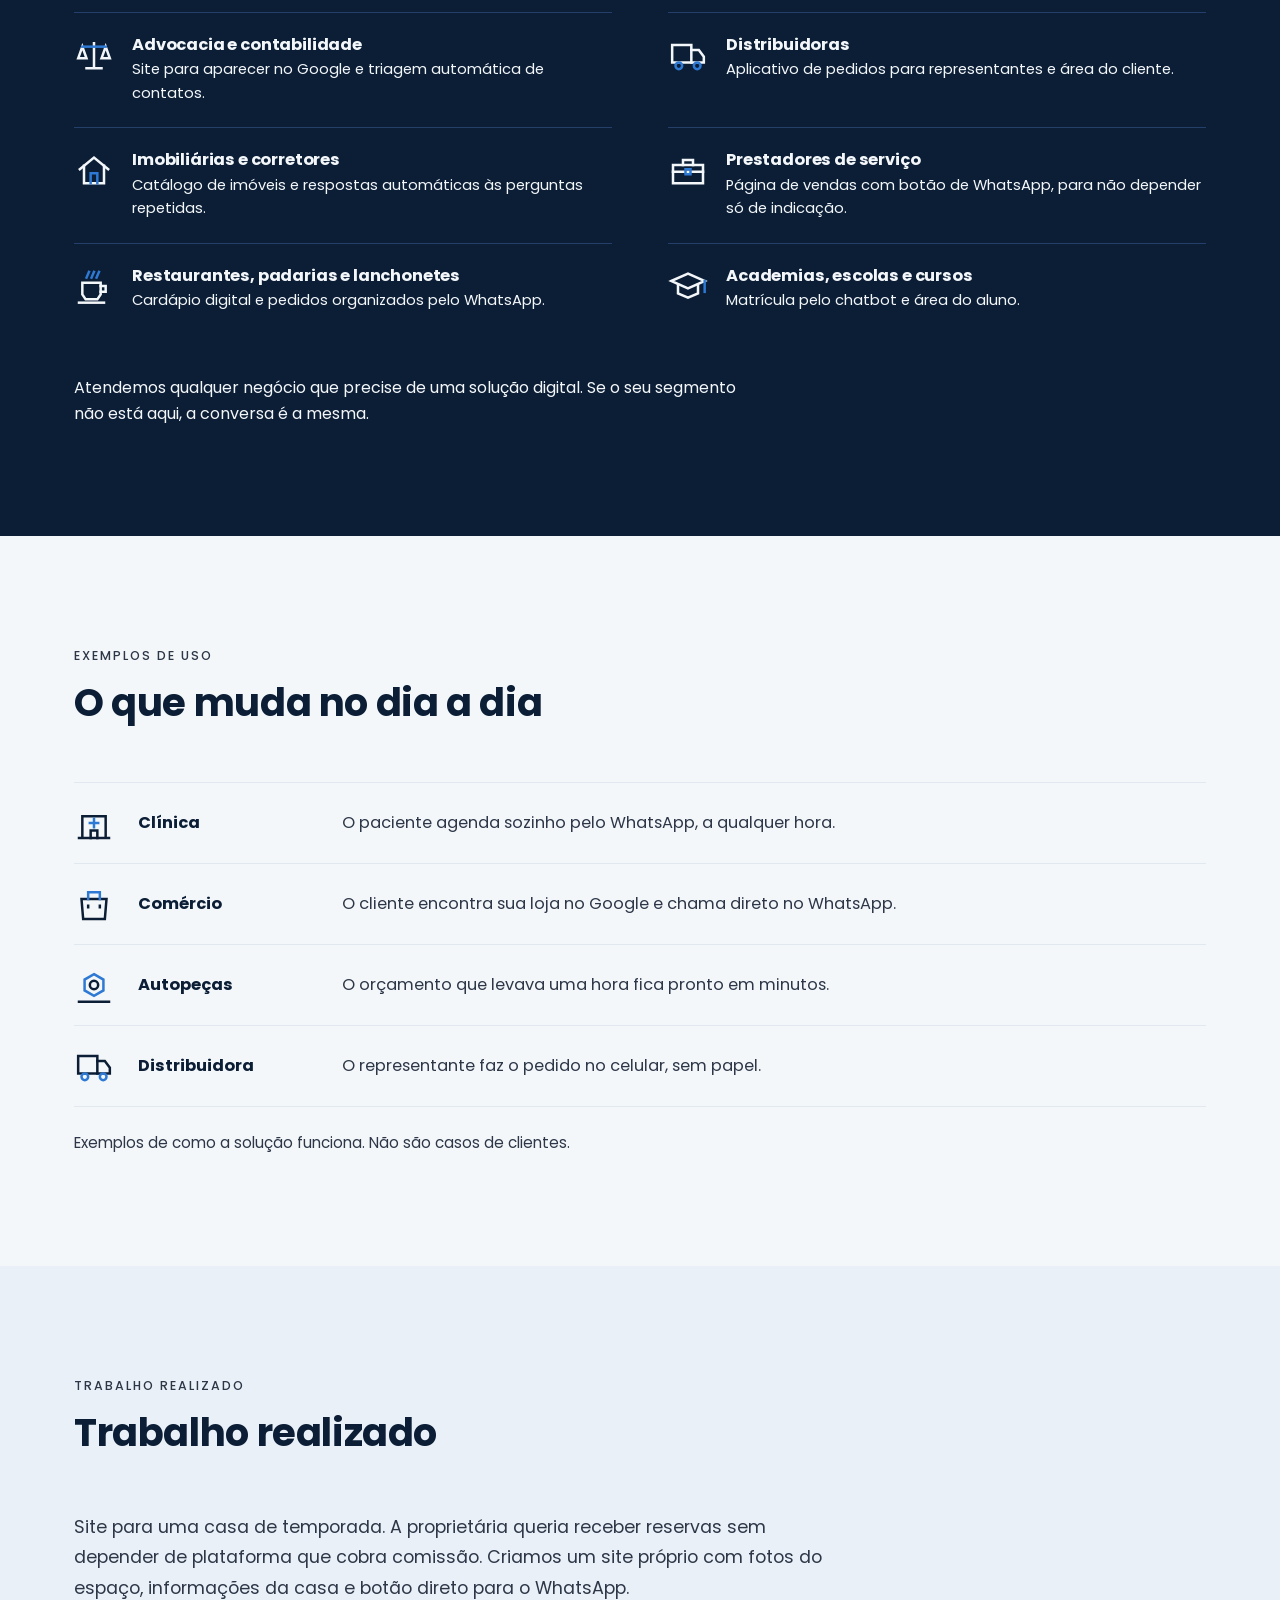
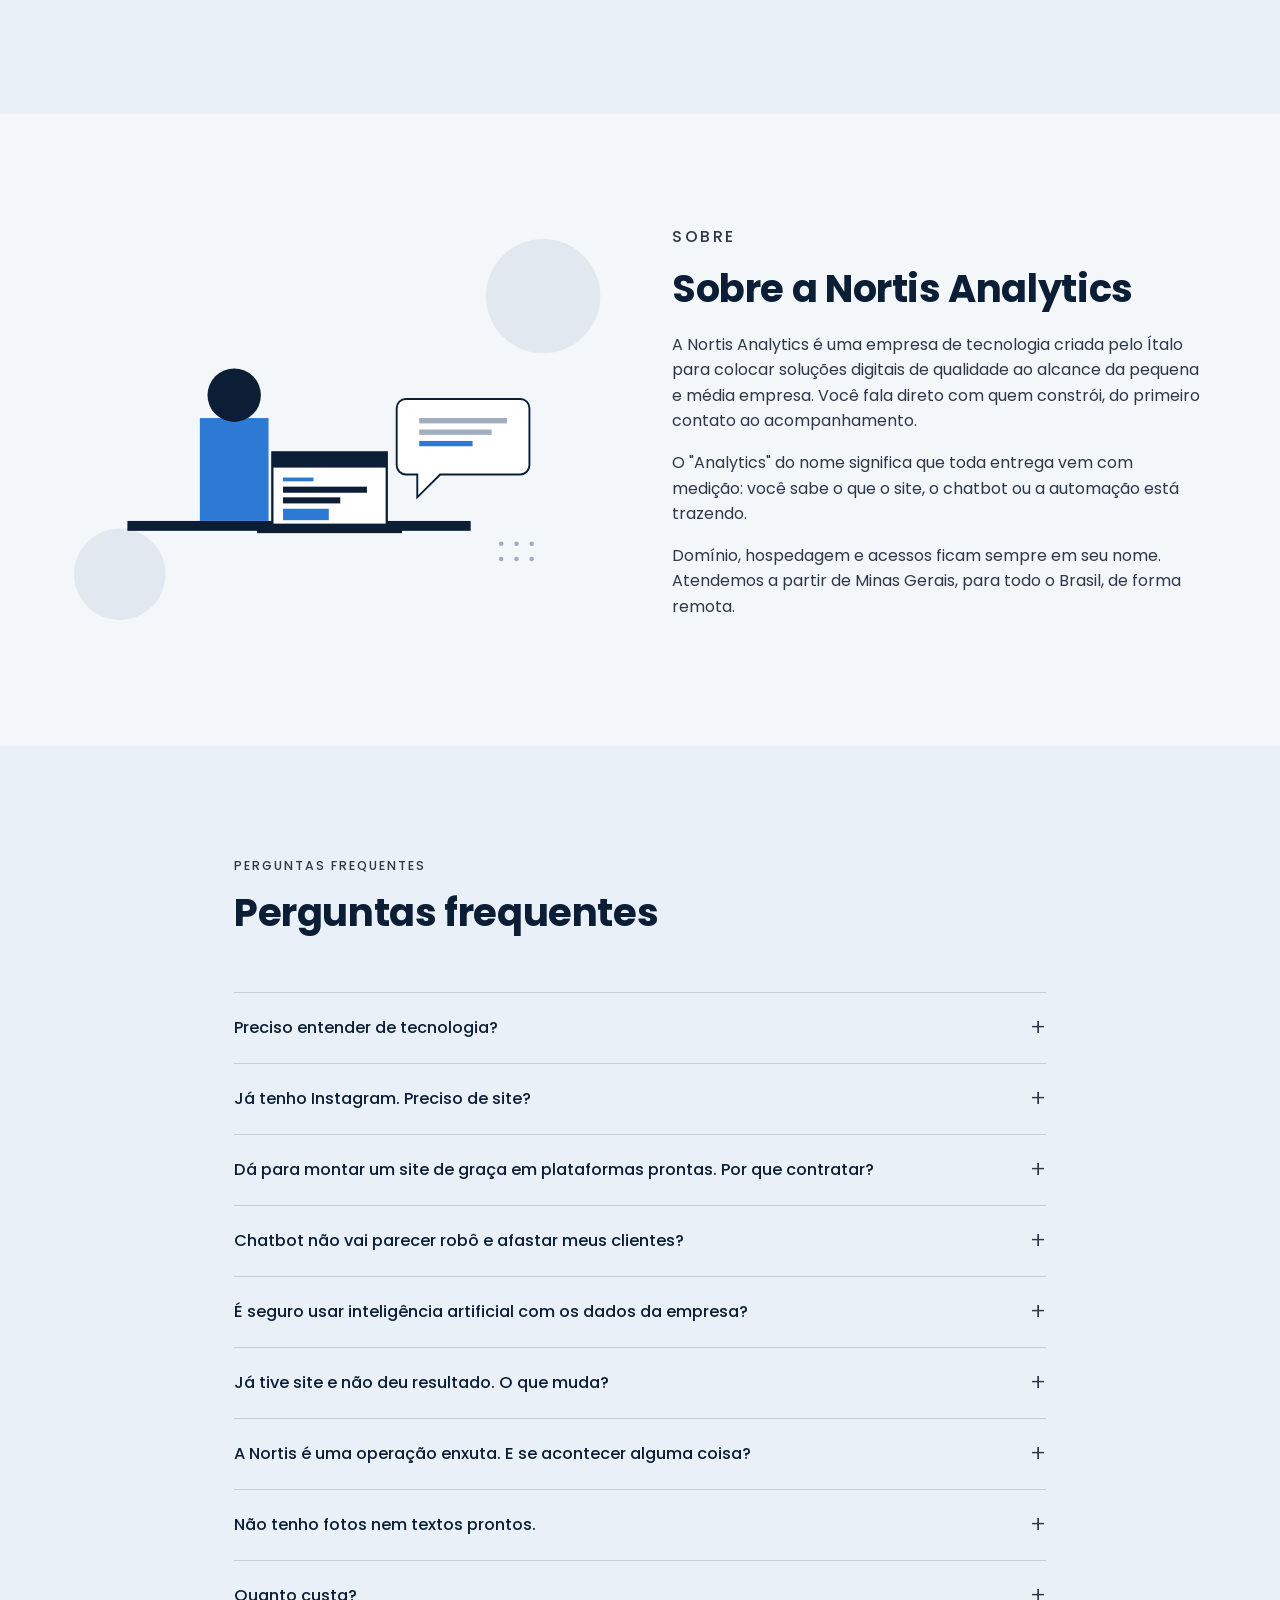
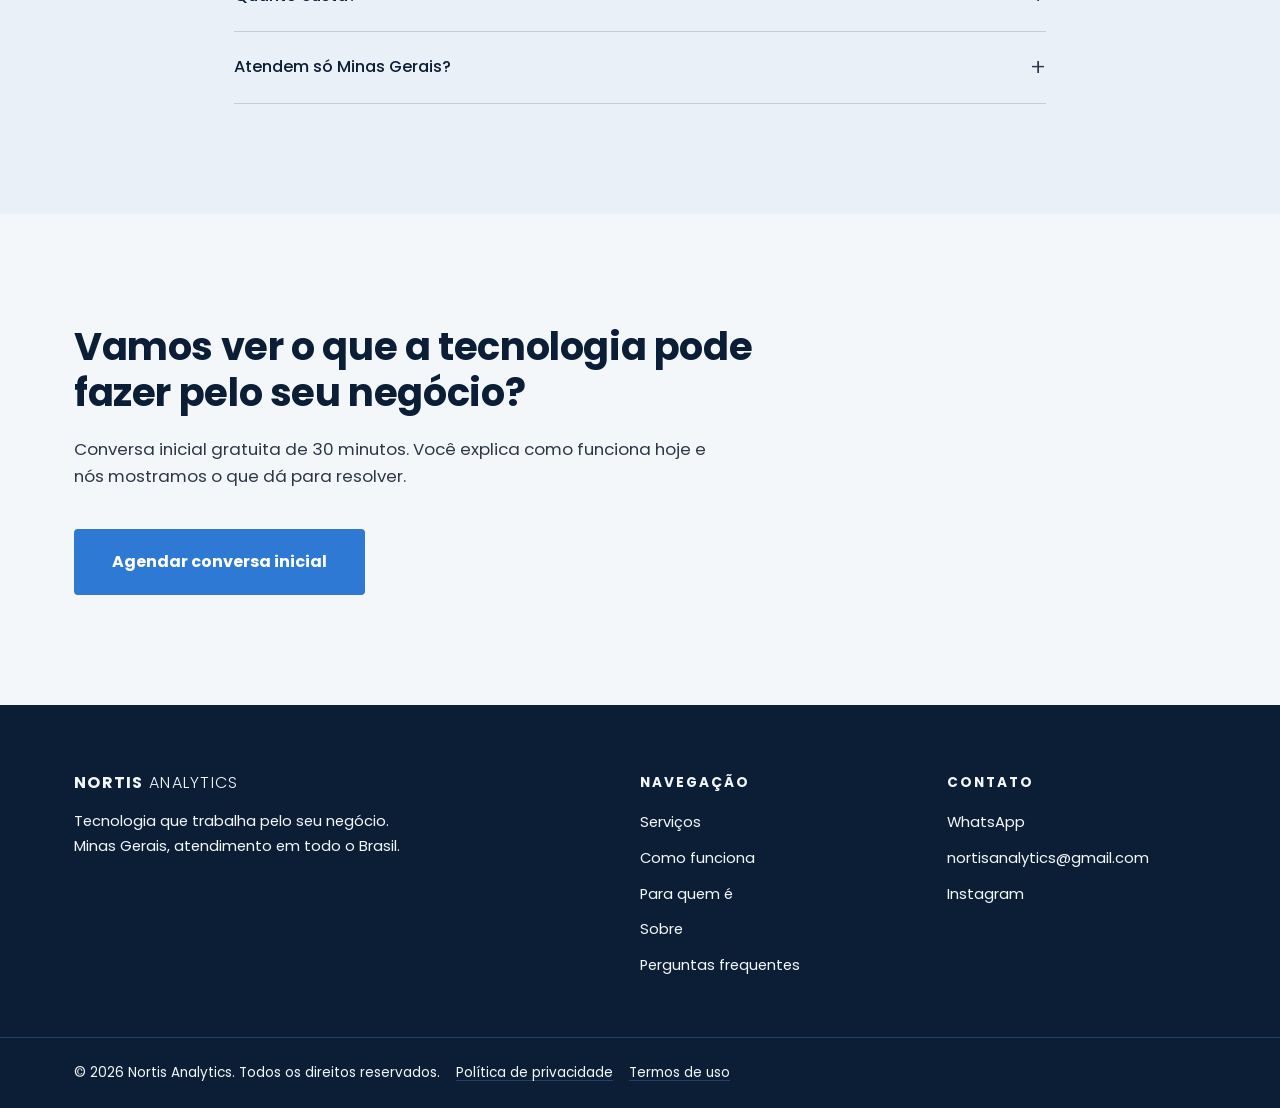
==== commit dce2be5e: "Visual animado: carrossel de demonstrações, barra de seções e ícones - Topo com carrossel de quatro " ====
--- a/index.html
+++ b/index.html
@@ -113,133 +113,234 @@
       <img src="assets/images/logo-mark-dark.svg" alt="" aria-hidden="true" class="logo-img illus-dark" />
       <span class="logo-text"><strong>NORTIS</strong> ANALYTICS</span>
     </a>
-    <nav class="nav" id="nav">
-      <a href="#servicos">Serviços</a>
-      <a href="#como-funciona">Como funciona</a>
-      <a href="#para-quem">Para quem é</a>
-      <a href="#sobre">Sobre</a>
-      <a href="#faq">Perguntas frequentes</a>
-      <a href="whatsapp.html" target="_blank" rel="noopener" class="btn btn-primary btn-sm">Conversar no WhatsApp</a>
-    </nav>
     <div class="header-actions">
       <button class="theme-toggle" id="themeToggle" type="button" aria-label="Ativar tema escuro" aria-pressed="false">
         <svg class="icon-moon" viewBox="0 0 24 24" width="20" height="20" fill="none" stroke="currentColor" stroke-width="2" stroke-linecap="round" stroke-linejoin="round" aria-hidden="true"><path d="M21 12.8A9 9 0 1 1 11.2 3a7 7 0 0 0 9.8 9.8Z"/></svg>
         <svg class="icon-sun" viewBox="0 0 24 24" width="20" height="20" fill="none" stroke="currentColor" stroke-width="2" stroke-linecap="round" stroke-linejoin="round" aria-hidden="true"><circle cx="12" cy="12" r="4"/><path d="M12 2v2M12 20v2M4.9 4.9l1.4 1.4M17.7 17.7l1.4 1.4M2 12h2M20 12h2M4.9 19.1l1.4-1.4M17.7 6.3l1.4-1.4"/></svg>
       </button>
-      <button class="menu-toggle" id="menuToggle" type="button" aria-label="Abrir menu">
-        <span></span><span></span><span></span>
-      </button>
+      <a href="whatsapp.html" target="_blank" rel="noopener" class="btn btn-primary btn-sm"><span class="label-long">Conversar no WhatsApp</span><span class="label-short">WhatsApp</span></a>
     </div>
   </div>
 </header>
 
-<main id="top">
+<main id="top" class="home">
 
   <!-- TOPO -->
-  <section class="hero">
-    <div class="container">
+  <section class="hero sec-base">
+    <div class="container hero-grid">
       <div class="hero-content">
         <p class="eyebrow">Nortis Analytics</p>
-        <h1>Tecnologia que trabalha <span class="accent">pelo seu negócio.</span></h1>
+        <h1>
+          <span class="visually-hidden">Tecnologia que trabalha pelo seu negócio.</span>
+          <span class="hero-title" aria-hidden="true"><span class="rotator" id="heroRotator"><span class="rotator-item is-active">Um atendimento</span><span class="rotator-item">Um site</span><span class="rotator-item">Um aplicativo</span><span class="rotator-item">Uma IA</span></span> que trabalha pelo seu negócio.</span>
+        </h1>
         <p class="hero-text">Sites, aplicativos, inteligência artificial e chatbots para pequenas e médias empresas. Seu cliente encontra você no Google, pode ser atendido a qualquer hora e sua equipe para de repetir tarefa manual.</p>
         <div class="hero-cta">
           <a href="whatsapp.html" target="_blank" rel="noopener" class="btn btn-primary">Conversar no WhatsApp</a>
           <a href="#servicos" class="btn btn-outline">Ver serviços</a>
         </div>
       </div>
-    </div>
-  </section>
+
+      <!-- Carrossel de demonstrações. Os slides já vêm no estado final; o script anima passo a passo.
+           data-from / data-until: etapa em que o elemento aparece / some. data-mark: etapa em que recebe destaque.
+           data-type: etapa em que o texto é digitado. data-times: espera (ms) depois de cada etapa. -->
+      <div class="demo-carousel" id="demoCarousel" role="region" aria-roledescription="carrossel" aria-label="Exemplos de como funciona">
+        <div class="demo-frame">
+
+          <div class="demo-slide is-current" role="group" aria-roledescription="slide" aria-label="1 de 4: Atendimento" data-name="Atendimento" data-caption="Exemplo de como funciona um atendimento automático." data-times="500,800,1300,1500,900,1300">
+            <div class="demo-head"><span class="chat-dot" aria-hidden="true"></span><span class="demo-title">Atendimento automático</span><span class="chat-status">online</span></div>
+            <div class="demo-body chat-body">
+              <div class="msg msg-client" data-from="1"><p>Oi, vocês têm horário amanhã?</p><span class="msg-time">23:12</span></div>
+              <div class="typing" data-from="2" data-until="2" aria-hidden="true"><span></span><span></span><span></span></div>
+              <div class="msg msg-bot" data-from="3"><p>Temos às 9h, 14h e 16h. Qual fica melhor para você?</p></div>
+              <div class="msg msg-client" data-from="4"><p>14h</p></div>
+              <div class="typing" data-from="5" data-until="5" aria-hidden="true"><span></span><span></span><span></span></div>
+              <div class="msg msg-bot" data-from="6"><p>Agendado para amanhã às 14h. Você recebe um lembrete 1 hora antes.</p></div>
+            </div>
+          </div>
+
+          <div class="demo-slide" role="group" aria-roledescription="slide" aria-label="2 de 4: Site" data-name="Site" data-caption="Exemplo de como funciona um site com contato direto." data-times="500,1800,1100,700,1200,700">
+            <div class="demo-head"><span class="win-dots" aria-hidden="true"><span></span><span></span><span></span></span><span class="demo-title">Navegador</span></div>
+            <div class="demo-body site-body">
+              <div class="site-search"><span class="site-search-text" data-type="1">dentista perto de mim</span><span class="caret" aria-hidden="true"></span></div>
+              <div class="site-result is-marked" data-from="2" data-until="3" data-mark="3"><strong>Clínica Exemplo | Agende pelo WhatsApp</strong><span>clinicaexemplo.com.br</span></div>
+              <div class="site-page" data-from="4">
+                <p class="site-page-name">Clínica Exemplo</p>
+                <span class="site-cta is-marked" data-mark="5">Agendar pelo WhatsApp</span>
+              </div>
+              <div class="site-toast" data-from="6">Novo contato pelo site</div>
+            </div>
+          </div>
+
+          <div class="demo-slide" role="group" aria-roledescription="slide" aria-label="3 de 4: Aplicativo" data-name="Aplicativo" data-caption="Exemplo de como funciona um aplicativo de agendamento." data-times="1200,1700,1700,1700">
+            <div class="demo-head"><span class="chat-dot" aria-hidden="true"></span><span class="demo-title">Agenda de hoje</span></div>
+            <div class="demo-body app-body">
+              <div class="slot is-marked" data-mark="1"><span class="slot-time">09:00</span><span class="slot-cell"><span class="slot-free">Livre</span><span class="slot-busy">Ocupado</span></span></div>
+              <div class="slot is-marked" data-mark="2"><span class="slot-time">10:30</span><span class="slot-cell"><span class="slot-free">Livre</span><span class="slot-busy">Ocupado</span></span></div>
+              <div class="slot slot-new is-marked" data-mark="4"><span class="slot-time">14:00</span><span class="slot-cell"><span class="slot-free">Livre</span><span class="slot-busy">Novo agendamento</span></span></div>
+              <div class="slot is-marked" data-mark="3"><span class="slot-time">16:00</span><span class="slot-cell"><span class="slot-free">Livre</span><span class="slot-busy">Ocupado</span></span></div>
+            </div>
+          </div>
+
+          <div class="demo-slide" role="group" aria-roledescription="slide" aria-label="4 de 4: IA" data-name="IA" data-caption="Exemplo de como funciona uma IA que organiza pedidos." data-times="600,1300,1900,800,800,800">
+            <div class="demo-head"><span class="chat-dot" aria-hidden="true"></span><span class="demo-title">Pedido recebido</span></div>
+            <div class="demo-body ia-body">
+              <div class="ia-in">
+                <div class="msg msg-client" data-from="1"><p>Preciso de 20 sacos de cimento, 5 metros de areia e 2 caixas de piso 60x60</p></div>
+                <div class="typing" data-from="2" data-until="2" aria-hidden="true"><span></span><span></span><span></span></div>
+              </div>
+              <div class="ia-out">
+                <p class="ia-out-title">Pedido organizado</p>
+                <ul class="ia-items">
+                  <li data-from="3"><span>Cimento</span><strong>20 sacos</strong></li>
+                  <li data-from="4"><span>Areia</span><strong>5 m³</strong></li>
+                  <li data-from="5"><span>Piso 60x60</span><strong>2 caixas</strong></li>
+                </ul>
+                <span class="ia-badge" data-from="6">Orçamento pronto para enviar</span>
+              </div>
+            </div>
+          </div>
+
+        </div>
+        <p class="demo-caption" id="demoCaption">Exemplo de como funciona um atendimento automático.</p>
+        <div class="demo-controls">
+          <button type="button" class="demo-arrow" id="demoPrev" aria-label="Exemplo anterior"><svg viewBox="0 0 16 16" width="16" height="16" fill="none" stroke="currentColor" stroke-width="2" stroke-linecap="square" aria-hidden="true"><path d="M10 3L5 8L10 13"/></svg></button>
+          <div class="demo-dots">
+            <button type="button" class="demo-dot" aria-label="Atendimento" aria-current="true"></button>
+            <button type="button" class="demo-dot" aria-label="Site"></button>
+            <button type="button" class="demo-dot" aria-label="Aplicativo"></button>
+            <button type="button" class="demo-dot" aria-label="IA"></button>
+          </div>
+          <button type="button" class="demo-arrow" id="demoNext" aria-label="Próximo exemplo"><svg viewBox="0 0 16 16" width="16" height="16" fill="none" stroke="currentColor" stroke-width="2" stroke-linecap="square" aria-hidden="true"><path d="M6 3L11 8L6 13"/></svg></button>
+        </div>
+      </div>
+    </div>
+  </section>
+
+  <!-- BARRA DE SEÇÕES -->
+  <nav class="section-nav" id="sectionNav" aria-label="Seções da página">
+    <div class="section-nav-track" id="sectionNavTrack">
+      <span class="section-nav-indicator" aria-hidden="true"></span>
+      <a href="#servicos" data-nav="servicos" data-label="Serviços">Serviços</a>
+      <a href="#como-funciona" data-nav="como-funciona" data-label="Como funciona">Como funciona</a>
+      <a href="#para-quem" data-nav="para-quem" data-label="Para quem é">Para quem é</a>
+      <a href="#sobre" data-nav="sobre" data-label="Sobre">Sobre</a>
+      <a href="#faq" data-nav="faq" data-label="Perguntas frequentes">Perguntas frequentes</a>
+    </div>
+  </nav>
 
   <!-- DOR -->
-  <section class="section" id="dor">
-    <div class="container">
-      <header class="section-head">
+  <section class="section sec-alt" id="dor" data-nav-group="">
+    <div class="container">
+      <header class="section-head" data-reveal>
         <p class="eyebrow">O dia a dia</p>
         <h2>Isso acontece no seu negócio?</h2>
       </header>
-      <ul class="pain-list">
-        <li>O cliente manda mensagem às 23h e compra de quem respondeu primeiro.</li>
-        <li>Alguém procura o seu serviço na cidade e encontra o concorrente no Google.</li>
-        <li>Sua equipe responde as mesmas perguntas dezenas de vezes por semana.</li>
-        <li>Orçamentos que levam uma hora para montar, um por um.</li>
-        <li>Agenda, pedidos e controles espalhados entre caderno, planilha e WhatsApp.</li>
-        <li>Você depende só de indicação e do Instagram para conseguir cliente novo.</li>
-      </ul>
-      <p class="pain-footer">Dá para resolver, sem você precisar entender de tecnologia.</p>
+      <div class="pain-path" id="painPath">
+        <svg class="pain-line" aria-hidden="true"><path class="pain-line-track" d=""></path><path class="pain-line-fill" d=""></path></svg>
+        <ol class="pain-list">
+          <li class="pain-item"><span class="icon-box"><svg class="icon" aria-hidden="true"><use href="assets/icons/nortis-icons.svg#dor-mensagem"></use></svg></span><p>O cliente manda mensagem às 23h e compra de quem respondeu primeiro.</p></li>
+          <li class="pain-item"><span class="icon-box"><svg class="icon" aria-hidden="true"><use href="assets/icons/nortis-icons.svg#dor-busca"></use></svg></span><p>Alguém procura o seu serviço na cidade e encontra o concorrente no Google.</p></li>
+          <li class="pain-item"><span class="icon-box"><svg class="icon" aria-hidden="true"><use href="assets/icons/nortis-icons.svg#dor-perguntas"></use></svg></span><p>Sua equipe responde as mesmas perguntas dezenas de vezes por semana.</p></li>
+          <li class="pain-item"><span class="icon-box"><svg class="icon" aria-hidden="true"><use href="assets/icons/nortis-icons.svg#dor-orcamento"></use></svg></span><p>Orçamentos que levam uma hora para montar, um por um.</p></li>
+          <li class="pain-item"><span class="icon-box"><svg class="icon" aria-hidden="true"><use href="assets/icons/nortis-icons.svg#dor-papel"></use></svg></span><p>Agenda, pedidos e controles espalhados entre caderno, planilha e WhatsApp.</p></li>
+          <li class="pain-item"><span class="icon-box"><svg class="icon" aria-hidden="true"><use href="assets/icons/nortis-icons.svg#dor-indicacao"></use></svg></span><p>Você depende só de indicação e do Instagram para conseguir cliente novo.</p></li>
+        </ol>
+        <div class="pain-end">
+          <p class="pain-footer">Dá para resolver, sem você precisar entender de tecnologia.</p>
+          <a href="whatsapp.html" target="_blank" rel="noopener" class="btn btn-primary">Conversar no WhatsApp</a>
+        </div>
+      </div>
     </div>
   </section>
 
   <!-- SERVIÇOS -->
-  <section class="section" id="servicos">
-    <div class="container">
-      <header class="section-head">
+  <section class="section sec-base" id="servicos" data-nav-group="servicos">
+    <div class="container">
+      <header class="section-head" data-reveal>
         <p class="eyebrow">Serviços</p>
         <h2>Quatro formas de colocar a tecnologia para trabalhar</h2>
         <p class="section-sub">Você pode começar por qualquer uma delas e combinar as outras quando fizer sentido.</p>
       </header>
-      <ol class="service-list">
-        <li>
-          <div class="service-title"><span class="big-num">01</span><h3>Sites</h3></div>
-          <div class="service-body">
-            <p class="service-problem">Para quem não é encontrado no Google ou tem um site que não gera contato.</p>
-            <p>Exemplos: página de vendas, site institucional e loja virtual.</p>
-            <p>Funcionam bem no celular, têm botão de WhatsApp e vêm configurados para aparecer no Google.</p>
-          </div>
-        </li>
-        <li>
-          <div class="service-title"><span class="big-num">02</span><h3>Aplicativos sob medida</h3></div>
-          <div class="service-body">
-            <p class="service-problem">Para o que hoje roda em papel, planilha ou mensagem perdida no WhatsApp.</p>
-            <p>Exemplos: agendamento, pedidos e orçamentos, área do cliente e sistemas internos para a equipe.</p>
-            <p>Funcionam direto no celular e no computador, sem precisar baixar.</p>
-          </div>
-        </li>
-        <li>
-          <div class="service-title"><span class="big-num">03</span><h3>Integrações com IA</h3></div>
-          <div class="service-body">
-            <p class="service-problem">Para tirar o trabalho repetitivo das mãos da equipe.</p>
-            <p>Exemplos: orçamentos e respostas padrão, organização de documentos e e-mails, e sistemas conectados para a informação passar sozinha.</p>
-            <p>A decisão continua com uma pessoa da sua empresa.</p>
-          </div>
-        </li>
-        <li>
-          <div class="service-title"><span class="big-num">04</span><h3>Chatbots de atendimento</h3></div>
-          <div class="service-body">
-            <p class="service-problem">Atendimento automático que entende o que o cliente escreve, no WhatsApp, no site e no Instagram.</p>
-            <p>Exemplos: dúvidas frequentes 24 horas, agendamento e triagem antes do atendente.</p>
-            <p>Quando o cliente precisa de uma pessoa, a conversa passa para você ou sua equipe.</p>
-          </div>
-        </li>
-      </ol>
-      <p class="service-footnote">Toda solução pode ter acompanhamento mensal: manutenção, ajustes e um relatório com os números do que ela está trazendo.</p>
+      <div class="services" id="services">
+        <div class="service-tabs" role="tablist" aria-label="Serviços">
+          <button type="button" class="service-tab" role="tab" id="tab-sites" aria-controls="panel-sites" aria-selected="true"><span class="tab-num">01</span><span class="tab-name">Sites</span><span class="tab-short" aria-hidden="true">Sites</span></button>
+          <button type="button" class="service-tab" role="tab" id="tab-apps" aria-controls="panel-apps" aria-selected="false" tabindex="-1"><span class="tab-num">02</span><span class="tab-name">Aplicativos sob medida</span><span class="tab-short" aria-hidden="true">Aplicativos</span></button>
+          <button type="button" class="service-tab" role="tab" id="tab-ia" aria-controls="panel-ia" aria-selected="false" tabindex="-1"><span class="tab-num">03</span><span class="tab-name">Integrações com IA</span><span class="tab-short" aria-hidden="true">IA</span></button>
+          <button type="button" class="service-tab" role="tab" id="tab-chatbot" aria-controls="panel-chatbot" aria-selected="false" tabindex="-1"><span class="tab-num">04</span><span class="tab-name">Chatbots de atendimento</span><span class="tab-short" aria-hidden="true">Chatbots</span></button>
+        </div>
+        <div class="service-panels">
+          <div class="service-panel" role="tabpanel" id="panel-sites" aria-labelledby="tab-sites" tabindex="0">
+            <div class="service-text">
+              <span class="big-num">01</span>
+              <h3>Sites</h3>
+              <p class="service-problem">Para quem não é encontrado no Google ou tem um site que não gera contato.</p>
+              <p>Exemplos: página de vendas, site institucional e loja virtual.</p>
+              <p>Funcionam bem no celular, têm botão de WhatsApp e vêm configurados para aparecer no Google.</p>
+            </div>
+            <svg class="service-illus" viewBox="0 0 240 180" aria-hidden="true"><use href="assets/icons/nortis-icons.svg#srv-sites"></use></svg>
+          </div>
+          <div class="service-panel" role="tabpanel" id="panel-apps" aria-labelledby="tab-apps" tabindex="0">
+            <div class="service-text">
+              <span class="big-num">02</span>
+              <h3>Aplicativos sob medida</h3>
+              <p class="service-problem">Para o que hoje roda em papel, planilha ou mensagem perdida no WhatsApp.</p>
+              <p>Exemplos: agendamento, pedidos e orçamentos, área do cliente e sistemas internos para a equipe.</p>
+              <p>Funcionam direto no celular e no computador, sem precisar baixar.</p>
+            </div>
+            <svg class="service-illus" viewBox="0 0 240 180" aria-hidden="true"><use href="assets/icons/nortis-icons.svg#srv-apps"></use></svg>
+          </div>
+          <div class="service-panel" role="tabpanel" id="panel-ia" aria-labelledby="tab-ia" tabindex="0">
+            <div class="service-text">
+              <span class="big-num">03</span>
+              <h3>Integrações com IA</h3>
+              <p class="service-problem">Para tirar o trabalho repetitivo das mãos da equipe.</p>
+              <p>Exemplos: orçamentos e respostas padrão, organização de documentos e e-mails, e sistemas conectados para a informação passar sozinha.</p>
+              <p>A decisão continua com uma pessoa da sua empresa.</p>
+            </div>
+            <svg class="service-illus" viewBox="0 0 240 180" aria-hidden="true"><use href="assets/icons/nortis-icons.svg#srv-ia"></use></svg>
+          </div>
+          <div class="service-panel" role="tabpanel" id="panel-chatbot" aria-labelledby="tab-chatbot" tabindex="0">
+            <div class="service-text">
+              <span class="big-num">04</span>
+              <h3>Chatbots de atendimento</h3>
+              <p class="service-problem">Atendimento automático que entende o que o cliente escreve, no WhatsApp, no site e no Instagram.</p>
+              <p>Exemplos: dúvidas frequentes 24 horas, agendamento e triagem antes do atendente.</p>
+              <p>Quando o cliente precisa de uma pessoa, a conversa passa para você ou sua equipe.</p>
+            </div>
+            <svg class="service-illus" viewBox="0 0 240 180" aria-hidden="true"><use href="assets/icons/nortis-icons.svg#srv-chatbot"></use></svg>
+          </div>
+        </div>
+      </div>
+      <p class="service-footnote" data-reveal>Toda solução pode ter acompanhamento mensal: manutenção, ajustes e um relatório com os números do que ela está trazendo.</p>
     </div>
   </section>
 
   <!-- COMO FUNCIONA -->
-  <section class="section" id="como-funciona">
-    <div class="container">
-      <header class="section-head">
+  <section class="section sec-alt" id="como-funciona" data-nav-group="como-funciona">
+    <div class="container">
+      <header class="section-head" data-reveal>
         <p class="eyebrow">Como funciona</p>
         <h2>Do primeiro contato ao acompanhamento</h2>
       </header>
-      <ol class="process">
-        <li><span class="big-num">01</span><h3>Conversa inicial</h3><p>Gratuita, 30 minutos. Entendemos o seu negócio e o que precisa ser resolvido.</p></li>
-        <li><span class="big-num">02</span><h3>Proposta</h3><p>Em até 2 dias úteis, com solução, prazo e investimento claros.</p></li>
-        <li><span class="big-num">03</span><h3>Construção</h3><p>Você aprova cada etapa.</p></li>
-        <li><span class="big-num">04</span><h3>Entrega</h3><p>Tudo no ar, funcionando e em seu nome.</p></li>
-        <li><span class="big-num">05</span><h3>Acompanhamento</h3><p>Manutenção, ajustes e relatório mensal.</p></li>
+      <ol class="process" id="process">
+        <li><span class="step-box">01</span><div><h3>Conversa inicial</h3><p>Gratuita, 30 minutos. Entendemos o seu negócio e o que precisa ser resolvido.</p></div></li>
+        <li><span class="step-box">02</span><div><h3>Proposta</h3><p>Em até 2 dias úteis, com solução, prazo e investimento claros.</p></div></li>
+        <li><span class="step-box">03</span><div><h3>Construção</h3><p>Você aprova cada etapa.</p></div></li>
+        <li><span class="step-box">04</span><div><h3>Entrega</h3><p>Tudo no ar, funcionando e em seu nome.</p></div></li>
+        <li><span class="step-box">05</span><div><h3>Acompanhamento</h3><p>Manutenção, ajustes e relatório mensal.</p></div></li>
       </ol>
     </div>
   </section>
 
   <!-- DIFERENCIAL -->
-  <section class="section" id="diferencial">
-    <div class="container">
-      <header class="section-head">
+  <section class="section sec-base" id="diferencial" data-nav-group="como-funciona">
+    <div class="container">
+      <header class="section-head" data-reveal>
         <p class="eyebrow">Diferencial</p>
         <h2>Por que a Nortis</h2>
       </header>
-      <ul class="line-list">
+      <ul class="line-list" data-reveal-list>
         <li><h3>Tudo em um só lugar</h3><p>Site, aplicativo, chatbot e automação com inteligência artificial com um único responsável. Você não precisa contratar quatro fornecedores.</p></li>
         <li><h3>Contato direto com quem constrói</h3><p>Você fala direto com o Ítalo, fundador e responsável técnico, sem atendente nem intermediário.</p></li>
         <li><h3>Preço de pequena empresa, entrega profissional</h3><p>Valores pensados para a realidade da pequena e média empresa, com contrato, prazo e suporte.</p></li>
@@ -247,58 +348,58 @@
         <li><h3>Acompanhamento depois da entrega</h3><p>Planos mensais para manter, ajustar e melhorar a solução. A Nortis não entrega e some.</p></li>
         <li><h3>Linguagem simples</h3><p>A tecnologia é explicada pelo que muda no seu negócio, sem termos técnicos.</p></li>
       </ul>
-      <p class="diff-statement">Mais completo que um criador de site, mais confiável que um freelancer barato e mais acessível que uma agência.</p>
+      <p class="diff-statement" data-reveal>Mais completo que um criador de site, mais confiável que um freelancer barato e mais acessível que uma agência.</p>
     </div>
   </section>
 
   <!-- PARA QUEM É -->
-  <section class="section section-band" id="para-quem">
-    <div class="container">
-      <header class="section-head">
+  <section class="section section-band" id="para-quem" data-nav-group="para-quem">
+    <div class="container">
+      <header class="section-head" data-reveal>
         <p class="eyebrow">Para quem é</p>
         <h2>Para o negócio que quer a tecnologia trabalhando a favor</h2>
       </header>
-      <ul class="line-list">
-        <li><h3>Clínicas, consultórios e dentistas</h3><p>Agendamento automático pelo WhatsApp e site para ser encontrado.</p></li>
-        <li><h3>Salões, barbearias e estúdios</h3><p>Agenda de horários sem atendimento manual.</p></li>
-        <li><h3>Advocacia e contabilidade</h3><p>Site para aparecer no Google e triagem automática de contatos.</p></li>
-        <li><h3>Imobiliárias e corretores</h3><p>Catálogo de imóveis e respostas automáticas às perguntas repetidas.</p></li>
-        <li><h3>Restaurantes, padarias e lanchonetes</h3><p>Cardápio digital e pedidos organizados pelo WhatsApp.</p></li>
-        <li><h3>Comércio e varejo</h3><p>Site ou loja virtual para vender além da loja física.</p></li>
-        <li><h3>Autopeças e materiais de construção</h3><p>Orçamentos montados com inteligência artificial e catálogo online.</p></li>
-        <li><h3>Distribuidoras</h3><p>Aplicativo de pedidos para representantes e área do cliente.</p></li>
-        <li><h3>Prestadores de serviço</h3><p>Página de vendas com botão de WhatsApp, para não depender só de indicação.</p></li>
-        <li><h3>Academias, escolas e cursos</h3><p>Matrícula pelo chatbot e área do aluno.</p></li>
+      <ul class="segment-list" data-reveal-list>
+        <li><svg class="icon icon-40" aria-hidden="true"><use href="assets/icons/nortis-icons.svg#seg-clinica"></use></svg><div><h3>Clínicas, consultórios e dentistas</h3><p>Agendamento automático pelo WhatsApp e site para ser encontrado.</p></div></li>
+        <li><svg class="icon icon-40" aria-hidden="true"><use href="assets/icons/nortis-icons.svg#seg-salao"></use></svg><div><h3>Salões, barbearias e estúdios</h3><p>Agenda de horários sem atendimento manual.</p></div></li>
+        <li><svg class="icon icon-40" aria-hidden="true"><use href="assets/icons/nortis-icons.svg#seg-advocacia"></use></svg><div><h3>Advocacia e contabilidade</h3><p>Site para aparecer no Google e triagem automática de contatos.</p></div></li>
+        <li><svg class="icon icon-40" aria-hidden="true"><use href="assets/icons/nortis-icons.svg#seg-imobiliaria"></use></svg><div><h3>Imobiliárias e corretores</h3><p>Catálogo de imóveis e respostas automáticas às perguntas repetidas.</p></div></li>
+        <li><svg class="icon icon-40" aria-hidden="true"><use href="assets/icons/nortis-icons.svg#seg-restaurante"></use></svg><div><h3>Restaurantes, padarias e lanchonetes</h3><p>Cardápio digital e pedidos organizados pelo WhatsApp.</p></div></li>
+        <li><svg class="icon icon-40" aria-hidden="true"><use href="assets/icons/nortis-icons.svg#seg-varejo"></use></svg><div><h3>Comércio e varejo</h3><p>Site ou loja virtual para vender além da loja física.</p></div></li>
+        <li><svg class="icon icon-40" aria-hidden="true"><use href="assets/icons/nortis-icons.svg#seg-autopecas"></use></svg><div><h3>Autopeças e materiais de construção</h3><p>Orçamentos montados com inteligência artificial e catálogo online.</p></div></li>
+        <li><svg class="icon icon-40" aria-hidden="true"><use href="assets/icons/nortis-icons.svg#seg-distribuidora"></use></svg><div><h3>Distribuidoras</h3><p>Aplicativo de pedidos para representantes e área do cliente.</p></div></li>
+        <li><svg class="icon icon-40" aria-hidden="true"><use href="assets/icons/nortis-icons.svg#seg-servicos"></use></svg><div><h3>Prestadores de serviço</h3><p>Página de vendas com botão de WhatsApp, para não depender só de indicação.</p></div></li>
+        <li><svg class="icon icon-40" aria-hidden="true"><use href="assets/icons/nortis-icons.svg#seg-educacao"></use></svg><div><h3>Academias, escolas e cursos</h3><p>Matrícula pelo chatbot e área do aluno.</p></div></li>
       </ul>
-      <p class="segments-text">Atendemos qualquer negócio que precise de uma solução digital. Se o seu segmento não está aqui, a conversa é a mesma.</p>
+      <p class="segments-text" data-reveal>Atendemos qualquer negócio que precise de uma solução digital. Se o seu segmento não está aqui, a conversa é a mesma.</p>
     </div>
   </section>
 
   <!-- EXEMPLOS DE USO -->
-  <section class="section" id="exemplos">
-    <div class="container">
-      <header class="section-head">
+  <section class="section sec-base" id="exemplos" data-nav-group="para-quem">
+    <div class="container">
+      <header class="section-head" data-reveal>
         <p class="eyebrow">Exemplos de uso</p>
         <h2>O que muda no dia a dia</h2>
       </header>
-      <ul class="example-list">
-        <li><strong>Clínica</strong><span>O paciente agenda sozinho pelo WhatsApp, a qualquer hora.</span></li>
-        <li><strong>Comércio</strong><span>O cliente encontra sua loja no Google e chama direto no WhatsApp.</span></li>
-        <li><strong>Autopeças</strong><span>O orçamento que levava uma hora fica pronto em minutos.</span></li>
-        <li><strong>Distribuidora</strong><span>O representante faz o pedido no celular, sem papel.</span></li>
+      <ul class="example-list" data-reveal-list>
+        <li><svg class="icon icon-40" aria-hidden="true"><use href="assets/icons/nortis-icons.svg#seg-clinica"></use></svg><strong>Clínica</strong><span>O paciente agenda sozinho pelo WhatsApp, a qualquer hora.</span></li>
+        <li><svg class="icon icon-40" aria-hidden="true"><use href="assets/icons/nortis-icons.svg#seg-varejo"></use></svg><strong>Comércio</strong><span>O cliente encontra sua loja no Google e chama direto no WhatsApp.</span></li>
+        <li><svg class="icon icon-40" aria-hidden="true"><use href="assets/icons/nortis-icons.svg#seg-autopecas"></use></svg><strong>Autopeças</strong><span>O orçamento que levava uma hora fica pronto em minutos.</span></li>
+        <li><svg class="icon icon-40" aria-hidden="true"><use href="assets/icons/nortis-icons.svg#seg-distribuidora"></use></svg><strong>Distribuidora</strong><span>O representante faz o pedido no celular, sem papel.</span></li>
       </ul>
-      <p class="examples-note">Exemplos de como a solução funciona. Não são casos de clientes.</p>
+      <p class="examples-note" data-reveal>Exemplos de como a solução funciona. Não são casos de clientes.</p>
     </div>
   </section>
 
   <!-- TRABALHO REALIZADO -->
-  <section class="section" id="trabalho">
-    <div class="container">
-      <header class="section-head">
+  <section class="section sec-alt" id="trabalho" data-nav-group="para-quem">
+    <div class="container">
+      <header class="section-head" data-reveal>
         <p class="eyebrow">Trabalho realizado</p>
         <h2>Trabalho realizado</h2>
       </header>
-      <p class="work-text">Site para uma casa de temporada. A proprietária queria receber reservas sem depender de plataforma que cobra comissão. Criamos um site próprio com fotos do espaço, informações da casa e botão direto para o WhatsApp.</p>
+      <p class="work-text" data-reveal>Site para uma casa de temporada. A proprietária queria receber reservas sem depender de plataforma que cobra comissão. Criamos um site próprio com fotos do espaço, informações da casa e botão direto para o WhatsApp.</p>
       <!-- ATIVAR IMAGENS: quando as duas imagens reais do site entregue estiverem em assets/images/, remova este comentário.
       <div class="work-images">
         <img src="assets/images/trabalho-casa-desktop.jpg" alt="Site da casa de temporada visto no computador" width="1600" height="1000" loading="lazy" />
@@ -309,17 +410,17 @@
   </section>
 
   <!-- SOBRE -->
-  <section class="section" id="sobre">
+  <section class="section sec-base" id="sobre" data-nav-group="sobre">
     <div class="container about-grid">
-      <div class="about-visual">
+      <div class="about-visual" data-reveal>
         <!-- ATIVAR FOTO: quando assets/images/italo.jpg (800x1000, 4:5, até 300 KB) estiver no projeto,
              remova o comentário da linha abaixo e apague as duas <img> da ilustração.
         <img src="assets/images/italo.jpg" alt="Ítalo, fundador da Nortis Analytics" width="800" height="1000" loading="lazy" class="about-photo" />
         -->
-        <img src="assets/images/about-illustration.svg" alt="Ilustração de uma pessoa trabalhando no computador ao lado de um balão de conversa" class="illus illus-light" loading="lazy" />
-        <img src="assets/images/about-illustration-dark.svg" alt="" aria-hidden="true" class="illus illus-dark" loading="lazy" />
-      </div>
-      <div class="about-content">
+        <img src="assets/images/about-illustration.svg" alt="Ilustração de uma pessoa trabalhando no computador ao lado de um balão de conversa" class="illus-light" loading="lazy" />
+        <img src="assets/images/about-illustration-dark.svg" alt="" aria-hidden="true" class="illus-dark" loading="lazy" />
+      </div>
+      <div class="about-content" data-reveal>
         <p class="eyebrow">Sobre</p>
         <h2>Sobre a Nortis Analytics</h2>
         <p>A Nortis Analytics é uma empresa de tecnologia criada pelo Ítalo para colocar soluções digitais de qualidade ao alcance da pequena e média empresa. Você fala direto com quem constrói, do primeiro contato ao acompanhamento.</p>
@@ -330,13 +431,13 @@
   </section>
 
   <!-- PERGUNTAS FREQUENTES -->
-  <section class="section" id="faq">
+  <section class="section sec-alt" id="faq" data-nav-group="faq">
     <div class="container faq-container">
-      <header class="section-head">
+      <header class="section-head" data-reveal>
         <p class="eyebrow">Perguntas frequentes</p>
         <h2>Perguntas frequentes</h2>
       </header>
-      <div class="faq">
+      <div class="faq" data-reveal-list>
         <details><summary>Preciso entender de tecnologia?</summary><p>Não. Você participa da conversa inicial e aprova cada etapa. O resto fica com a gente, e explicamos tudo sem termos técnicos.</p></details>
         <details><summary>Já tenho Instagram. Preciso de site?</summary><p>O Instagram é ótimo para relacionamento, mas quem procura o seu serviço no Google não encontra o seu perfil. E o perfil não é seu: uma mudança na plataforma ou uma conta bloqueada pode levar tudo embora. O site é um endereço que é seu e trabalha junto com o Instagram.</p></details>
         <details><summary>Dá para montar um site de graça em plataformas prontas. Por que contratar?</summary><p>Dá, e para algumas empresas isso basta. A questão é o seu tempo: montar, escrever, configurar para aparecer no Google e manter atualizado. Nós entregamos pronto, pensado para trazer cliente, e cuidamos da manutenção. Você continua focado no negócio.</p></details>
@@ -352,8 +453,8 @@
   </section>
 
   <!-- CHAMADA FINAL -->
-  <section class="cta-final" id="contato">
-    <div class="container">
+  <section class="cta-final sec-base" id="contato" data-nav-group="faq">
+    <div class="container" data-reveal>
       <h2>Vamos ver o que a tecnologia pode fazer pelo seu negócio?</h2>
       <p>Conversa inicial gratuita de 30 minutos. Você explica como funciona hoje e nós mostramos o que dá para resolver.</p>
       <a href="whatsapp.html" target="_blank" rel="noopener" class="btn btn-primary btn-lg">Agendar conversa inicial</a>
@@ -396,9 +497,22 @@
   </div>
 </footer>
 
-<a href="whatsapp.html" target="_blank" rel="noopener" class="whatsapp-float" aria-label="Conversar no WhatsApp">
-  <svg viewBox="0 0 24 24" width="28" height="28" fill="currentColor" aria-hidden="true"><path d="M20.52 3.48A11.78 11.78 0 0 0 12.04 0C5.5 0 .2 5.3.2 11.84c0 2.09.55 4.12 1.6 5.92L0 24l6.4-1.68a11.8 11.8 0 0 0 5.64 1.44h.01c6.54 0 11.84-5.3 11.84-11.84 0-3.17-1.24-6.14-3.37-8.44ZM12.05 21.3h-.01a9.46 9.46 0 0 1-4.82-1.32l-.35-.21-3.8 1 1.01-3.7-.22-.38a9.45 9.45 0 0 1-1.45-5.02c0-5.22 4.25-9.47 9.48-9.47 2.53 0 4.9.99 6.69 2.78a9.4 9.4 0 0 1 2.77 6.7c0 5.22-4.25 9.47-9.3 9.62Zm5.43-7.1c-.3-.15-1.76-.87-2.03-.97-.27-.1-.47-.15-.67.15-.2.3-.77.97-.94 1.17-.17.2-.35.22-.65.07-.3-.15-1.26-.46-2.4-1.48-.88-.78-1.48-1.75-1.65-2.05-.17-.3-.02-.46.13-.6.13-.13.3-.35.45-.52.15-.17.2-.3.3-.5.1-.2.05-.37-.02-.52-.07-.15-.67-1.62-.92-2.22-.24-.58-.49-.5-.67-.51l-.57-.01c-.2 0-.52.07-.8.37-.27.3-1.04 1.02-1.04 2.48 0 1.47 1.07 2.88 1.22 3.08.15.2 2.1 3.2 5.08 4.49.71.31 1.26.5 1.69.63.71.23 1.35.2 1.86.12.57-.08 1.76-.72 2-1.42.25-.7.25-1.3.17-1.42-.07-.12-.27-.2-.57-.34Z"/></svg>
-</a>
+<!-- BOTÃO DO WHATSAPP E BALÃO DE CONTATO -->
+<div class="contact-float" id="contactFloat">
+  <div class="contact-bubble-wrap" id="contactBubble">
+    <a href="whatsapp.html" target="_blank" rel="noopener" class="contact-bubble" aria-label="Fale conosco pelo WhatsApp">
+      <svg class="contact-icon" viewBox="0 0 24 24" fill="currentColor" aria-hidden="true"><path d="M20.52 3.48A11.78 11.78 0 0 0 12.04 0C5.5 0 .2 5.3.2 11.84c0 2.09.55 4.12 1.6 5.92L0 24l6.4-1.68a11.8 11.8 0 0 0 5.64 1.44h.01c6.54 0 11.84-5.3 11.84-11.84 0-3.17-1.24-6.14-3.37-8.44ZM12.05 21.3h-.01a9.46 9.46 0 0 1-4.82-1.32l-.35-.21-3.8 1 1.01-3.7-.22-.38a9.45 9.45 0 0 1-1.45-5.02c0-5.22 4.25-9.47 9.48-9.47 2.53 0 4.9.99 6.69 2.78a9.4 9.4 0 0 1 2.77 6.7c0 5.22-4.25 9.47-9.3 9.62Zm5.43-7.1c-.3-.15-1.76-.87-2.03-.97-.27-.1-.47-.15-.67.15-.2.3-.77.97-.94 1.17-.17.2-.35.22-.65.07-.3-.15-1.26-.46-2.4-1.48-.88-.78-1.48-1.75-1.65-2.05-.17-.3-.02-.46.13-.6.13-.13.3-.35.45-.52.15-.17.2-.3.3-.5.1-.2.05-.37-.02-.52-.07-.15-.67-1.62-.92-2.22-.24-.58-.49-.5-.67-.51l-.57-.01c-.2 0-.52.07-.8.37-.27.3-1.04 1.02-1.04 2.48 0 1.47 1.07 2.88 1.22 3.08.15.2 2.1 3.2 5.08 4.49.71.31 1.26.5 1.69.63.71.23 1.35.2 1.86.12.57-.08 1.76-.72 2-1.42.25-.7.25-1.3.17-1.42-.07-.12-.27-.2-.57-.34Z"/></svg>
+      <span class="contact-text contact-text-normal"><strong>Fale conosco</strong><span class="contact-sub">Clique aqui para conversar com a gente no WhatsApp.</span></span>
+      <span class="contact-text contact-text-hover"><strong>Converse conosco agora</strong><span class="contact-sub">Clique para abrir o WhatsApp.</span></span>
+    </a>
+    <button type="button" class="contact-close" id="contactClose" aria-label="Fechar mensagem">
+      <svg viewBox="0 0 12 12" width="10" height="10" fill="none" stroke="currentColor" stroke-width="2" aria-hidden="true"><path d="M2 2L10 10M10 2L2 10"/></svg>
+    </button>
+  </div>
+  <a href="whatsapp.html" target="_blank" rel="noopener" class="whatsapp-float" id="whatsappFloat" aria-label="Conversar no WhatsApp">
+    <svg viewBox="0 0 24 24" width="28" height="28" fill="currentColor" aria-hidden="true"><path d="M20.52 3.48A11.78 11.78 0 0 0 12.04 0C5.5 0 .2 5.3.2 11.84c0 2.09.55 4.12 1.6 5.92L0 24l6.4-1.68a11.8 11.8 0 0 0 5.64 1.44h.01c6.54 0 11.84-5.3 11.84-11.84 0-3.17-1.24-6.14-3.37-8.44ZM12.05 21.3h-.01a9.46 9.46 0 0 1-4.82-1.32l-.35-.21-3.8 1 1.01-3.7-.22-.38a9.45 9.45 0 0 1-1.45-5.02c0-5.22 4.25-9.47 9.48-9.47 2.53 0 4.9.99 6.69 2.78a9.4 9.4 0 0 1 2.77 6.7c0 5.22-4.25 9.47-9.3 9.62Zm5.43-7.1c-.3-.15-1.76-.87-2.03-.97-.27-.1-.47-.15-.67.15-.2.3-.77.97-.94 1.17-.17.2-.35.22-.65.07-.3-.15-1.26-.46-2.4-1.48-.88-.78-1.48-1.75-1.65-2.05-.17-.3-.02-.46.13-.6.13-.13.3-.35.45-.52.15-.17.2-.3.3-.5.1-.2.05-.37-.02-.52-.07-.15-.67-1.62-.92-2.22-.24-.58-.49-.5-.67-.51l-.57-.01c-.2 0-.52.07-.8.37-.27.3-1.04 1.02-1.04 2.48 0 1.47 1.07 2.88 1.22 3.08.15.2 2.1 3.2 5.08 4.49.71.31 1.26.5 1.69.63.71.23 1.35.2 1.86.12.57-.08 1.76-.72 2-1.42.25-.7.25-1.3.17-1.42-.07-.12-.27-.2-.57-.34Z"/></svg>
+  </a>
+</div>
 
 <script src="js/script.js"></script>
 </body>
--- a/css/style.css
+++ b/css/style.css
@@ -2,9 +2,8 @@
    Nortis Analytics: Stylesheet
    Paleta oficial (doc 12): #0B1E36, #2E79D3, #F4F7FA, #2D3748, #A0AEC0, #E2E8F0
    Regra do azul: #2E79D3 só em fundo de botão (texto branco em negrito),
-   bordas/linhas e títulos grandes. Texto pequeno usa --c-text.
-   Layout editorial: conteúdo em linhas e listas separadas por linhas finas,
-   sem cartões, sem sombras e sem faixas laterais coloridas.
+   bordas/linhas, ícones e títulos grandes. Texto pequeno usa --c-text.
+   Sem sombras, sem degradês e sem faixas laterais coloridas.
    ============================ */
 
 /* Poppins hospedada no próprio site (licença em assets/fonts/OFL.txt) */
@@ -16,37 +15,50 @@
 :root{
   --navy:#0B1E36;
   --blue:#2E79D3;
+  --blue-hover:color-mix(in srgb, #2E79D3 85%, #0B1E36);
   --white:#FFFFFF;
 
   /* Tema claro */
-  --c-bg:#F4F7FA;
+  --sec-base:#F4F7FA;
+  --sec-alt:#EAF0F7;
+  --c-bg:var(--sec-base);
+  --c-panel:#FFFFFF;
+  --c-panel-border:#E2E8F0;
   --c-heading:#0B1E36;
   --c-text:#2D3748;
   --c-note:#2D3748;
   --c-border:#E2E8F0;
-
-  /* Faixa escura (Para quem é) e rodapé */
+  /* Linha entre itens sobre a faixa #EAF0F7: tom entre #E2E8F0 e #A0AEC0 */
+  --c-border-alt:color-mix(in srgb, #A0AEC0 45%, #E2E8F0);
+
+  /* Para quem é e rodapé */
   --c-band:#0B1E36;
   --c-band-border:#24406A;
   --c-band-text:#F4F7FA;
 
+  --header-h:78px;
+  --nav-h:64px;
   --max:1180px;
   --radius:4px;
   --transition:.25s ease;
 }
 
 [data-theme="dark"]{
-  --c-bg:#0B1E36;
+  --sec-base:#0B1E36;
+  --sec-alt:#0F2440;
+  --c-panel:#13294A;
+  --c-panel-border:#24406A;
   --c-heading:#F4F7FA;
   --c-text:#F4F7FA;
   --c-note:#A0AEC0;
   --c-border:#24406A;
+  --c-border-alt:#24406A;
 
   --c-band:#13294A;
 }
 
 *{box-sizing:border-box;margin:0;padding:0}
-html{scroll-behavior:smooth;scroll-padding-top:90px}
+html{scroll-behavior:smooth}
 body{
   font-family:'Poppins',system-ui,-apple-system,sans-serif;
   font-weight:400;
@@ -61,6 +73,7 @@
 ul,ol{list-style:none}
 
 .container{max-width:var(--max);margin:0 auto;padding:0 24px}
+.visually-hidden{position:absolute;width:1px;height:1px;padding:0;margin:-1px;overflow:hidden;clip:rect(0 0 0 0);white-space:nowrap;border:0}
 
 h1,h2,h3,h4{color:var(--c-heading);font-weight:700;line-height:1.2;letter-spacing:-.01em}
 h1{font-size:clamp(2rem,4.6vw,3.5rem)}
@@ -77,7 +90,11 @@
   margin-bottom:14px;
 }
 
-/* Botões: retangulares, cantos de 4px, sem sombra e sem seta */
+/* Ícones do sprite: traço na cor do texto, destaque azul no próprio desenho */
+.icon{width:28px;height:28px;flex:none;color:currentColor;transition:color var(--transition)}
+.icon-40{width:40px;height:40px}
+
+/* Botões: retangulares, cantos de 4px, sem sombra */
 .btn{
   display:inline-flex;
   align-items:center;
@@ -88,16 +105,29 @@
   font-size:.95rem;
   font-family:inherit;
   cursor:pointer;
-  transition:background-color var(--transition),border-color var(--transition);
   border:2px solid transparent;
+  outline:1px solid transparent;
+  outline-offset:0;
   text-align:center;
+  transition:background-color var(--transition),border-color var(--transition),outline-color var(--transition),transform .12s ease;
 }
 .btn-sm{padding:9px 16px;font-size:.85rem}
 .btn-lg{padding:18px 36px;font-size:1rem}
 .btn-primary{background:var(--blue);color:var(--white);border-color:var(--blue)}
-.btn-primary:hover{background:var(--navy);border-color:var(--blue)}
-.btn-outline{background:transparent;color:var(--c-heading);border-color:var(--c-border)}
-.btn-outline:hover{border-color:var(--blue)}
+.btn-primary:hover{background:var(--blue-hover);border-color:var(--blue-hover);outline-color:var(--blue-hover)}
+.btn-outline{background:transparent;color:var(--c-heading);border-color:var(--c-heading)}
+.btn-outline:hover{background:color-mix(in srgb, var(--c-heading) 8%, transparent);outline-color:var(--c-heading)}
+.btn:active{transform:scale(.98)}
+.label-short{display:none}
+
+/* Links com sublinhado que cresce da esquerda para a direita */
+.link-grow{position:relative}
+.link-grow::after{
+  content:"";position:absolute;left:0;right:0;bottom:-3px;height:1px;
+  background:var(--blue);transform:scaleX(0);transform-origin:left;
+  transition:transform var(--transition);
+}
+.link-grow:hover::after{transform:scaleX(1)}
 
 /* Header */
 .header{
@@ -107,27 +137,18 @@
   transition:border-color var(--transition);
 }
 .header.scrolled{border-bottom-color:var(--c-border)}
-.header-inner{display:flex;align-items:center;justify-content:space-between;gap:24px;height:78px}
+.header-inner{display:flex;align-items:center;justify-content:space-between;gap:16px;height:var(--header-h)}
 .logo{display:flex;align-items:center;gap:12px;color:var(--c-heading)}
 .logo-img{width:38px;height:38px;object-fit:contain;display:block}
-.logo-text{font-weight:300;font-size:1rem;letter-spacing:.08em;line-height:1}
+.logo-text{font-weight:300;font-size:1rem;letter-spacing:.08em;line-height:1;white-space:nowrap}
 .logo-text strong{font-weight:700}
 .logo-light{color:var(--c-band-text)}
-
-.nav{display:flex;align-items:center;gap:28px;margin-left:auto}
-.nav > a{
-  font-size:.9rem;font-weight:500;color:var(--c-heading);
-  border-bottom:2px solid transparent;
-  transition:border-color var(--transition);
-}
-.nav > a:not(.btn){padding:4px 0}
-.nav > a:not(.btn):hover{border-bottom-color:var(--blue)}
-.nav > a.btn{color:var(--white)}
-
-.header-actions{display:flex;align-items:center;gap:8px}
+.header-actions{display:flex;align-items:center;gap:12px}
+.back-link{font-size:.9rem;font-weight:500;color:var(--c-heading)}
+
 .theme-toggle{
   display:inline-flex;align-items:center;justify-content:center;
-  width:40px;height:40px;padding:0;
+  width:40px;height:40px;padding:0;flex:none;
   background:transparent;color:var(--c-heading);
   border:1px solid var(--c-border);border-radius:var(--radius);
   cursor:pointer;transition:border-color var(--transition);
@@ -137,65 +158,265 @@
 [data-theme="dark"] .theme-toggle .icon-sun{display:block}
 [data-theme="dark"] .theme-toggle .icon-moon{display:none}
 
-.menu-toggle{display:none;background:none;border:0;cursor:pointer;width:40px;height:40px;flex-direction:column;justify-content:center;gap:5px;padding:8px}
-.menu-toggle span{display:block;height:2px;background:var(--c-heading);transition:var(--transition)}
-.menu-toggle.open span:nth-child(1){transform:translateY(7px) rotate(45deg)}
-.menu-toggle.open span:nth-child(2){opacity:0}
-.menu-toggle.open span:nth-child(3){transform:translateY(-7px) rotate(-45deg)}
-
 /* Imagens com versão por tema (logo e ilustração do Sobre) */
 .illus-dark{display:none}
 [data-theme="dark"] .illus-light{display:none}
 [data-theme="dark"] .illus-dark{display:block}
 
-/* Topo: só texto */
-.hero{padding:170px 0 110px}
-.hero-content{max-width:860px}
+/* Fundos das seções: base e faixa alternadas */
+.sec-base{--sec-bg:var(--sec-base);background:var(--sec-bg)}
+.sec-alt{--sec-bg:var(--sec-alt);background:var(--sec-bg);--c-border:var(--c-border-alt)}
+
+/* Página inicial: o conteúdo começa abaixo do cabeçalho fixo */
+.home{display:flex;flex-direction:column;padding-top:var(--header-h)}
+.home > section{scroll-margin-top:calc(var(--header-h) + var(--nav-h))}
+
+/* Topo */
+.hero{padding:90px 0 100px}
+.hero-grid{display:grid;grid-template-columns:1.1fr .9fr;gap:56px;align-items:center}
 .hero h1{
   margin:18px 0 28px;
-  font-size:clamp(2.4rem,6vw,4.5rem);
-  line-height:1.05;
+  font-size:clamp(2.2rem,5vw,3.9rem);
+  line-height:1.08;
   letter-spacing:-.025em;
 }
-.hero h1 .accent{color:var(--blue)}
-.hero-text{font-size:1.15rem;margin-bottom:40px;line-height:1.7;max-width:640px}
+.rotator{display:inline-grid;vertical-align:top;overflow:hidden;color:var(--blue)}
+.rotator-item{
+  grid-area:1/1;white-space:nowrap;
+  transform:translateY(100%);opacity:0;
+  transition:transform .3s ease,opacity .3s ease;
+}
+.rotator-item.is-active{transform:none;opacity:1}
+.rotator-item.is-leaving{transform:translateY(-100%);opacity:0}
+.hero-text{font-size:1.1rem;margin-bottom:40px;line-height:1.7;max-width:600px}
 .hero-cta{display:flex;gap:14px;flex-wrap:wrap}
 
-/* Seções: separadas por linha fina, sem troca de fundo */
-.section{padding:110px 0;border-top:1px solid var(--c-border)}
+/* Carrossel de demonstrações do topo */
+.demo-frame{
+  display:grid;
+  border:1px solid var(--c-border-alt);border-radius:var(--radius);overflow:hidden;background:var(--sec-alt);
+}
+/* Todos os slides ocupam a mesma célula: o painel fica com a altura do maior e não pula */
+.demo-slide{grid-area:1/1;display:flex;flex-direction:column;visibility:hidden;opacity:0;transition:opacity .25s ease,visibility 0s linear .25s}
+.demo-slide.is-current{visibility:visible;opacity:1;transition:opacity .25s ease}
+.demo-head{display:flex;align-items:center;gap:10px;padding:14px 18px;background:var(--c-panel);border-bottom:1px solid var(--c-border-alt)}
+.demo-title{font-weight:700;font-size:.92rem;color:var(--c-heading)}
+.chat-dot{width:10px;height:10px;background:var(--blue);border-radius:50%;flex:none}
+.chat-status{margin-left:auto;font-size:.8rem}
+.win-dots{display:flex;gap:5px}
+.win-dots span{width:9px;height:9px;border:1.5px solid var(--c-heading)}
+.demo-body{flex:1;display:flex;flex-direction:column;gap:12px;padding:20px 18px}
+
+/* Etapas: sem script, tudo aparece no estado final; com script, o elemento só aparece na sua etapa */
+[data-until]:not(.is-on){display:none !important}
+.demo-carousel.is-enhanced [data-from]:not(.is-on){display:none !important}
+.demo-carousel.is-enhanced [data-from].is-on{animation:step-in .25s ease both}
+@keyframes step-in{from{opacity:0;transform:translateY(6px)}to{opacity:1;transform:none}}
+
+/* a) Atendimento */
+.msg{max-width:82%;padding:10px 14px;border-radius:var(--radius);font-size:.92rem;line-height:1.45}
+.msg-client{align-self:flex-end;background:var(--c-panel);border:1px solid var(--c-border-alt);color:var(--c-heading)}
+.msg-bot{align-self:flex-start;background:var(--blue);color:var(--white)}
+.msg-time{display:block;margin-top:4px;font-size:.72rem;text-align:right}
+.typing{display:flex;align-self:flex-start;gap:5px;padding:12px 14px;background:var(--blue);border-radius:var(--radius)}
+.typing span{width:7px;height:7px;background:var(--white);animation:typing 1s infinite ease-in-out}
+.typing span:nth-child(2){animation-delay:.15s}
+.typing span:nth-child(3){animation-delay:.3s}
+@keyframes typing{0%,60%,100%{opacity:.35;transform:translateY(0)}30%{opacity:1;transform:translateY(-3px)}}
+
+/* b) Site */
+.site-search{
+  display:flex;align-items:center;gap:2px;min-height:44px;padding:10px 14px;
+  background:var(--c-panel);border:1px solid var(--c-border-alt);border-radius:var(--radius);
+  font-size:.92rem;color:var(--c-heading);
+}
+.caret{width:2px;height:18px;background:var(--blue);animation:caret 1s steps(1) infinite}
+@keyframes caret{50%{opacity:0}}
+.site-result{
+  display:flex;flex-direction:column;gap:2px;padding:12px 14px;
+  background:var(--c-panel);border:1px solid var(--c-border-alt);border-radius:var(--radius);
+  transition:border-color .2s ease;
+}
+.site-result strong{font-size:.95rem;color:var(--c-heading)}
+.site-result span{font-size:.8rem}
+.site-result.is-marked{border-color:var(--blue)}
+.site-page{
+  display:flex;flex-direction:column;align-items:flex-start;gap:14px;padding:20px 18px;
+  background:var(--c-panel);border:1px solid var(--c-border-alt);border-radius:var(--radius);
+}
+.site-page-name{font-size:1.15rem;font-weight:700;color:var(--c-heading)}
+.site-cta{
+  display:inline-block;padding:10px 16px;background:var(--blue);color:var(--white);
+  font-weight:700;font-size:.88rem;border-radius:var(--radius);
+  outline:2px solid transparent;outline-offset:2px;transition:transform .15s ease,outline-color .15s ease;
+}
+.site-cta.is-marked{transform:scale(.96);outline-color:var(--blue)}
+.site-toast{
+  align-self:flex-end;padding:10px 14px;background:var(--blue);color:var(--white);
+  font-weight:700;font-size:.85rem;border-radius:var(--radius);
+}
+
+/* c) Aplicativo */
+.app-body{gap:10px}
+.slot{display:grid;grid-template-columns:64px 1fr;gap:12px;align-items:center}
+.slot-time{font-weight:700;font-size:.92rem;color:var(--c-heading)}
+.slot-cell{
+  display:flex;align-items:center;min-height:46px;padding:10px 14px;font-size:.9rem;
+  border:1px dashed var(--c-border-alt);border-radius:var(--radius);
+  transition:background-color .3s ease,border-color .3s ease,color .3s ease;
+}
+.slot-busy{display:none}
+.slot.is-marked .slot-free{display:none}
+.slot.is-marked .slot-busy{display:inline}
+.slot.is-marked .slot-cell{background:var(--c-panel);border-style:solid;color:var(--c-heading)}
+.slot-new.is-marked .slot-cell{background:var(--blue);border-color:var(--blue);color:var(--white);font-weight:700}
+
+/* d) IA */
+.ia-body{display:grid;grid-template-columns:1fr 1fr;gap:16px;align-items:start}
+.ia-in{display:flex;flex-direction:column;gap:12px}
+.ia-in .msg{max-width:100%;align-self:stretch}
+.ia-out{
+  display:flex;flex-direction:column;gap:10px;padding:16px;
+  background:var(--c-panel);border:1px solid var(--c-border-alt);border-radius:var(--radius);
+}
+.ia-out-title{font-weight:700;font-size:.9rem;color:var(--c-heading)}
+.ia-items li{display:flex;justify-content:space-between;gap:12px;padding:8px 0;border-top:1px solid var(--c-border-alt);font-size:.88rem}
+.ia-items strong{color:var(--c-heading)}
+.ia-badge{align-self:flex-start;padding:8px 12px;background:var(--blue);color:var(--white);font-weight:700;font-size:.8rem;border-radius:var(--radius)}
+
+/* Legenda e controles */
+.demo-caption{margin-top:12px;font-size:.85rem;color:var(--c-note)}
+.demo-controls{display:flex;align-items:center;gap:12px;margin-top:14px}
+.demo-carousel:not(.is-enhanced) .demo-controls{display:none}
+.demo-arrow{
+  display:inline-flex;align-items:center;justify-content:center;width:40px;height:40px;padding:0;
+  background:transparent;color:var(--c-heading);border:1px solid var(--c-border-alt);border-radius:var(--radius);
+  cursor:pointer;transition:border-color var(--transition)
+}
+.demo-arrow:hover{border-color:var(--blue)}
+.demo-dots{display:flex;gap:4px}
+.demo-dot{
+  display:inline-flex;align-items:center;justify-content:center;width:24px;height:24px;padding:0;
+  background:transparent;border:0;cursor:pointer;
+}
+.demo-dot::before{content:"";width:10px;height:10px;border:2px solid var(--c-heading);transition:background-color .2s ease,border-color .2s ease}
+.demo-dot[aria-current="true"]::before{background:var(--blue);border-color:var(--blue)}
+
+/* Barra de seções */
+.section-nav{
+  position:sticky;top:var(--header-h);z-index:40;
+  height:var(--nav-h);display:flex;align-items:center;justify-content:center;
+  padding:0 16px;margin-bottom:calc(var(--nav-h) * -1);
+  pointer-events:none;
+}
+.section-nav-track{
+  position:relative;display:flex;gap:4px;padding:4px;max-width:100%;
+  background:var(--c-panel);border:1px solid var(--c-panel-border);border-radius:var(--radius);
+  overflow-x:auto;scrollbar-width:none;pointer-events:auto;
+}
+.section-nav-track::-webkit-scrollbar{display:none}
+.section-nav-track a{
+  position:relative;z-index:1;flex:none;
+  display:inline-flex;flex-direction:column;align-items:center;
+  padding:8px 16px;font-size:.88rem;font-weight:500;color:var(--c-heading);
+  border-radius:var(--radius);white-space:nowrap;transition:color var(--transition);
+}
+/* Reserva a largura da versão em negrito para a barra não mudar de tamanho */
+.section-nav-track a::after{content:attr(data-label);font-weight:700;height:0;overflow:hidden;visibility:hidden}
+.section-nav-track a:hover{color:var(--blue)}
+.section-nav-track a[aria-current="true"]{color:var(--white);font-weight:700}
+.section-nav-indicator{
+  position:absolute;top:4px;bottom:4px;left:0;width:0;
+  background:var(--blue);border-radius:var(--radius);opacity:0;
+  transition:transform .25s ease,width .25s ease,opacity .2s ease;
+}
+.section-nav-indicator.is-visible{opacity:1}
+
+/* Seções */
+.section{padding:110px 0}
 .section-head{max-width:760px;margin:0 0 56px}
 .section-sub{font-size:1.05rem;margin-top:14px}
 
-/* Dor: frases grandes, uma por linha */
-.pain-list{border-top:1px solid var(--c-border)}
-.pain-list li{
-  padding:22px 0;border-bottom:1px solid var(--c-border);
-  font-size:clamp(1.15rem,2vw,1.45rem);font-weight:500;line-height:1.4;color:var(--c-heading);
-}
-.pain-footer{margin-top:40px;font-size:1.1rem;color:var(--c-heading);font-weight:500}
-
-/* Números grandes (Serviços e Como funciona) */
+/* Dor: percurso em zigue-zague */
+.pain-path{position:relative}
+.pain-line{position:absolute;top:0;left:0;overflow:visible;pointer-events:none}
+.pain-line path{fill:none;stroke-width:2;stroke-linejoin:miter}
+.pain-line-track{stroke:var(--c-border)}
+.pain-line-fill{stroke:var(--blue)}
+.pain-list{position:relative;display:flex;flex-direction:column;gap:44px}
+.pain-item{display:flex;align-items:center;gap:20px;width:min(520px,48%)}
+.pain-item:nth-child(even){margin-left:auto}
+.pain-item p{font-size:clamp(1.05rem,1.6vw,1.25rem);font-weight:500;line-height:1.45;color:var(--c-heading)}
+.icon-box{
+  position:relative;z-index:1;flex:none;
+  width:56px;height:56px;display:flex;align-items:center;justify-content:center;
+  border:2px solid var(--c-heading);border-radius:var(--radius);
+  background:var(--sec-bg);color:var(--c-heading);
+  transition:color .3s ease,border-color .3s ease;
+}
+.pain-item.is-active .icon-box{color:var(--blue);border-color:var(--blue)}
+.pain-end{position:relative;z-index:1;margin:56px auto 0;max-width:640px;text-align:center;background:var(--sec-bg);padding-top:16px}
+.pain-footer{font-size:clamp(1.2rem,2.2vw,1.6rem);font-weight:700;color:var(--c-heading);margin-bottom:24px;line-height:1.35}
+
+/* Números grandes */
 .big-num{display:block;font-size:2.6rem;font-weight:700;line-height:1;letter-spacing:-.02em;color:var(--c-heading)}
 
-/* Serviços: linhas empilhadas */
-.service-list li{
-  display:grid;grid-template-columns:minmax(220px,1fr) 2fr;gap:24px 48px;
-  padding:36px 0;border-top:1px solid var(--c-border);
-}
-.service-title h3{font-size:1.35rem;margin-top:12px}
-.service-body p{font-size:.98rem;margin-bottom:10px}
-.service-body p:last-child{margin-bottom:0}
-.service-body .service-problem{font-size:1.08rem;font-weight:500;color:var(--c-heading)}
-.service-footnote{padding-top:28px;border-top:1px solid var(--c-border);font-size:1rem;font-weight:500;color:var(--c-heading)}
-
-/* Como funciona: etapas ligadas por uma linha horizontal fina */
-.process{display:grid;grid-template-columns:repeat(5,1fr);gap:32px;border-top:1px solid var(--c-border)}
-.process li{padding-top:28px}
-.process .big-num{font-size:2.2rem;margin-bottom:16px}
+/* Serviços: seletor em abas */
+.services{display:flex;flex-direction:column;gap:24px}
+.service-tabs{order:2;display:flex;gap:12px;justify-content:center;flex-wrap:wrap}
+.services:not(.is-enhanced) .service-tabs{display:none}
+.service-tab{
+  display:inline-flex;align-items:center;justify-content:center;gap:0;height:48px;min-width:48px;padding:0 13px;flex:none;
+  border:2px solid var(--c-heading);border-radius:24px;background:transparent;
+  color:var(--c-heading);font-family:inherit;font-weight:700;font-size:.9rem;cursor:pointer;
+  transition:background-color .3s ease,border-color .3s ease,color .3s ease,gap .3s ease;
+}
+.service-tab:hover{border-color:var(--blue)}
+.tab-name{max-width:0;opacity:0;overflow:hidden;white-space:nowrap;transition:max-width .3s ease,opacity .3s ease}
+.service-tab[aria-selected="true"]{background:var(--blue);border-color:var(--blue);color:var(--white);gap:10px;padding:0 20px}
+.service-tab[aria-selected="true"] .tab-name{max-width:260px;opacity:1}
+.service-panels{order:1}
+.service-panel{
+  display:grid;grid-template-columns:1fr 320px;gap:40px;align-items:center;
+  padding:40px;background:var(--c-panel);border:1px solid var(--c-border-alt);border-radius:var(--radius);
+}
+.services:not(.is-enhanced) .service-panel + .service-panel{margin-top:16px}
+.service-panel[hidden]{display:none}
+.service-text h3{font-size:1.45rem;margin:14px 0 14px}
+.service-text p{font-size:.98rem;margin-bottom:10px}
+.service-text p:last-child{margin-bottom:0}
+.service-text .service-problem{font-size:1.08rem;font-weight:500;color:var(--c-heading)}
+.service-illus{width:100%;max-width:320px;height:auto;color:var(--c-heading);justify-self:end}
+.service-panel.is-entering{animation:panel-in .25s ease both}
+.service-panel.is-leaving{animation:panel-out .12s ease both}
+.service-panel.is-entering .service-illus{stroke-dasharray:700;animation:draw .9s ease both}
+@keyframes panel-in{from{opacity:0;transform:translateX(16px)}to{opacity:1;transform:none}}
+@keyframes panel-out{from{opacity:1}to{opacity:0;transform:translateX(-12px)}}
+@keyframes draw{from{stroke-dashoffset:700}to{stroke-dashoffset:0}}
+.service-footnote{margin-top:40px;padding-top:28px;border-top:1px solid var(--c-border);font-size:1rem;font-weight:500;color:var(--c-heading)}
+
+/* Como funciona: etapas ligadas por linha que se preenche */
+.process{display:grid;grid-template-columns:repeat(5,1fr);gap:32px}
+.process li{position:relative}
+.process li:not(:last-child)::before,
+.process li:not(:last-child)::after{
+  content:"";position:absolute;top:23px;left:56px;width:calc(100% + 32px - 64px);height:2px;
+}
+.process li:not(:last-child)::before{background:var(--c-border)}
+.process li:not(:last-child)::after{background:var(--blue);transform:scaleX(0);transform-origin:left;transition:transform .45s linear}
+.process li.is-linked::after{transform:scaleX(1)}
+.step-box{
+  position:relative;z-index:1;
+  width:48px;height:48px;display:flex;align-items:center;justify-content:center;margin-bottom:20px;
+  border:2px solid var(--c-heading);border-radius:var(--radius);background:var(--sec-bg);
+  font-weight:700;font-size:1rem;color:var(--c-heading);
+  transition:background-color .3s ease,border-color .3s ease,color .3s ease;
+}
+.process li.is-active .step-box{background:var(--blue);border-color:var(--blue);color:var(--white)}
 .process h3{font-size:1.05rem}
 .process p{font-size:.92rem;margin-top:8px}
 
-/* Listas em duas colunas com linha fina (Diferencial e Para quem é) */
+/* Listas com linha fina */
 .line-list{display:grid;grid-template-columns:repeat(2,1fr);column-gap:56px}
 .line-list li{padding:24px 0;border-top:1px solid var(--c-border)}
 .line-list h3{font-size:1.05rem;margin-bottom:6px}
@@ -203,18 +424,23 @@
 .diff-statement{max-width:760px;margin-top:48px;font-size:1.15rem;font-weight:500;color:var(--c-heading)}
 
 /* Para quem é: faixa escura nos dois temas */
-.section-band{background:var(--c-band);color:var(--c-band-text);border-top-color:var(--c-band-border)}
+.section-band{--sec-bg:var(--c-band);background:var(--c-band);color:var(--c-band-text)}
 .section-band h2,.section-band h3,.section-band .eyebrow,.section-band p{color:var(--c-band-text)}
-.section-band .line-list li{border-top-color:var(--c-band-border)}
+.segment-list{display:grid;grid-template-columns:repeat(2,1fr);grid-template-rows:repeat(5,auto);grid-auto-flow:column;column-gap:56px}
+.segment-list li{display:flex;align-items:flex-start;gap:18px;padding:22px 0;border-top:1px solid var(--c-band-border);color:var(--c-band-text)}
+.segment-list h3{font-size:1.02rem;margin-bottom:4px;text-decoration:underline;text-decoration-color:transparent;text-underline-offset:4px;transition:text-decoration-color var(--transition)}
+.segment-list p{font-size:.92rem}
+.segment-list li:hover .icon{color:var(--blue)}
+.segment-list li:hover h3{text-decoration-color:var(--blue)}
 .segments-text{max-width:680px;margin-top:40px}
 
-/* Exemplos de uso: uma linha por exemplo */
+/* Exemplos de uso */
 .example-list{border-bottom:1px solid var(--c-border)}
 .example-list li{
-  display:grid;grid-template-columns:200px 1fr;gap:8px 32px;
-  padding:20px 0;border-top:1px solid var(--c-border);font-size:1.02rem;
-}
-.example-list strong{font-weight:700;color:var(--c-heading)}
+  display:grid;grid-template-columns:40px 180px 1fr;gap:8px 24px;align-items:center;
+  padding:20px 0;border-top:1px solid var(--c-border);font-size:1.02rem;color:var(--c-heading);
+}
+.example-list span{color:var(--c-text)}
 .examples-note{margin-top:24px;font-size:.95rem;color:var(--c-note)}
 
 /* Trabalho realizado */
@@ -229,7 +455,7 @@
 .about-content h2{margin-bottom:20px}
 .about-content p{margin-bottom:16px;font-size:1rem}
 
-/* Perguntas frequentes: linhas finas entre as perguntas */
+/* Perguntas frequentes */
 .faq-container{max-width:860px}
 .faq{border-top:1px solid var(--c-border)}
 .faq details{border-bottom:1px solid var(--c-border)}
@@ -243,23 +469,26 @@
 .faq details[open] summary::after{content:"\2212"}
 .faq details p{padding:0 0 22px;font-size:.95rem;max-width:760px}
 
-/* Chamada final: seção clara com linha fina acima */
-.cta-final{padding:110px 0;border-top:1px solid var(--c-border)}
+/* Chamada final */
+.cta-final{padding:110px 0}
 .cta-final h2{max-width:780px;margin-bottom:20px}
 .cta-final p{max-width:640px;margin-bottom:40px;font-size:1.05rem}
 
 /* Rodapé */
-.footer{background:var(--c-band);color:var(--c-band-text);padding:70px 0 0;border-top:1px solid var(--c-band-border)}
+.footer{background:var(--c-band);color:var(--c-band-text);padding:70px 0 0}
 .footer-inner{display:grid;grid-template-columns:2fr 1fr 1fr;gap:48px;padding-bottom:50px}
 .footer-brand p{margin-top:18px;font-size:.92rem;line-height:1.7}
 .footer-col h2{color:var(--c-band-text);font-weight:700;font-size:.85rem;letter-spacing:.15em;text-transform:uppercase;margin-bottom:18px}
 .footer-col li{margin-bottom:10px}
-.footer-col a{font-size:.92rem;border-bottom:1px solid transparent;transition:border-color var(--transition)}
-.footer-col a:hover{border-bottom-color:var(--blue)}
+.footer-col a,.footer-bottom a{position:relative;font-size:.92rem}
+.footer-col a::after,.footer-bottom a::after{
+  content:"";position:absolute;left:0;right:0;bottom:-3px;height:1px;
+  background:var(--blue);transform:scaleX(0);transform-origin:left;transition:transform var(--transition);
+}
+.footer-col a:hover::after,.footer-bottom a:hover::after{transform:scaleX(1)}
 .footer-bottom{border-top:1px solid var(--c-band-border);padding:24px 0}
 .footer-bottom p{font-size:.85rem}
-.footer-bottom a{margin-left:12px;border-bottom:1px solid var(--c-band-border);transition:border-color var(--transition)}
-.footer-bottom a:hover{border-bottom-color:var(--blue)}
+.footer-bottom a{margin-left:12px;font-size:.85rem;text-decoration:underline;text-underline-offset:3px;text-decoration-color:var(--c-band-border)}
 
 /* Páginas internas (política, termos, 404, redirecionamento) */
 .page{padding:150px 0 100px}
@@ -268,8 +497,8 @@
 .legal .legal-date{font-size:.92rem;margin-bottom:40px;padding-bottom:24px;border-bottom:1px solid var(--c-border)}
 .legal h2{font-size:1.2rem;margin:36px 0 10px}
 .legal p{font-size:1rem;line-height:1.75}
-.legal a{border-bottom:1px solid var(--c-border)}
-.legal a:hover{border-bottom-color:var(--blue)}
+.legal a{text-decoration:underline;text-underline-offset:3px;text-decoration-color:var(--c-border)}
+.legal a:hover{text-decoration-color:var(--blue)}
 
 .page-center{min-height:70vh;display:flex;align-items:center;text-align:center}
 .page-center .container{max-width:680px}
@@ -280,56 +509,138 @@
 .redirect-page{min-height:100vh;display:flex;align-items:center;justify-content:center;text-align:center;padding:24px}
 .redirect-page .logo{justify-content:center;margin-bottom:40px}
 .redirect-page h1{font-size:1.6rem;margin-bottom:16px}
-.redirect-page p a{border-bottom:1px solid var(--blue);font-weight:500;color:var(--c-heading)}
-
-/* Botão flutuante do WhatsApp */
+.redirect-page p a{text-decoration:underline;text-underline-offset:3px;text-decoration-color:var(--blue);font-weight:500;color:var(--c-heading)}
+
+/* Botão do WhatsApp (sempre visível) e balão de contato acima, à esquerda */
+.contact-float{position:fixed;right:20px;bottom:24px;z-index:45;display:flex;flex-direction:column;align-items:flex-end;gap:16px}
 .whatsapp-float{
-  position:fixed;bottom:24px;right:24px;width:56px;height:56px;border-radius:var(--radius);
-  background:var(--blue);color:var(--white);display:flex;align-items:center;justify-content:center;
-  border:2px solid var(--blue);z-index:40;transition:background-color var(--transition);
-}
-.whatsapp-float:hover{background:var(--navy)}
+  width:56px;height:56px;display:flex;align-items:center;justify-content:center;
+  background:var(--blue);color:var(--white);border:2px solid var(--blue);border-radius:var(--radius);
+  transition:background-color var(--transition);
+}
+.whatsapp-float:hover{background:var(--blue-hover)}
+.contact-bubble-wrap{position:relative;margin-right:36px;transition:transform .5s ease,opacity .5s ease}
+.contact-bubble-wrap.is-pending{transform:translateY(24px);opacity:0;visibility:hidden}
+.contact-bubble-wrap.is-dismissed{display:none}
+.contact-bubble-wrap.is-wobble{animation:wobble .7s ease}
+@keyframes wobble{0%,100%{rotate:0deg}20%{rotate:-4deg}40%{rotate:3deg}60%{rotate:-2deg}80%{rotate:1deg}}
+.contact-bubble{
+  position:relative;display:flex;align-items:center;gap:12px;max-width:290px;
+  padding:14px 18px;background:var(--blue);color:var(--white);border-radius:var(--radius);
+  transition:background-color var(--transition);
+}
+/* Pontinha embaixo, à direita, apontando para o botão */
+.contact-bubble::after{
+  content:"";position:absolute;right:-12px;bottom:-12px;width:20px;height:16px;
+  background:inherit;clip-path:polygon(0 0,40% 0,100% 100%);
+}
+.contact-bubble:hover{background:var(--blue-hover)}
+.contact-icon{width:26px;height:26px;flex:none}
+.contact-text{display:flex;flex-direction:column;line-height:1.35}
+.contact-text strong{font-size:.98rem}
+.contact-sub{font-size:.82rem}
+.contact-close{
+  position:absolute;top:-10px;left:-10px;width:24px;height:24px;
+  display:flex;align-items:center;justify-content:center;padding:0;
+  background:var(--navy);color:var(--white);border:1px solid #F4F7FA;border-radius:var(--radius);cursor:pointer;
+}
+
+.tab-short{display:none}
+.contact-text-hover{display:none}
+.contact-bubble-wrap{transform-origin:100% 100%}
+.contact-bubble{transition:background-color var(--transition),padding .2s ease}
+
+/* Balão ao passar o mouse ou focar o botão do WhatsApp (só no computador) */
+@media (hover:hover) and (pointer:fine){
+  .contact-bubble-wrap.is-hover{display:block;opacity:1;visibility:visible;transform:none}
+  .contact-bubble-wrap.is-hover .contact-text-normal{display:none}
+  .contact-bubble-wrap.is-hover .contact-text-hover{display:flex}
+  .contact-bubble-wrap.is-hover .contact-bubble{padding:17px 22px;max-width:320px}
+  .contact-bubble-wrap.is-hover .contact-text strong{font-size:1.06rem}
+  .contact-bubble-wrap.is-hover .contact-icon{width:30px;height:30px}
+  .contact-bubble-wrap.is-grow{animation:bubble-grow .2s ease both}
+}
+@keyframes bubble-grow{from{scale:.95;opacity:0}to{scale:1;opacity:1}}
+
+/* Aparecer ao rolar (versão leve): a classe só é aplicada pelo script */
+.reveal{opacity:0;transform:translateY(16px);transition:opacity .5s ease,transform .5s ease}
+.reveal.is-visible{opacity:1;transform:none}
 
 /* Foco visível */
-a:focus-visible,button:focus-visible,summary:focus-visible{outline:2px solid var(--blue);outline-offset:3px}
-
+a:focus-visible,button:focus-visible,summary:focus-visible,[role="tabpanel"]:focus-visible{outline:2px solid var(--blue);outline-offset:3px}
+
+/* Movimento reduzido: tudo parado, no estado final */
 @media (prefers-reduced-motion:reduce){
   html{scroll-behavior:auto}
+  *,*::before,*::after{animation:none !important;transition:none !important}
+  .reveal{opacity:1;transform:none}
+  .contact-bubble-wrap.is-pending{transform:none;opacity:1;visibility:visible}
+  .rotator-item{transform:none}
+  .rotator-item:not(.is-active){opacity:0}
+  .btn:active{transform:none}
 }
 
 /* Responsivo */
-@media (max-width:1080px){
-  .nav{gap:20px}
-  .nav > a{font-size:.85rem}
-}
-@media (max-width:900px){
-  .process{grid-template-columns:repeat(2,1fr);border-top:0;column-gap:32px;row-gap:0}
-  .process li{border-top:1px solid var(--c-border);padding:24px 0}
+@media (max-width:960px){
+  .hero-grid{grid-template-columns:1fr;gap:48px}
+  .service-panel{grid-template-columns:1fr;padding:32px 24px}
+  .service-illus{justify-self:start;max-width:280px}
+  .process{grid-template-columns:1fr;gap:0}
+  .process li{display:grid;grid-template-columns:48px 1fr;gap:20px;padding-bottom:32px}
+  .process li:last-child{padding-bottom:0}
+  .step-box{margin-bottom:0}
+  .process li:not(:last-child)::before,
+  .process li:not(:last-child)::after{top:56px;left:23px;bottom:8px;width:2px;height:auto}
+  .process li:not(:last-child)::after{transform:scaleY(0);transform-origin:top}
+  .process li.is-linked::after{transform:scaleY(1)}
   .about-grid{grid-template-columns:1fr;gap:36px}
   .footer-inner{grid-template-columns:1fr 1fr}
 }
-@media (max-width:860px){
-  .menu-toggle{display:flex}
-  .nav{
-    position:fixed;top:78px;left:0;right:0;
-    background:var(--c-bg);flex-direction:column;align-items:stretch;gap:0;
-    padding:16px 24px 24px;border-bottom:1px solid var(--c-border);
-    transform:translateY(-120%);transition:transform .35s ease;
-    margin-left:0;
-  }
-  .nav.open{transform:translateY(0)}
-  .nav > a{padding:14px 0;border-bottom:1px solid var(--c-border);font-size:.95rem}
-  .nav > a:not(.btn){padding:14px 0}
-  .nav > a.btn{margin-top:12px;border:2px solid var(--blue)}
-}
 @media (max-width:720px){
-  .section{padding:80px 0}
-  .hero{padding:130px 0 80px}
+  :root{--header-h:64px;--nav-h:56px}
+  .home > .section-nav{order:-1}
+  .section-nav{justify-content:flex-start;padding:0;margin-bottom:0;background:var(--c-bg);border-bottom:1px solid var(--c-border)}
+  .section-nav-track{border:0;border-radius:0;background:transparent;padding:4px 16px}
+  /* Cerca de 2,5 links por tela: o último aparece cortado na borda e indica que a barra rola */
+  .section-nav-track a{min-width:calc((100vw - 16px) / 2.5);padding:8px 12px}
+  .logo-text{display:none}
+  .section{padding:72px 0}
+  .hero{padding:48px 0 72px}
   .hero-cta .btn{width:100%}
-  .service-list li{grid-template-columns:1fr;gap:16px}
-  .process{grid-template-columns:1fr}
+  .pain-list{gap:0}
+  .pain-item,.pain-item:nth-child(even){width:100%;margin-left:0;padding:14px 0;align-items:flex-start}
+  .pain-end{text-align:left;margin-top:32px;margin-left:0;padding-left:76px}
+  .services{gap:16px}
+  /* Abas: barra única com 4 partes iguais e indicador deslizante */
+  .service-tabs{order:0;position:relative;display:grid;grid-template-columns:repeat(4,1fr);gap:0;border:1px solid var(--c-border-alt);border-radius:var(--radius);overflow:hidden}
+  .service-tabs::before{content:"";position:absolute;top:0;bottom:0;left:0;width:25%;background:var(--blue);transform:translateX(calc(var(--tab-i,0) * 100%));transition:transform .25s ease}
+  .service-tab,.service-tab[aria-selected="true"]{position:relative;z-index:1;flex-direction:column;gap:2px;height:auto;min-height:52px;min-width:0;padding:8px 4px;border:0;border-right:1px solid var(--c-border-alt);border-radius:0;background:transparent}
+  .service-tab:last-child{border-right:0}
+  .service-tab:hover{border-color:var(--c-border-alt)}
+  .service-tab[aria-selected="true"]{color:var(--white)}
+  .service-tab .tab-name{display:none}
+  .tab-short{display:block;font-size:.72rem;font-weight:500;line-height:1.2}
   .line-list{grid-template-columns:1fr}
-  .example-list li{grid-template-columns:1fr;gap:4px}
+  .segment-list{grid-template-columns:1fr;grid-template-rows:none;grid-auto-flow:row}
+  .example-list li{grid-template-columns:40px 1fr;align-items:start}
+  .example-list span{grid-column:2}
   .work-images{grid-template-columns:1fr}
   .footer-inner{grid-template-columns:1fr;gap:32px}
-}
+  .footer-bottom{padding-bottom:96px}
+  .contact-float{right:16px;bottom:16px}
+  .whatsapp-float{width:48px;height:48px}
+  .whatsapp-float svg{width:24px;height:24px}
+  .contact-bubble{padding:10px 14px;gap:10px}
+  .contact-sub{display:none}
+  .contact-icon{width:22px;height:22px}
+  /* No celular o balão fica ao lado do botão, na mesma faixa de 48px, para cobrir menos o conteúdo */
+  .contact-float{flex-direction:row;align-items:center;gap:12px}
+  .contact-bubble-wrap{margin-right:0}
+  .contact-bubble::after{right:-9px;top:50%;bottom:auto;width:10px;height:14px;transform:translateY(-50%);clip-path:polygon(0 0,100% 50%,0 100%)}
+  .demo-controls{justify-content:center}
+  .ia-body{grid-template-columns:1fr}
+}
+@media (max-width:480px){
+  .label-long{display:none}
+  .label-short{display:inline}
+}
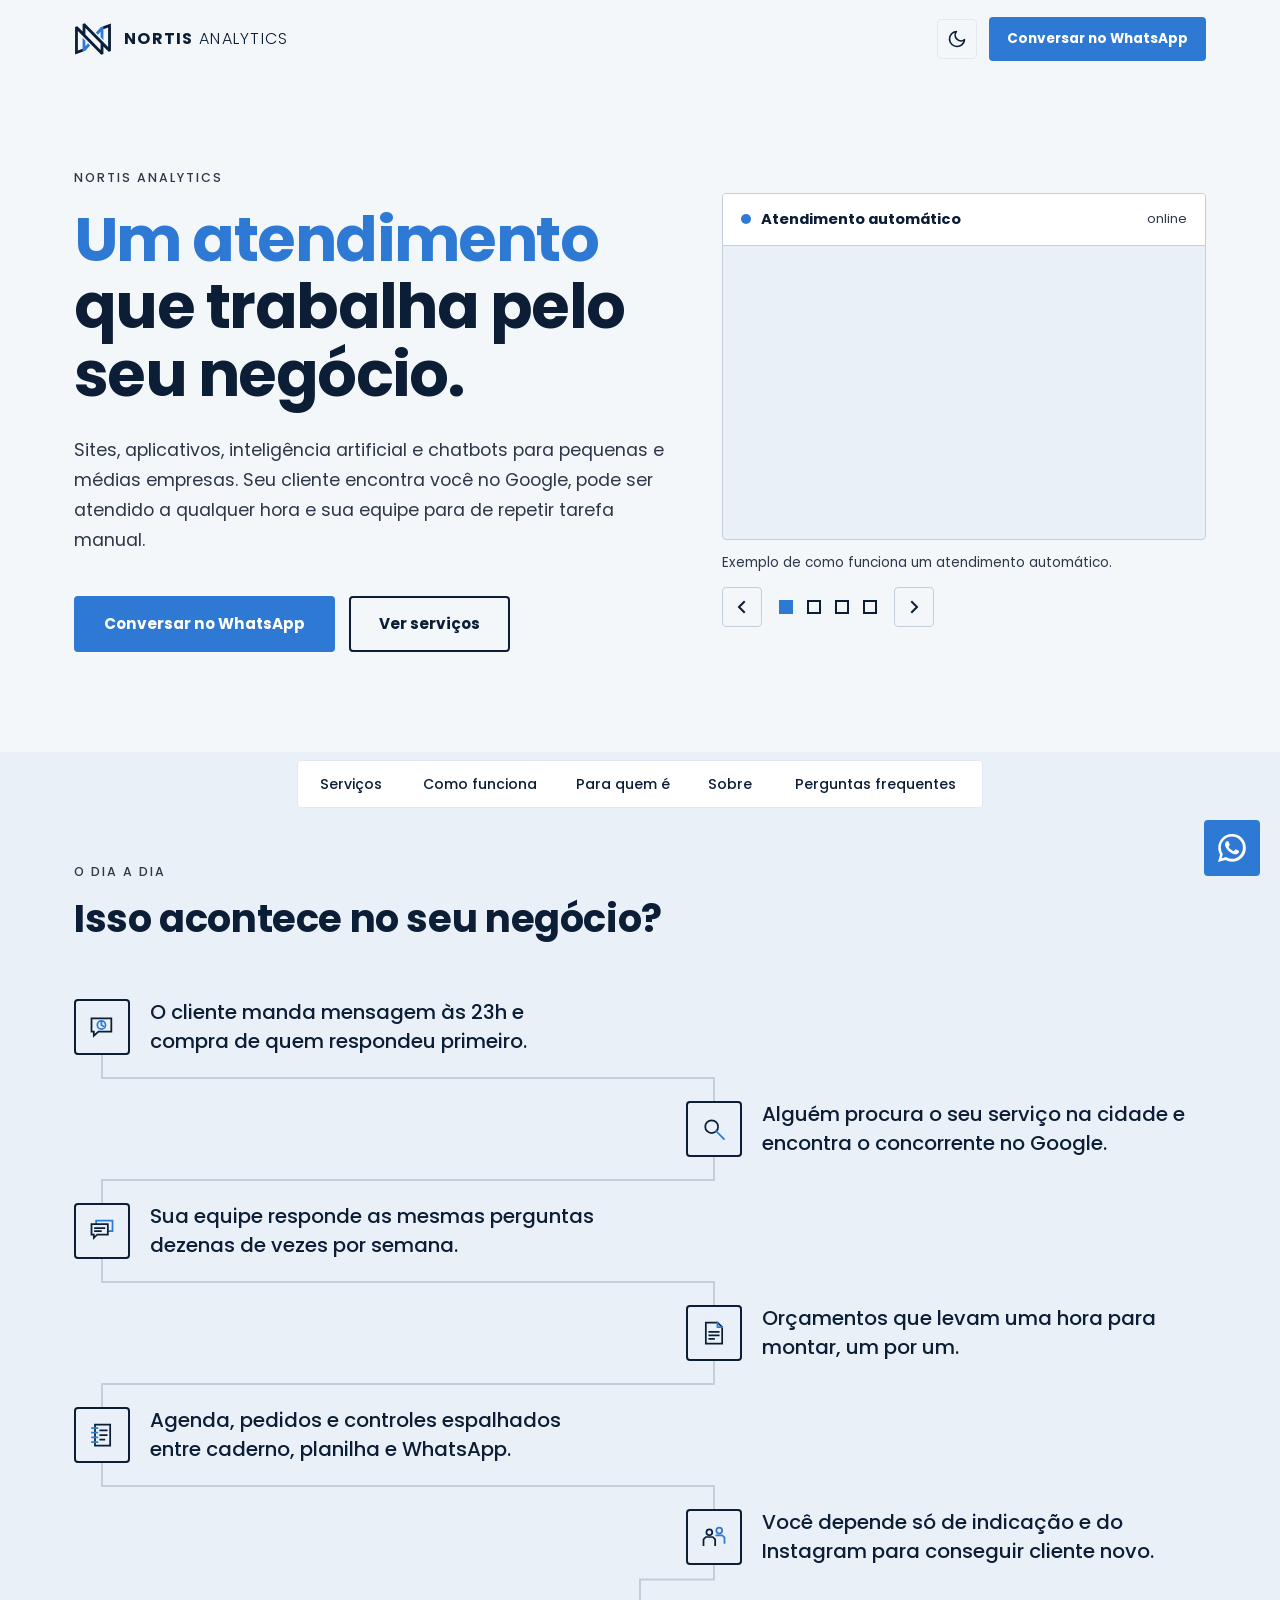
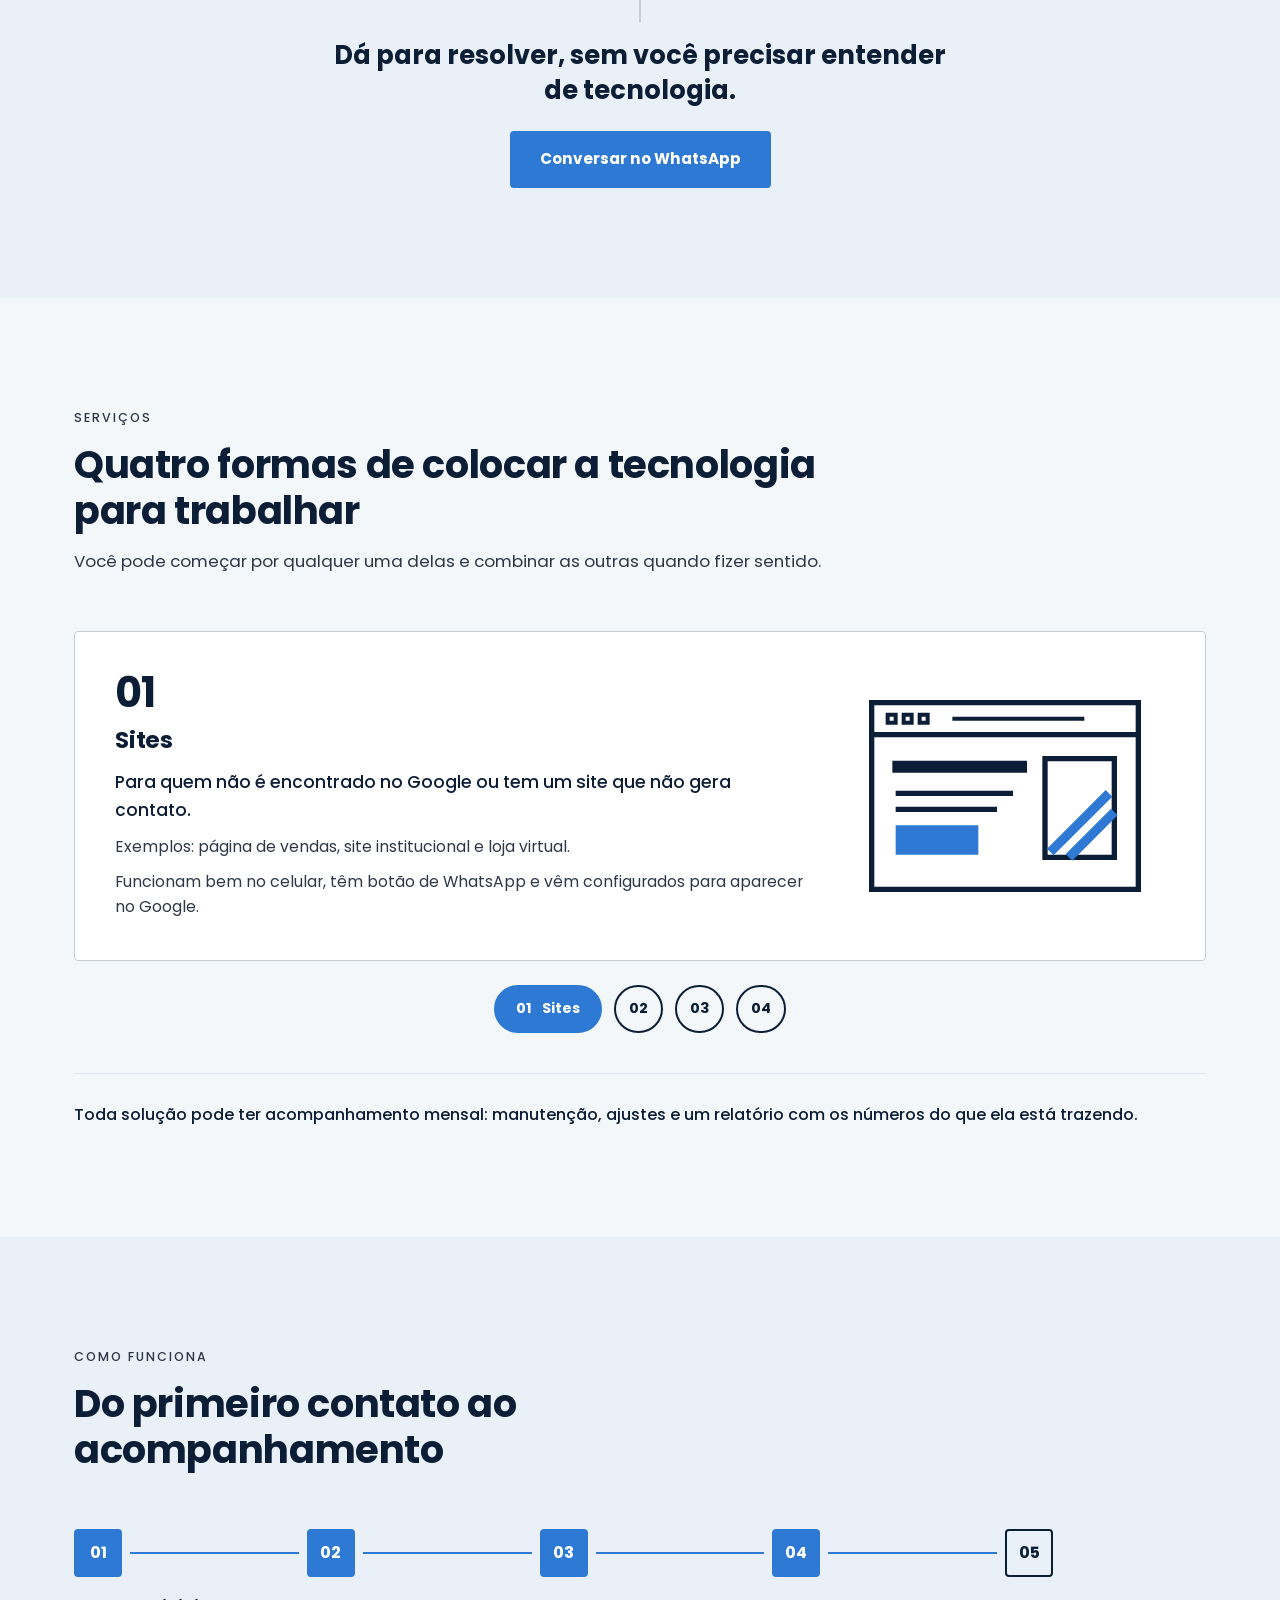
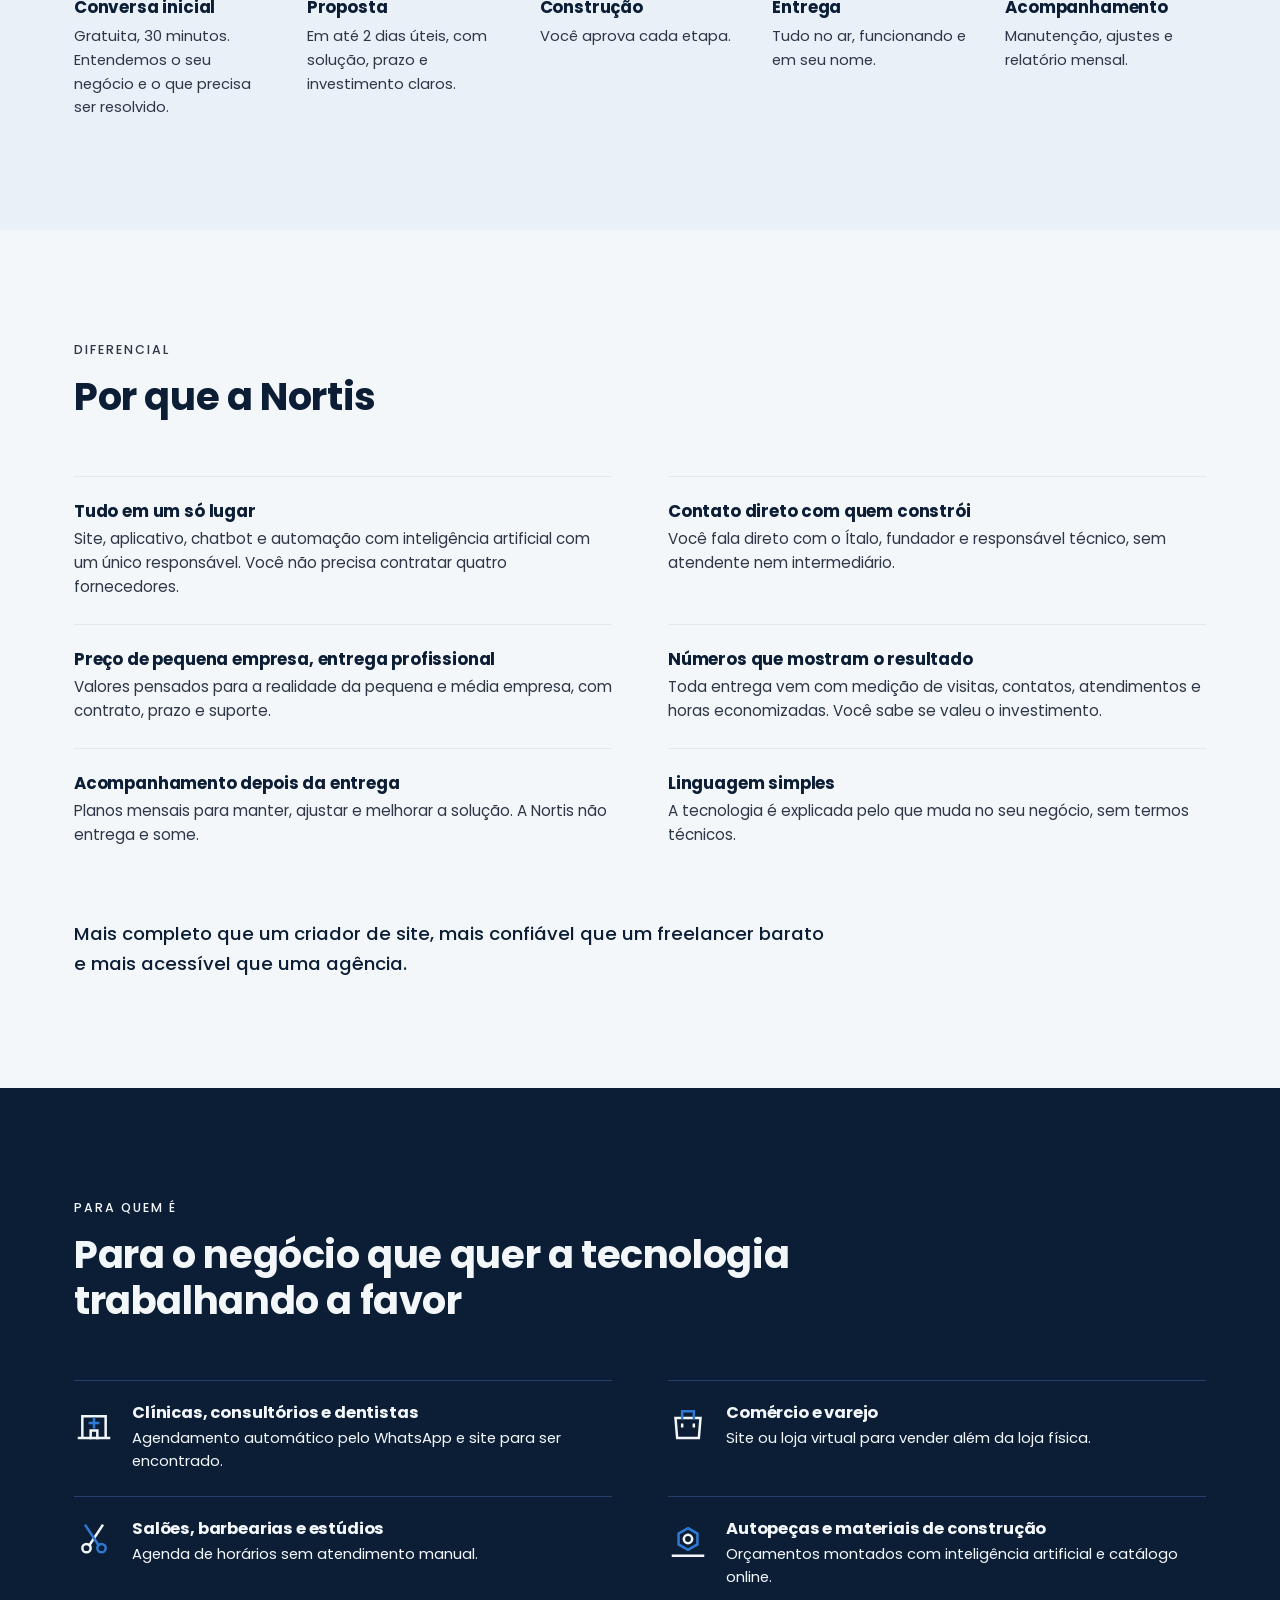
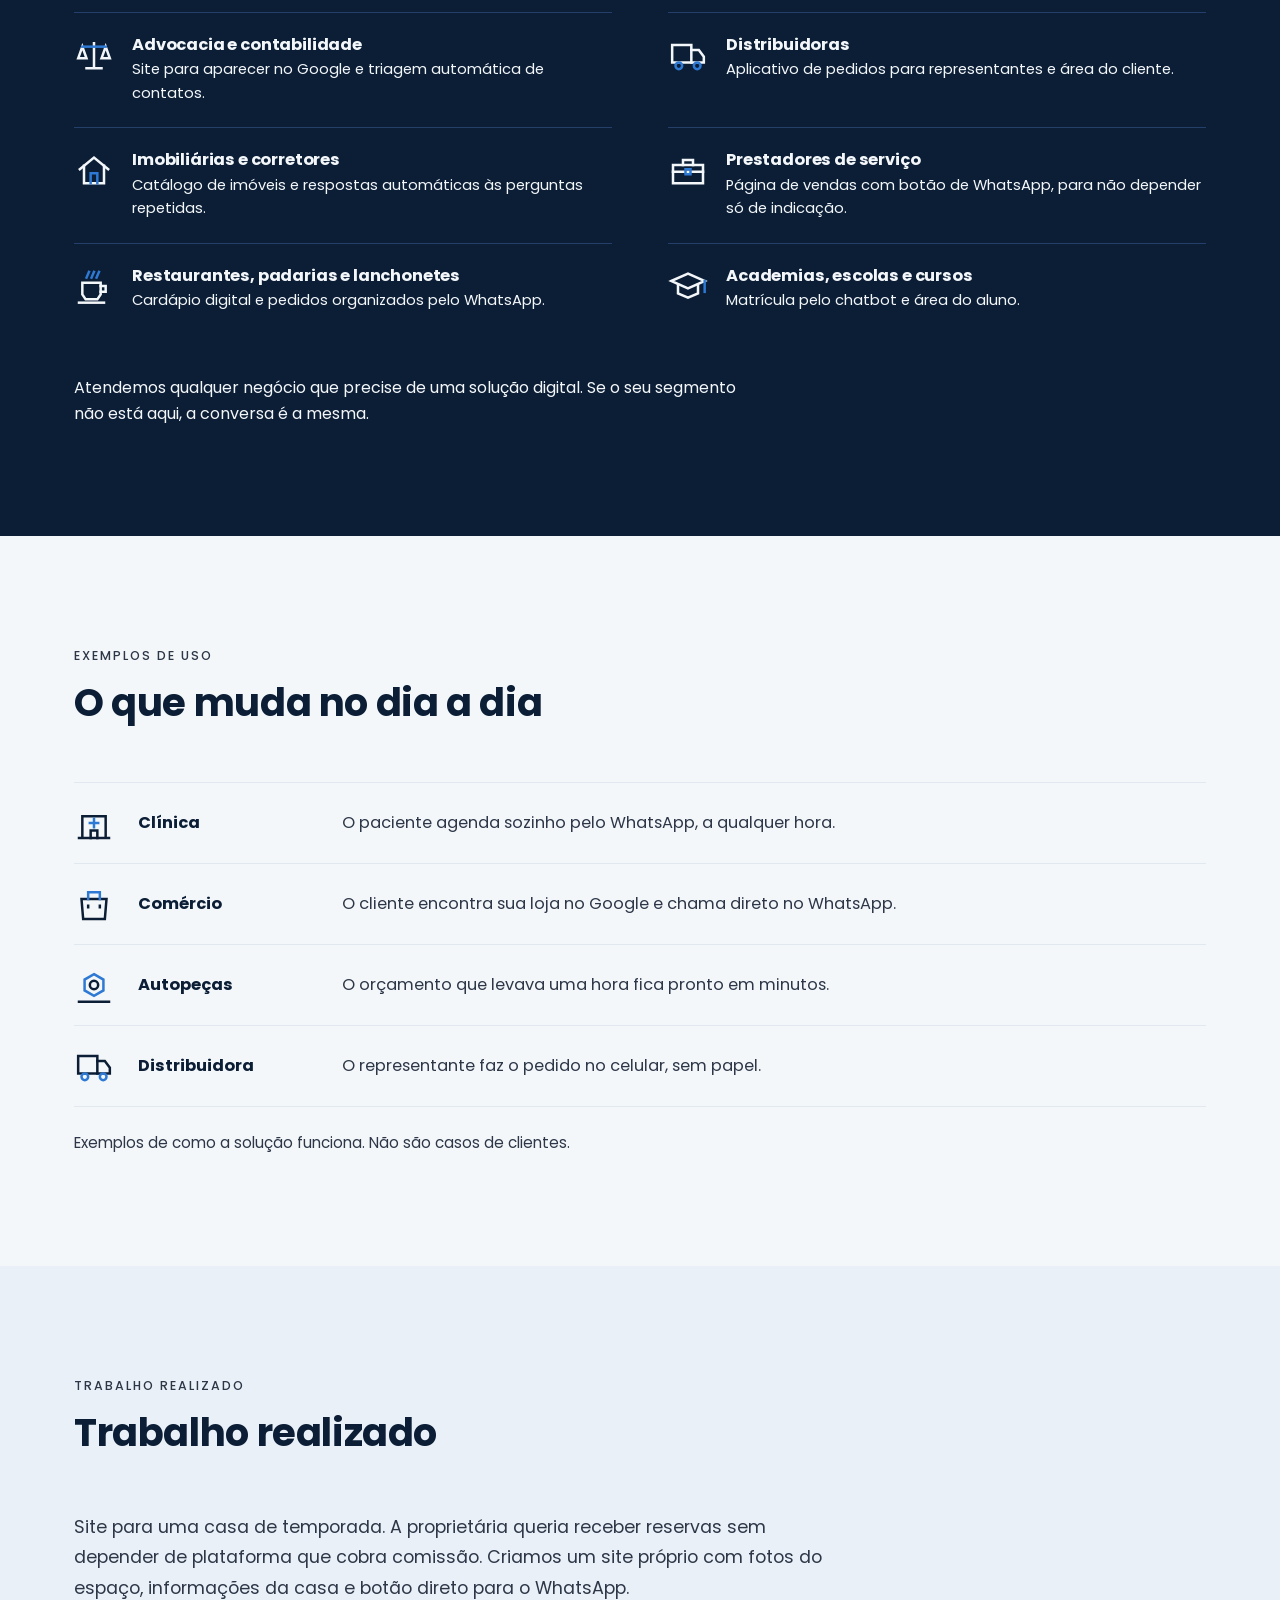
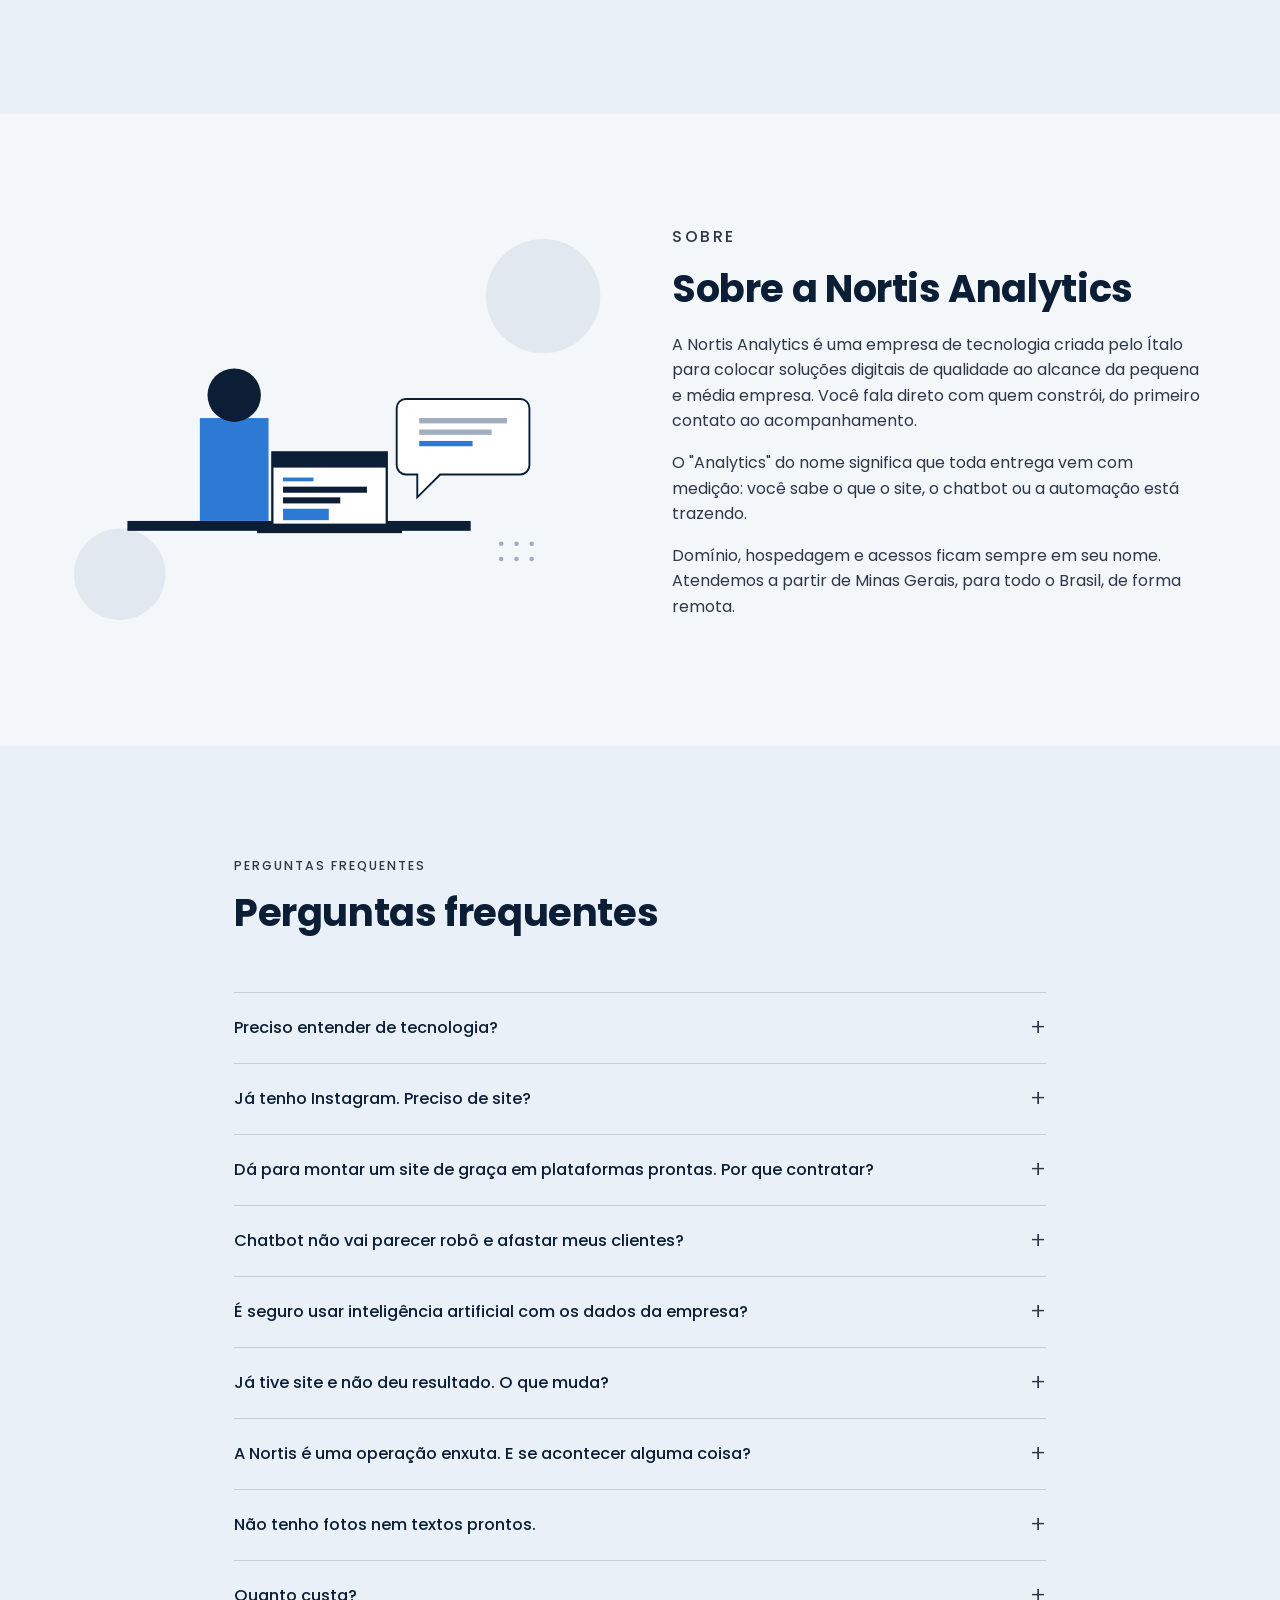
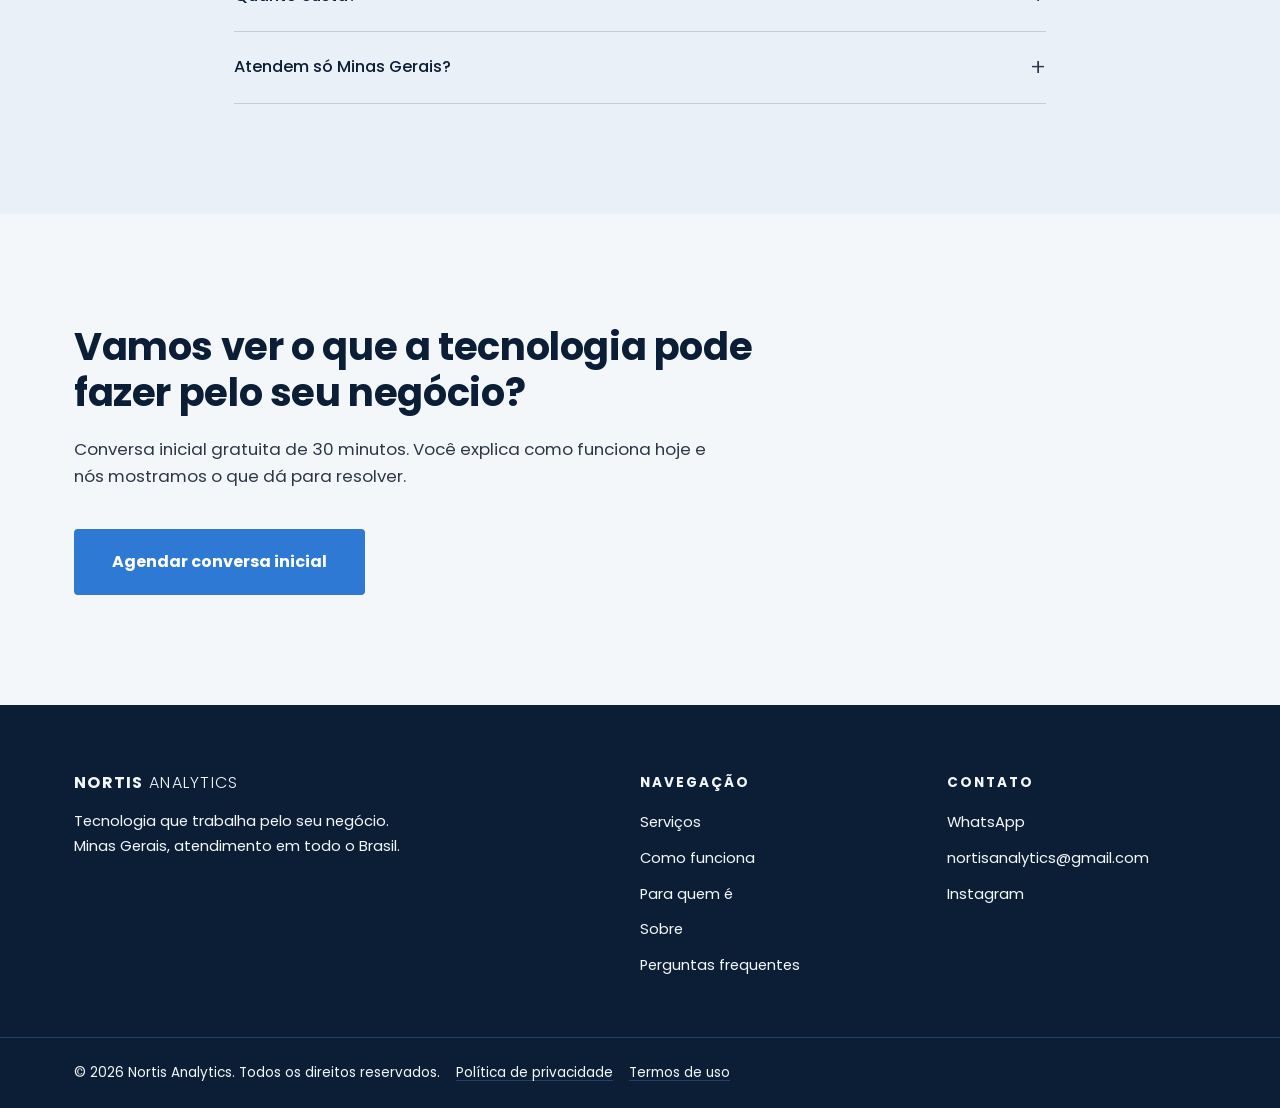
==== commit 665fb8ad: "Limpa comentários internos e une botão e mensagem do WhatsApp no computador - Remove do código públi" ====
--- a/index.html
+++ b/index.html
@@ -19,7 +19,6 @@
 <meta property="og:image:alt" content="Nortis Analytics: tecnologia que trabalha pelo seu negócio" />
 <meta name="twitter:card" content="summary_large_image" />
 <meta name="twitter:image" content="https://www.nortisanalytics.com.br/assets/images/og-image.png" />
-<!-- ATIVAR: <meta name="google-site-verification" content="CODIGO"> -->
 <link rel="canonical" href="https://www.nortisanalytics.com.br/" />
 <link rel="icon" href="favicon.ico" sizes="48x48">
 <link rel="icon" href="assets/images/favicon.svg" type="image/svg+xml">
@@ -100,9 +99,6 @@
 </script>
 <link rel="preload" href="assets/fonts/poppins-latin-400-normal.woff2" as="font" type="font/woff2" crossorigin>
 <link rel="stylesheet" href="css/style.css" />
-<!-- ATIVAR: Cloudflare Web Analytics (trocar SEU_TOKEN e remover o comentário)
-<script defer src="https://static.cloudflareinsights.com/beacon.min.js" data-cf-beacon='{"token": "SEU_TOKEN"}'></script>
--->
 </head>
 <body>
 
@@ -400,12 +396,6 @@
         <h2>Trabalho realizado</h2>
       </header>
       <p class="work-text" data-reveal>Site para uma casa de temporada. A proprietária queria receber reservas sem depender de plataforma que cobra comissão. Criamos um site próprio com fotos do espaço, informações da casa e botão direto para o WhatsApp.</p>
-      <!-- ATIVAR IMAGENS: quando as duas imagens reais do site entregue estiverem em assets/images/, remova este comentário.
-      <div class="work-images">
-        <img src="assets/images/trabalho-casa-desktop.jpg" alt="Site da casa de temporada visto no computador" width="1600" height="1000" loading="lazy" />
-        <img src="assets/images/trabalho-casa-celular.jpg" alt="Site da casa de temporada visto no celular" width="750" height="1500" loading="lazy" />
-      </div>
-      -->
     </div>
   </section>
 
@@ -413,10 +403,6 @@
   <section class="section sec-base" id="sobre" data-nav-group="sobre">
     <div class="container about-grid">
       <div class="about-visual" data-reveal>
-        <!-- ATIVAR FOTO: quando assets/images/italo.jpg (800x1000, 4:5, até 300 KB) estiver no projeto,
-             remova o comentário da linha abaixo e apague as duas <img> da ilustração.
-        <img src="assets/images/italo.jpg" alt="Ítalo, fundador da Nortis Analytics" width="800" height="1000" loading="lazy" class="about-photo" />
-        -->
         <img src="assets/images/about-illustration.svg" alt="Ilustração de uma pessoa trabalhando no computador ao lado de um balão de conversa" class="illus-light" loading="lazy" />
         <img src="assets/images/about-illustration-dark.svg" alt="" aria-hidden="true" class="illus-dark" loading="lazy" />
       </div>
@@ -503,7 +489,6 @@
     <a href="whatsapp.html" target="_blank" rel="noopener" class="contact-bubble" aria-label="Fale conosco pelo WhatsApp">
       <svg class="contact-icon" viewBox="0 0 24 24" fill="currentColor" aria-hidden="true"><path d="M20.52 3.48A11.78 11.78 0 0 0 12.04 0C5.5 0 .2 5.3.2 11.84c0 2.09.55 4.12 1.6 5.92L0 24l6.4-1.68a11.8 11.8 0 0 0 5.64 1.44h.01c6.54 0 11.84-5.3 11.84-11.84 0-3.17-1.24-6.14-3.37-8.44ZM12.05 21.3h-.01a9.46 9.46 0 0 1-4.82-1.32l-.35-.21-3.8 1 1.01-3.7-.22-.38a9.45 9.45 0 0 1-1.45-5.02c0-5.22 4.25-9.47 9.48-9.47 2.53 0 4.9.99 6.69 2.78a9.4 9.4 0 0 1 2.77 6.7c0 5.22-4.25 9.47-9.3 9.62Zm5.43-7.1c-.3-.15-1.76-.87-2.03-.97-.27-.1-.47-.15-.67.15-.2.3-.77.97-.94 1.17-.17.2-.35.22-.65.07-.3-.15-1.26-.46-2.4-1.48-.88-.78-1.48-1.75-1.65-2.05-.17-.3-.02-.46.13-.6.13-.13.3-.35.45-.52.15-.17.2-.3.3-.5.1-.2.05-.37-.02-.52-.07-.15-.67-1.62-.92-2.22-.24-.58-.49-.5-.67-.51l-.57-.01c-.2 0-.52.07-.8.37-.27.3-1.04 1.02-1.04 2.48 0 1.47 1.07 2.88 1.22 3.08.15.2 2.1 3.2 5.08 4.49.71.31 1.26.5 1.69.63.71.23 1.35.2 1.86.12.57-.08 1.76-.72 2-1.42.25-.7.25-1.3.17-1.42-.07-.12-.27-.2-.57-.34Z"/></svg>
       <span class="contact-text contact-text-normal"><strong>Fale conosco</strong><span class="contact-sub">Clique aqui para conversar com a gente no WhatsApp.</span></span>
-      <span class="contact-text contact-text-hover"><strong>Converse conosco agora</strong><span class="contact-sub">Clique para abrir o WhatsApp.</span></span>
     </a>
     <button type="button" class="contact-close" id="contactClose" aria-label="Fechar mensagem">
       <svg viewBox="0 0 12 12" width="10" height="10" fill="none" stroke="currentColor" stroke-width="2" aria-hidden="true"><path d="M2 2L10 10M10 2L2 10"/></svg>
@@ -512,6 +497,20 @@
   <a href="whatsapp.html" target="_blank" rel="noopener" class="whatsapp-float" id="whatsappFloat" aria-label="Conversar no WhatsApp">
     <svg viewBox="0 0 24 24" width="28" height="28" fill="currentColor" aria-hidden="true"><path d="M20.52 3.48A11.78 11.78 0 0 0 12.04 0C5.5 0 .2 5.3.2 11.84c0 2.09.55 4.12 1.6 5.92L0 24l6.4-1.68a11.8 11.8 0 0 0 5.64 1.44h.01c6.54 0 11.84-5.3 11.84-11.84 0-3.17-1.24-6.14-3.37-8.44ZM12.05 21.3h-.01a9.46 9.46 0 0 1-4.82-1.32l-.35-.21-3.8 1 1.01-3.7-.22-.38a9.45 9.45 0 0 1-1.45-5.02c0-5.22 4.25-9.47 9.48-9.47 2.53 0 4.9.99 6.69 2.78a9.4 9.4 0 0 1 2.77 6.7c0 5.22-4.25 9.47-9.3 9.62Zm5.43-7.1c-.3-.15-1.76-.87-2.03-.97-.27-.1-.47-.15-.67.15-.2.3-.77.97-.94 1.17-.17.2-.35.22-.65.07-.3-.15-1.26-.46-2.4-1.48-.88-.78-1.48-1.75-1.65-2.05-.17-.3-.02-.46.13-.6.13-.13.3-.35.45-.52.15-.17.2-.3.3-.5.1-.2.05-.37-.02-.52-.07-.15-.67-1.62-.92-2.22-.24-.58-.49-.5-.67-.51l-.57-.01c-.2 0-.52.07-.8.37-.27.3-1.04 1.02-1.04 2.48 0 1.47 1.07 2.88 1.22 3.08.15.2 2.1 3.2 5.08 4.49.71.31 1.26.5 1.69.63.71.23 1.35.2 1.86.12.57-.08 1.76-.72 2-1.42.25-.7.25-1.3.17-1.42-.07-.12-.27-.2-.57-.34Z"/></svg>
   </a>
+  <div class="wa-pill" id="waPill">
+    <button type="button" class="wa-pill-close" id="waPillClose" aria-label="Fechar mensagem">
+      <svg viewBox="0 0 12 12" width="10" height="10" fill="none" stroke="currentColor" stroke-width="2" aria-hidden="true"><path d="M2 2L10 10M10 2L2 10"/></svg>
+    </button>
+    <a href="whatsapp.html" target="_blank" rel="noopener" class="wa-pill-link" aria-label="Fale conosco pelo WhatsApp">
+      <span class="wa-pill-text" aria-hidden="true">
+        <span class="wa-pill-label is-normal">Fale conosco pelo WhatsApp</span>
+        <span class="wa-pill-label is-hover">Converse conosco agora</span>
+      </span>
+      <span class="wa-pill-icon" aria-hidden="true">
+        <svg viewBox="0 0 24 24" width="28" height="28" fill="currentColor"><path d="M20.52 3.48A11.78 11.78 0 0 0 12.04 0C5.5 0 .2 5.3.2 11.84c0 2.09.55 4.12 1.6 5.92L0 24l6.4-1.68a11.8 11.8 0 0 0 5.64 1.44h.01c6.54 0 11.84-5.3 11.84-11.84 0-3.17-1.24-6.14-3.37-8.44ZM12.05 21.3h-.01a9.46 9.46 0 0 1-4.82-1.32l-.35-.21-3.8 1 1.01-3.7-.22-.38a9.45 9.45 0 0 1-1.45-5.02c0-5.22 4.25-9.47 9.48-9.47 2.53 0 4.9.99 6.69 2.78a9.4 9.4 0 0 1 2.77 6.7c0 5.22-4.25 9.47-9.3 9.62Zm5.43-7.1c-.3-.15-1.76-.87-2.03-.97-.27-.1-.47-.15-.67.15-.2.3-.77.97-.94 1.17-.17.2-.35.22-.65.07-.3-.15-1.26-.46-2.4-1.48-.88-.78-1.48-1.75-1.65-2.05-.17-.3-.02-.46.13-.6.13-.13.3-.35.45-.52.15-.17.2-.3.3-.5.1-.2.05-.37-.02-.52-.07-.15-.67-1.62-.92-2.22-.24-.58-.49-.5-.67-.51l-.57-.01c-.2 0-.52.07-.8.37-.27.3-1.04 1.02-1.04 2.48 0 1.47 1.07 2.88 1.22 3.08.15.2 2.1 3.2 5.08 4.49.71.31 1.26.5 1.69.63.71.23 1.35.2 1.86.12.57-.08 1.76-.72 2-1.42.25-.7.25-1.3.17-1.42-.07-.12-.27-.2-.57-.34Z"/></svg>
+      </span>
+    </a>
+  </div>
 </div>
 
 <script src="js/script.js"></script>
--- a/css/style.css
+++ b/css/style.css
@@ -546,21 +546,46 @@
 }
 
 .tab-short{display:none}
-.contact-text-hover{display:none}
 .contact-bubble-wrap{transform-origin:100% 100%}
 .contact-bubble{transition:background-color var(--transition),padding .2s ease}
 
-/* Balão ao passar o mouse ou focar o botão do WhatsApp (só no computador) */
+/* Só no computador: botão e mensagem viram uma peça só, que se estica para a esquerda */
+.wa-pill{display:none}
 @media (hover:hover) and (pointer:fine){
-  .contact-bubble-wrap.is-hover{display:block;opacity:1;visibility:visible;transform:none}
-  .contact-bubble-wrap.is-hover .contact-text-normal{display:none}
-  .contact-bubble-wrap.is-hover .contact-text-hover{display:flex}
-  .contact-bubble-wrap.is-hover .contact-bubble{padding:17px 22px;max-width:320px}
-  .contact-bubble-wrap.is-hover .contact-text strong{font-size:1.06rem}
-  .contact-bubble-wrap.is-hover .contact-icon{width:30px;height:30px}
-  .contact-bubble-wrap.is-grow{animation:bubble-grow .2s ease both}
-}
-@keyframes bubble-grow{from{scale:.95;opacity:0}to{scale:1;opacity:1}}
+  .contact-bubble-wrap,.whatsapp-float{display:none}
+  .wa-pill{
+    display:flex;align-items:center;height:56px;
+    background:var(--blue);color:var(--white);border-radius:var(--radius);
+    transition:background-color .3s ease;
+  }
+  .wa-pill.is-hover{background:var(--blue-hover)}
+  .wa-pill-link{display:flex;align-items:center;height:100%;color:inherit}
+  /* Anel de foco na peça inteira, só com o teclado */
+  .wa-pill-link:focus-visible{outline:none}
+  .wa-pill:has(.wa-pill-link:focus-visible){outline:2px solid var(--blue);outline-offset:3px}
+  .wa-pill-close{
+    flex:none;display:flex;align-items:center;justify-content:center;
+    width:0;height:32px;padding:0;margin-left:0;overflow:hidden;
+    background:transparent;color:var(--white);border:0;border-radius:var(--radius);cursor:pointer;
+    opacity:0;visibility:hidden;
+    transition:width .3s ease,margin .3s ease,opacity .3s ease,visibility .3s,background-color .25s ease;
+  }
+  .wa-pill.is-open .wa-pill-close{width:32px;margin-left:8px;opacity:1;visibility:visible}
+  .wa-pill-close:hover{background:rgba(255,255,255,.16)}
+  .wa-pill-close:focus-visible{outline:2px solid var(--white);outline-offset:-2px}
+  /* A largura em px vem do script, medida no texto ativo */
+  .wa-pill-text{position:relative;display:block;height:100%;width:0;overflow:hidden;opacity:0;transition:width .3s ease,opacity .3s ease}
+  .wa-pill.is-open .wa-pill-text,.wa-pill.is-hover .wa-pill-text{opacity:1}
+  .wa-pill-label{
+    position:absolute;top:0;right:0;height:100%;display:flex;align-items:center;
+    padding-left:20px;white-space:nowrap;font-size:.98rem;font-weight:500;transition:opacity .2s ease;
+  }
+  .wa-pill.is-open .wa-pill-label{padding-left:4px}
+  .wa-pill-label.is-hover,.wa-pill.is-hover .wa-pill-label.is-normal{opacity:0}
+  .wa-pill.is-hover .wa-pill-label.is-hover{opacity:1}
+  .wa-pill-icon{flex:none;width:56px;height:56px;display:flex;align-items:center;justify-content:center}
+  .wa-pill-icon.is-wobble svg{animation:wobble .7s ease}
+}
 
 /* Aparecer ao rolar (versão leve): a classe só é aplicada pelo script */
 .reveal{opacity:0;transform:translateY(16px);transition:opacity .5s ease,transform .5s ease}
